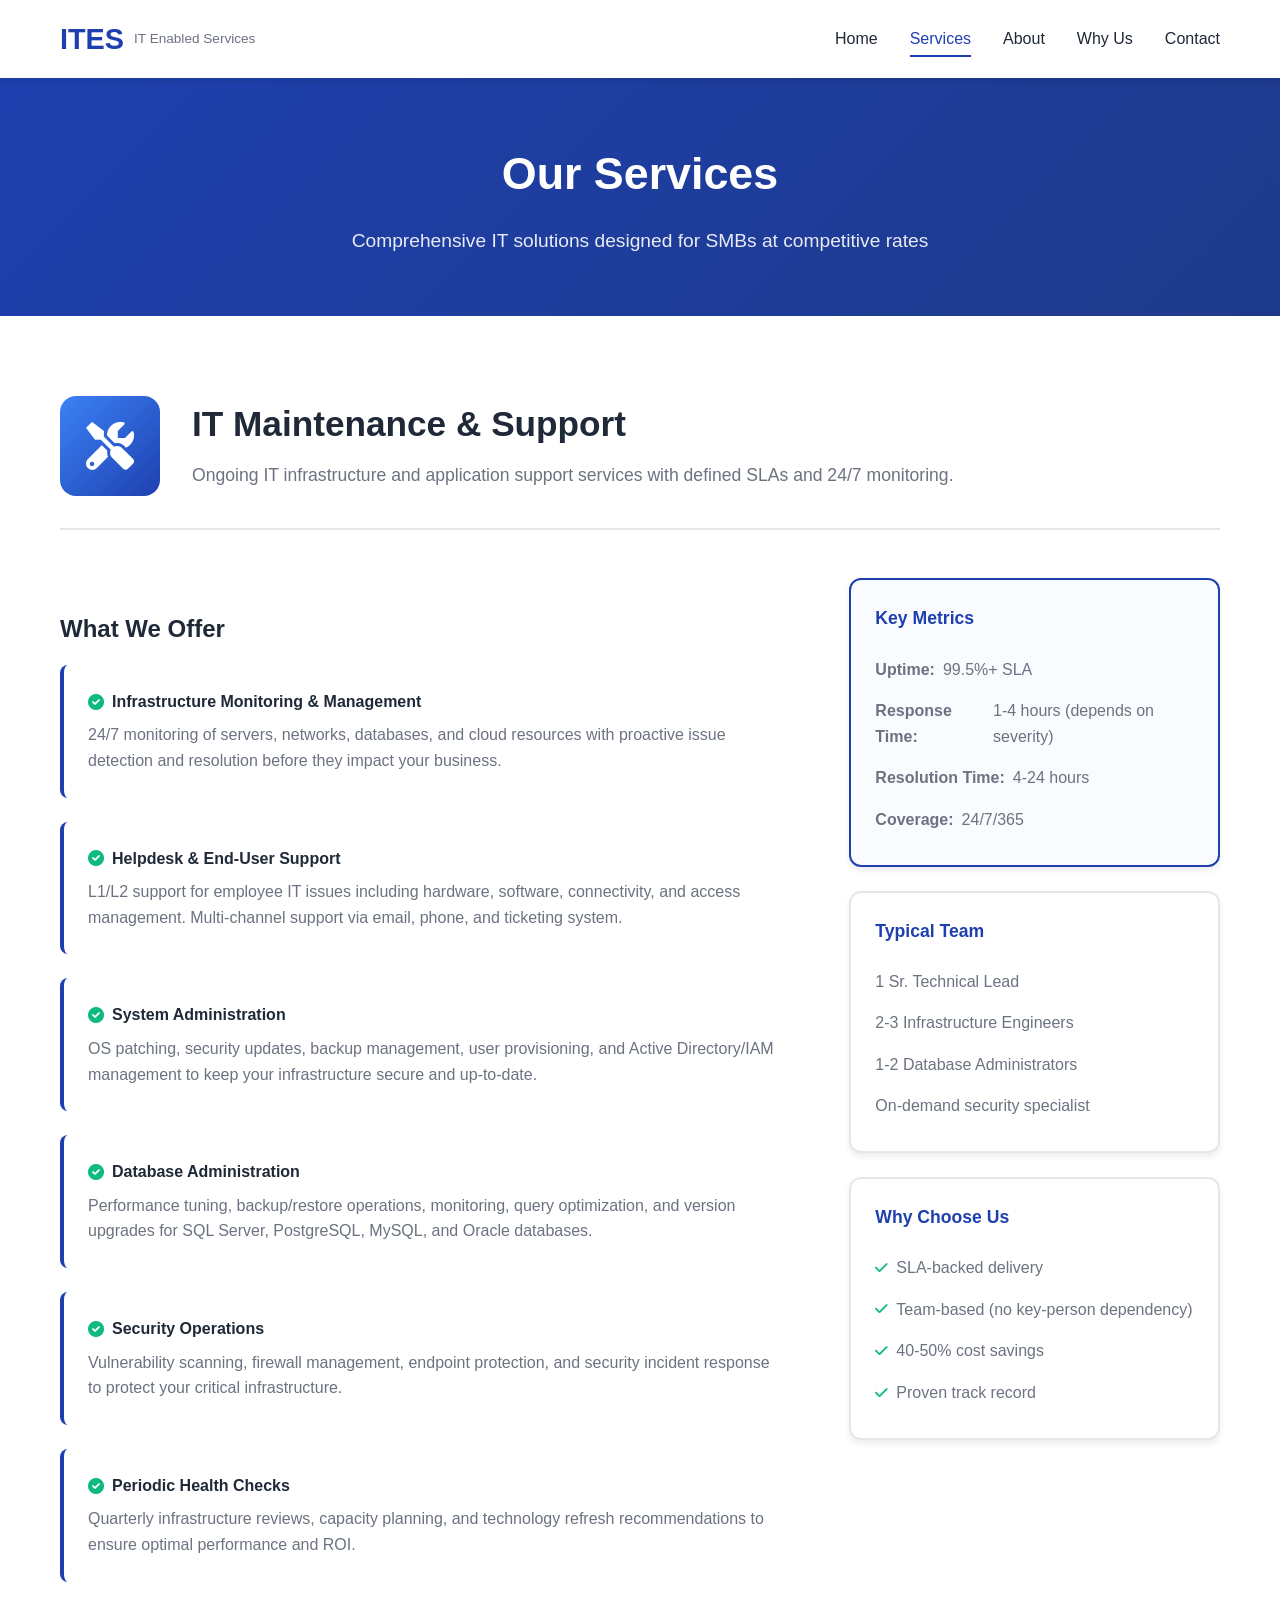
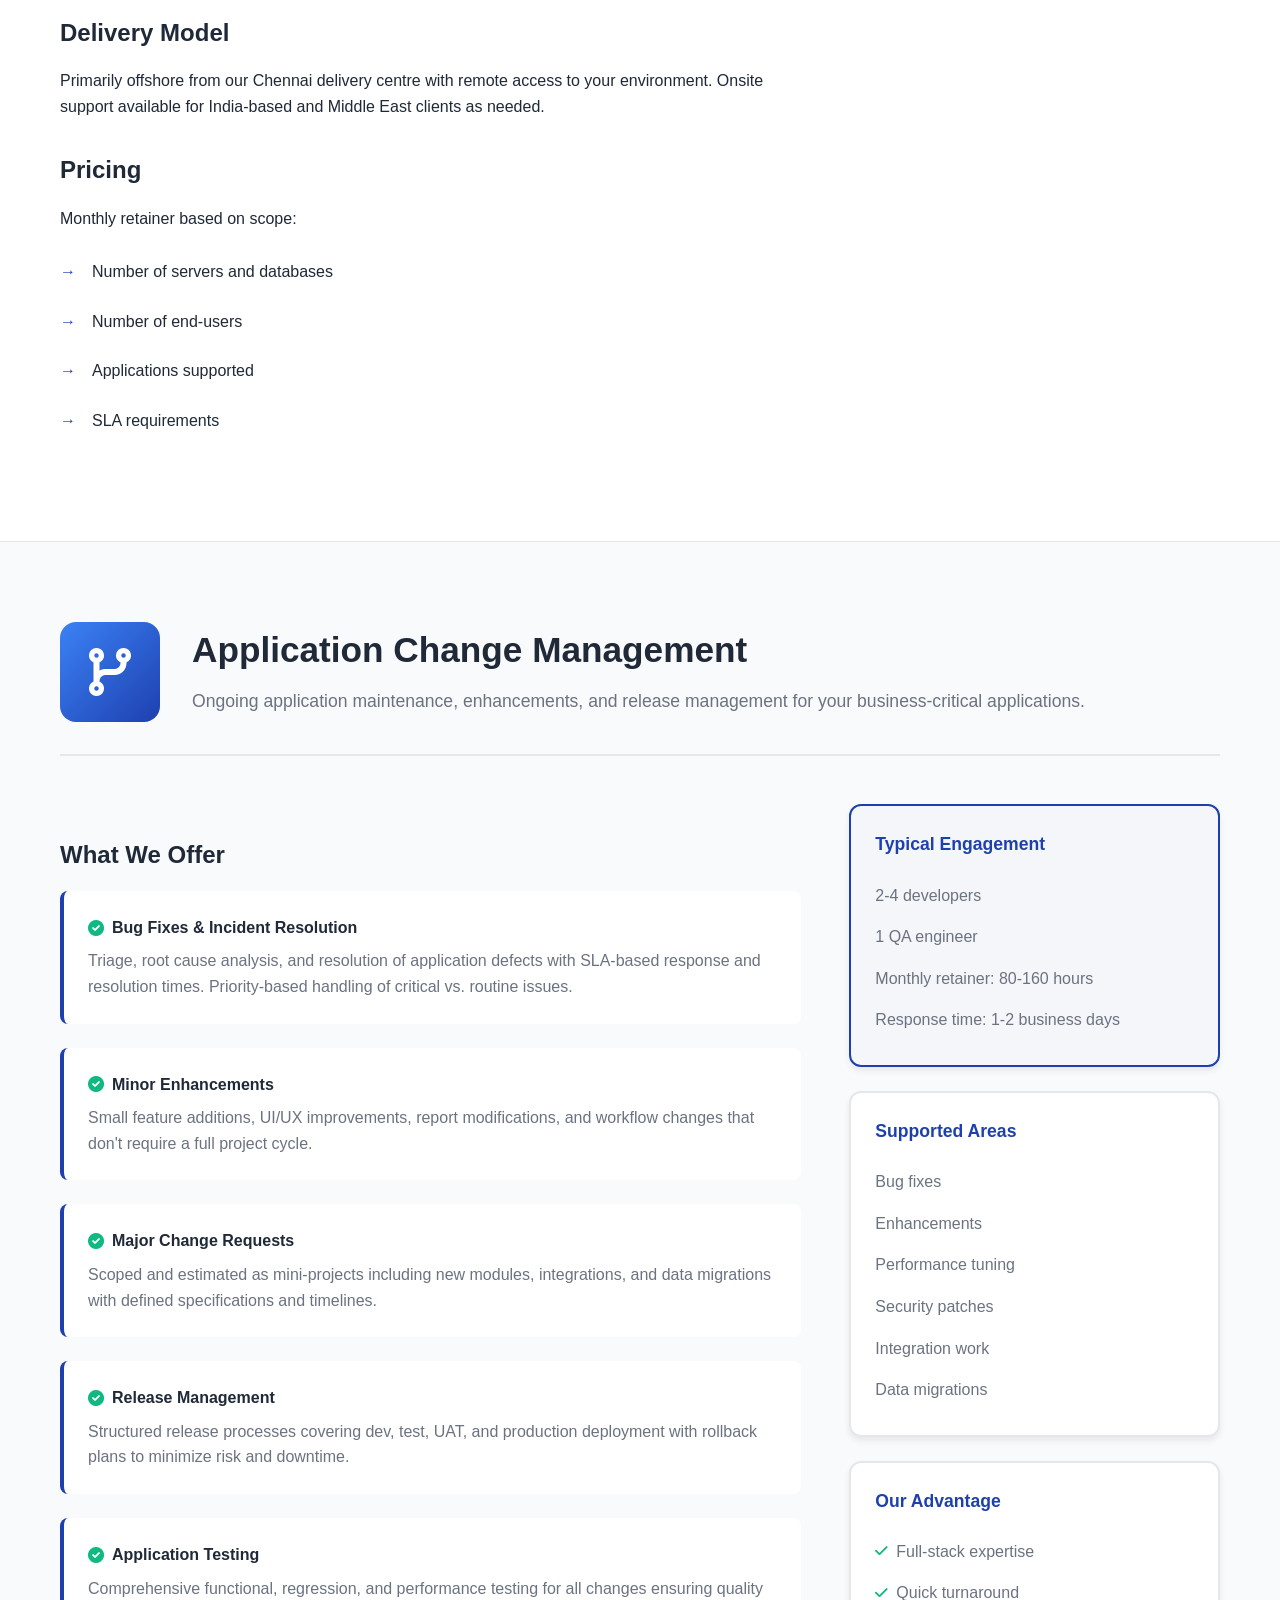
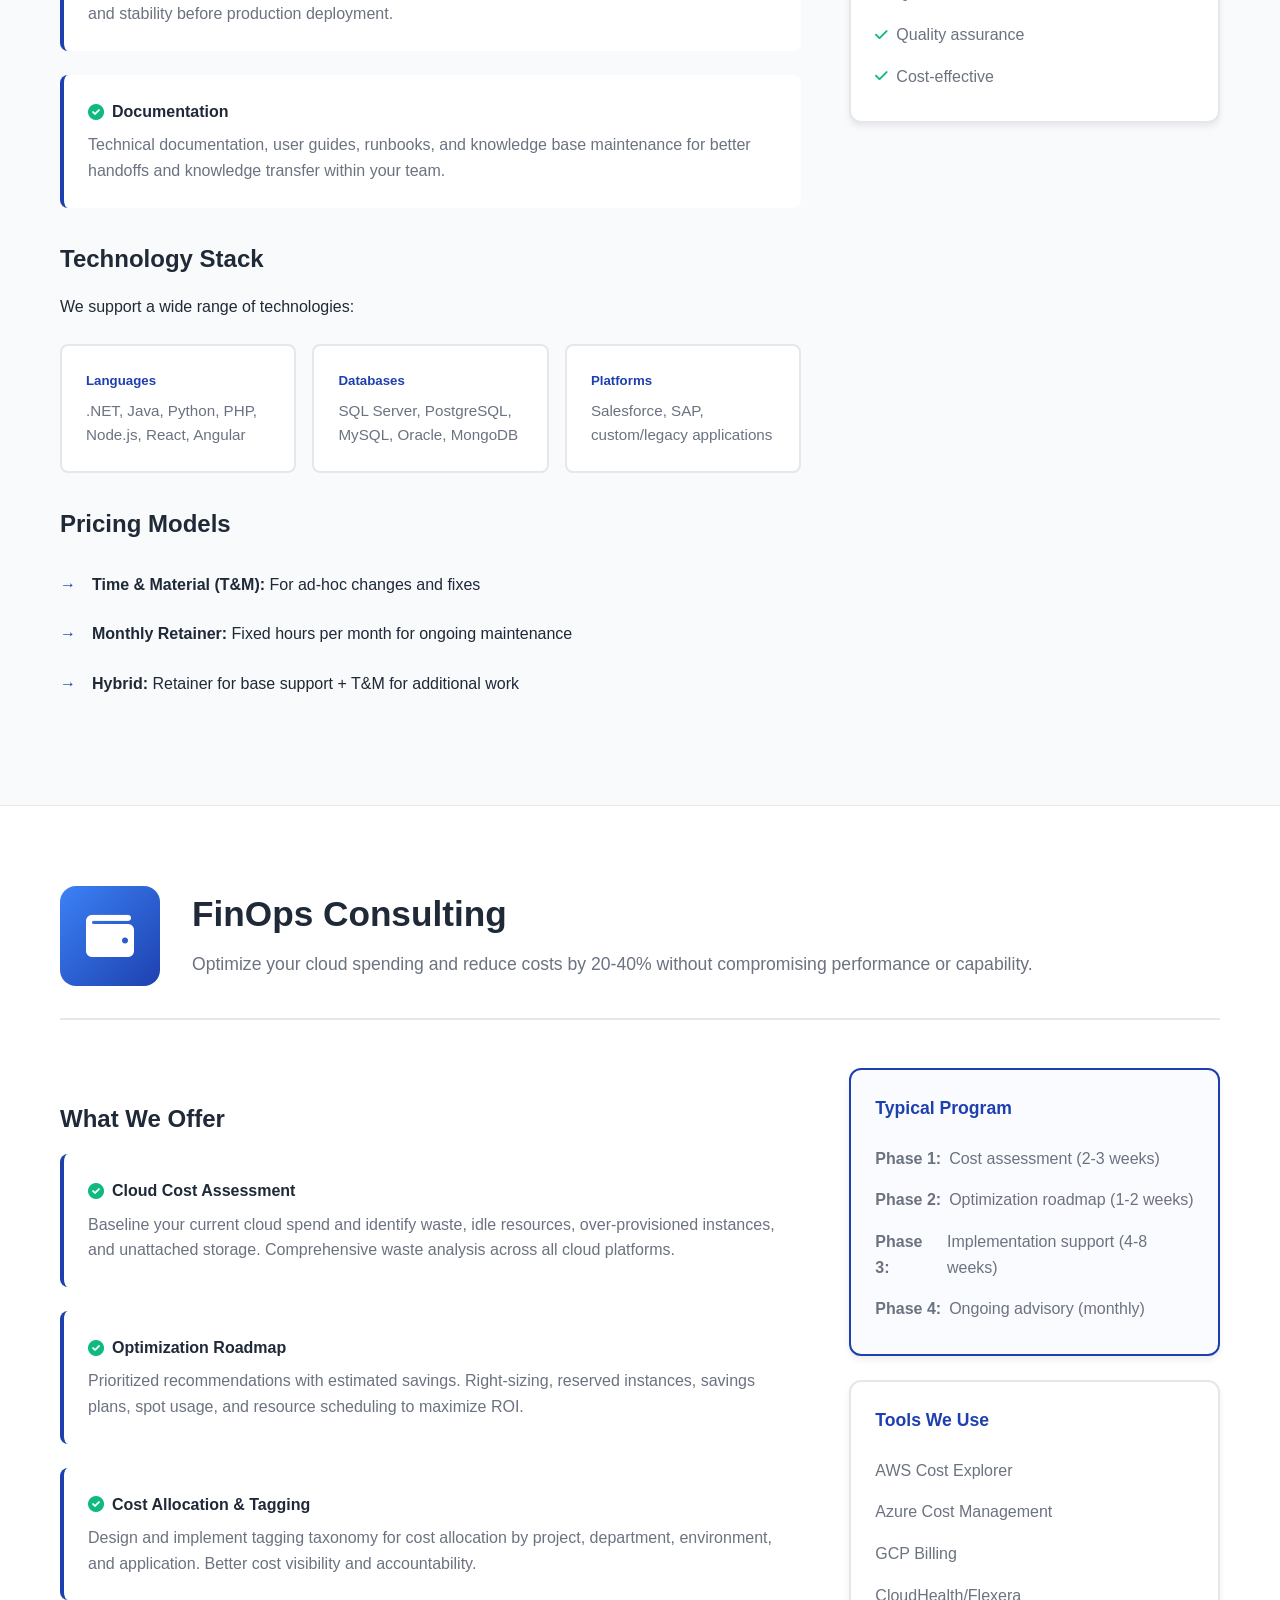
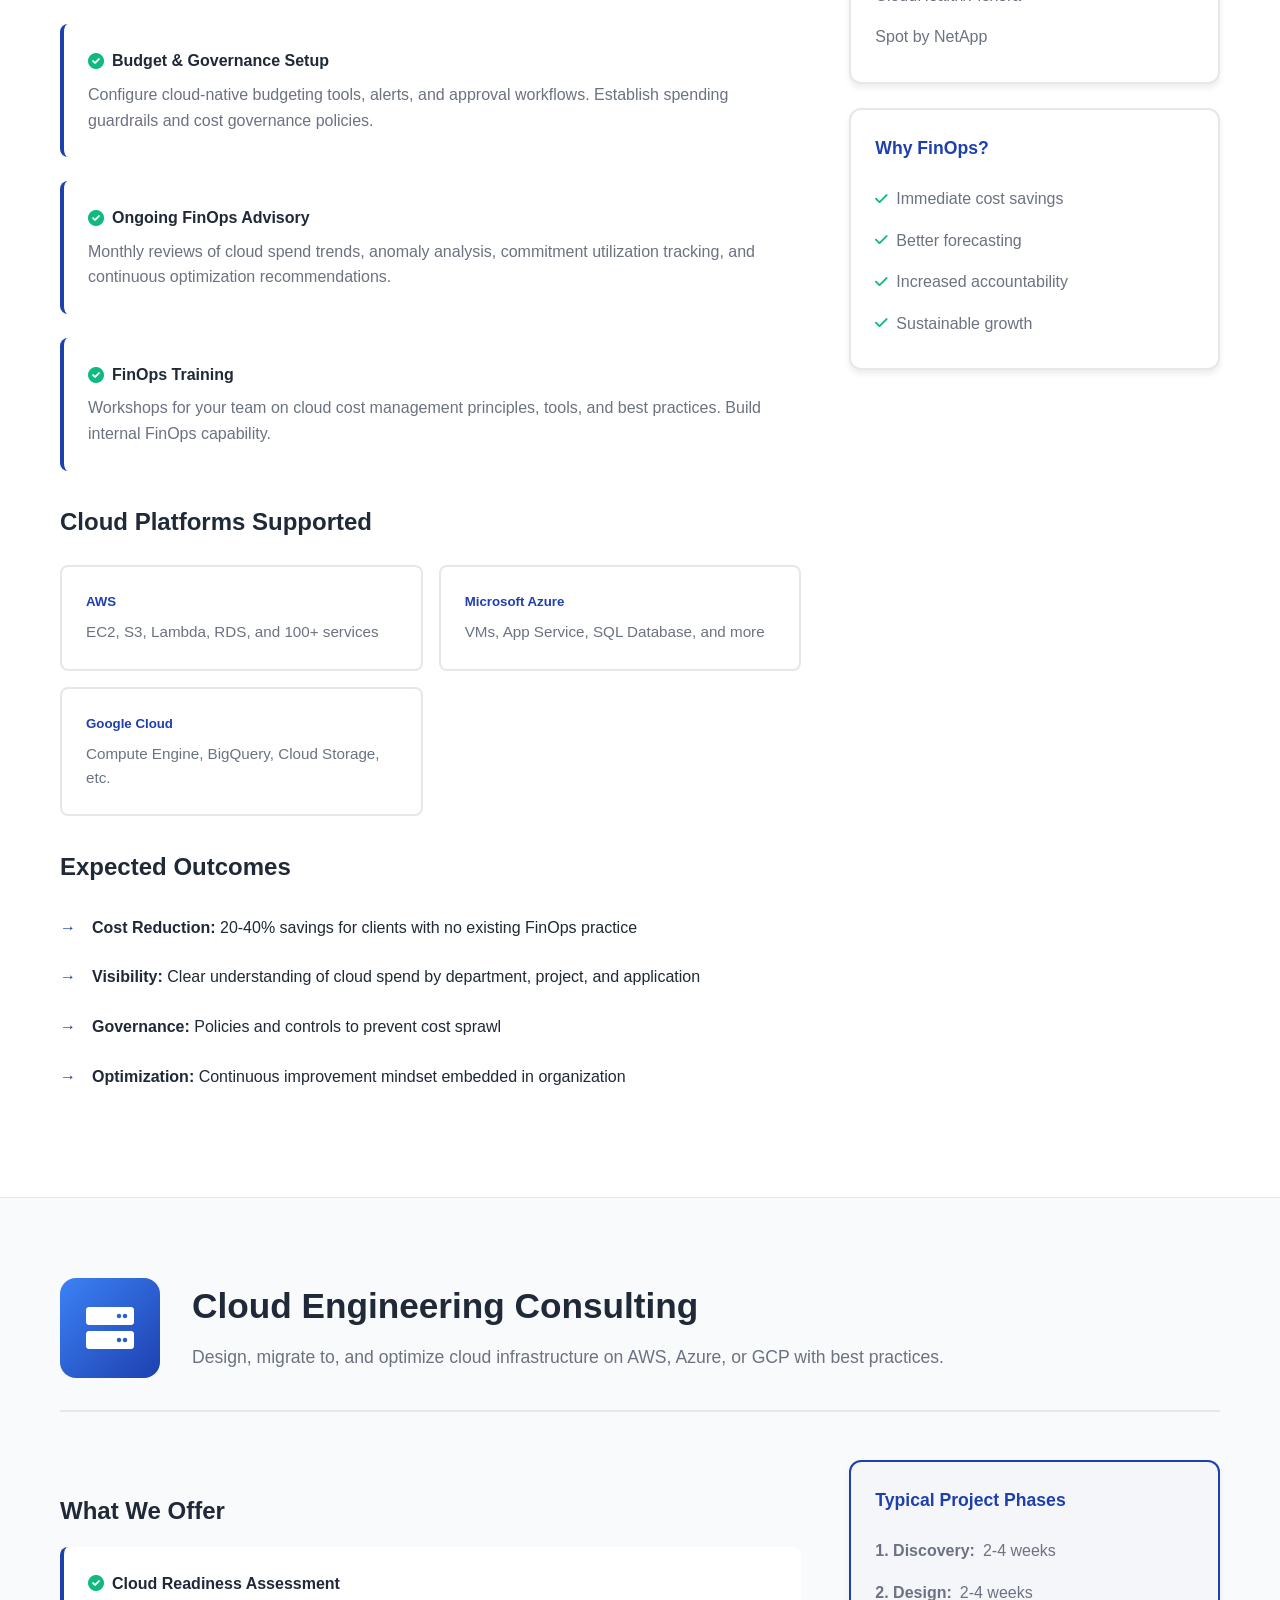
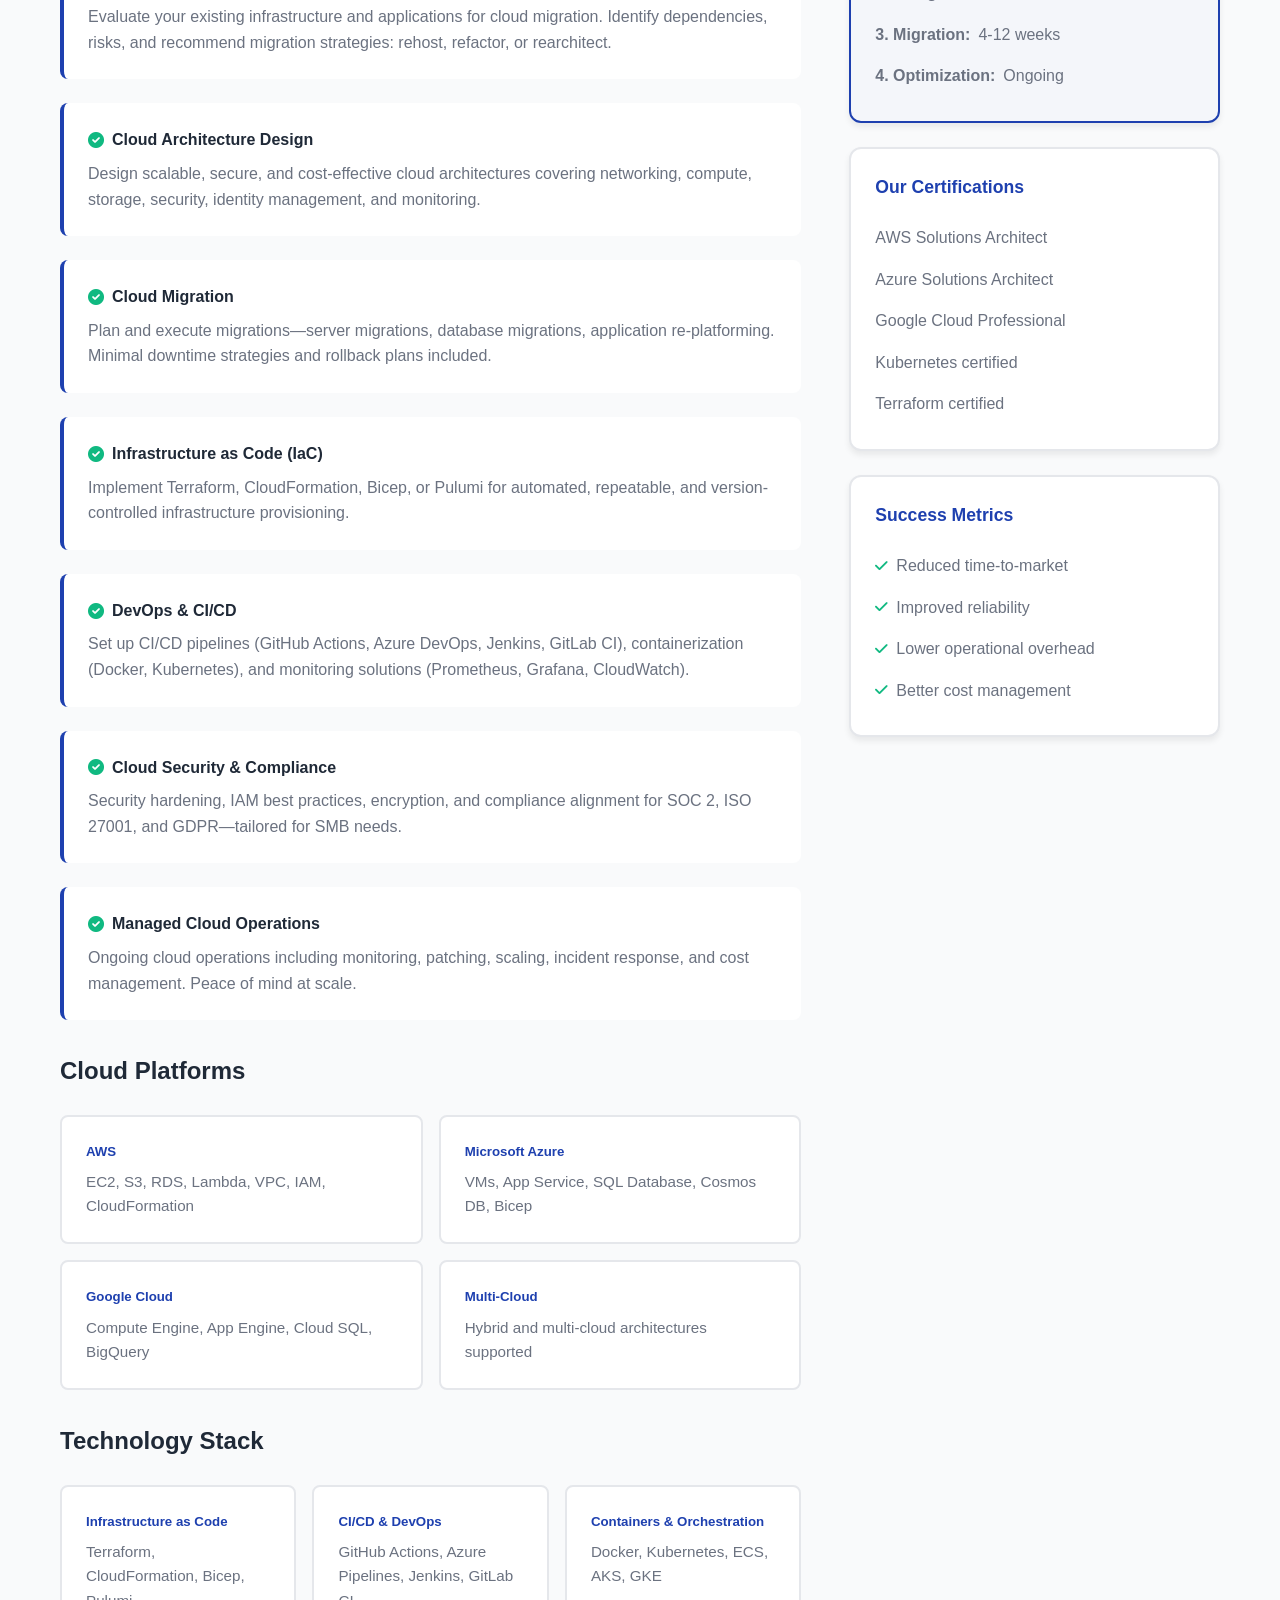
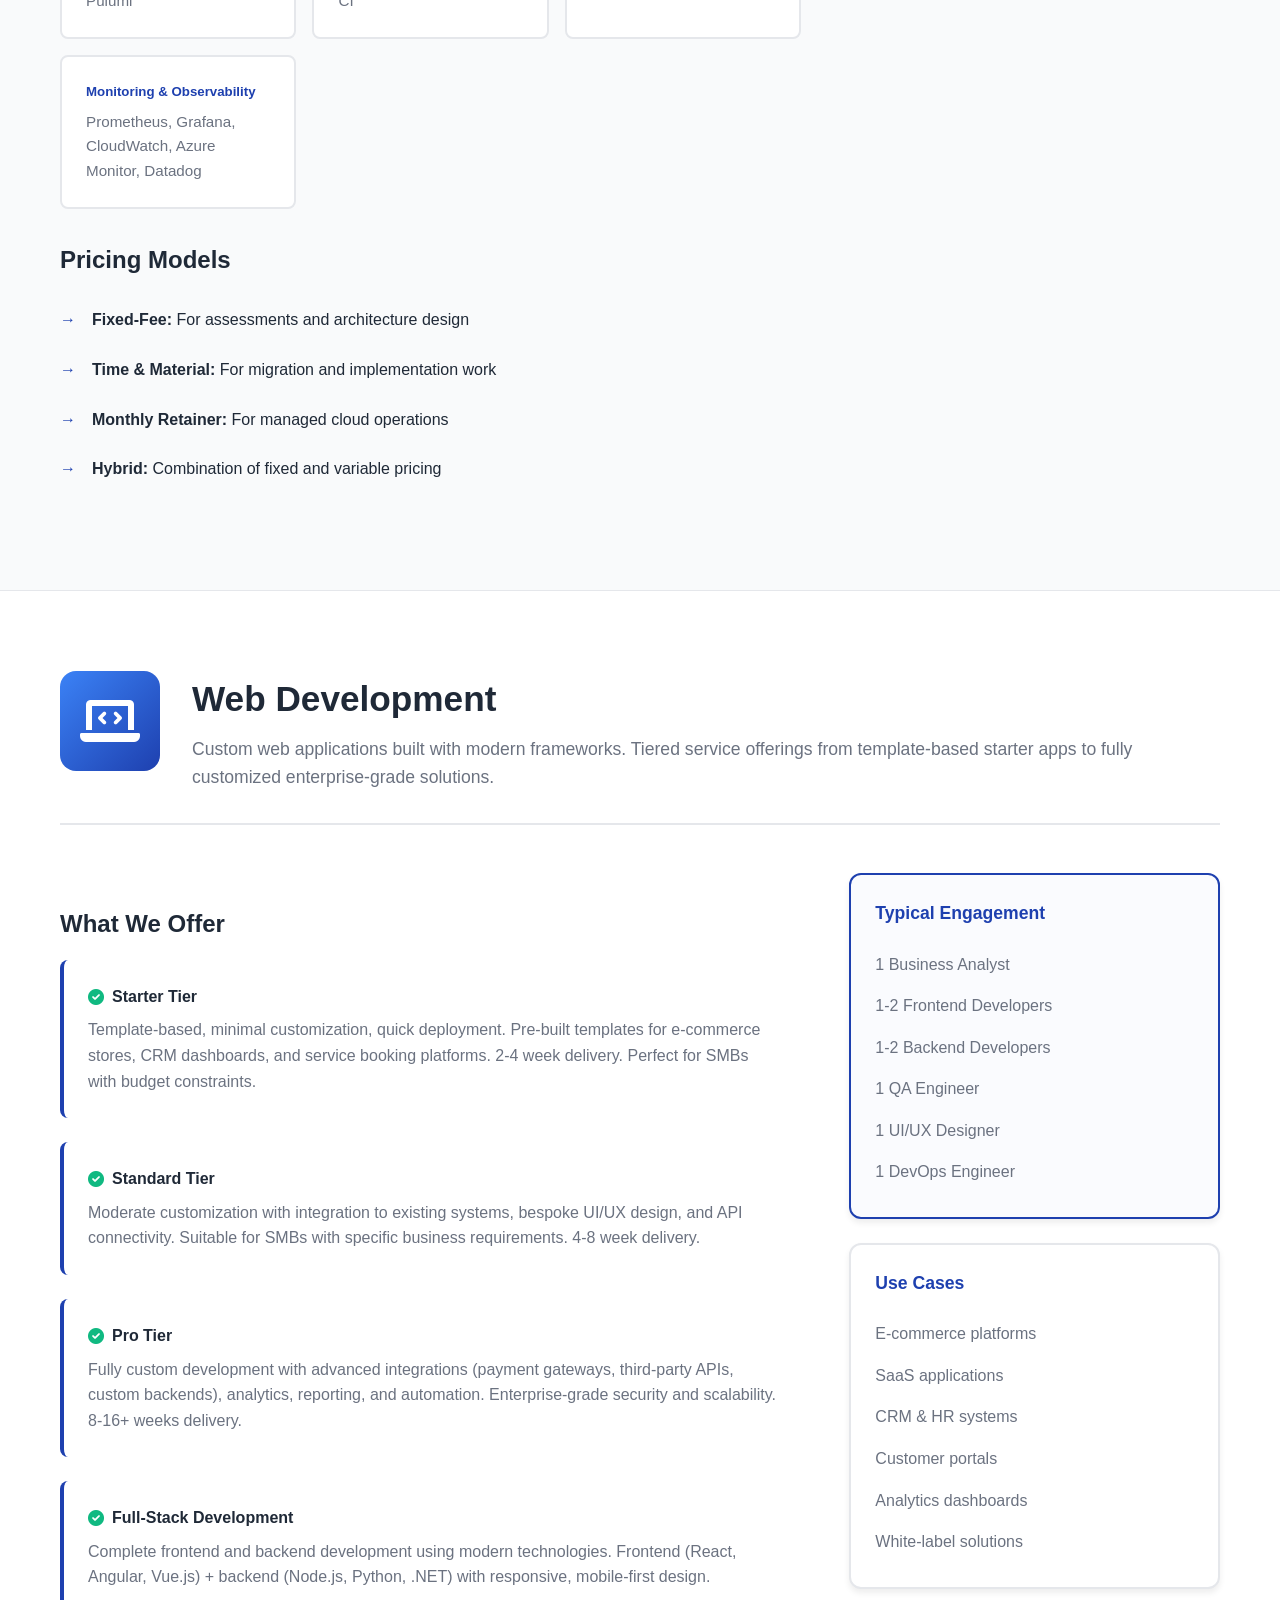
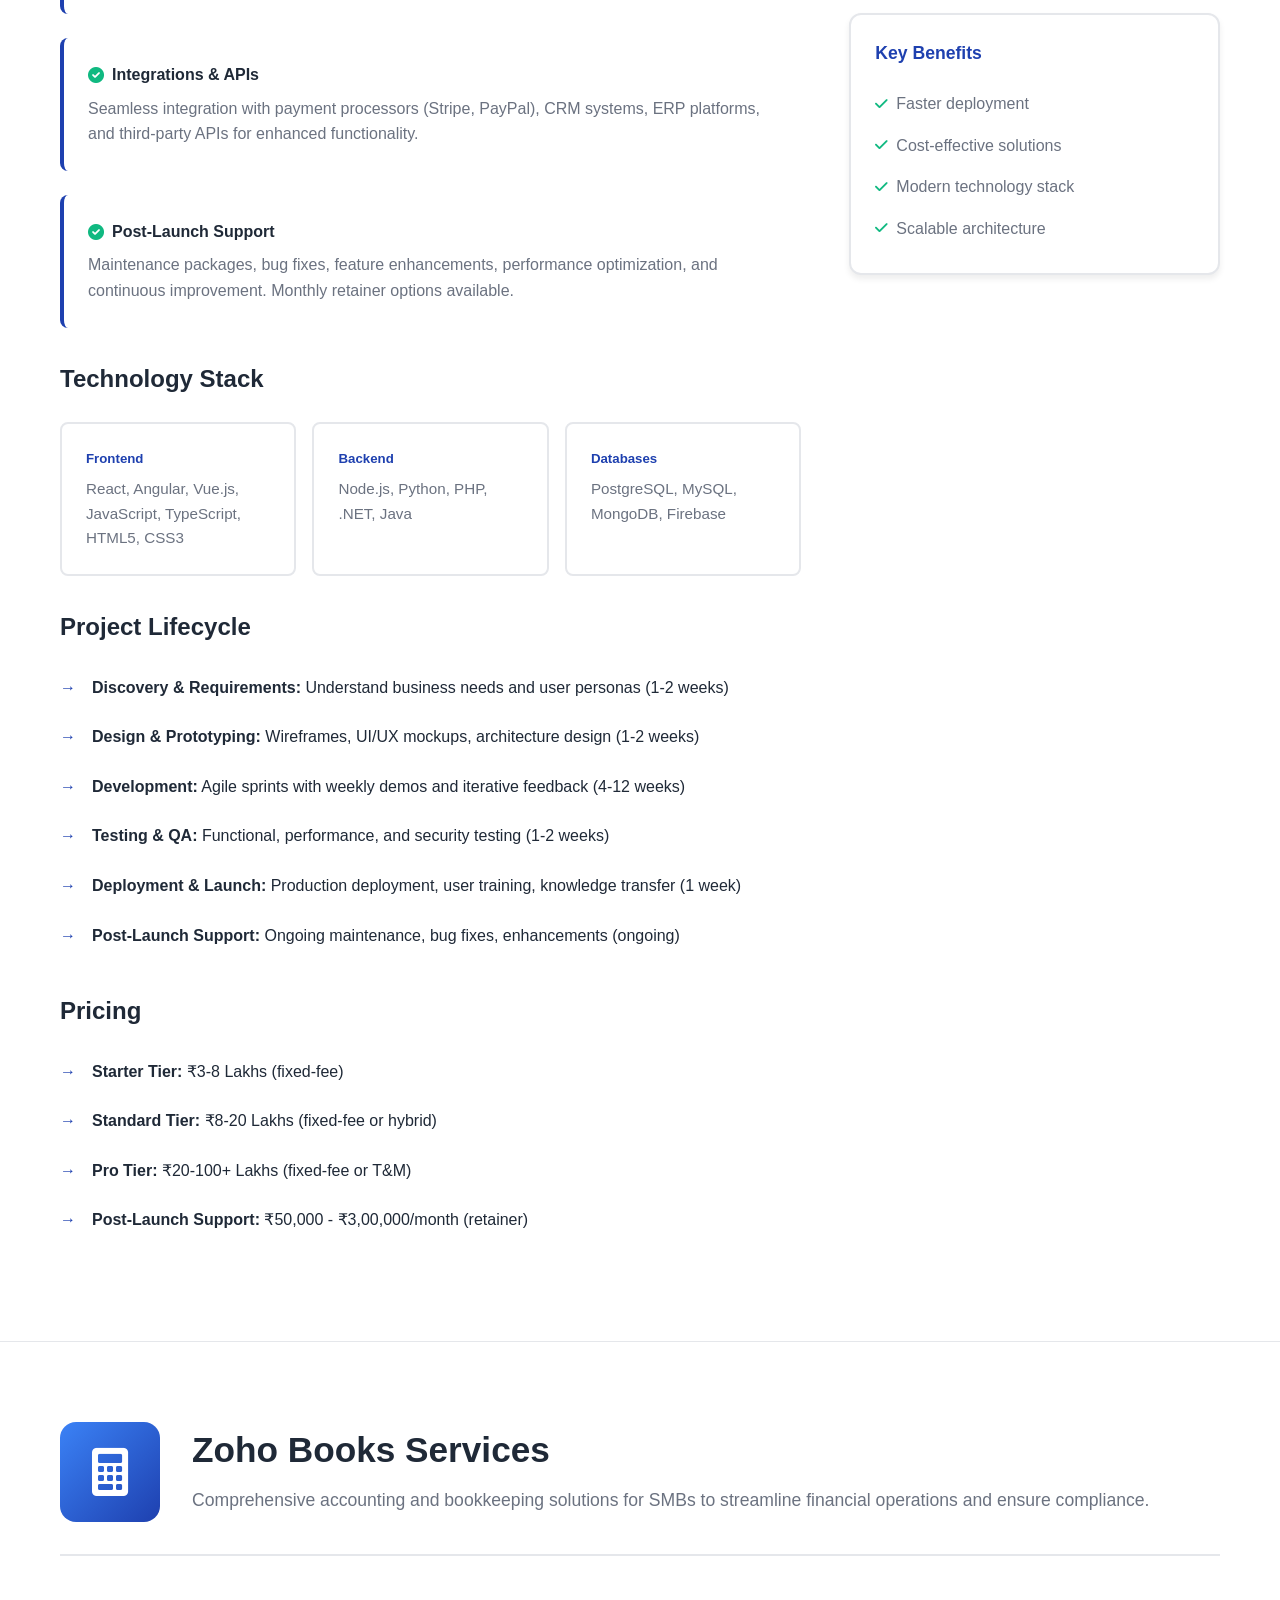
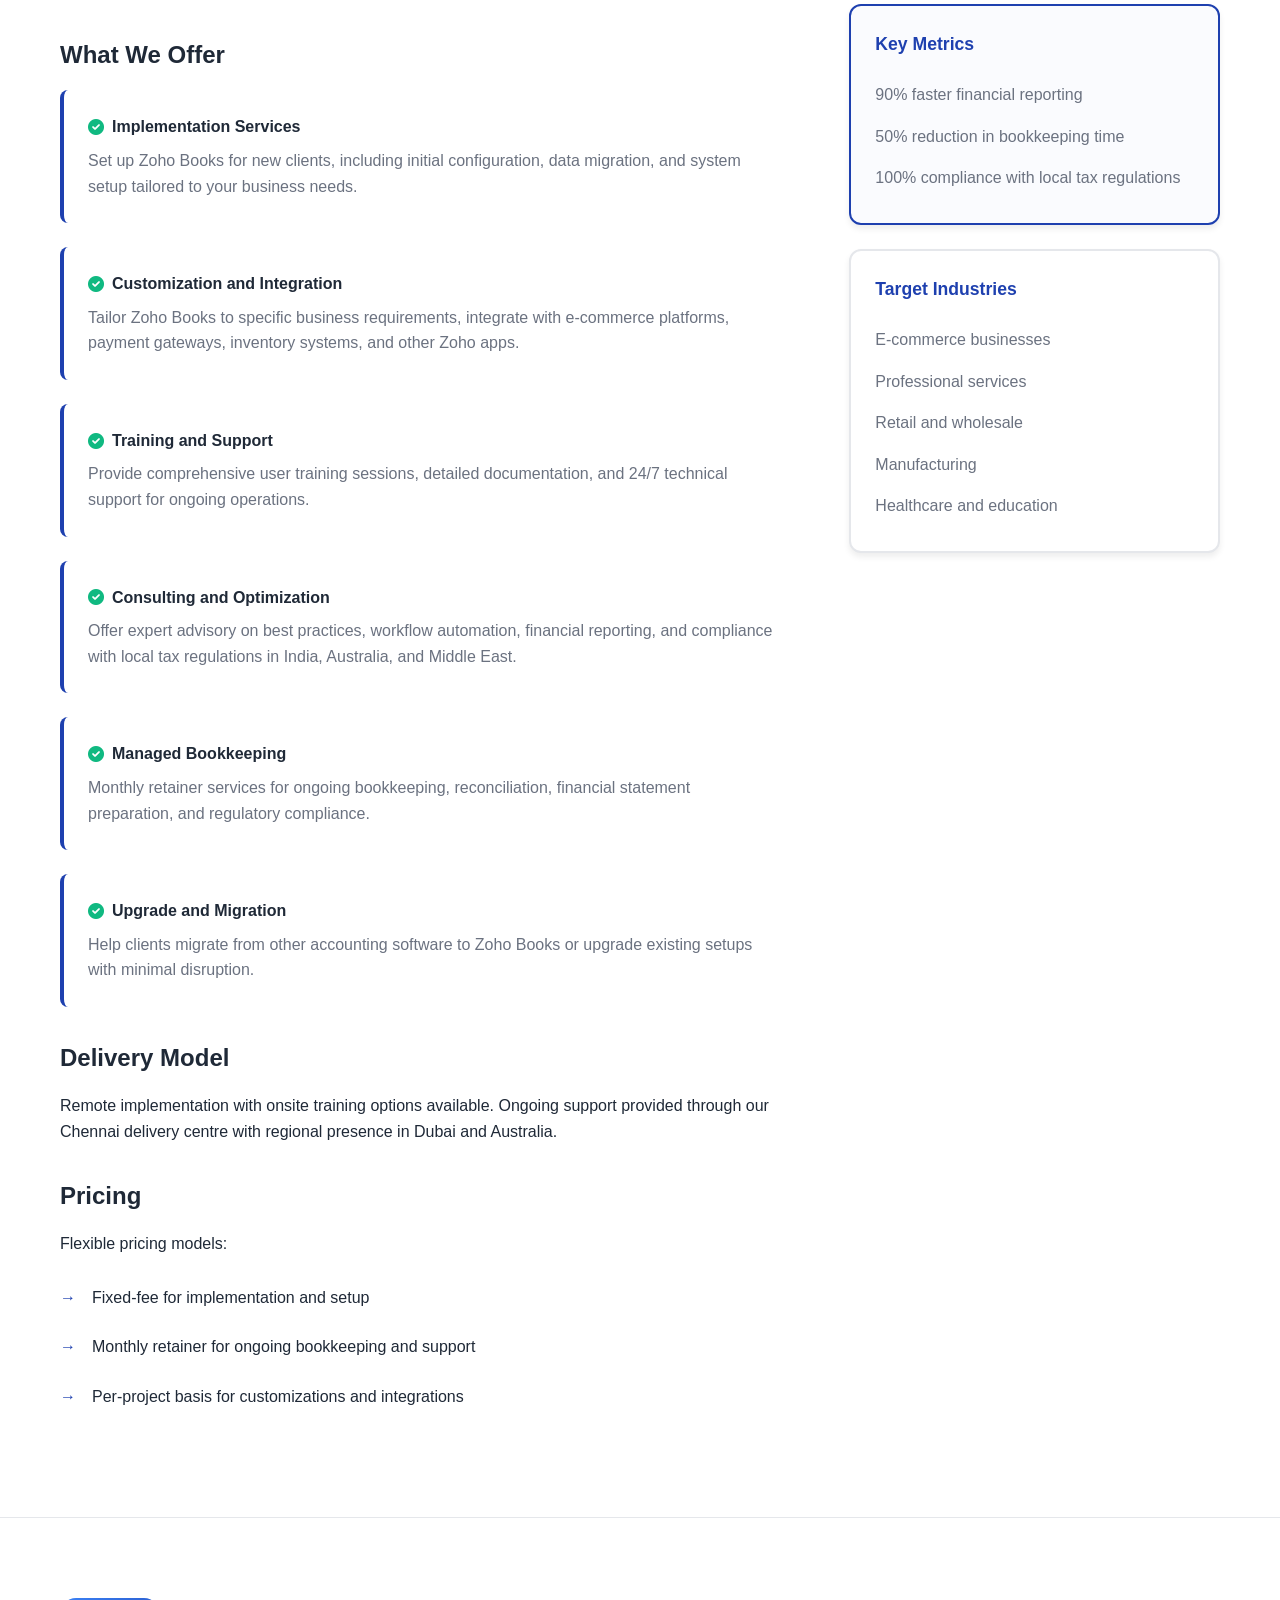
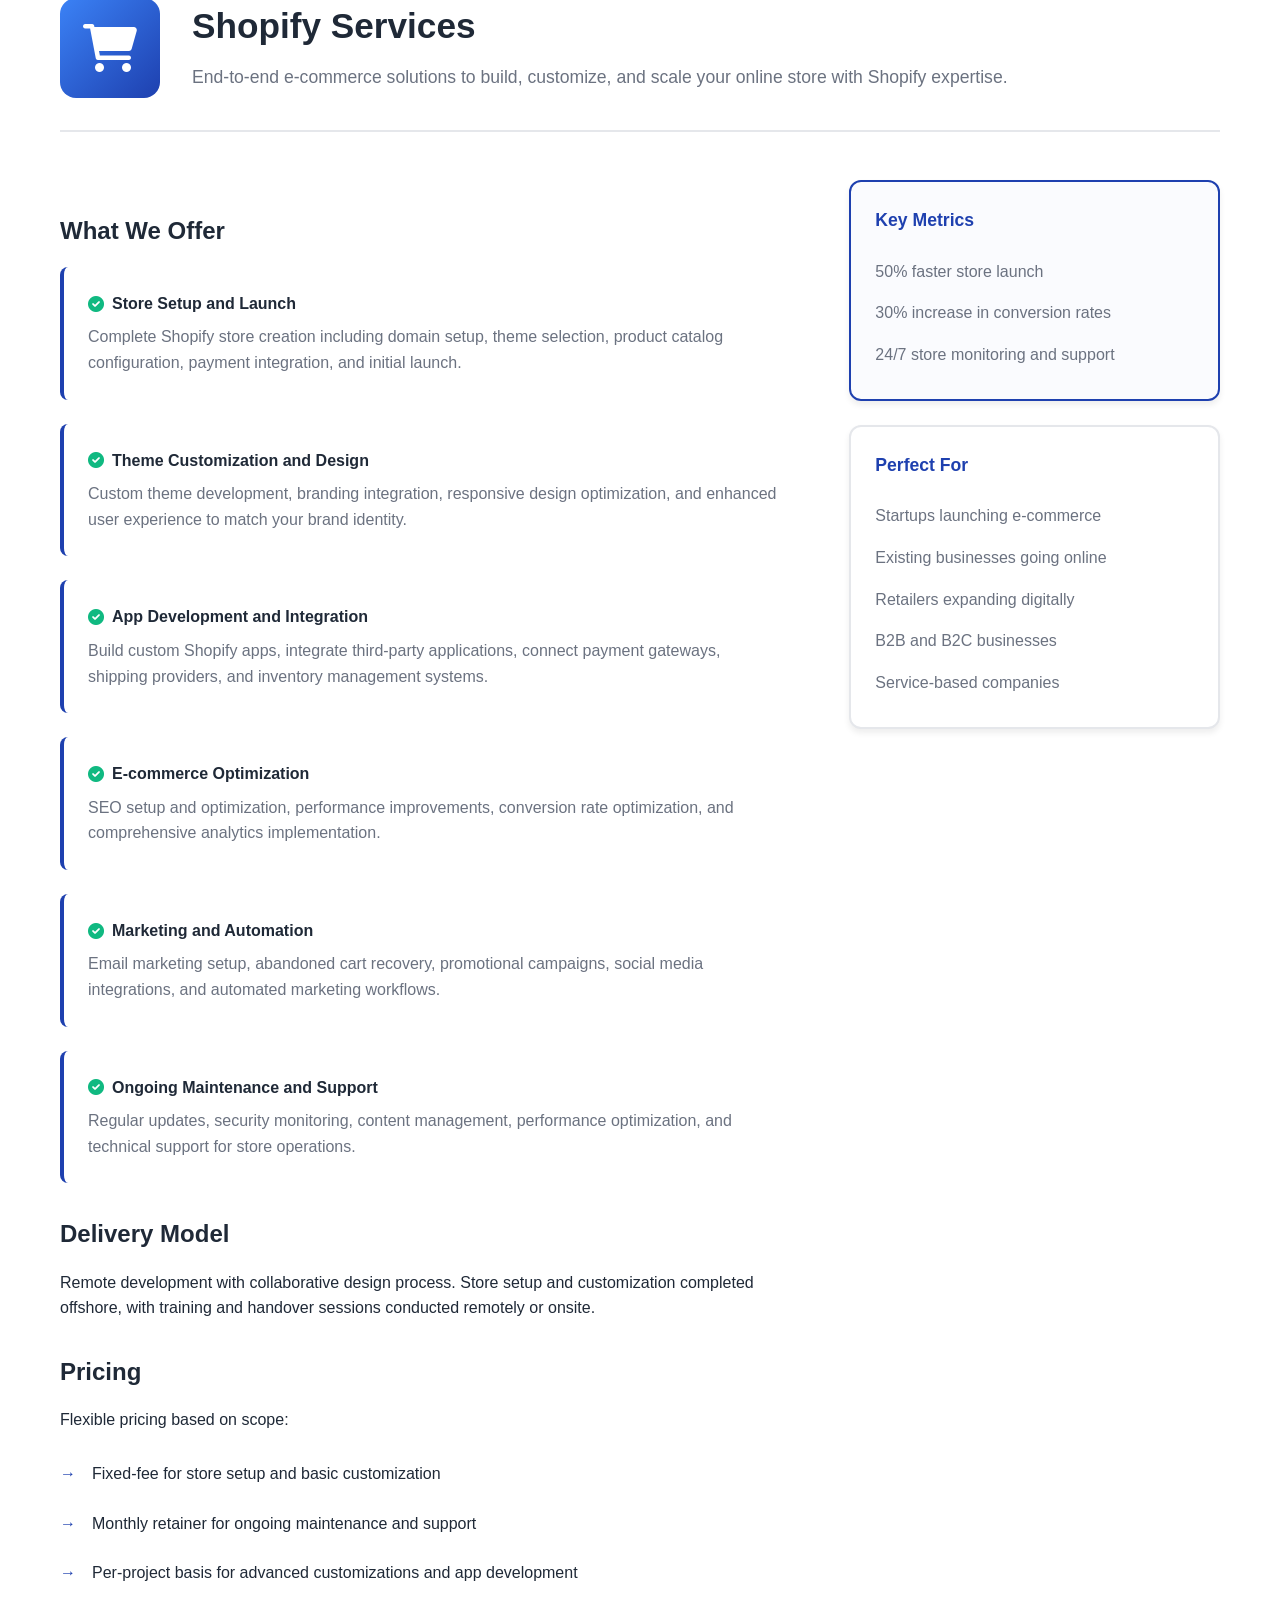
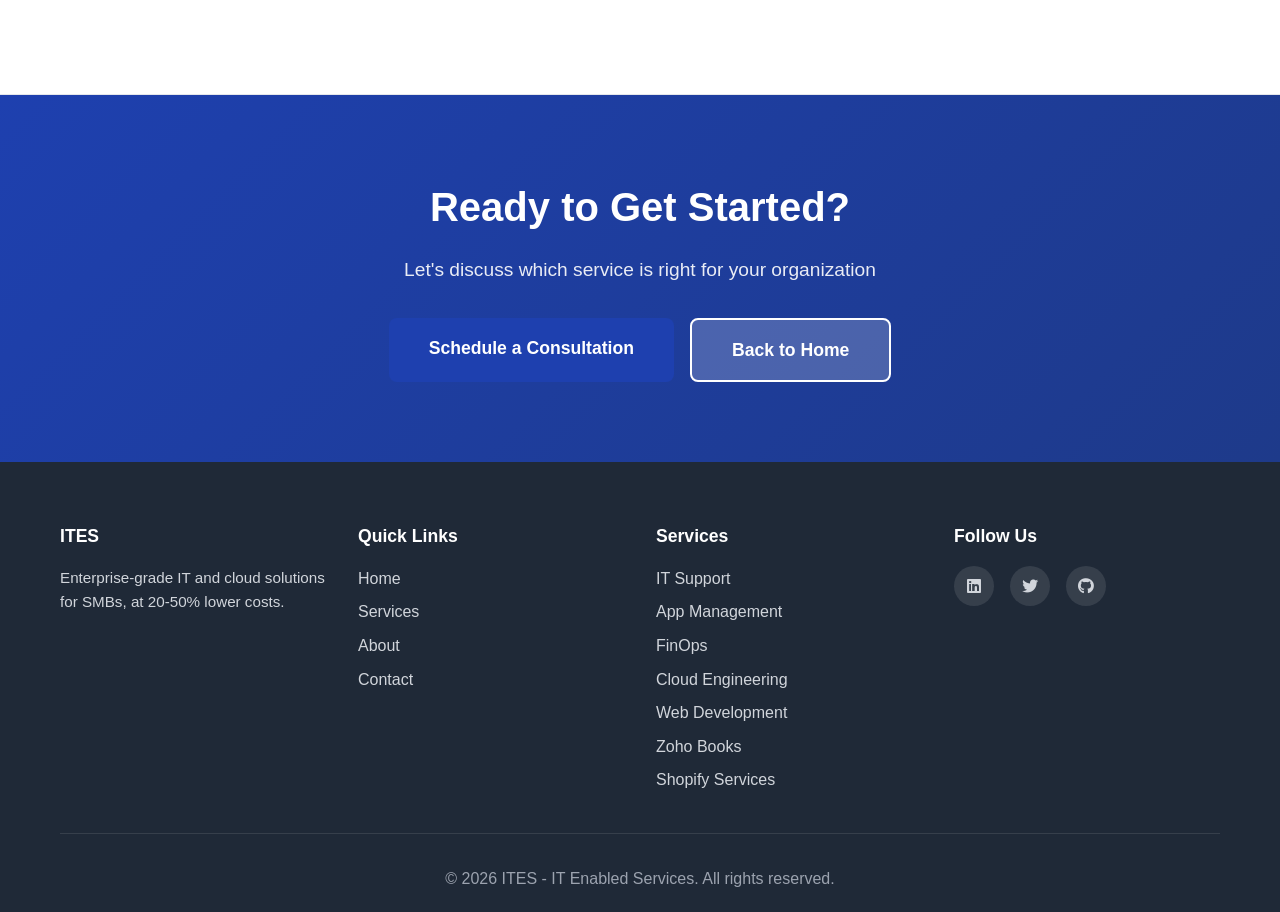
==== services.html @ 9cefe469 "Add files via upload" ====
<!DOCTYPE html>
<html lang="en">
<head>
    <meta charset="UTF-8">
    <meta name="viewport" content="width=device-width, initial-scale=1.0">
    <title>Services - ITES | IT Support, Cloud Engineering, FinOps, Zoho Books, Shopify</title>
    <link rel="stylesheet" href="styles.css">
    <link rel="stylesheet" href="https://cdnjs.cloudflare.com/ajax/libs/font-awesome/6.0.0/css/all.min.css">
</head>
<body>
    <!-- Navigation -->
    <nav class="navbar">
        <div class="container">
            <div class="logo">
                <h1>ITES</h1>
                <p>IT Enabled Services</p>
            </div>
            <ul class="nav-links">
                <li><a href="index.html#home">Home</a></li>
                <li><a href="#services" class="active">Services</a></li>
                <li><a href="index.html#about">About</a></li>
                <li><a href="index.html#why-us">Why Us</a></li>
                <li><a href="index.html#contact">Contact</a></li>
            </ul>
            <div class="hamburger">
                <span></span>
                <span></span>
                <span></span>
            </div>
        </div>
    </nav>

    <!-- Page Header -->
    <section class="page-header">
        <div class="container">
            <h1>Our Services</h1>
            <p>Comprehensive IT solutions designed for SMBs at competitive rates</p>
        </div>
    </section>

    <!-- IT Support & Maintenance -->
    <section id="it-support" class="service-detail">
        <div class="container">
            <div class="service-header">
                <div class="service-icon-large">
                    <i class="fas fa-tools"></i>
                </div>
                <div>
                    <h2>IT Maintenance & Support</h2>
                    <p class="service-description">Ongoing IT infrastructure and application support services with defined SLAs and 24/7 monitoring.</p>
                </div>
            </div>

            <div class="service-content">
                <div class="content-main">
                    <h3>What We Offer</h3>
                    <div class="service-offerings">
                        <div class="offering">
                            <h4><i class="fas fa-check-circle"></i> Infrastructure Monitoring & Management</h4>
                            <p>24/7 monitoring of servers, networks, databases, and cloud resources with proactive issue detection and resolution before they impact your business.</p>
                        </div>
                        <div class="offering">
                            <h4><i class="fas fa-check-circle"></i> Helpdesk & End-User Support</h4>
                            <p>L1/L2 support for employee IT issues including hardware, software, connectivity, and access management. Multi-channel support via email, phone, and ticketing system.</p>
                        </div>
                        <div class="offering">
                            <h4><i class="fas fa-check-circle"></i> System Administration</h4>
                            <p>OS patching, security updates, backup management, user provisioning, and Active Directory/IAM management to keep your infrastructure secure and up-to-date.</p>
                        </div>
                        <div class="offering">
                            <h4><i class="fas fa-check-circle"></i> Database Administration</h4>
                            <p>Performance tuning, backup/restore operations, monitoring, query optimization, and version upgrades for SQL Server, PostgreSQL, MySQL, and Oracle databases.</p>
                        </div>
                        <div class="offering">
                            <h4><i class="fas fa-check-circle"></i> Security Operations</h4>
                            <p>Vulnerability scanning, firewall management, endpoint protection, and security incident response to protect your critical infrastructure.</p>
                        </div>
                        <div class="offering">
                            <h4><i class="fas fa-check-circle"></i> Periodic Health Checks</h4>
                            <p>Quarterly infrastructure reviews, capacity planning, and technology refresh recommendations to ensure optimal performance and ROI.</p>
                        </div>
                    </div>

                    <h3>Delivery Model</h3>
                    <p>Primarily offshore from our Chennai delivery centre with remote access to your environment. Onsite support available for India-based and Middle East clients as needed.</p>

                    <h3>Pricing</h3>
                    <p>Monthly retainer based on scope:</p>
                    <ul class="pricing-list">
                        <li>Number of servers and databases</li>
                        <li>Number of end-users</li>
                        <li>Applications supported</li>
                        <li>SLA requirements</li>
                    </ul>
                </div>

                <div class="content-sidebar">
                    <div class="sidebar-box highlight">
                        <h4>Key Metrics</h4>
                        <ul>
                            <li><strong>Uptime:</strong> 99.5%+ SLA</li>
                            <li><strong>Response Time:</strong> 1-4 hours (depends on severity)</li>
                            <li><strong>Resolution Time:</strong> 4-24 hours</li>
                            <li><strong>Coverage:</strong> 24/7/365</li>
                        </ul>
                    </div>

                    <div class="sidebar-box">
                        <h4>Typical Team</h4>
                        <ul>
                            <li>1 Sr. Technical Lead</li>
                            <li>2-3 Infrastructure Engineers</li>
                            <li>1-2 Database Administrators</li>
                            <li>On-demand security specialist</li>
                        </ul>
                    </div>

                    <div class="sidebar-box">
                        <h4>Why Choose Us</h4>
                        <ul>
                            <li><i class="fas fa-check"></i> SLA-backed delivery</li>
                            <li><i class="fas fa-check"></i> Team-based (no key-person dependency)</li>
                            <li><i class="fas fa-check"></i> 40-50% cost savings</li>
                            <li><i class="fas fa-check"></i> Proven track record</li>
                        </ul>
                    </div>
                </div>
            </div>
        </div>
    </section>

    <!-- Application Change Management -->
    <section id="app-management" class="service-detail alternate">
        <div class="container">
            <div class="service-header">
                <div class="service-icon-large">
                    <i class="fas fa-code-branch"></i>
                </div>
                <div>
                    <h2>Application Change Management</h2>
                    <p class="service-description">Ongoing application maintenance, enhancements, and release management for your business-critical applications.</p>
                </div>
            </div>

            <div class="service-content">
                <div class="content-main">
                    <h3>What We Offer</h3>
                    <div class="service-offerings">
                        <div class="offering">
                            <h4><i class="fas fa-check-circle"></i> Bug Fixes & Incident Resolution</h4>
                            <p>Triage, root cause analysis, and resolution of application defects with SLA-based response and resolution times. Priority-based handling of critical vs. routine issues.</p>
                        </div>
                        <div class="offering">
                            <h4><i class="fas fa-check-circle"></i> Minor Enhancements</h4>
                            <p>Small feature additions, UI/UX improvements, report modifications, and workflow changes that don't require a full project cycle.</p>
                        </div>
                        <div class="offering">
                            <h4><i class="fas fa-check-circle"></i> Major Change Requests</h4>
                            <p>Scoped and estimated as mini-projects including new modules, integrations, and data migrations with defined specifications and timelines.</p>
                        </div>
                        <div class="offering">
                            <h4><i class="fas fa-check-circle"></i> Release Management</h4>
                            <p>Structured release processes covering dev, test, UAT, and production deployment with rollback plans to minimize risk and downtime.</p>
                        </div>
                        <div class="offering">
                            <h4><i class="fas fa-check-circle"></i> Application Testing</h4>
                            <p>Comprehensive functional, regression, and performance testing for all changes ensuring quality and stability before production deployment.</p>
                        </div>
                        <div class="offering">
                            <h4><i class="fas fa-check-circle"></i> Documentation</h4>
                            <p>Technical documentation, user guides, runbooks, and knowledge base maintenance for better handoffs and knowledge transfer within your team.</p>
                        </div>
                    </div>

                    <h3>Technology Stack</h3>
                    <p>We support a wide range of technologies:</p>
                    <div class="tech-stack">
                        <div class="tech-category">
                            <h5>Languages</h5>
                            <p>.NET, Java, Python, PHP, Node.js, React, Angular</p>
                        </div>
                        <div class="tech-category">
                            <h5>Databases</h5>
                            <p>SQL Server, PostgreSQL, MySQL, Oracle, MongoDB</p>
                        </div>
                        <div class="tech-category">
                            <h5>Platforms</h5>
                            <p>Salesforce, SAP, custom/legacy applications</p>
                        </div>
                    </div>

                    <h3>Pricing Models</h3>
                    <ul class="pricing-list">
                        <li><strong>Time & Material (T&M):</strong> For ad-hoc changes and fixes</li>
                        <li><strong>Monthly Retainer:</strong> Fixed hours per month for ongoing maintenance</li>
                        <li><strong>Hybrid:</strong> Retainer for base support + T&M for additional work</li>
                    </ul>
                </div>

                <div class="content-sidebar">
                    <div class="sidebar-box highlight">
                        <h4>Typical Engagement</h4>
                        <ul>
                            <li>2-4 developers</li>
                            <li>1 QA engineer</li>
                            <li>Monthly retainer: 80-160 hours</li>
                            <li>Response time: 1-2 business days</li>
                        </ul>
                    </div>

                    <div class="sidebar-box">
                        <h4>Supported Areas</h4>
                        <ul>
                            <li>Bug fixes</li>
                            <li>Enhancements</li>
                            <li>Performance tuning</li>
                            <li>Security patches</li>
                            <li>Integration work</li>
                            <li>Data migrations</li>
                        </ul>
                    </div>

                    <div class="sidebar-box">
                        <h4>Our Advantage</h4>
                        <ul>
                            <li><i class="fas fa-check"></i> Full-stack expertise</li>
                            <li><i class="fas fa-check"></i> Quick turnaround</li>
                            <li><i class="fas fa-check"></i> Quality assurance</li>
                            <li><i class="fas fa-check"></i> Cost-effective</li>
                        </ul>
                    </div>
                </div>
            </div>
        </div>
    </section>

    <!-- FinOps Consulting -->
    <section id="finops" class="service-detail">
        <div class="container">
            <div class="service-header">
                <div class="service-icon-large">
                    <i class="fas fa-wallet"></i>
                </div>
                <div>
                    <h2>FinOps Consulting</h2>
                    <p class="service-description">Optimize your cloud spending and reduce costs by 20-40% without compromising performance or capability.</p>
                </div>
            </div>

            <div class="service-content">
                <div class="content-main">
                    <h3>What We Offer</h3>
                    <div class="service-offerings">
                        <div class="offering">
                            <h4><i class="fas fa-check-circle"></i> Cloud Cost Assessment</h4>
                            <p>Baseline your current cloud spend and identify waste, idle resources, over-provisioned instances, and unattached storage. Comprehensive waste analysis across all cloud platforms.</p>
                        </div>
                        <div class="offering">
                            <h4><i class="fas fa-check-circle"></i> Optimization Roadmap</h4>
                            <p>Prioritized recommendations with estimated savings. Right-sizing, reserved instances, savings plans, spot usage, and resource scheduling to maximize ROI.</p>
                        </div>
                        <div class="offering">
                            <h4><i class="fas fa-check-circle"></i> Cost Allocation & Tagging</h4>
                            <p>Design and implement tagging taxonomy for cost allocation by project, department, environment, and application. Better cost visibility and accountability.</p>
                        </div>
                        <div class="offering">
                            <h4><i class="fas fa-check-circle"></i> Budget & Governance Setup</h4>
                            <p>Configure cloud-native budgeting tools, alerts, and approval workflows. Establish spending guardrails and cost governance policies.</p>
                        </div>
                        <div class="offering">
                            <h4><i class="fas fa-check-circle"></i> Ongoing FinOps Advisory</h4>
                            <p>Monthly reviews of cloud spend trends, anomaly analysis, commitment utilization tracking, and continuous optimization recommendations.</p>
                        </div>
                        <div class="offering">
                            <h4><i class="fas fa-check-circle"></i> FinOps Training</h4>
                            <p>Workshops for your team on cloud cost management principles, tools, and best practices. Build internal FinOps capability.</p>
                        </div>
                    </div>

                    <h3>Cloud Platforms Supported</h3>
                    <div class="platforms-grid">
                        <div class="platform">
                            <h5>AWS</h5>
                            <p>EC2, S3, Lambda, RDS, and 100+ services</p>
                        </div>
                        <div class="platform">
                            <h5>Microsoft Azure</h5>
                            <p>VMs, App Service, SQL Database, and more</p>
                        </div>
                        <div class="platform">
                            <h5>Google Cloud</h5>
                            <p>Compute Engine, BigQuery, Cloud Storage, etc.</p>
                        </div>
                    </div>

                    <h3>Expected Outcomes</h3>
                    <ul class="pricing-list">
                        <li><strong>Cost Reduction:</strong> 20-40% savings for clients with no existing FinOps practice</li>
                        <li><strong>Visibility:</strong> Clear understanding of cloud spend by department, project, and application</li>
                        <li><strong>Governance:</strong> Policies and controls to prevent cost sprawl</li>
                        <li><strong>Optimization:</strong> Continuous improvement mindset embedded in organization</li>
                    </ul>
                </div>

                <div class="content-sidebar">
                    <div class="sidebar-box highlight">
                        <h4>Typical Program</h4>
                        <ul>
                            <li><strong>Phase 1:</strong> Cost assessment (2-3 weeks)</li>
                            <li><strong>Phase 2:</strong> Optimization roadmap (1-2 weeks)</li>
                            <li><strong>Phase 3:</strong> Implementation support (4-8 weeks)</li>
                            <li><strong>Phase 4:</strong> Ongoing advisory (monthly)</li>
                        </ul>
                    </div>

                    <div class="sidebar-box">
                        <h4>Tools We Use</h4>
                        <ul>
                            <li>AWS Cost Explorer</li>
                            <li>Azure Cost Management</li>
                            <li>GCP Billing</li>
                            <li>CloudHealth/Flexera</li>
                            <li>Spot by NetApp</li>
                        </ul>
                    </div>

                    <div class="sidebar-box">
                        <h4>Why FinOps?</h4>
                        <ul>
                            <li><i class="fas fa-check"></i> Immediate cost savings</li>
                            <li><i class="fas fa-check"></i> Better forecasting</li>
                            <li><i class="fas fa-check"></i> Increased accountability</li>
                            <li><i class="fas fa-check"></i> Sustainable growth</li>
                        </ul>
                    </div>
                </div>
            </div>
        </div>
    </section>

    <!-- Cloud Engineering Consulting -->
    <section id="cloud-engineering" class="service-detail alternate">
        <div class="container">
            <div class="service-header">
                <div class="service-icon-large">
                    <i class="fas fa-server"></i>
                </div>
                <div>
                    <h2>Cloud Engineering Consulting</h2>
                    <p class="service-description">Design, migrate to, and optimize cloud infrastructure on AWS, Azure, or GCP with best practices.</p>
                </div>
            </div>

            <div class="service-content">
                <div class="content-main">
                    <h3>What We Offer</h3>
                    <div class="service-offerings">
                        <div class="offering">
                            <h4><i class="fas fa-check-circle"></i> Cloud Readiness Assessment</h4>
                            <p>Evaluate your existing infrastructure and applications for cloud migration. Identify dependencies, risks, and recommend migration strategies: rehost, refactor, or rearchitect.</p>
                        </div>
                        <div class="offering">
                            <h4><i class="fas fa-check-circle"></i> Cloud Architecture Design</h4>
                            <p>Design scalable, secure, and cost-effective cloud architectures covering networking, compute, storage, security, identity management, and monitoring.</p>
                        </div>
                        <div class="offering">
                            <h4><i class="fas fa-check-circle"></i> Cloud Migration</h4>
                            <p>Plan and execute migrations—server migrations, database migrations, application re-platforming. Minimal downtime strategies and rollback plans included.</p>
                        </div>
                        <div class="offering">
                            <h4><i class="fas fa-check-circle"></i> Infrastructure as Code (IaC)</h4>
                            <p>Implement Terraform, CloudFormation, Bicep, or Pulumi for automated, repeatable, and version-controlled infrastructure provisioning.</p>
                        </div>
                        <div class="offering">
                            <h4><i class="fas fa-check-circle"></i> DevOps & CI/CD</h4>
                            <p>Set up CI/CD pipelines (GitHub Actions, Azure DevOps, Jenkins, GitLab CI), containerization (Docker, Kubernetes), and monitoring solutions (Prometheus, Grafana, CloudWatch).</p>
                        </div>
                        <div class="offering">
                            <h4><i class="fas fa-check-circle"></i> Cloud Security & Compliance</h4>
                            <p>Security hardening, IAM best practices, encryption, and compliance alignment for SOC 2, ISO 27001, and GDPR—tailored for SMB needs.</p>
                        </div>
                        <div class="offering">
                            <h4><i class="fas fa-check-circle"></i> Managed Cloud Operations</h4>
                            <p>Ongoing cloud operations including monitoring, patching, scaling, incident response, and cost management. Peace of mind at scale.</p>
                        </div>
                    </div>

                    <h3>Cloud Platforms</h3>
                    <div class="platforms-grid">
                        <div class="platform">
                            <h5>AWS</h5>
                            <p>EC2, S3, RDS, Lambda, VPC, IAM, CloudFormation</p>
                        </div>
                        <div class="platform">
                            <h5>Microsoft Azure</h5>
                            <p>VMs, App Service, SQL Database, Cosmos DB, Bicep</p>
                        </div>
                        <div class="platform">
                            <h5>Google Cloud</h5>
                            <p>Compute Engine, App Engine, Cloud SQL, BigQuery</p>
                        </div>
                        <div class="platform">
                            <h5>Multi-Cloud</h5>
                            <p>Hybrid and multi-cloud architectures supported</p>
                        </div>
                    </div>

                    <h3>Technology Stack</h3>
                    <div class="tech-stack">
                        <div class="tech-category">
                            <h5>Infrastructure as Code</h5>
                            <p>Terraform, CloudFormation, Bicep, Pulumi</p>
                        </div>
                        <div class="tech-category">
                            <h5>CI/CD & DevOps</h5>
                            <p>GitHub Actions, Azure Pipelines, Jenkins, GitLab CI</p>
                        </div>
                        <div class="tech-category">
                            <h5>Containers & Orchestration</h5>
                            <p>Docker, Kubernetes, ECS, AKS, GKE</p>
                        </div>
                        <div class="tech-category">
                            <h5>Monitoring & Observability</h5>
                            <p>Prometheus, Grafana, CloudWatch, Azure Monitor, Datadog</p>
                        </div>
                    </div>

                    <h3>Pricing Models</h3>
                    <ul class="pricing-list">
                        <li><strong>Fixed-Fee:</strong> For assessments and architecture design</li>
                        <li><strong>Time & Material:</strong> For migration and implementation work</li>
                        <li><strong>Monthly Retainer:</strong> For managed cloud operations</li>
                        <li><strong>Hybrid:</strong> Combination of fixed and variable pricing</li>
                    </ul>
                </div>

                <div class="content-sidebar">
                    <div class="sidebar-box highlight">
                        <h4>Typical Project Phases</h4>
                        <ul>
                            <li><strong>1. Discovery:</strong> 2-4 weeks</li>
                            <li><strong>2. Design:</strong> 2-4 weeks</li>
                            <li><strong>3. Migration:</strong> 4-12 weeks</li>
                            <li><strong>4. Optimization:</strong> Ongoing</li>
                        </ul>
                    </div>

                    <div class="sidebar-box">
                        <h4>Our Certifications</h4>
                        <ul>
                            <li>AWS Solutions Architect</li>
                            <li>Azure Solutions Architect</li>
                            <li>Google Cloud Professional</li>
                            <li>Kubernetes certified</li>
                            <li>Terraform certified</li>
                        </ul>
                    </div>

                    <div class="sidebar-box">
                        <h4>Success Metrics</h4>
                        <ul>
                            <li><i class="fas fa-check"></i> Reduced time-to-market</li>
                            <li><i class="fas fa-check"></i> Improved reliability</li>
                            <li><i class="fas fa-check"></i> Lower operational overhead</li>
                            <li><i class="fas fa-check"></i> Better cost management</li>
                        </ul>
                    </div>
                </div>
            </div>
        </div>
    </section>

    <!-- Web Development -->
    <section id="web-development" class="service-detail">
        <div class="container">
            <div class="service-header">
                <div class="service-icon-large">
                    <i class="fas fa-laptop-code"></i>
                </div>
                <div>
                    <h2>Web Development</h2>
                    <p class="service-description">Custom web applications built with modern frameworks. Tiered service offerings from template-based starter apps to fully customized enterprise-grade solutions.</p>
                </div>
            </div>

            <div class="service-content">
                <div class="content-main">
                    <h3>What We Offer</h3>
                    <div class="service-offerings">
                        <div class="offering">
                            <h4><i class="fas fa-check-circle"></i> Starter Tier</h4>
                            <p>Template-based, minimal customization, quick deployment. Pre-built templates for e-commerce stores, CRM dashboards, and service booking platforms. 2-4 week delivery. Perfect for SMBs with budget constraints.</p>
                        </div>
                        <div class="offering">
                            <h4><i class="fas fa-check-circle"></i> Standard Tier</h4>
                            <p>Moderate customization with integration to existing systems, bespoke UI/UX design, and API connectivity. Suitable for SMBs with specific business requirements. 4-8 week delivery.</p>
                        </div>
                        <div class="offering">
                            <h4><i class="fas fa-check-circle"></i> Pro Tier</h4>
                            <p>Fully custom development with advanced integrations (payment gateways, third-party APIs, custom backends), analytics, reporting, and automation. Enterprise-grade security and scalability. 8-16+ weeks delivery.</p>
                        </div>
                        <div class="offering">
                            <h4><i class="fas fa-check-circle"></i> Full-Stack Development</h4>
                            <p>Complete frontend and backend development using modern technologies. Frontend (React, Angular, Vue.js) + backend (Node.js, Python, .NET) with responsive, mobile-first design.</p>
                        </div>
                        <div class="offering">
                            <h4><i class="fas fa-check-circle"></i> Integrations & APIs</h4>
                            <p>Seamless integration with payment processors (Stripe, PayPal), CRM systems, ERP platforms, and third-party APIs for enhanced functionality.</p>
                        </div>
                        <div class="offering">
                            <h4><i class="fas fa-check-circle"></i> Post-Launch Support</h4>
                            <p>Maintenance packages, bug fixes, feature enhancements, performance optimization, and continuous improvement. Monthly retainer options available.</p>
                        </div>
                    </div>

                    <h3>Technology Stack</h3>
                    <div class="tech-stack">
                        <div class="tech-category">
                            <h5>Frontend</h5>
                            <p>React, Angular, Vue.js, JavaScript, TypeScript, HTML5, CSS3</p>
                        </div>
                        <div class="tech-category">
                            <h5>Backend</h5>
                            <p>Node.js, Python, PHP, .NET, Java</p>
                        </div>
                        <div class="tech-category">
                            <h5>Databases</h5>
                            <p>PostgreSQL, MySQL, MongoDB, Firebase</p>
                        </div>
                    </div>

                    <h3>Project Lifecycle</h3>
                    <ul class="pricing-list">
                        <li><strong>Discovery & Requirements:</strong> Understand business needs and user personas (1-2 weeks)</li>
                        <li><strong>Design & Prototyping:</strong> Wireframes, UI/UX mockups, architecture design (1-2 weeks)</li>
                        <li><strong>Development:</strong> Agile sprints with weekly demos and iterative feedback (4-12 weeks)</li>
                        <li><strong>Testing & QA:</strong> Functional, performance, and security testing (1-2 weeks)</li>
                        <li><strong>Deployment & Launch:</strong> Production deployment, user training, knowledge transfer (1 week)</li>
                        <li><strong>Post-Launch Support:</strong> Ongoing maintenance, bug fixes, enhancements (ongoing)</li>
                    </ul>

                    <h3>Pricing</h3>
                    <ul class="pricing-list">
                        <li><strong>Starter Tier:</strong> ₹3-8 Lakhs (fixed-fee)</li>
                        <li><strong>Standard Tier:</strong> ₹8-20 Lakhs (fixed-fee or hybrid)</li>
                        <li><strong>Pro Tier:</strong> ₹20-100+ Lakhs (fixed-fee or T&M)</li>
                        <li><strong>Post-Launch Support:</strong> ₹50,000 - ₹3,00,000/month (retainer)</li>
                    </ul>
                </div>

                <div class="content-sidebar">
                    <div class="sidebar-box highlight">
                        <h4>Typical Engagement</h4>
                        <ul>
                            <li>1 Business Analyst</li>
                            <li>1-2 Frontend Developers</li>
                            <li>1-2 Backend Developers</li>
                            <li>1 QA Engineer</li>
                            <li>1 UI/UX Designer</li>
                            <li>1 DevOps Engineer</li>
                        </ul>
                    </div>

                    <div class="sidebar-box">
                        <h4>Use Cases</h4>
                        <ul>
                            <li>E-commerce platforms</li>
                            <li>SaaS applications</li>
                            <li>CRM & HR systems</li>
                            <li>Customer portals</li>
                            <li>Analytics dashboards</li>
                            <li>White-label solutions</li>
                        </ul>
                    </div>

                    <div class="sidebar-box">
                        <h4>Key Benefits</h4>
                        <ul>
                            <li><i class="fas fa-check"></i> Faster deployment</li>
                            <li><i class="fas fa-check"></i> Cost-effective solutions</li>
                            <li><i class="fas fa-check"></i> Modern technology stack</li>
                            <li><i class="fas fa-check"></i> Scalable architecture</li>
                        </ul>
                    </div>
                </div>
            </div>
        </div>
    </section>

    <!-- Zoho Books Services -->
    <section id="zoho-books" class="service-detail">
        <div class="container">
            <div class="service-header">
                <div class="service-icon-large">
                    <i class="fas fa-calculator"></i>
                </div>
                <div>
                    <h2>Zoho Books Services</h2>
                    <p class="service-description">Comprehensive accounting and bookkeeping solutions for SMBs to streamline financial operations and ensure compliance.</p>
                </div>
            </div>

            <div class="service-content">
                <div class="content-main">
                    <h3>What We Offer</h3>
                    <div class="service-offerings">
                        <div class="offering">
                            <h4><i class="fas fa-check-circle"></i> Implementation Services</h4>
                            <p>Set up Zoho Books for new clients, including initial configuration, data migration, and system setup tailored to your business needs.</p>
                        </div>
                        <div class="offering">
                            <h4><i class="fas fa-check-circle"></i> Customization and Integration</h4>
                            <p>Tailor Zoho Books to specific business requirements, integrate with e-commerce platforms, payment gateways, inventory systems, and other Zoho apps.</p>
                        </div>
                        <div class="offering">
                            <h4><i class="fas fa-check-circle"></i> Training and Support</h4>
                            <p>Provide comprehensive user training sessions, detailed documentation, and 24/7 technical support for ongoing operations.</p>
                        </div>
                        <div class="offering">
                            <h4><i class="fas fa-check-circle"></i> Consulting and Optimization</h4>
                            <p>Offer expert advisory on best practices, workflow automation, financial reporting, and compliance with local tax regulations in India, Australia, and Middle East.</p>
                        </div>
                        <div class="offering">
                            <h4><i class="fas fa-check-circle"></i> Managed Bookkeeping</h4>
                            <p>Monthly retainer services for ongoing bookkeeping, reconciliation, financial statement preparation, and regulatory compliance.</p>
                        </div>
                        <div class="offering">
                            <h4><i class="fas fa-check-circle"></i> Upgrade and Migration</h4>
                            <p>Help clients migrate from other accounting software to Zoho Books or upgrade existing setups with minimal disruption.</p>
                        </div>
                    </div>

                    <h3>Delivery Model</h3>
                    <p>Remote implementation with onsite training options available. Ongoing support provided through our Chennai delivery centre with regional presence in Dubai and Australia.</p>

                    <h3>Pricing</h3>
                    <p>Flexible pricing models:</p>
                    <ul class="pricing-list">
                        <li>Fixed-fee for implementation and setup</li>
                        <li>Monthly retainer for ongoing bookkeeping and support</li>
                        <li>Per-project basis for customizations and integrations</li>
                    </ul>
                </div>

                <div class="content-sidebar">
                    <div class="sidebar-box highlight">
                        <h4>Key Metrics</h4>
                        <ul>
                            <li>90% faster financial reporting</li>
                            <li>50% reduction in bookkeeping time</li>
                            <li>100% compliance with local tax regulations</li>
                        </ul>
                    </div>

                    <div class="sidebar-box">
                        <h4>Target Industries</h4>
                        <ul>
                            <li>E-commerce businesses</li>
                            <li>Professional services</li>
                            <li>Retail and wholesale</li>
                            <li>Manufacturing</li>
                            <li>Healthcare and education</li>
                        </ul>
                    </div>
                </div>
            </div>
        </div>
    </section>

    <!-- Shopify Services -->
    <section id="shopify" class="service-detail">
        <div class="container">
            <div class="service-header">
                <div class="service-icon-large">
                    <i class="fas fa-shopping-cart"></i>
                </div>
                <div>
                    <h2>Shopify Services</h2>
                    <p class="service-description">End-to-end e-commerce solutions to build, customize, and scale your online store with Shopify expertise.</p>
                </div>
            </div>

            <div class="service-content">
                <div class="content-main">
                    <h3>What We Offer</h3>
                    <div class="service-offerings">
                        <div class="offering">
                            <h4><i class="fas fa-check-circle"></i> Store Setup and Launch</h4>
                            <p>Complete Shopify store creation including domain setup, theme selection, product catalog configuration, payment integration, and initial launch.</p>
                        </div>
                        <div class="offering">
                            <h4><i class="fas fa-check-circle"></i> Theme Customization and Design</h4>
                            <p>Custom theme development, branding integration, responsive design optimization, and enhanced user experience to match your brand identity.</p>
                        </div>
                        <div class="offering">
                            <h4><i class="fas fa-check-circle"></i> App Development and Integration</h4>
                            <p>Build custom Shopify apps, integrate third-party applications, connect payment gateways, shipping providers, and inventory management systems.</p>
                        </div>
                        <div class="offering">
                            <h4><i class="fas fa-check-circle"></i> E-commerce Optimization</h4>
                            <p>SEO setup and optimization, performance improvements, conversion rate optimization, and comprehensive analytics implementation.</p>
                        </div>
                        <div class="offering">
                            <h4><i class="fas fa-check-circle"></i> Marketing and Automation</h4>
                            <p>Email marketing setup, abandoned cart recovery, promotional campaigns, social media integrations, and automated marketing workflows.</p>
                        </div>
                        <div class="offering">
                            <h4><i class="fas fa-check-circle"></i> Ongoing Maintenance and Support</h4>
                            <p>Regular updates, security monitoring, content management, performance optimization, and technical support for store operations.</p>
                        </div>
                    </div>

                    <h3>Delivery Model</h3>
                    <p>Remote development with collaborative design process. Store setup and customization completed offshore, with training and handover sessions conducted remotely or onsite.</p>

                    <h3>Pricing</h3>
                    <p>Flexible pricing based on scope:</p>
                    <ul class="pricing-list">
                        <li>Fixed-fee for store setup and basic customization</li>
                        <li>Monthly retainer for ongoing maintenance and support</li>
                        <li>Per-project basis for advanced customizations and app development</li>
                    </ul>
                </div>

                <div class="content-sidebar">
                    <div class="sidebar-box highlight">
                        <h4>Key Metrics</h4>
                        <ul>
                            <li>50% faster store launch</li>
                            <li>30% increase in conversion rates</li>
                            <li>24/7 store monitoring and support</li>
                        </ul>
                    </div>

                    <div class="sidebar-box">
                        <h4>Perfect For</h4>
                        <ul>
                            <li>Startups launching e-commerce</li>
                            <li>Existing businesses going online</li>
                            <li>Retailers expanding digitally</li>
                            <li>B2B and B2C businesses</li>
                            <li>Service-based companies</li>
                        </ul>
                    </div>
                </div>
            </div>
        </div>
    </section>

    <!-- CTA Section -->
    <section class="cta">
        <div class="container">
            <h2>Ready to Get Started?</h2>
            <p>Let's discuss which service is right for your organization</p>
            <div class="cta-buttons">
                <a href="index.html#contact" class="btn btn-primary btn-large">Schedule a Consultation</a>
                <a href="index.html" class="btn btn-secondary btn-large">Back to Home</a>
            </div>
        </div>
    </section>

    <!-- Footer -->
    <footer class="footer">
        <div class="container">
            <div class="footer-grid">
                <div class="footer-section">
                    <h4>ITES</h4>
                    <p>Enterprise-grade IT and cloud solutions for SMBs, at 20-50% lower costs.</p>
                </div>
                <div class="footer-section">
                    <h4>Quick Links</h4>
                    <ul>
                        <li><a href="index.html">Home</a></li>
                        <li><a href="#services">Services</a></li>
                        <li><a href="index.html#about">About</a></li>
                        <li><a href="index.html#contact">Contact</a></li>
                    </ul>
                </div>
                <div class="footer-section">
                    <h4>Services</h4>
                    <ul>
                        <li><a href="#it-support">IT Support</a></li>
                        <li><a href="#app-management">App Management</a></li>
                        <li><a href="#finops">FinOps</a></li>
                        <li><a href="#cloud-engineering">Cloud Engineering</a></li>
                        <li><a href="#web-development">Web Development</a></li>
                        <li><a href="#zoho-books">Zoho Books</a></li>
                        <li><a href="#shopify">Shopify Services</a></li>
                    </ul>
                </div>
                <div class="footer-section">
                    <h4>Follow Us</h4>
                    <div class="social-links">
                        <a href="#" target="_blank"><i class="fab fa-linkedin"></i></a>
                        <a href="#" target="_blank"><i class="fab fa-twitter"></i></a>
                        <a href="#" target="_blank"><i class="fab fa-github"></i></a>
                    </div>
                </div>
            </div>

            <div class="footer-bottom">
                <p>&copy; 2026 ITES - IT Enabled Services. All rights reserved.</p>
            </div>
        </div>
    </footer>

    <script src="script.js"></script>
</body>
</html>
---- styles.css ----
* {
    margin: 0;
    padding: 0;
    box-sizing: border-box;
}

:root {
    --primary-color: #1e40af;
    --primary-dark: #1e3a8a;
    --primary-light: #3b82f6;
    --secondary-color: #059669;
    --accent-color: #f59e0b;
    --dark: #1f2937;
    --light: #f9fafb;
    --gray: #6b7280;
    --border: #e5e7eb;
    --white: #ffffff;
    --success: #10b981;
    --danger: #ef4444;
    --warning: #f59e0b;
    --info: #3b82f6;
    --shadow: 0 10px 30px rgba(0, 0, 0, 0.1);
    --shadow-sm: 0 4px 6px rgba(0, 0, 0, 0.07);
    --transition: all 0.3s ease;
}

html {
    scroll-behavior: smooth;
}

body {
    font-family: 'Segoe UI', Tahoma, Geneva, Verdana, sans-serif;
    color: var(--dark);
    background-color: var(--white);
    line-height: 1.6;
}

a {
    color: var(--primary-color);
    text-decoration: none;
    transition: var(--transition);
}

a:hover {
    color: var(--primary-dark);
}

/* Container */
.container {
    max-width: 1200px;
    margin: 0 auto;
    padding: 0 20px;
}

/* Navigation */
.navbar {
    position: sticky;
    top: 0;
    background: var(--white);
    box-shadow: var(--shadow-sm);
    z-index: 1000;
    transition: var(--transition);
}

.navbar .container {
    display: flex;
    justify-content: space-between;
    align-items: center;
    padding: 1rem 20px;
}

.logo {
    display: flex;
    align-items: center;
    gap: 10px;
}

.logo h1 {
    font-size: 1.8rem;
    color: var(--primary-color);
    font-weight: 700;
}

.logo p {
    font-size: 0.85rem;
    color: var(--gray);
    margin: 0;
}

.nav-links {
    display: flex;
    list-style: none;
    gap: 2rem;
}

.nav-links a {
    color: var(--dark);
    font-weight: 500;
    padding: 0.5rem 0;
    border-bottom: 2px solid transparent;
    transition: var(--transition);
}

.nav-links a:hover,
.nav-links a.active {
    color: var(--primary-color);
    border-bottom-color: var(--primary-color);
}

.hamburger {
    display: none;
    flex-direction: column;
    cursor: pointer;
}

.hamburger span {
    width: 25px;
    height: 3px;
    background: var(--dark);
    margin: 5px 0;
    transition: var(--transition);
}

/* Hero Section */
.hero {
    background: linear-gradient(135deg, var(--primary-color) 0%, var(--primary-dark) 100%);
    color: white;
    padding: 100px 0;
    text-align: center;
}

.hero .container {
    display: grid;
    grid-template-columns: 1fr 1fr;
    gap: 50px;
    align-items: center;
}

.hero-content {
    text-align: left;
}

.hero h1 {
    font-size: 3.5rem;
    font-weight: 800;
    margin-bottom: 1rem;
    line-height: 1.2;
}

.hero p {
    font-size: 1.3rem;
    margin-bottom: 1rem;
    color: rgba(255, 255, 255, 0.9);
}

.hero .tagline {
    font-size: 1rem;
    color: rgba(255, 255, 255, 0.8);
    margin-bottom: 2rem;
}

.hero-buttons {
    display: flex;
    gap: 1rem;
}

.hero-image {
    display: flex;
    justify-content: center;
    align-items: center;
}

.hero-icon {
    width: 300px;
    height: 300px;
    background: rgba(255, 255, 255, 0.1);
    border-radius: 50%;
    display: flex;
    align-items: center;
    justify-content: center;
    font-size: 150px;
    color: rgba(255, 255, 255, 0.3);
}

/* Buttons */
.btn {
    padding: 12px 30px;
    border-radius: 8px;
    font-weight: 600;
    transition: var(--transition);
    border: none;
    cursor: pointer;
    display: inline-block;
    text-align: center;
    font-size: 1rem;
}

.btn-primary {
    background: var(--primary-color);
    color: white;
}

.btn-primary:hover {
    background: var(--primary-dark);
    transform: translateY(-2px);
    box-shadow: var(--shadow);
}

.btn-secondary {
    background: rgba(255, 255, 255, 0.2);
    color: white;
    border: 2px solid white;
}

.btn-secondary:hover {
    background: white;
    color: var(--primary-color);
}

.btn-link {
    background: none;
    color: var(--primary-color);
    padding: 0;
    text-decoration: underline;
}

.btn-link:hover {
    color: var(--primary-dark);
}

.btn-large {
    padding: 16px 40px;
    font-size: 1.1rem;
}

/* Highlights Section */
.highlights {
    background: var(--light);
    padding: 80px 0;
}

.highlight-grid {
    display: grid;
    grid-template-columns: repeat(auto-fit, minmax(250px, 1fr));
    gap: 2rem;
}

.highlight-card {
    background: white;
    padding: 2rem;
    border-radius: 12px;
    text-align: center;
    box-shadow: var(--shadow-sm);
    transition: var(--transition);
}

.highlight-card:hover {
    transform: translateY(-10px);
    box-shadow: var(--shadow);
}

.highlight-card i {
    font-size: 3rem;
    color: var(--primary-color);
    margin-bottom: 1rem;
}

.highlight-card h3 {
    font-size: 1.3rem;
    margin-bottom: 0.5rem;
    color: var(--dark);
}

.highlight-card p {
    color: var(--gray);
}

/* Services Section */
.services {
    padding: 100px 0;
    background: white;
}

.services h2,
.services > .container > .section-subtitle {
    text-align: center;
    margin-bottom: 3rem;
}

.services h2 {
    font-size: 2.5rem;
    color: var(--dark);
}

.section-subtitle {
    font-size: 1.2rem;
    color: var(--gray);
}

.services-grid {
    display: grid;
    grid-template-columns: repeat(auto-fit, minmax(280px, 1fr));
    gap: 2rem;
}

.service-card {
    background: white;
    border: 2px solid var(--border);
    border-radius: 12px;
    padding: 2rem;
    position: relative;
    transition: var(--transition);
    overflow: hidden;
}

.service-card:hover {
    border-color: var(--primary-color);
    box-shadow: var(--shadow);
    transform: translateY(-10px);
}

.service-card.featured {
    border-color: var(--accent-color);
    background: rgba(245, 158, 11, 0.05);
}

.service-card .badge {
    position: absolute;
    top: -8px;
    right: 20px;
    background: var(--accent-color);
    color: white;
    padding: 8px 16px;
    border-radius: 20px;
    font-weight: 600;
    font-size: 0.85rem;
}

.service-icon {
    width: 60px;
    height: 60px;
    background: linear-gradient(135deg, var(--primary-light) 0%, var(--primary-color) 100%);
    border-radius: 12px;
    display: flex;
    align-items: center;
    justify-content: center;
    color: white;
    font-size: 1.8rem;
    margin-bottom: 1rem;
}

.service-card h3 {
    font-size: 1.3rem;
    margin-bottom: 1rem;
    color: var(--dark);
}

.service-card p {
    color: var(--gray);
    margin-bottom: 1.5rem;
}

.service-features {
    list-style: none;
    margin-bottom: 1.5rem;
}

.service-features li {
    padding: 0.5rem 0;
    color: var(--gray);
    display: flex;
    align-items: center;
    gap: 0.5rem;
}

.service-features i {
    color: var(--success);
    font-size: 1rem;
}

/* Why Us Section */
.why-us {
    background: linear-gradient(135deg, #f0f9ff 0%, #f0fdf4 100%);
    padding: 100px 0;
}

.why-us h2 {
    text-align: center;
    font-size: 2.5rem;
    margin-bottom: 3rem;
    color: var(--dark);
}

.comparison-table {
    background: white;
    border-radius: 12px;
    overflow: hidden;
    box-shadow: var(--shadow);
}

.comparison-row {
    display: grid;
    grid-template-columns: 200px 1fr;
    border-bottom: 1px solid var(--border);
}

.comparison-row:last-child {
    border-bottom: none;
}

.comparison-label {
    background: var(--primary-color);
    color: white;
    padding: 2rem;
    display: flex;
    align-items: center;
}

.comparison-label h4 {
    margin: 0;
    font-size: 1.1rem;
}

.comparison-items {
    display: grid;
    grid-template-columns: repeat(3, 1fr);
    gap: 0;
}

.comparison-items .item {
    padding: 2rem;
    border-right: 1px solid var(--border);
    display: flex;
    flex-direction: column;
    justify-content: center;
}

.comparison-items .item:last-child {
    border-right: none;
}

.comparison-items .item p {
    margin: 0.5rem 0;
    font-size: 0.95rem;
}

.comparison-items .item p:first-child {
    font-weight: 600;
    color: var(--dark);
}

.comparison-items .highlight-item {
    background: rgba(30, 64, 175, 0.05);
}

.comparison-items .highlight-item p:first-child {
    color: var(--primary-color);
}

/* Team Section */
.team {
    background: var(--light);
    padding: 100px 0;
}

.team h2 {
    text-align: center;
    font-size: 2.5rem;
    margin-bottom: 0.5rem;
    color: var(--dark);
}

.team-grid {
    display: grid;
    grid-template-columns: repeat(auto-fit, minmax(200px, 1fr));
    gap: 2rem;
    margin-bottom: 4rem;
}

.team-member {
    background: white;
    padding: 2rem;
    border-radius: 12px;
    text-align: center;
    box-shadow: var(--shadow-sm);
}

.member-icon {
    width: 80px;
    height: 80px;
    background: linear-gradient(135deg, var(--primary-light) 0%, var(--primary-color) 100%);
    border-radius: 50%;
    display: flex;
    align-items: center;
    justify-content: center;
    color: white;
    font-size: 2.5rem;
    margin: 0 auto 1rem;
}

.team-member h4 {
    font-size: 1.2rem;
    margin-bottom: 0.5rem;
    color: var(--dark);
}

.team-member p {
    color: var(--gray);
    font-size: 0.95rem;
}

.member-bio {
    font-size: 0.9rem;
    margin-top: 1rem;
}

.expertise-section {
    margin-top: 4rem;
}

.expertise-section h3 {
    text-align: center;
    font-size: 1.8rem;
    margin-bottom: 2rem;
    color: var(--dark);
}

.expertise-grid {
    display: grid;
    grid-template-columns: repeat(auto-fit, minmax(200px, 1fr));
    gap: 1.5rem;
}

.expertise-item {
    background: white;
    padding: 1.5rem;
    border-radius: 8px;
    text-align: center;
    box-shadow: var(--shadow-sm);
}

.expertise-item h4 {
    color: var(--primary-color);
    margin-bottom: 0.5rem;
}

.expertise-item p {
    color: var(--gray);
    font-size: 0.9rem;
}

/* Pricing Section */
.pricing {
    background: white;
    padding: 100px 0;
}

.pricing h2 {
    text-align: center;
    font-size: 2.5rem;
    margin-bottom: 0.5rem;
    color: var(--dark);
}

.pricing-grid {
    display: grid;
    grid-template-columns: repeat(auto-fit, minmax(250px, 1fr));
    gap: 2rem;
    margin: 3rem 0;
}

.pricing-card {
    background: linear-gradient(135deg, #f0f9ff 0%, white 100%);
    border: 2px solid var(--border);
    border-radius: 12px;
    padding: 2.5rem;
    text-align: center;
    transition: var(--transition);
}

.pricing-card:hover {
    border-color: var(--primary-color);
    box-shadow: var(--shadow);
    transform: translateY(-10px);
}

.pricing-card h3 {
    font-size: 1.5rem;
    color: var(--dark);
    margin-bottom: 1rem;
}

.region-rate {
    font-size: 2rem;
    font-weight: 700;
    color: var(--primary-color);
    margin-bottom: 0.5rem;
}

.region-rate span {
    font-size: 1.2rem;
}

.region-subtitle {
    color: var(--gray);
    margin-bottom: 1rem;
}

.region-subtitle,
.comparison {
    font-size: 0.95rem;
}

.comparison {
    color: var(--gray);
    margin-bottom: 1rem;
}

.savings {
    background: var(--success);
    color: white;
    padding: 1rem;
    border-radius: 8px;
    font-weight: 600;
    margin-top: 1rem;
}

.pricing-note {
    background: #fef3c7;
    border-left: 4px solid var(--warning);
    padding: 1.5rem;
    border-radius: 8px;
    text-align: center;
    color: var(--dark);
}

.pricing-note i {
    color: var(--warning);
    margin-right: 0.5rem;
}

/* CTA Section */
.cta {
    background: linear-gradient(135deg, var(--primary-color) 0%, var(--primary-dark) 100%);
    color: white;
    padding: 80px 0;
    text-align: center;
}

.cta h2 {
    font-size: 2.5rem;
    margin-bottom: 1rem;
}

.cta p {
    font-size: 1.2rem;
    margin-bottom: 2rem;
    opacity: 0.9;
}

.cta-buttons {
    display: flex;
    gap: 1rem;
    justify-content: center;
    flex-wrap: wrap;
}

/* Contact Section */
.contact {
    background: var(--light);
    padding: 100px 0;
}

.contact h2 {
    text-align: center;
    font-size: 2.5rem;
    margin-bottom: 0.5rem;
    color: var(--dark);
}

.contact-grid {
    display: grid;
    grid-template-columns: 1fr 1fr;
    gap: 3rem;
    margin-top: 3rem;
}

.contact-form form {
    display: flex;
    flex-direction: column;
    gap: 1rem;
}

.form-group {
    display: flex;
    flex-direction: column;
}

.contact-form input,
.contact-form textarea,
.contact-form select {
    padding: 12px 16px;
    border: 2px solid var(--border);
    border-radius: 8px;
    font-family: inherit;
    font-size: 1rem;
    transition: var(--transition);
    background: white;
}

.contact-form input:focus,
.contact-form textarea:focus,
.contact-form select:focus {
    outline: none;
    border-color: var(--primary-color);
    box-shadow: 0 0 0 3px rgba(30, 64, 175, 0.1);
}

.contact-info {
    display: flex;
    flex-direction: column;
    gap: 2rem;
}

.contact-item {
    background: white;
    padding: 2rem;
    border-radius: 12px;
    box-shadow: var(--shadow-sm);
}

.contact-item h4 {
    color: var(--primary-color);
    margin-bottom: 1rem;
    display: flex;
    align-items: center;
    gap: 0.5rem;
}

.contact-item p {
    color: var(--gray);
    margin-bottom: 0.5rem;
}

.contact-item a {
    color: var(--primary-color);
    font-weight: 500;
}

/* Footer */
.footer {
    background: var(--dark);
    color: white;
    padding: 60px 0 20px;
}

.footer-grid {
    display: grid;
    grid-template-columns: repeat(auto-fit, minmax(200px, 1fr));
    gap: 2rem;
    margin-bottom: 2rem;
}

.footer-section h4 {
    margin-bottom: 1rem;
    font-size: 1.1rem;
}

.footer-section p {
    color: #d1d5db;
    font-size: 0.95rem;
}

.footer-section ul {
    list-style: none;
}

.footer-section li {
    margin-bottom: 0.5rem;
}

.footer-section a {
    color: #d1d5db;
    transition: var(--transition);
}

.footer-section a:hover {
    color: white;
}

.social-links {
    display: flex;
    gap: 1rem;
}

.social-links a {
    width: 40px;
    height: 40px;
    background: rgba(255, 255, 255, 0.1);
    border-radius: 50%;
    display: flex;
    align-items: center;
    justify-content: center;
    transition: var(--transition);
}

.social-links a:hover {
    background: var(--primary-color);
}

.footer-bottom {
    text-align: center;
    padding-top: 2rem;
    border-top: 1px solid rgba(255, 255, 255, 0.1);
    color: #9ca3af;
}

/* Page Header */
.page-header {
    background: linear-gradient(135deg, var(--primary-color) 0%, var(--primary-dark) 100%);
    color: white;
    padding: 60px 0;
    text-align: center;
}

.page-header h1 {
    font-size: 2.8rem;
    margin-bottom: 1rem;
}

.page-header p {
    font-size: 1.2rem;
    opacity: 0.9;
}

/* Service Detail */
.service-detail {
    padding: 80px 0;
    border-bottom: 1px solid var(--border);
}

.service-detail.alternate {
    background: var(--light);
}

.service-header {
    display: flex;
    gap: 2rem;
    align-items: flex-start;
    margin-bottom: 3rem;
    padding-bottom: 2rem;
    border-bottom: 2px solid var(--border);
}

.service-icon-large {
    width: 100px;
    height: 100px;
    background: linear-gradient(135deg, var(--primary-light) 0%, var(--primary-color) 100%);
    border-radius: 16px;
    display: flex;
    align-items: center;
    justify-content: center;
    color: white;
    font-size: 3rem;
    flex-shrink: 0;
}

.service-header h2 {
    font-size: 2.2rem;
    color: var(--dark);
    margin-bottom: 0.5rem;
}

.service-description {
    font-size: 1.1rem;
    color: var(--gray);
}

.service-content {
    display: grid;
    grid-template-columns: 2fr 1fr;
    gap: 3rem;
}

.content-main h3 {
    font-size: 1.5rem;
    color: var(--dark);
    margin: 2rem 0 1rem;
}

.service-offerings {
    display: flex;
    flex-direction: column;
    gap: 1.5rem;
}

.offering {
    background: white;
    padding: 1.5rem;
    border-radius: 8px;
    border-left: 4px solid var(--primary-color);
}

.offering h4 {
    color: var(--dark);
    margin-bottom: 0.5rem;
    display: flex;
    align-items: center;
    gap: 0.5rem;
}

.offering i {
    color: var(--success);
}

.offering p {
    color: var(--gray);
    margin: 0;
}

.tech-stack {
    display: grid;
    grid-template-columns: repeat(3, 1fr);
    gap: 1rem;
    margin: 1.5rem 0;
}

.tech-category {
    background: white;
    padding: 1.5rem;
    border-radius: 8px;
    border: 2px solid var(--border);
}

.tech-category h5 {
    color: var(--primary-color);
    margin-bottom: 0.5rem;
}

.tech-category p {
    color: var(--gray);
    font-size: 0.95rem;
}

.platforms-grid {
    display: grid;
    grid-template-columns: repeat(2, 1fr);
    gap: 1rem;
    margin: 1.5rem 0;
}

.platform {
    background: white;
    padding: 1.5rem;
    border-radius: 8px;
    border: 2px solid var(--border);
}

.platform h5 {
    color: var(--primary-color);
    margin-bottom: 0.5rem;
}

.platform p {
    color: var(--gray);
    font-size: 0.95rem;
}

.pricing-list {
    list-style: none;
    margin: 1rem 0;
}

.pricing-list li {
    padding: 0.75rem 0 0.75rem 2rem;
    position: relative;
    color: var(--dark);
}

.pricing-list li:before {
    content: "→";
    position: absolute;
    left: 0;
    color: var(--primary-color);
    font-weight: bold;
}

.content-sidebar {
    display: flex;
    flex-direction: column;
    gap: 1.5rem;
}

.sidebar-box {
    background: white;
    padding: 1.5rem;
    border-radius: 12px;
    box-shadow: var(--shadow-sm);
    border: 2px solid var(--border);
}

.sidebar-box.highlight {
    border-color: var(--primary-color);
    background: rgba(30, 64, 175, 0.02);
}

.sidebar-box h4 {
    color: var(--primary-color);
    margin-bottom: 1rem;
    font-size: 1.1rem;
}

.sidebar-box ul {
    list-style: none;
}

.sidebar-box li {
    padding: 0.5rem 0;
    color: var(--gray);
    display: flex;
    align-items: center;
    gap: 0.5rem;
}

.sidebar-box i {
    color: var(--success);
    font-size: 0.9rem;
}

/* Responsive Design */
@media (max-width: 768px) {
    .nav-links {
        display: none;
    }

    .hamburger {
        display: flex;
    }

    .hero .container {
        grid-template-columns: 1fr;
    }

    .hero h1 {
        font-size: 2.5rem;
    }

    .hero-image {
        display: none;
    }

    .hero-buttons {
        flex-direction: column;
    }

    .hero-buttons .btn {
        width: 100%;
    }

    .contact-grid {
        grid-template-columns: 1fr;
    }

    .service-content {
        grid-template-columns: 1fr;
    }

    .tech-stack,
    .platforms-grid {
        grid-template-columns: 1fr;
    }

    .comparison-items {
        grid-template-columns: 1fr;
    }

    .comparison-items .item {
        border-right: none;
        border-bottom: 1px solid var(--border);
        padding: 1.5rem;
    }

    .comparison-items .item:last-child {
        border-bottom: none;
    }

    .comparison-row {
        grid-template-columns: 1fr;
    }

    .comparison-label {
        padding: 1rem;
    }

    .service-header {
        flex-direction: column;
        align-items: center;
        text-align: center;
    }

    .team-grid,
    .services-grid,
    .highlight-grid {
        grid-template-columns: 1fr;
    }

    .footer-grid {
        grid-template-columns: 1fr;
    }

    .section-subtitle,
    h2 {
        font-size: 1.8rem;
    }

    .cta-buttons {
        flex-direction: column;
    }

    .cta h2 {
        font-size: 2rem;
    }
}

@media (max-width: 480px) {
    .hero h1 {
        font-size: 1.8rem;
    }

    .btn {
        padding: 10px 20px;
        font-size: 0.9rem;
    }

    h2 {
        font-size: 1.5rem;
    }

    .service-card,
    .highlight-card {
        padding: 1.5rem;
    }
}
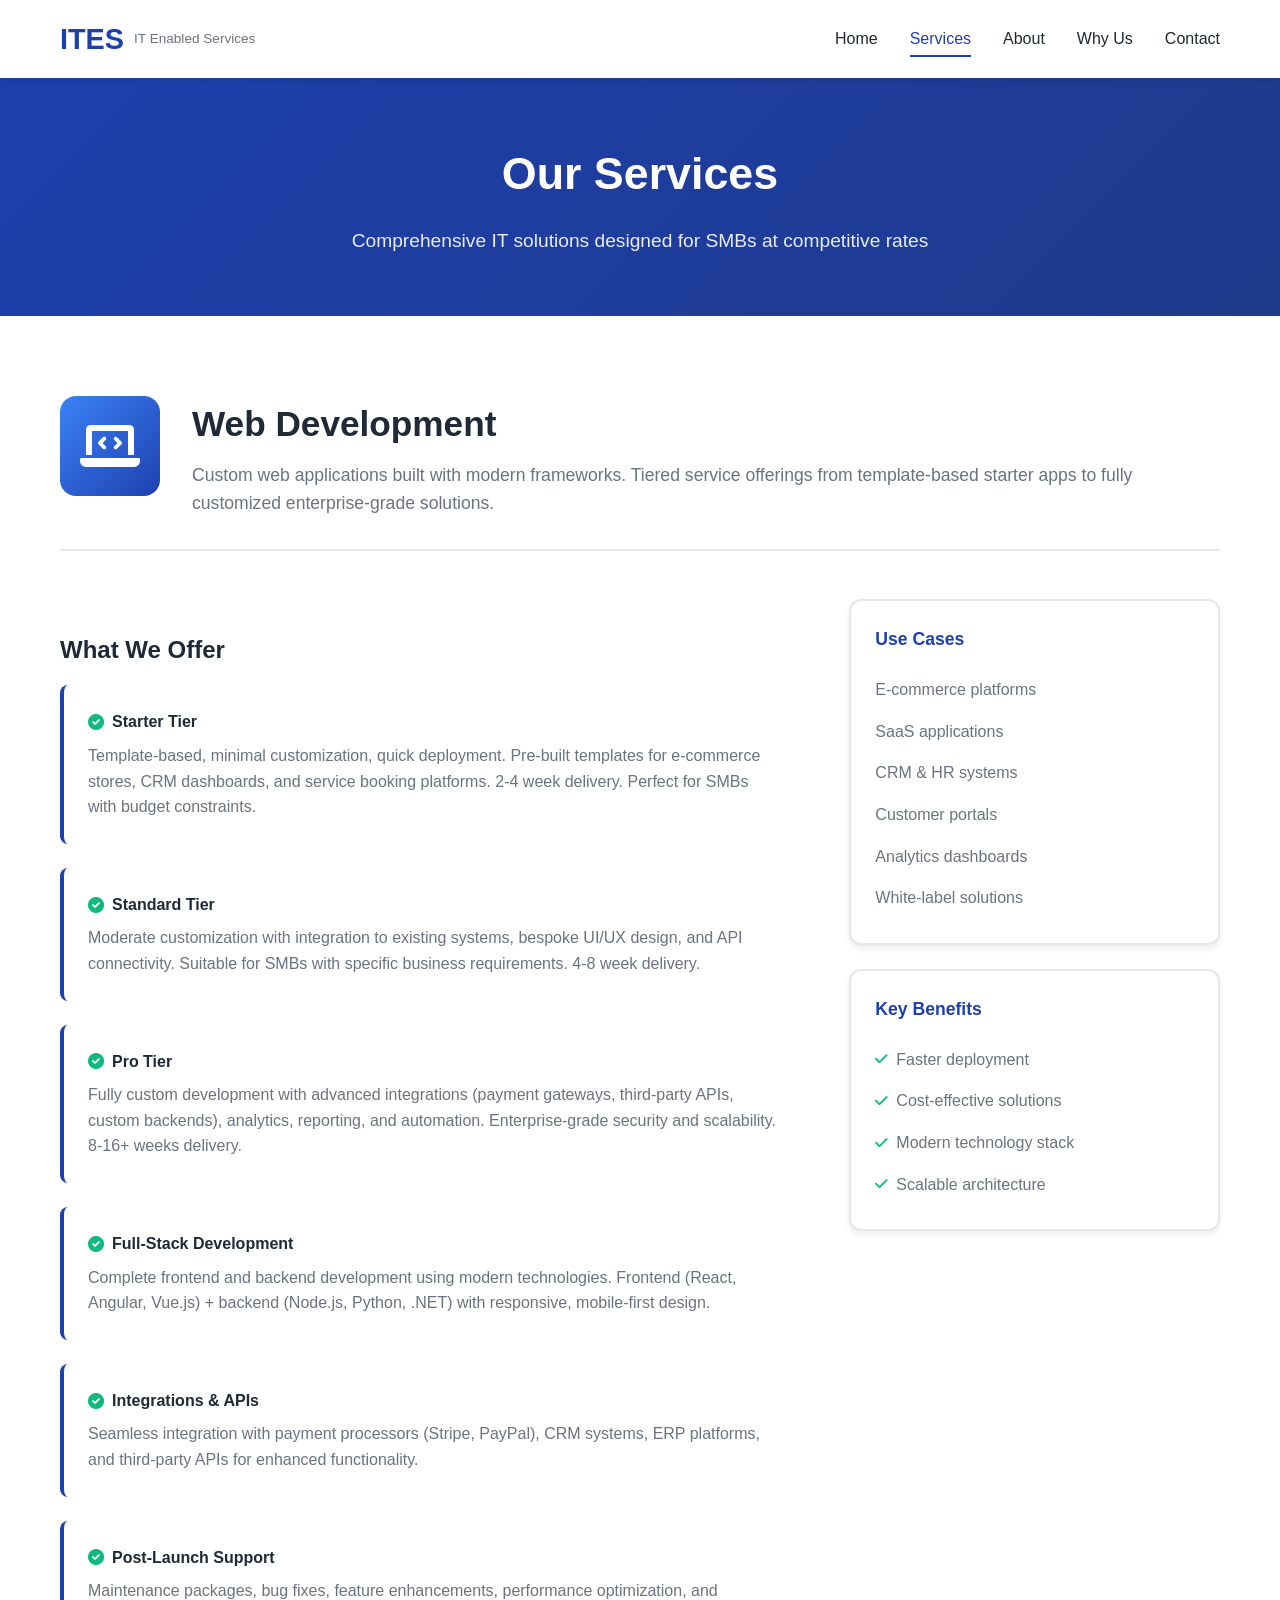
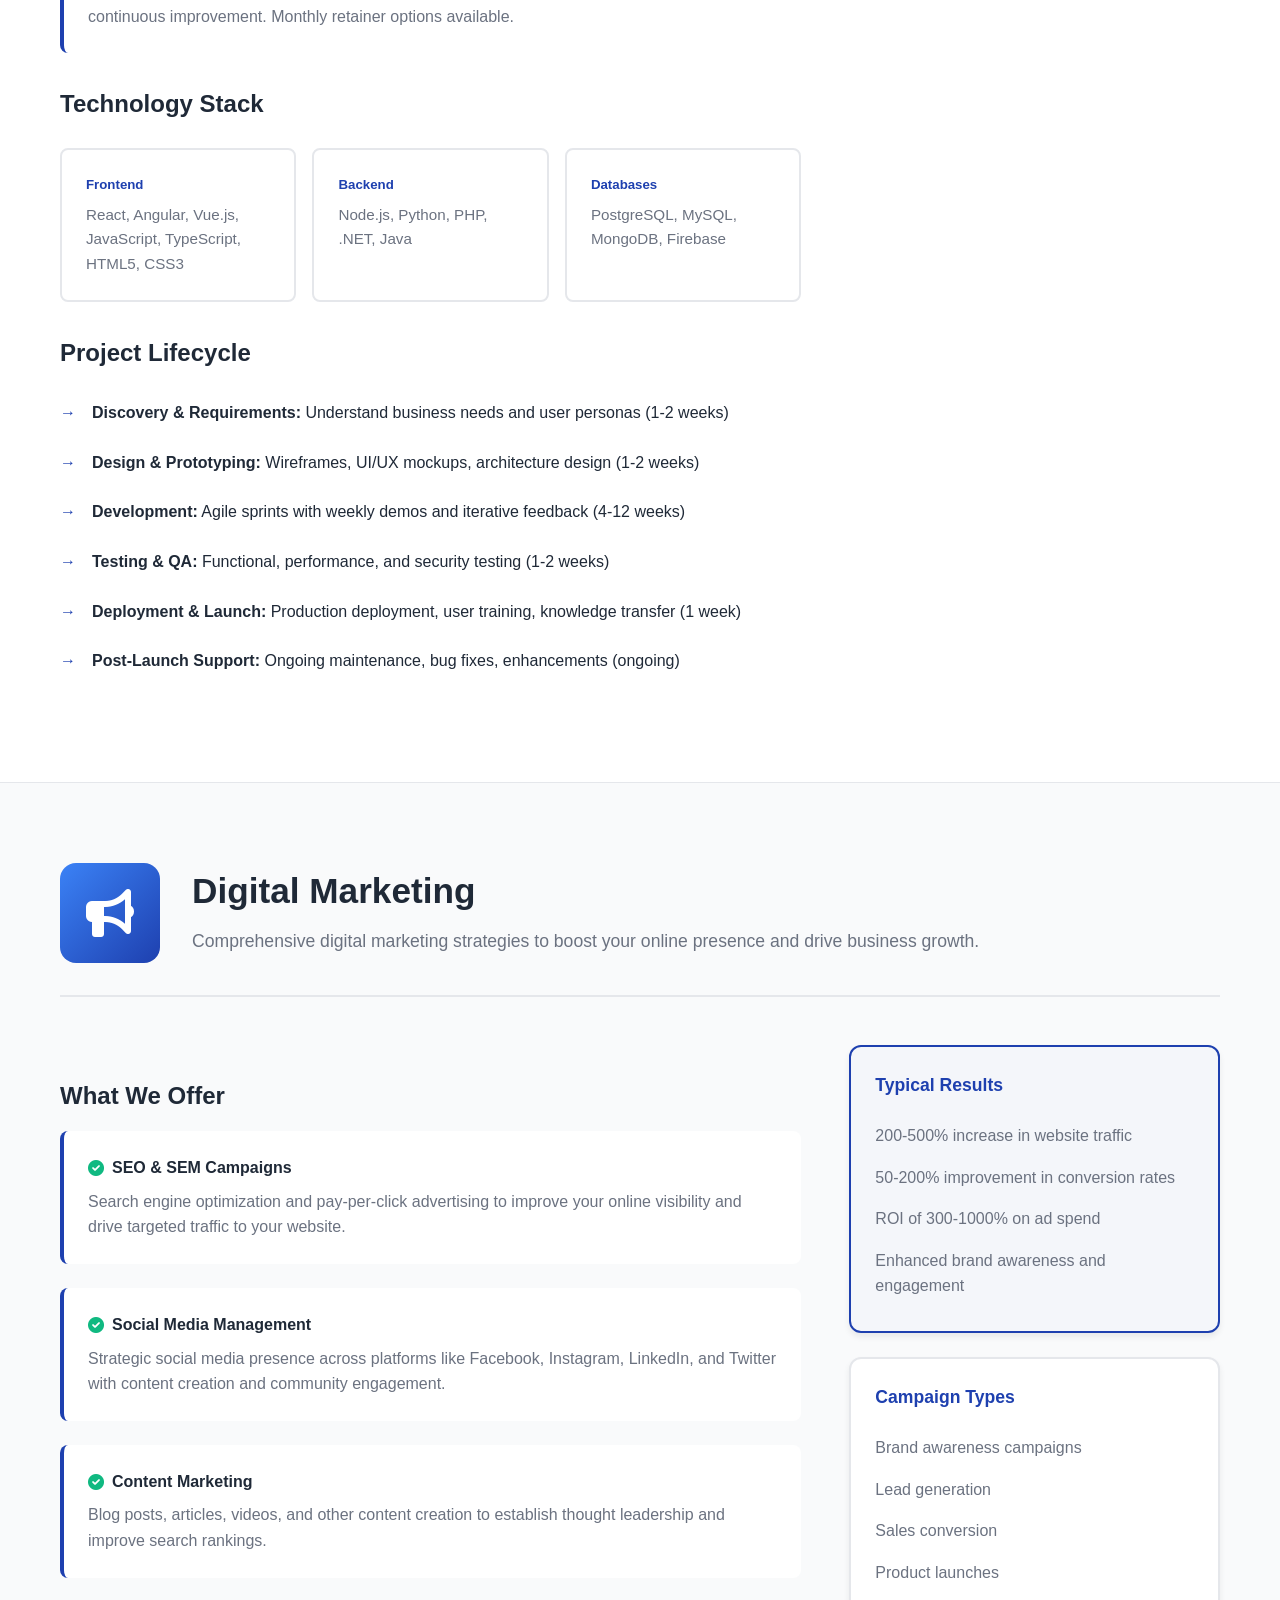
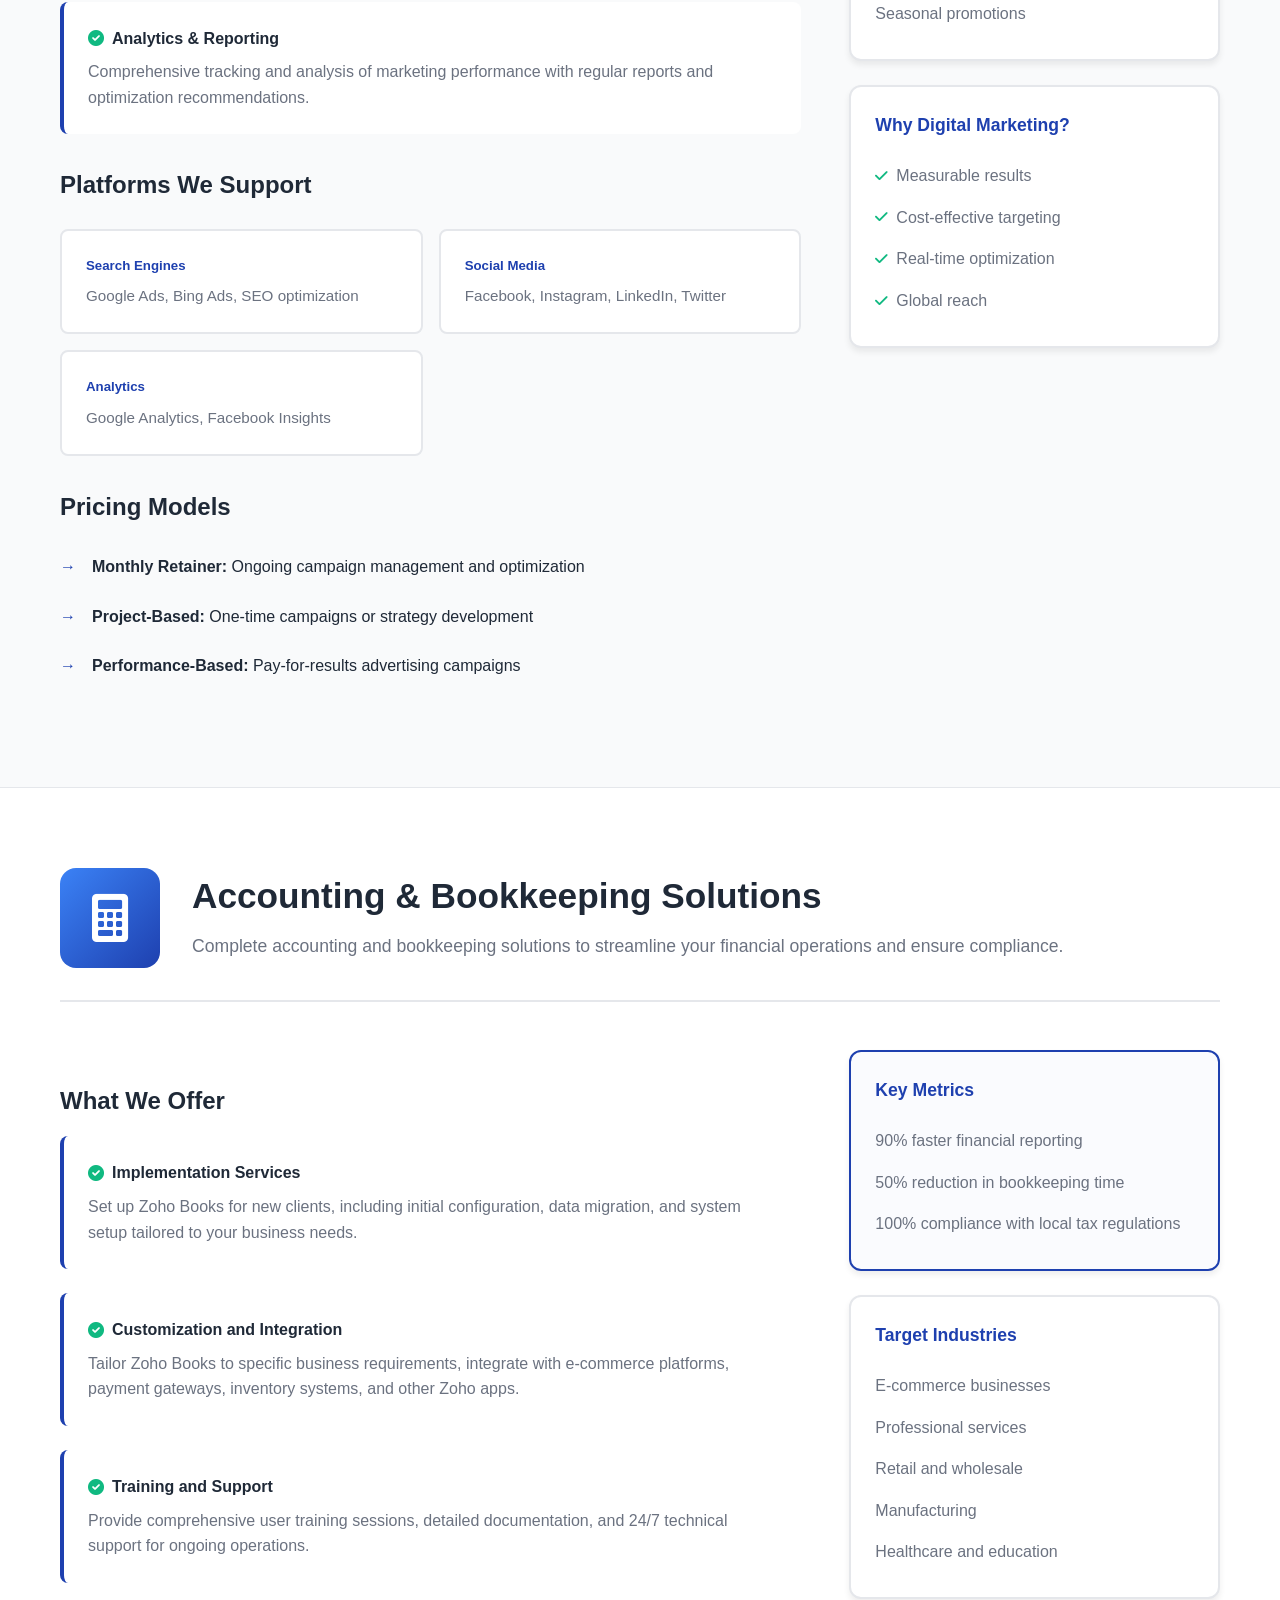
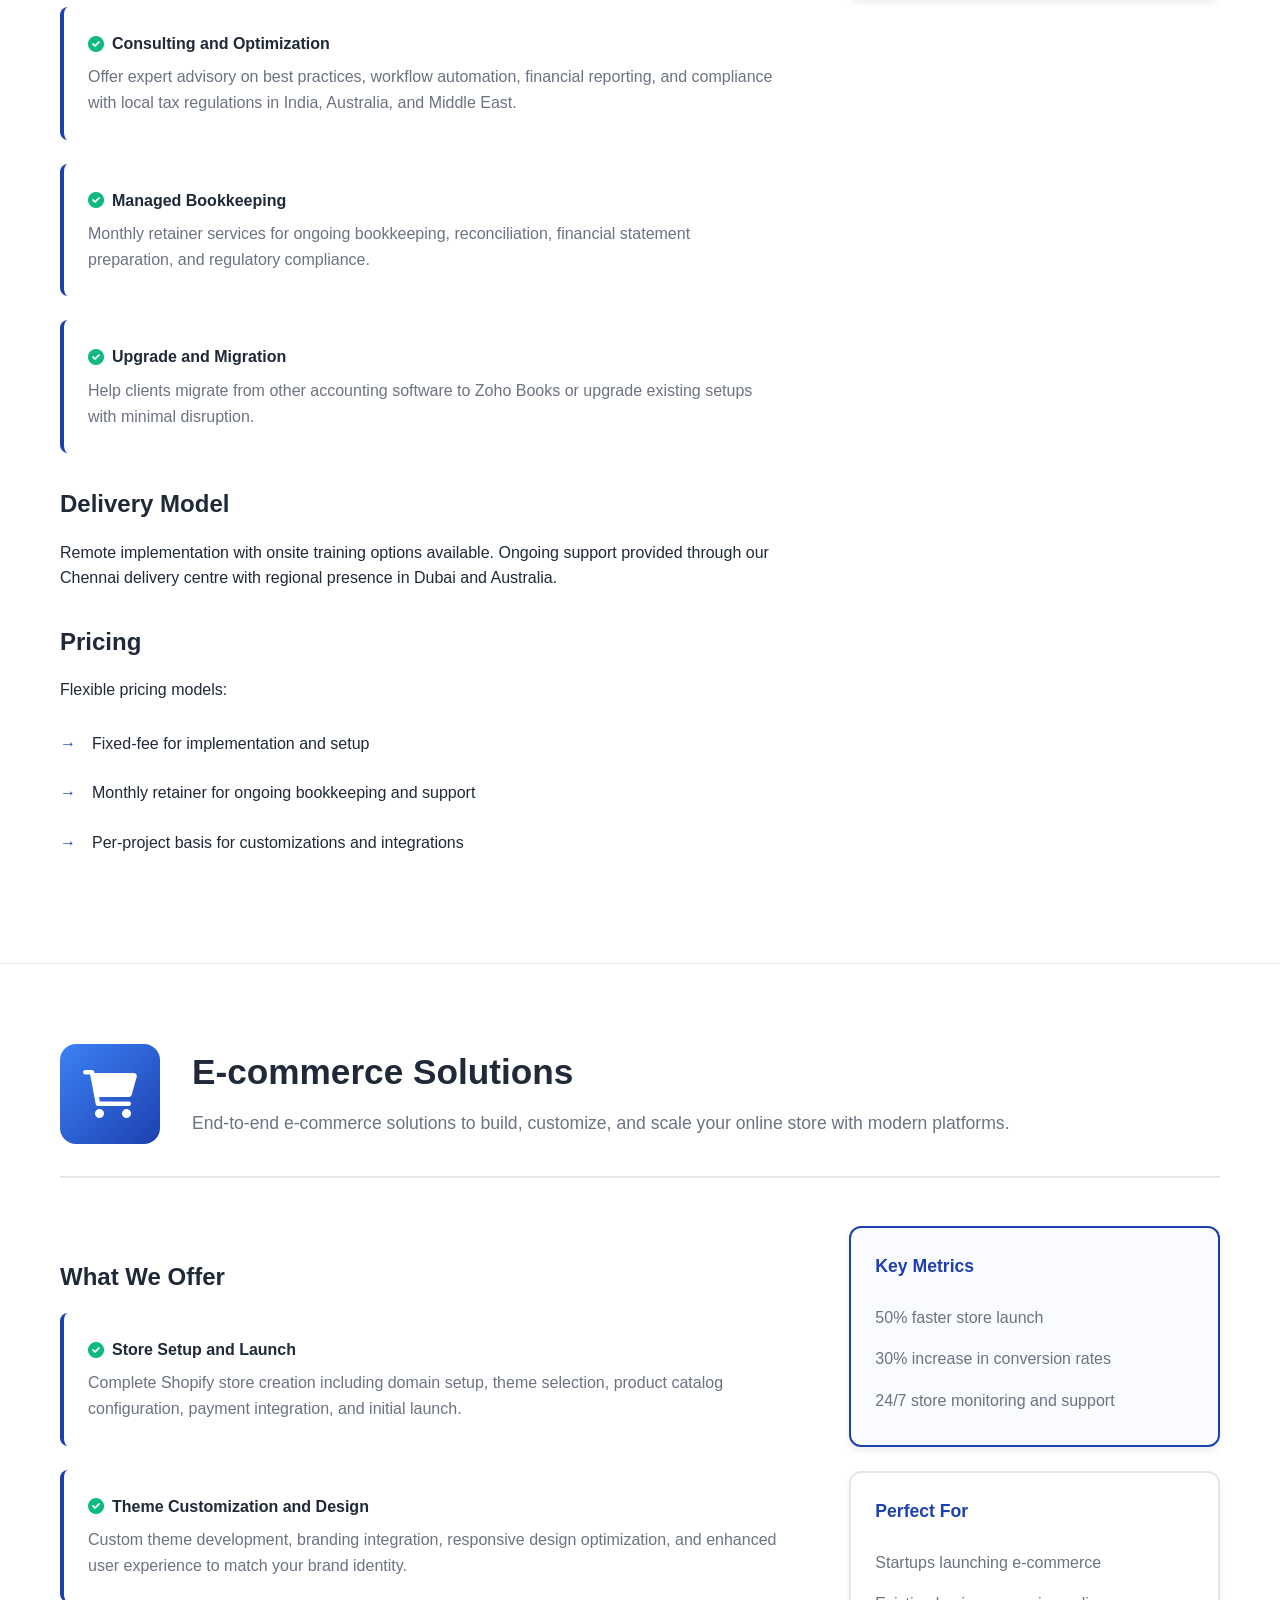
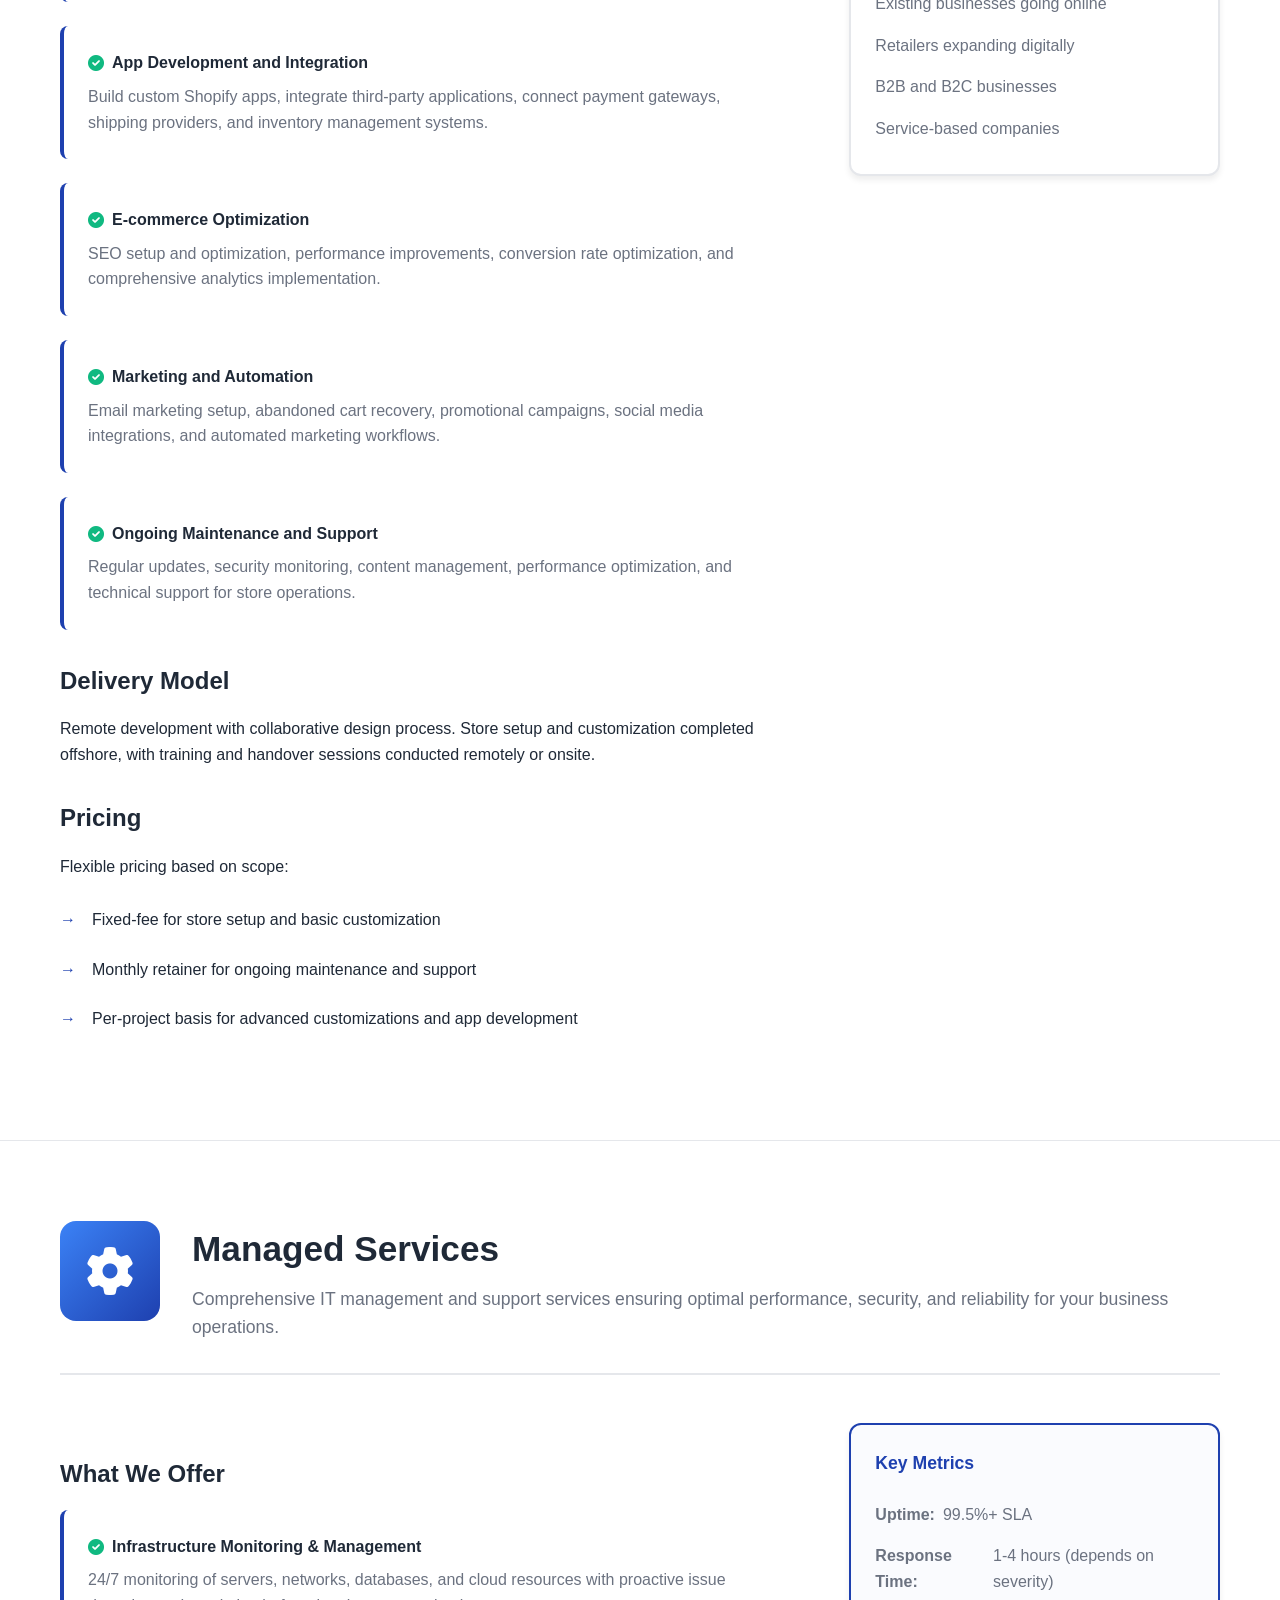
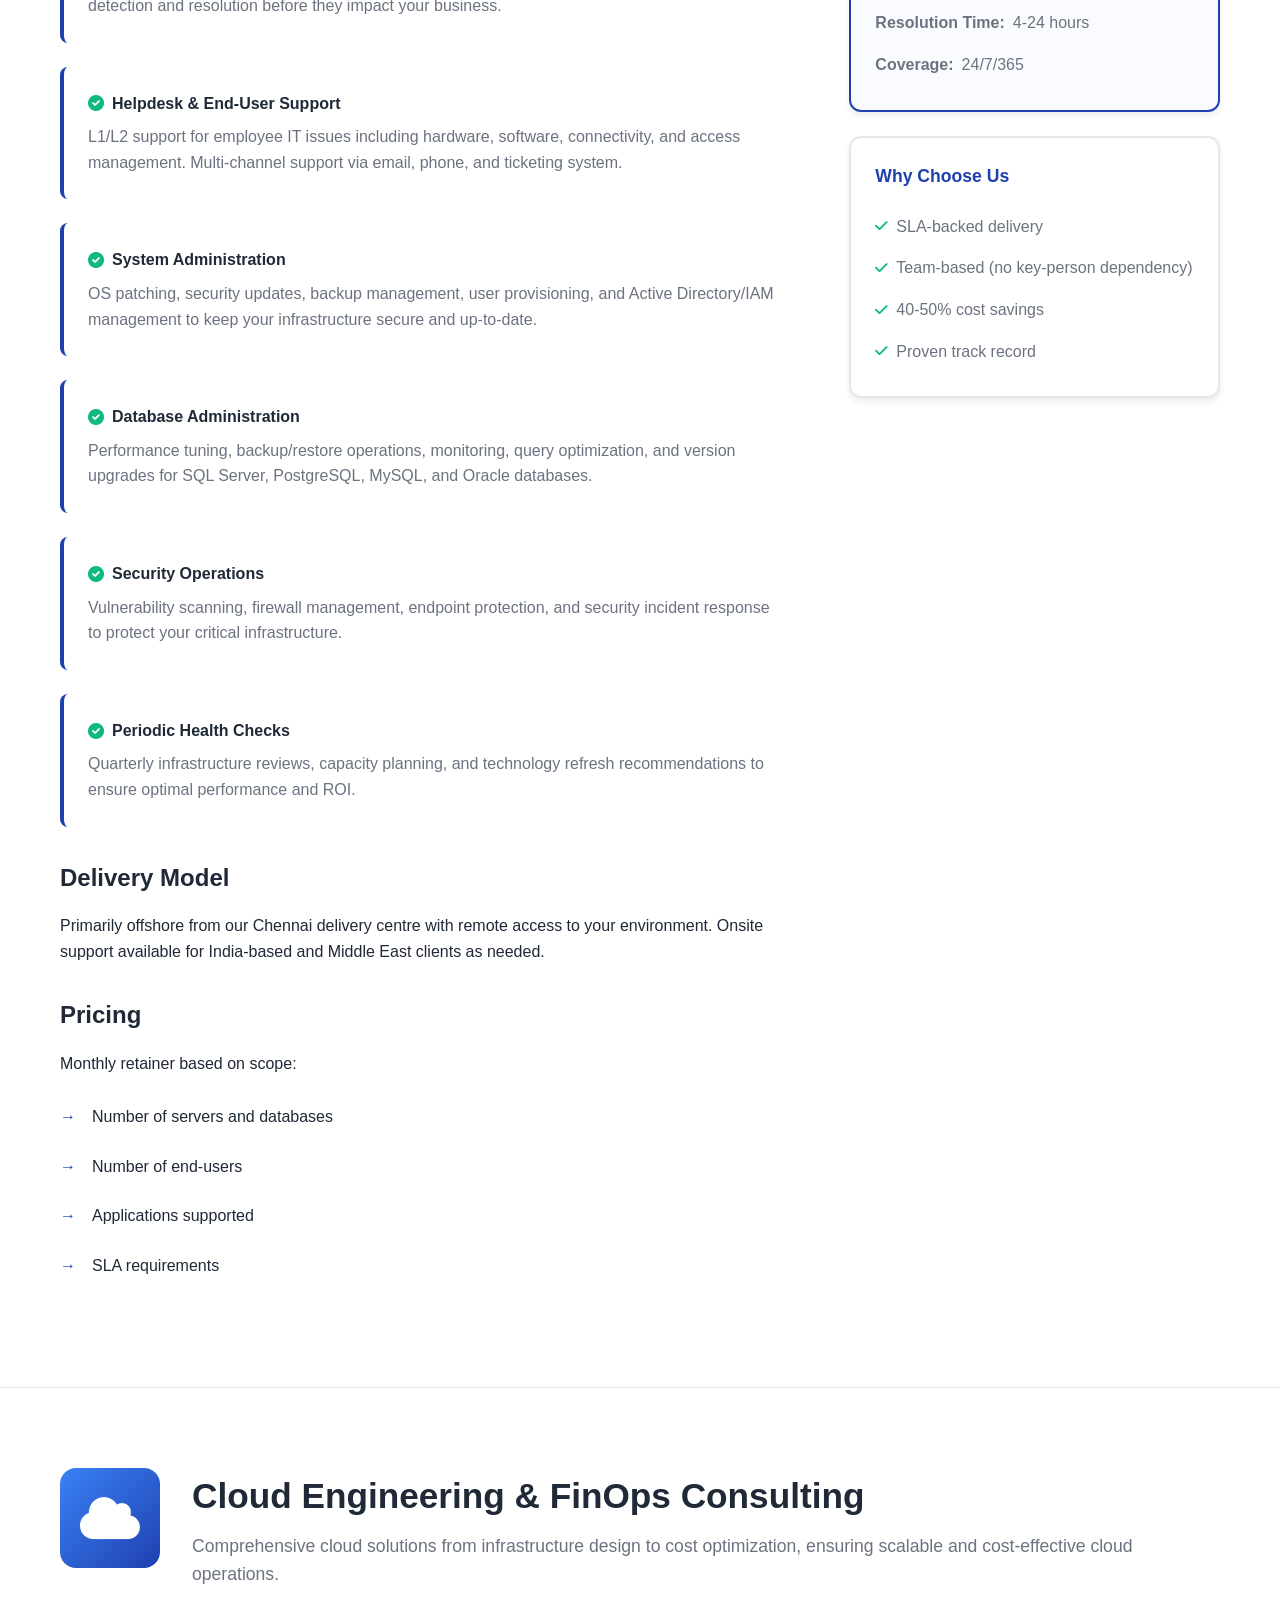
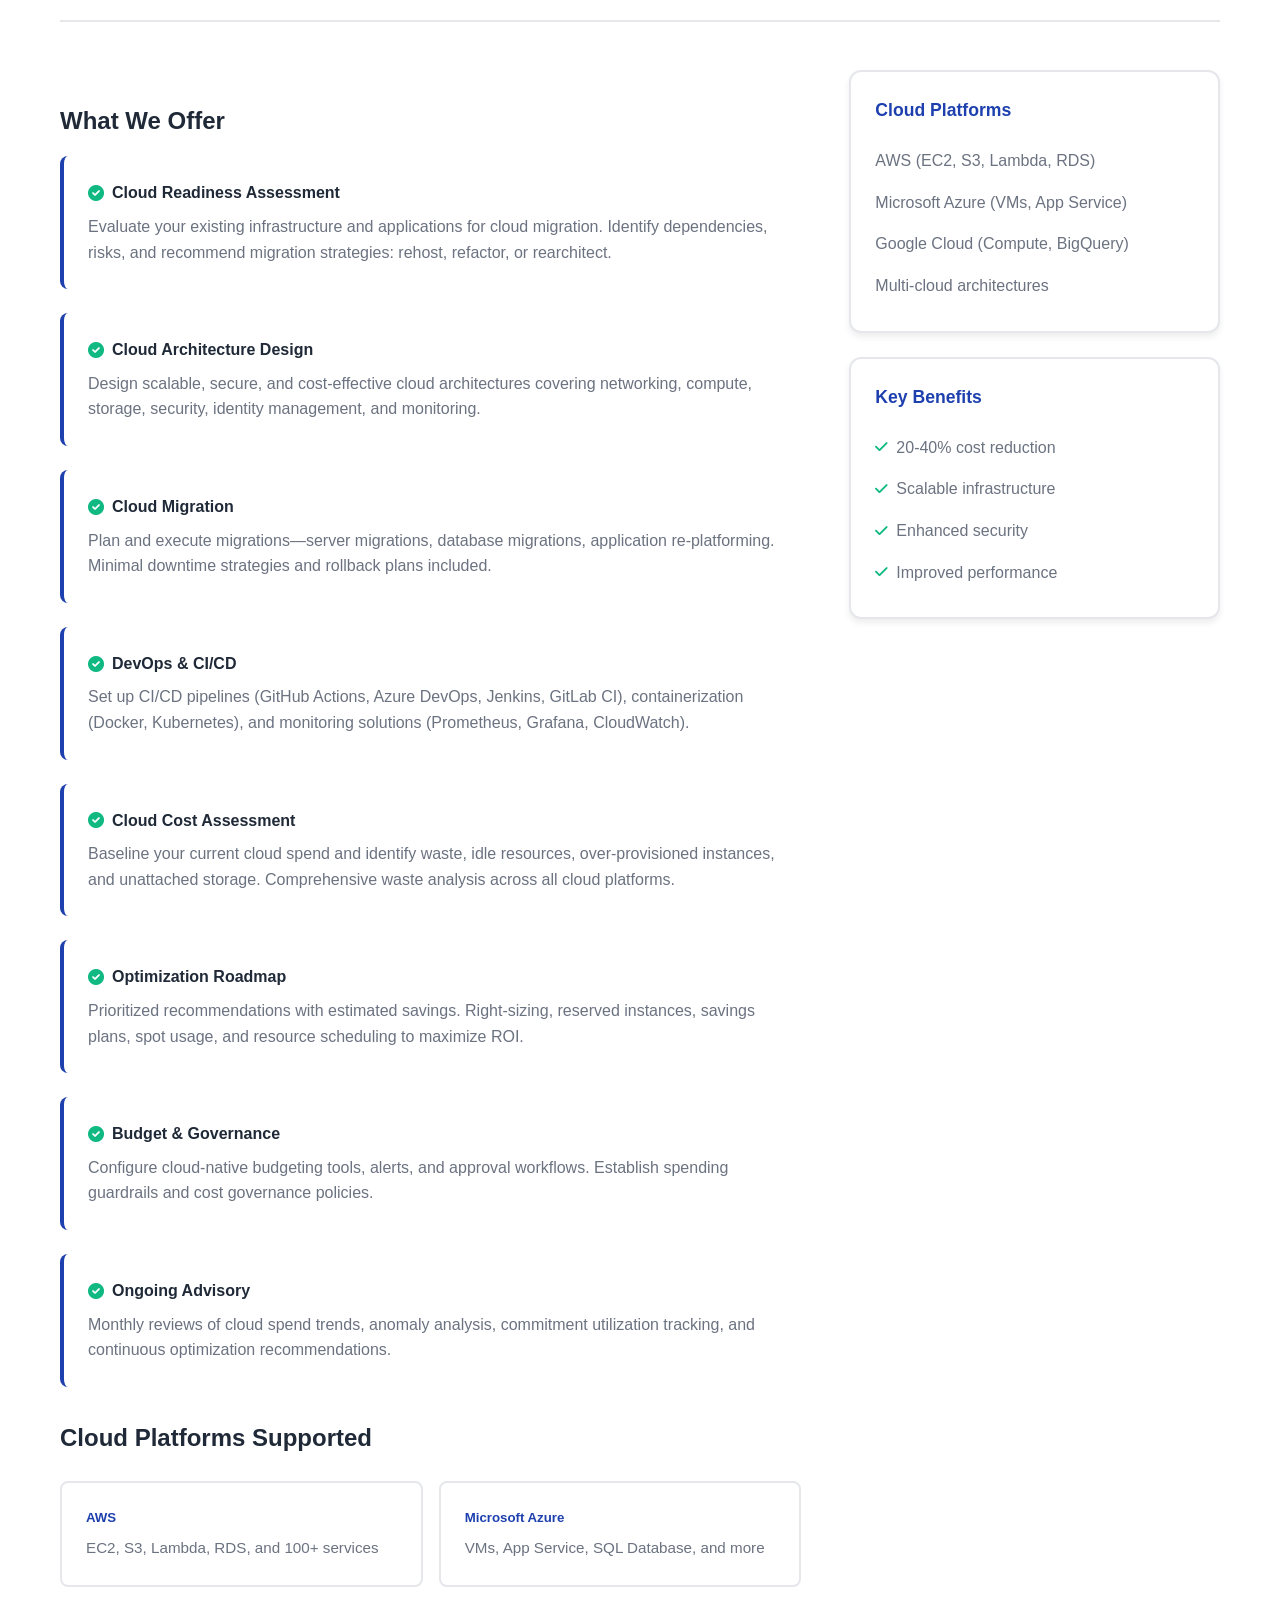
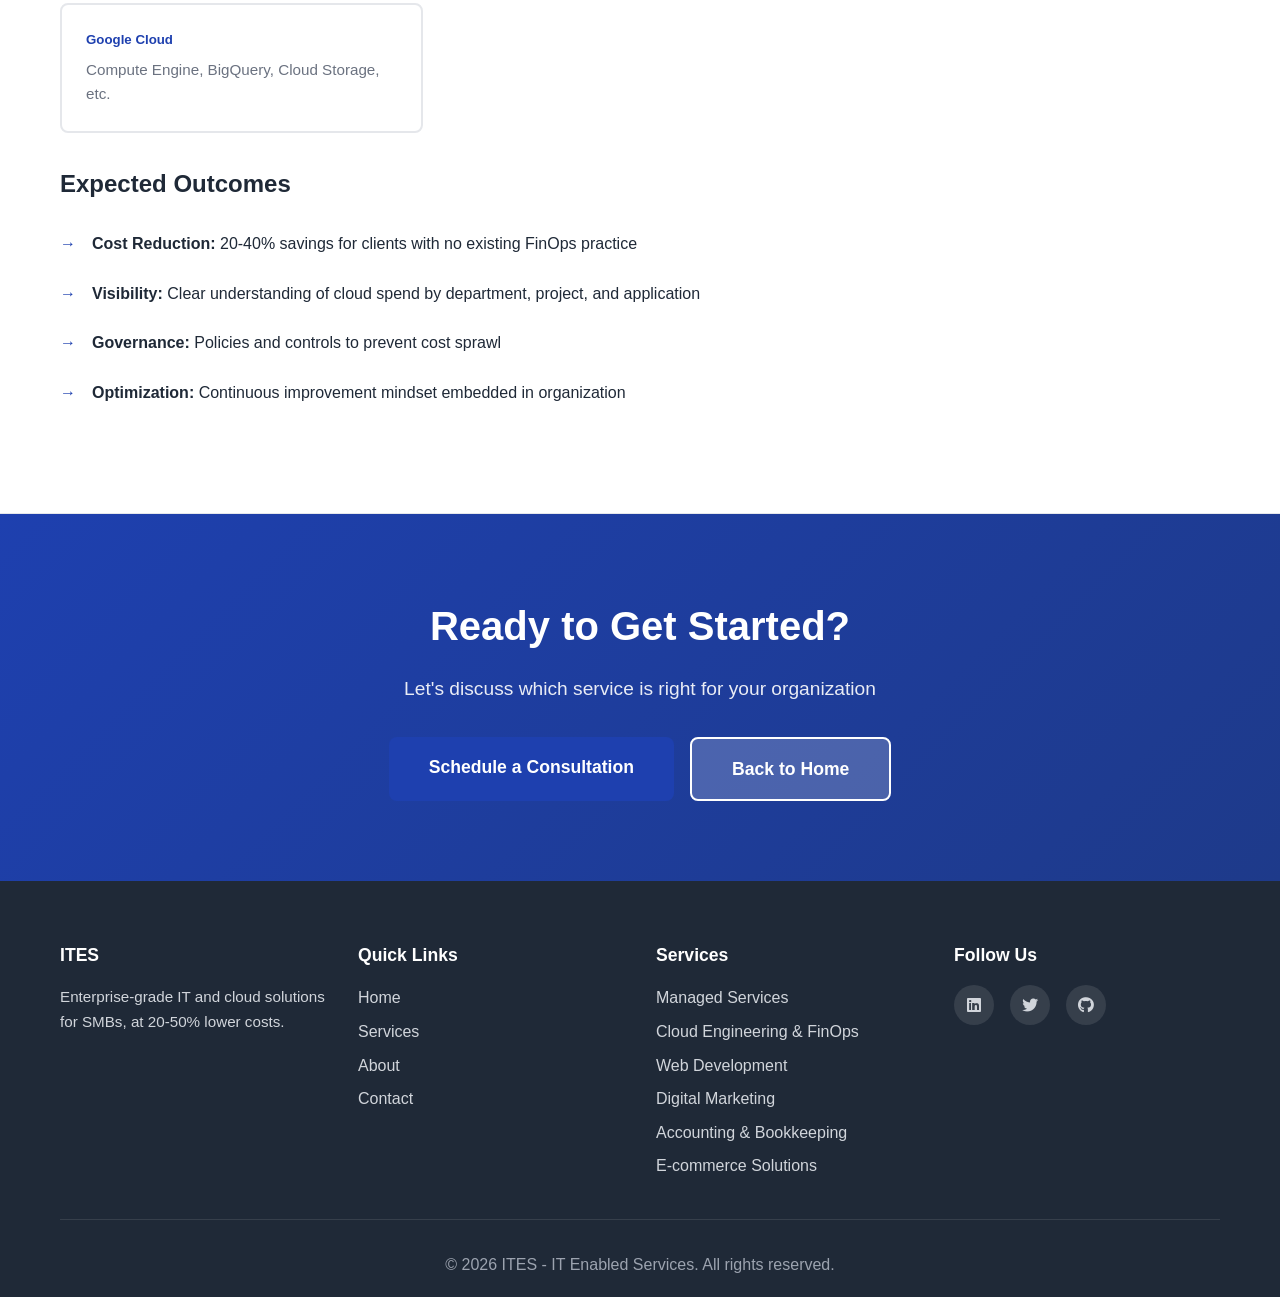
==== commit 718ee8e2: "Rearranged the services section" ====
--- a/services.html
+++ b/services.html
@@ -3,7 +3,7 @@
 <head>
     <meta charset="UTF-8">
     <meta name="viewport" content="width=device-width, initial-scale=1.0">
-    <title>Services - ITES | IT Support, Cloud Engineering, FinOps, Zoho Books, Shopify</title>
+    <title>Services - TECHSPRINT | Managed Services, Cloud Engineering, Digital Marketing, Accounting, E-commerce</title>
     <link rel="stylesheet" href="styles.css">
     <link rel="stylesheet" href="https://cdnjs.cloudflare.com/ajax/libs/font-awesome/6.0.0/css/all.min.css">
 </head>
@@ -38,437 +38,6 @@
         </div>
     </section>
 
-    <!-- IT Support & Maintenance -->
-    <section id="it-support" class="service-detail">
-        <div class="container">
-            <div class="service-header">
-                <div class="service-icon-large">
-                    <i class="fas fa-tools"></i>
-                </div>
-                <div>
-                    <h2>IT Maintenance & Support</h2>
-                    <p class="service-description">Ongoing IT infrastructure and application support services with defined SLAs and 24/7 monitoring.</p>
-                </div>
-            </div>
-
-            <div class="service-content">
-                <div class="content-main">
-                    <h3>What We Offer</h3>
-                    <div class="service-offerings">
-                        <div class="offering">
-                            <h4><i class="fas fa-check-circle"></i> Infrastructure Monitoring & Management</h4>
-                            <p>24/7 monitoring of servers, networks, databases, and cloud resources with proactive issue detection and resolution before they impact your business.</p>
-                        </div>
-                        <div class="offering">
-                            <h4><i class="fas fa-check-circle"></i> Helpdesk & End-User Support</h4>
-                            <p>L1/L2 support for employee IT issues including hardware, software, connectivity, and access management. Multi-channel support via email, phone, and ticketing system.</p>
-                        </div>
-                        <div class="offering">
-                            <h4><i class="fas fa-check-circle"></i> System Administration</h4>
-                            <p>OS patching, security updates, backup management, user provisioning, and Active Directory/IAM management to keep your infrastructure secure and up-to-date.</p>
-                        </div>
-                        <div class="offering">
-                            <h4><i class="fas fa-check-circle"></i> Database Administration</h4>
-                            <p>Performance tuning, backup/restore operations, monitoring, query optimization, and version upgrades for SQL Server, PostgreSQL, MySQL, and Oracle databases.</p>
-                        </div>
-                        <div class="offering">
-                            <h4><i class="fas fa-check-circle"></i> Security Operations</h4>
-                            <p>Vulnerability scanning, firewall management, endpoint protection, and security incident response to protect your critical infrastructure.</p>
-                        </div>
-                        <div class="offering">
-                            <h4><i class="fas fa-check-circle"></i> Periodic Health Checks</h4>
-                            <p>Quarterly infrastructure reviews, capacity planning, and technology refresh recommendations to ensure optimal performance and ROI.</p>
-                        </div>
-                    </div>
-
-                    <h3>Delivery Model</h3>
-                    <p>Primarily offshore from our Chennai delivery centre with remote access to your environment. Onsite support available for India-based and Middle East clients as needed.</p>
-
-                    <h3>Pricing</h3>
-                    <p>Monthly retainer based on scope:</p>
-                    <ul class="pricing-list">
-                        <li>Number of servers and databases</li>
-                        <li>Number of end-users</li>
-                        <li>Applications supported</li>
-                        <li>SLA requirements</li>
-                    </ul>
-                </div>
-
-                <div class="content-sidebar">
-                    <div class="sidebar-box highlight">
-                        <h4>Key Metrics</h4>
-                        <ul>
-                            <li><strong>Uptime:</strong> 99.5%+ SLA</li>
-                            <li><strong>Response Time:</strong> 1-4 hours (depends on severity)</li>
-                            <li><strong>Resolution Time:</strong> 4-24 hours</li>
-                            <li><strong>Coverage:</strong> 24/7/365</li>
-                        </ul>
-                    </div>
-
-                    <div class="sidebar-box">
-                        <h4>Typical Team</h4>
-                        <ul>
-                            <li>1 Sr. Technical Lead</li>
-                            <li>2-3 Infrastructure Engineers</li>
-                            <li>1-2 Database Administrators</li>
-                            <li>On-demand security specialist</li>
-                        </ul>
-                    </div>
-
-                    <div class="sidebar-box">
-                        <h4>Why Choose Us</h4>
-                        <ul>
-                            <li><i class="fas fa-check"></i> SLA-backed delivery</li>
-                            <li><i class="fas fa-check"></i> Team-based (no key-person dependency)</li>
-                            <li><i class="fas fa-check"></i> 40-50% cost savings</li>
-                            <li><i class="fas fa-check"></i> Proven track record</li>
-                        </ul>
-                    </div>
-                </div>
-            </div>
-        </div>
-    </section>
-
-    <!-- Application Change Management -->
-    <section id="app-management" class="service-detail alternate">
-        <div class="container">
-            <div class="service-header">
-                <div class="service-icon-large">
-                    <i class="fas fa-code-branch"></i>
-                </div>
-                <div>
-                    <h2>Application Change Management</h2>
-                    <p class="service-description">Ongoing application maintenance, enhancements, and release management for your business-critical applications.</p>
-                </div>
-            </div>
-
-            <div class="service-content">
-                <div class="content-main">
-                    <h3>What We Offer</h3>
-                    <div class="service-offerings">
-                        <div class="offering">
-                            <h4><i class="fas fa-check-circle"></i> Bug Fixes & Incident Resolution</h4>
-                            <p>Triage, root cause analysis, and resolution of application defects with SLA-based response and resolution times. Priority-based handling of critical vs. routine issues.</p>
-                        </div>
-                        <div class="offering">
-                            <h4><i class="fas fa-check-circle"></i> Minor Enhancements</h4>
-                            <p>Small feature additions, UI/UX improvements, report modifications, and workflow changes that don't require a full project cycle.</p>
-                        </div>
-                        <div class="offering">
-                            <h4><i class="fas fa-check-circle"></i> Major Change Requests</h4>
-                            <p>Scoped and estimated as mini-projects including new modules, integrations, and data migrations with defined specifications and timelines.</p>
-                        </div>
-                        <div class="offering">
-                            <h4><i class="fas fa-check-circle"></i> Release Management</h4>
-                            <p>Structured release processes covering dev, test, UAT, and production deployment with rollback plans to minimize risk and downtime.</p>
-                        </div>
-                        <div class="offering">
-                            <h4><i class="fas fa-check-circle"></i> Application Testing</h4>
-                            <p>Comprehensive functional, regression, and performance testing for all changes ensuring quality and stability before production deployment.</p>
-                        </div>
-                        <div class="offering">
-                            <h4><i class="fas fa-check-circle"></i> Documentation</h4>
-                            <p>Technical documentation, user guides, runbooks, and knowledge base maintenance for better handoffs and knowledge transfer within your team.</p>
-                        </div>
-                    </div>
-
-                    <h3>Technology Stack</h3>
-                    <p>We support a wide range of technologies:</p>
-                    <div class="tech-stack">
-                        <div class="tech-category">
-                            <h5>Languages</h5>
-                            <p>.NET, Java, Python, PHP, Node.js, React, Angular</p>
-                        </div>
-                        <div class="tech-category">
-                            <h5>Databases</h5>
-                            <p>SQL Server, PostgreSQL, MySQL, Oracle, MongoDB</p>
-                        </div>
-                        <div class="tech-category">
-                            <h5>Platforms</h5>
-                            <p>Salesforce, SAP, custom/legacy applications</p>
-                        </div>
-                    </div>
-
-                    <h3>Pricing Models</h3>
-                    <ul class="pricing-list">
-                        <li><strong>Time & Material (T&M):</strong> For ad-hoc changes and fixes</li>
-                        <li><strong>Monthly Retainer:</strong> Fixed hours per month for ongoing maintenance</li>
-                        <li><strong>Hybrid:</strong> Retainer for base support + T&M for additional work</li>
-                    </ul>
-                </div>
-
-                <div class="content-sidebar">
-                    <div class="sidebar-box highlight">
-                        <h4>Typical Engagement</h4>
-                        <ul>
-                            <li>2-4 developers</li>
-                            <li>1 QA engineer</li>
-                            <li>Monthly retainer: 80-160 hours</li>
-                            <li>Response time: 1-2 business days</li>
-                        </ul>
-                    </div>
-
-                    <div class="sidebar-box">
-                        <h4>Supported Areas</h4>
-                        <ul>
-                            <li>Bug fixes</li>
-                            <li>Enhancements</li>
-                            <li>Performance tuning</li>
-                            <li>Security patches</li>
-                            <li>Integration work</li>
-                            <li>Data migrations</li>
-                        </ul>
-                    </div>
-
-                    <div class="sidebar-box">
-                        <h4>Our Advantage</h4>
-                        <ul>
-                            <li><i class="fas fa-check"></i> Full-stack expertise</li>
-                            <li><i class="fas fa-check"></i> Quick turnaround</li>
-                            <li><i class="fas fa-check"></i> Quality assurance</li>
-                            <li><i class="fas fa-check"></i> Cost-effective</li>
-                        </ul>
-                    </div>
-                </div>
-            </div>
-        </div>
-    </section>
-
-    <!-- FinOps Consulting -->
-    <section id="finops" class="service-detail">
-        <div class="container">
-            <div class="service-header">
-                <div class="service-icon-large">
-                    <i class="fas fa-wallet"></i>
-                </div>
-                <div>
-                    <h2>FinOps Consulting</h2>
-                    <p class="service-description">Optimize your cloud spending and reduce costs by 20-40% without compromising performance or capability.</p>
-                </div>
-            </div>
-
-            <div class="service-content">
-                <div class="content-main">
-                    <h3>What We Offer</h3>
-                    <div class="service-offerings">
-                        <div class="offering">
-                            <h4><i class="fas fa-check-circle"></i> Cloud Cost Assessment</h4>
-                            <p>Baseline your current cloud spend and identify waste, idle resources, over-provisioned instances, and unattached storage. Comprehensive waste analysis across all cloud platforms.</p>
-                        </div>
-                        <div class="offering">
-                            <h4><i class="fas fa-check-circle"></i> Optimization Roadmap</h4>
-                            <p>Prioritized recommendations with estimated savings. Right-sizing, reserved instances, savings plans, spot usage, and resource scheduling to maximize ROI.</p>
-                        </div>
-                        <div class="offering">
-                            <h4><i class="fas fa-check-circle"></i> Cost Allocation & Tagging</h4>
-                            <p>Design and implement tagging taxonomy for cost allocation by project, department, environment, and application. Better cost visibility and accountability.</p>
-                        </div>
-                        <div class="offering">
-                            <h4><i class="fas fa-check-circle"></i> Budget & Governance Setup</h4>
-                            <p>Configure cloud-native budgeting tools, alerts, and approval workflows. Establish spending guardrails and cost governance policies.</p>
-                        </div>
-                        <div class="offering">
-                            <h4><i class="fas fa-check-circle"></i> Ongoing FinOps Advisory</h4>
-                            <p>Monthly reviews of cloud spend trends, anomaly analysis, commitment utilization tracking, and continuous optimization recommendations.</p>
-                        </div>
-                        <div class="offering">
-                            <h4><i class="fas fa-check-circle"></i> FinOps Training</h4>
-                            <p>Workshops for your team on cloud cost management principles, tools, and best practices. Build internal FinOps capability.</p>
-                        </div>
-                    </div>
-
-                    <h3>Cloud Platforms Supported</h3>
-                    <div class="platforms-grid">
-                        <div class="platform">
-                            <h5>AWS</h5>
-                            <p>EC2, S3, Lambda, RDS, and 100+ services</p>
-                        </div>
-                        <div class="platform">
-                            <h5>Microsoft Azure</h5>
-                            <p>VMs, App Service, SQL Database, and more</p>
-                        </div>
-                        <div class="platform">
-                            <h5>Google Cloud</h5>
-                            <p>Compute Engine, BigQuery, Cloud Storage, etc.</p>
-                        </div>
-                    </div>
-
-                    <h3>Expected Outcomes</h3>
-                    <ul class="pricing-list">
-                        <li><strong>Cost Reduction:</strong> 20-40% savings for clients with no existing FinOps practice</li>
-                        <li><strong>Visibility:</strong> Clear understanding of cloud spend by department, project, and application</li>
-                        <li><strong>Governance:</strong> Policies and controls to prevent cost sprawl</li>
-                        <li><strong>Optimization:</strong> Continuous improvement mindset embedded in organization</li>
-                    </ul>
-                </div>
-
-                <div class="content-sidebar">
-                    <div class="sidebar-box highlight">
-                        <h4>Typical Program</h4>
-                        <ul>
-                            <li><strong>Phase 1:</strong> Cost assessment (2-3 weeks)</li>
-                            <li><strong>Phase 2:</strong> Optimization roadmap (1-2 weeks)</li>
-                            <li><strong>Phase 3:</strong> Implementation support (4-8 weeks)</li>
-                            <li><strong>Phase 4:</strong> Ongoing advisory (monthly)</li>
-                        </ul>
-                    </div>
-
-                    <div class="sidebar-box">
-                        <h4>Tools We Use</h4>
-                        <ul>
-                            <li>AWS Cost Explorer</li>
-                            <li>Azure Cost Management</li>
-                            <li>GCP Billing</li>
-                            <li>CloudHealth/Flexera</li>
-                            <li>Spot by NetApp</li>
-                        </ul>
-                    </div>
-
-                    <div class="sidebar-box">
-                        <h4>Why FinOps?</h4>
-                        <ul>
-                            <li><i class="fas fa-check"></i> Immediate cost savings</li>
-                            <li><i class="fas fa-check"></i> Better forecasting</li>
-                            <li><i class="fas fa-check"></i> Increased accountability</li>
-                            <li><i class="fas fa-check"></i> Sustainable growth</li>
-                        </ul>
-                    </div>
-                </div>
-            </div>
-        </div>
-    </section>
-
-    <!-- Cloud Engineering Consulting -->
-    <section id="cloud-engineering" class="service-detail alternate">
-        <div class="container">
-            <div class="service-header">
-                <div class="service-icon-large">
-                    <i class="fas fa-server"></i>
-                </div>
-                <div>
-                    <h2>Cloud Engineering Consulting</h2>
-                    <p class="service-description">Design, migrate to, and optimize cloud infrastructure on AWS, Azure, or GCP with best practices.</p>
-                </div>
-            </div>
-
-            <div class="service-content">
-                <div class="content-main">
-                    <h3>What We Offer</h3>
-                    <div class="service-offerings">
-                        <div class="offering">
-                            <h4><i class="fas fa-check-circle"></i> Cloud Readiness Assessment</h4>
-                            <p>Evaluate your existing infrastructure and applications for cloud migration. Identify dependencies, risks, and recommend migration strategies: rehost, refactor, or rearchitect.</p>
-                        </div>
-                        <div class="offering">
-                            <h4><i class="fas fa-check-circle"></i> Cloud Architecture Design</h4>
-                            <p>Design scalable, secure, and cost-effective cloud architectures covering networking, compute, storage, security, identity management, and monitoring.</p>
-                        </div>
-                        <div class="offering">
-                            <h4><i class="fas fa-check-circle"></i> Cloud Migration</h4>
-                            <p>Plan and execute migrations—server migrations, database migrations, application re-platforming. Minimal downtime strategies and rollback plans included.</p>
-                        </div>
-                        <div class="offering">
-                            <h4><i class="fas fa-check-circle"></i> Infrastructure as Code (IaC)</h4>
-                            <p>Implement Terraform, CloudFormation, Bicep, or Pulumi for automated, repeatable, and version-controlled infrastructure provisioning.</p>
-                        </div>
-                        <div class="offering">
-                            <h4><i class="fas fa-check-circle"></i> DevOps & CI/CD</h4>
-                            <p>Set up CI/CD pipelines (GitHub Actions, Azure DevOps, Jenkins, GitLab CI), containerization (Docker, Kubernetes), and monitoring solutions (Prometheus, Grafana, CloudWatch).</p>
-                        </div>
-                        <div class="offering">
-                            <h4><i class="fas fa-check-circle"></i> Cloud Security & Compliance</h4>
-                            <p>Security hardening, IAM best practices, encryption, and compliance alignment for SOC 2, ISO 27001, and GDPR—tailored for SMB needs.</p>
-                        </div>
-                        <div class="offering">
-                            <h4><i class="fas fa-check-circle"></i> Managed Cloud Operations</h4>
-                            <p>Ongoing cloud operations including monitoring, patching, scaling, incident response, and cost management. Peace of mind at scale.</p>
-                        </div>
-                    </div>
-
-                    <h3>Cloud Platforms</h3>
-                    <div class="platforms-grid">
-                        <div class="platform">
-                            <h5>AWS</h5>
-                            <p>EC2, S3, RDS, Lambda, VPC, IAM, CloudFormation</p>
-                        </div>
-                        <div class="platform">
-                            <h5>Microsoft Azure</h5>
-                            <p>VMs, App Service, SQL Database, Cosmos DB, Bicep</p>
-                        </div>
-                        <div class="platform">
-                            <h5>Google Cloud</h5>
-                            <p>Compute Engine, App Engine, Cloud SQL, BigQuery</p>
-                        </div>
-                        <div class="platform">
-                            <h5>Multi-Cloud</h5>
-                            <p>Hybrid and multi-cloud architectures supported</p>
-                        </div>
-                    </div>
-
-                    <h3>Technology Stack</h3>
-                    <div class="tech-stack">
-                        <div class="tech-category">
-                            <h5>Infrastructure as Code</h5>
-                            <p>Terraform, CloudFormation, Bicep, Pulumi</p>
-                        </div>
-                        <div class="tech-category">
-                            <h5>CI/CD & DevOps</h5>
-                            <p>GitHub Actions, Azure Pipelines, Jenkins, GitLab CI</p>
-                        </div>
-                        <div class="tech-category">
-                            <h5>Containers & Orchestration</h5>
-                            <p>Docker, Kubernetes, ECS, AKS, GKE</p>
-                        </div>
-                        <div class="tech-category">
-                            <h5>Monitoring & Observability</h5>
-                            <p>Prometheus, Grafana, CloudWatch, Azure Monitor, Datadog</p>
-                        </div>
-                    </div>
-
-                    <h3>Pricing Models</h3>
-                    <ul class="pricing-list">
-                        <li><strong>Fixed-Fee:</strong> For assessments and architecture design</li>
-                        <li><strong>Time & Material:</strong> For migration and implementation work</li>
-                        <li><strong>Monthly Retainer:</strong> For managed cloud operations</li>
-                        <li><strong>Hybrid:</strong> Combination of fixed and variable pricing</li>
-                    </ul>
-                </div>
-
-                <div class="content-sidebar">
-                    <div class="sidebar-box highlight">
-                        <h4>Typical Project Phases</h4>
-                        <ul>
-                            <li><strong>1. Discovery:</strong> 2-4 weeks</li>
-                            <li><strong>2. Design:</strong> 2-4 weeks</li>
-                            <li><strong>3. Migration:</strong> 4-12 weeks</li>
-                            <li><strong>4. Optimization:</strong> Ongoing</li>
-                        </ul>
-                    </div>
-
-                    <div class="sidebar-box">
-                        <h4>Our Certifications</h4>
-                        <ul>
-                            <li>AWS Solutions Architect</li>
-                            <li>Azure Solutions Architect</li>
-                            <li>Google Cloud Professional</li>
-                            <li>Kubernetes certified</li>
-                            <li>Terraform certified</li>
-                        </ul>
-                    </div>
-
-                    <div class="sidebar-box">
-                        <h4>Success Metrics</h4>
-                        <ul>
-                            <li><i class="fas fa-check"></i> Reduced time-to-market</li>
-                            <li><i class="fas fa-check"></i> Improved reliability</li>
-                            <li><i class="fas fa-check"></i> Lower operational overhead</li>
-                            <li><i class="fas fa-check"></i> Better cost management</li>
-                        </ul>
-                    </div>
-                </div>
-            </div>
-        </div>
-    </section>
 
     <!-- Web Development -->
     <section id="web-development" class="service-detail">
@@ -539,28 +108,9 @@
                         <li><strong>Post-Launch Support:</strong> Ongoing maintenance, bug fixes, enhancements (ongoing)</li>
                     </ul>
 
-                    <h3>Pricing</h3>
-                    <ul class="pricing-list">
-                        <li><strong>Starter Tier:</strong> ₹3-8 Lakhs (fixed-fee)</li>
-                        <li><strong>Standard Tier:</strong> ₹8-20 Lakhs (fixed-fee or hybrid)</li>
-                        <li><strong>Pro Tier:</strong> ₹20-100+ Lakhs (fixed-fee or T&M)</li>
-                        <li><strong>Post-Launch Support:</strong> ₹50,000 - ₹3,00,000/month (retainer)</li>
-                    </ul>
                 </div>
 
                 <div class="content-sidebar">
-                    <div class="sidebar-box highlight">
-                        <h4>Typical Engagement</h4>
-                        <ul>
-                            <li>1 Business Analyst</li>
-                            <li>1-2 Frontend Developers</li>
-                            <li>1-2 Backend Developers</li>
-                            <li>1 QA Engineer</li>
-                            <li>1 UI/UX Designer</li>
-                            <li>1 DevOps Engineer</li>
-                        </ul>
-                    </div>
-
                     <div class="sidebar-box">
                         <h4>Use Cases</h4>
                         <ul>
@@ -587,16 +137,111 @@
         </div>
     </section>
 
-    <!-- Zoho Books Services -->
-    <section id="zoho-books" class="service-detail">
+    <!-- Digital Marketing -->
+    <section id="digital-marketing" class="service-detail alternate">
+        <div class="container">
+            <div class="service-header">
+                <div class="service-icon-large">
+                    <i class="fas fa-bullhorn"></i>
+                </div>
+                <div>
+                    <h2>Digital Marketing</h2>
+                    <p class="service-description">Comprehensive digital marketing strategies to boost your online presence and drive business growth.</p>
+                </div>
+            </div>
+
+            <div class="service-content">
+                <div class="content-main">
+                    <h3>What We Offer</h3>
+                    <div class="service-offerings">
+                        <div class="offering">
+                            <h4><i class="fas fa-check-circle"></i> SEO & SEM Campaigns</h4>
+                            <p>Search engine optimization and pay-per-click advertising to improve your online visibility and drive targeted traffic to your website.</p>
+                        </div>
+                        <div class="offering">
+                            <h4><i class="fas fa-check-circle"></i> Social Media Management</h4>
+                            <p>Strategic social media presence across platforms like Facebook, Instagram, LinkedIn, and Twitter with content creation and community engagement.</p>
+                        </div>
+                        <div class="offering">
+                            <h4><i class="fas fa-check-circle"></i> Content Marketing</h4>
+                            <p>Blog posts, articles, videos, and other content creation to establish thought leadership and improve search rankings.</p>
+                        </div>
+                        <div class="offering">
+                            <h4><i class="fas fa-check-circle"></i> Analytics & Reporting</h4>
+                            <p>Comprehensive tracking and analysis of marketing performance with regular reports and optimization recommendations.</p>
+                        </div>
+                    </div>
+
+                    <h3>Platforms We Support</h3>
+                    <div class="platforms-grid">
+                        <div class="platform">
+                            <h5>Search Engines</h5>
+                            <p>Google Ads, Bing Ads, SEO optimization</p>
+                        </div>
+                        <div class="platform">
+                            <h5>Social Media</h5>
+                            <p>Facebook, Instagram, LinkedIn, Twitter</p>
+                        </div>
+                        <div class="platform">
+                            <h5>Analytics</h5>
+                            <p>Google Analytics, Facebook Insights</p>
+                        </div>
+                    </div>
+
+                    <h3>Pricing Models</h3>
+                    <ul class="pricing-list">
+                        <li><strong>Monthly Retainer:</strong> Ongoing campaign management and optimization</li>
+                        <li><strong>Project-Based:</strong> One-time campaigns or strategy development</li>
+                        <li><strong>Performance-Based:</strong> Pay-for-results advertising campaigns</li>
+                    </ul>
+                </div>
+
+                <div class="content-sidebar">
+                    <div class="sidebar-box highlight">
+                        <h4>Typical Results</h4>
+                        <ul>
+                            <li>200-500% increase in website traffic</li>
+                            <li>50-200% improvement in conversion rates</li>
+                            <li>ROI of 300-1000% on ad spend</li>
+                            <li>Enhanced brand awareness and engagement</li>
+                        </ul>
+                    </div>
+
+                    <div class="sidebar-box">
+                        <h4>Campaign Types</h4>
+                        <ul>
+                            <li>Brand awareness campaigns</li>
+                            <li>Lead generation</li>
+                            <li>Sales conversion</li>
+                            <li>Product launches</li>
+                            <li>Seasonal promotions</li>
+                        </ul>
+                    </div>
+
+                    <div class="sidebar-box">
+                        <h4>Why Digital Marketing?</h4>
+                        <ul>
+                            <li><i class="fas fa-check"></i> Measurable results</li>
+                            <li><i class="fas fa-check"></i> Cost-effective targeting</li>
+                            <li><i class="fas fa-check"></i> Real-time optimization</li>
+                            <li><i class="fas fa-check"></i> Global reach</li>
+                        </ul>
+                    </div>
+                </div>
+            </div>
+        </div>
+    </section>
+
+    <!-- Accounting & Bookkeeping Solutions -->
+    <section id="accounting-bookkeeping" class="service-detail">
         <div class="container">
             <div class="service-header">
                 <div class="service-icon-large">
                     <i class="fas fa-calculator"></i>
                 </div>
                 <div>
-                    <h2>Zoho Books Services</h2>
-                    <p class="service-description">Comprehensive accounting and bookkeeping solutions for SMBs to streamline financial operations and ensure compliance.</p>
+                    <h2>Accounting & Bookkeeping Solutions</h2>
+                    <p class="service-description">Complete accounting and bookkeeping solutions to streamline your financial operations and ensure compliance.</p>
                 </div>
             </div>
 
@@ -667,16 +312,16 @@
         </div>
     </section>
 
-    <!-- Shopify Services -->
-    <section id="shopify" class="service-detail">
+    <!-- E-commerce Solutions -->
+    <section id="ecommerce" class="service-detail">
         <div class="container">
             <div class="service-header">
                 <div class="service-icon-large">
                     <i class="fas fa-shopping-cart"></i>
                 </div>
                 <div>
-                    <h2>Shopify Services</h2>
-                    <p class="service-description">End-to-end e-commerce solutions to build, customize, and scale your online store with Shopify expertise.</p>
+                    <h2>E-commerce Solutions</h2>
+                    <p class="service-description">End-to-end e-commerce solutions to build, customize, and scale your online store with modern platforms.</p>
                 </div>
             </div>
 
@@ -746,6 +391,189 @@
             </div>
         </div>
     </section>
+
+        <!-- Managed Services -->
+    <section id="managed-services" class="service-detail">
+        <div class="container">
+            <div class="service-header">
+                <div class="service-icon-large">
+                    <i class="fas fa-cog"></i>
+                </div>
+                <div>
+                    <h2>Managed Services</h2>
+                    <p class="service-description">Comprehensive IT management and support services ensuring optimal performance, security, and reliability for your business operations.</p>
+                </div>
+            </div>
+
+            <div class="service-content">
+                <div class="content-main">
+                    <h3>What We Offer</h3>
+                    <div class="service-offerings">
+                        <div class="offering">
+                            <h4><i class="fas fa-check-circle"></i> Infrastructure Monitoring & Management</h4>
+                            <p>24/7 monitoring of servers, networks, databases, and cloud resources with proactive issue detection and resolution before they impact your business.</p>
+                        </div>
+                        <div class="offering">
+                            <h4><i class="fas fa-check-circle"></i> Helpdesk & End-User Support</h4>
+                            <p>L1/L2 support for employee IT issues including hardware, software, connectivity, and access management. Multi-channel support via email, phone, and ticketing system.</p>
+                        </div>
+                        <div class="offering">
+                            <h4><i class="fas fa-check-circle"></i> System Administration</h4>
+                            <p>OS patching, security updates, backup management, user provisioning, and Active Directory/IAM management to keep your infrastructure secure and up-to-date.</p>
+                        </div>
+                        <div class="offering">
+                            <h4><i class="fas fa-check-circle"></i> Database Administration</h4>
+                            <p>Performance tuning, backup/restore operations, monitoring, query optimization, and version upgrades for SQL Server, PostgreSQL, MySQL, and Oracle databases.</p>
+                        </div>
+                        <div class="offering">
+                            <h4><i class="fas fa-check-circle"></i> Security Operations</h4>
+                            <p>Vulnerability scanning, firewall management, endpoint protection, and security incident response to protect your critical infrastructure.</p>
+                        </div>
+                        <div class="offering">
+                            <h4><i class="fas fa-check-circle"></i> Periodic Health Checks</h4>
+                            <p>Quarterly infrastructure reviews, capacity planning, and technology refresh recommendations to ensure optimal performance and ROI.</p>
+                        </div>
+                    </div>
+
+                    <h3>Delivery Model</h3>
+                    <p>Primarily offshore from our Chennai delivery centre with remote access to your environment. Onsite support available for India-based and Middle East clients as needed.</p>
+
+                    <h3>Pricing</h3>
+                    <p>Monthly retainer based on scope:</p>
+                    <ul class="pricing-list">
+                        <li>Number of servers and databases</li>
+                        <li>Number of end-users</li>
+                        <li>Applications supported</li>
+                        <li>SLA requirements</li>
+                    </ul>
+                </div>
+
+                <div class="content-sidebar">
+                    <div class="sidebar-box highlight">
+                        <h4>Key Metrics</h4>
+                        <ul>
+                            <li><strong>Uptime:</strong> 99.5%+ SLA</li>
+                            <li><strong>Response Time:</strong> 1-4 hours (depends on severity)</li>
+                            <li><strong>Resolution Time:</strong> 4-24 hours</li>
+                            <li><strong>Coverage:</strong> 24/7/365</li>
+                        </ul>
+                    </div>
+
+                    <div class="sidebar-box">
+                        <h4>Why Choose Us</h4>
+                        <ul>
+                            <li><i class="fas fa-check"></i> SLA-backed delivery</li>
+                            <li><i class="fas fa-check"></i> Team-based (no key-person dependency)</li>
+                            <li><i class="fas fa-check"></i> 40-50% cost savings</li>
+                            <li><i class="fas fa-check"></i> Proven track record</li>
+                        </ul>
+                    </div>
+                </div>
+            </div>
+        </div>
+    </section>
+
+    <!-- Cloud Engineering & FinOps Consulting -->
+    <section id="cloud-finops" class="service-detail">
+        <div class="container">
+            <div class="service-header">
+                <div class="service-icon-large">
+                    <i class="fas fa-cloud"></i>
+                </div>
+                <div>
+                    <h2>Cloud Engineering & FinOps Consulting</h2>
+                    <p class="service-description">Comprehensive cloud solutions from infrastructure design to cost optimization, ensuring scalable and cost-effective cloud operations.</p>
+                </div>
+            </div>
+
+            <div class="service-content">
+                <div class="content-main">
+                    <h3>What We Offer</h3>
+                    <div class="service-offerings">
+                        <div class="offering">
+                            <h4><i class="fas fa-check-circle"></i> Cloud Readiness Assessment</h4>
+                            <p>Evaluate your existing infrastructure and applications for cloud migration. Identify dependencies, risks, and recommend migration strategies: rehost, refactor, or rearchitect.</p>
+                        </div>
+                        <div class="offering">
+                            <h4><i class="fas fa-check-circle"></i> Cloud Architecture Design</h4>
+                            <p>Design scalable, secure, and cost-effective cloud architectures covering networking, compute, storage, security, identity management, and monitoring.</p>
+                        </div>
+                        <div class="offering">
+                            <h4><i class="fas fa-check-circle"></i> Cloud Migration</h4>
+                            <p>Plan and execute migrations—server migrations, database migrations, application re-platforming. Minimal downtime strategies and rollback plans included.</p>
+                        </div>
+                        <div class="offering">
+                            <h4><i class="fas fa-check-circle"></i> DevOps & CI/CD</h4>
+                            <p>Set up CI/CD pipelines (GitHub Actions, Azure DevOps, Jenkins, GitLab CI), containerization (Docker, Kubernetes), and monitoring solutions (Prometheus, Grafana, CloudWatch).</p>
+                        </div>
+                        <div class="offering">
+                            <h4><i class="fas fa-check-circle"></i> Cloud Cost Assessment</h4>
+                            <p>Baseline your current cloud spend and identify waste, idle resources, over-provisioned instances, and unattached storage. Comprehensive waste analysis across all cloud platforms.</p>
+                        </div>
+                        <div class="offering">
+                            <h4><i class="fas fa-check-circle"></i> Optimization Roadmap</h4>
+                            <p>Prioritized recommendations with estimated savings. Right-sizing, reserved instances, savings plans, spot usage, and resource scheduling to maximize ROI.</p>
+                        </div>
+                        <div class="offering">
+                            <h4><i class="fas fa-check-circle"></i> Budget & Governance</h4>
+                            <p>Configure cloud-native budgeting tools, alerts, and approval workflows. Establish spending guardrails and cost governance policies.</p>
+                        </div>
+                        <div class="offering">
+                            <h4><i class="fas fa-check-circle"></i> Ongoing Advisory</h4>
+                            <p>Monthly reviews of cloud spend trends, anomaly analysis, commitment utilization tracking, and continuous optimization recommendations.</p>
+                        </div>
+                    </div>
+
+                    <h3>Cloud Platforms Supported</h3>
+                    <div class="platforms-grid">
+                        <div class="platform">
+                            <h5>AWS</h5>
+                            <p>EC2, S3, Lambda, RDS, and 100+ services</p>
+                        </div>
+                        <div class="platform">
+                            <h5>Microsoft Azure</h5>
+                            <p>VMs, App Service, SQL Database, and more</p>
+                        </div>
+                        <div class="platform">
+                            <h5>Google Cloud</h5>
+                            <p>Compute Engine, BigQuery, Cloud Storage, etc.</p>
+                        </div>
+                    </div>
+
+                    <h3>Expected Outcomes</h3>
+                    <ul class="pricing-list">
+                        <li><strong>Cost Reduction:</strong> 20-40% savings for clients with no existing FinOps practice</li>
+                        <li><strong>Visibility:</strong> Clear understanding of cloud spend by department, project, and application</li>
+                        <li><strong>Governance:</strong> Policies and controls to prevent cost sprawl</li>
+                        <li><strong>Optimization:</strong> Continuous improvement mindset embedded in organization</li>
+                    </ul>
+                </div>
+
+                <div class="content-sidebar">
+                    <div class="sidebar-box">
+                        <h4>Cloud Platforms</h4>
+                        <ul>
+                            <li>AWS (EC2, S3, Lambda, RDS)</li>
+                            <li>Microsoft Azure (VMs, App Service)</li>
+                            <li>Google Cloud (Compute, BigQuery)</li>
+                            <li>Multi-cloud architectures</li>
+                        </ul>
+                    </div>
+
+                    <div class="sidebar-box">
+                        <h4>Key Benefits</h4>
+                        <ul>
+                            <li><i class="fas fa-check"></i> 20-40% cost reduction</li>
+                            <li><i class="fas fa-check"></i> Scalable infrastructure</li>
+                            <li><i class="fas fa-check"></i> Enhanced security</li>
+                            <li><i class="fas fa-check"></i> Improved performance</li>
+                        </ul>
+                    </div>
+                </div>
+            </div>
+        </div>
+    </section>
+
 
     <!-- CTA Section -->
     <section class="cta">
@@ -779,13 +607,12 @@
                 <div class="footer-section">
                     <h4>Services</h4>
                     <ul>
-                        <li><a href="#it-support">IT Support</a></li>
-                        <li><a href="#app-management">App Management</a></li>
-                        <li><a href="#finops">FinOps</a></li>
-                        <li><a href="#cloud-engineering">Cloud Engineering</a></li>
+                        <li><a href="#managed-services">Managed Services</a></li>
+                        <li><a href="#cloud-finops">Cloud Engineering & FinOps</a></li>
                         <li><a href="#web-development">Web Development</a></li>
-                        <li><a href="#zoho-books">Zoho Books</a></li>
-                        <li><a href="#shopify">Shopify Services</a></li>
+                        <li><a href="#digital-marketing">Digital Marketing</a></li>
+                        <li><a href="#accounting-bookkeeping">Accounting & Bookkeeping</a></li>
+                        <li><a href="#ecommerce">E-commerce Solutions</a></li>
                     </ul>
                 </div>
                 <div class="footer-section">
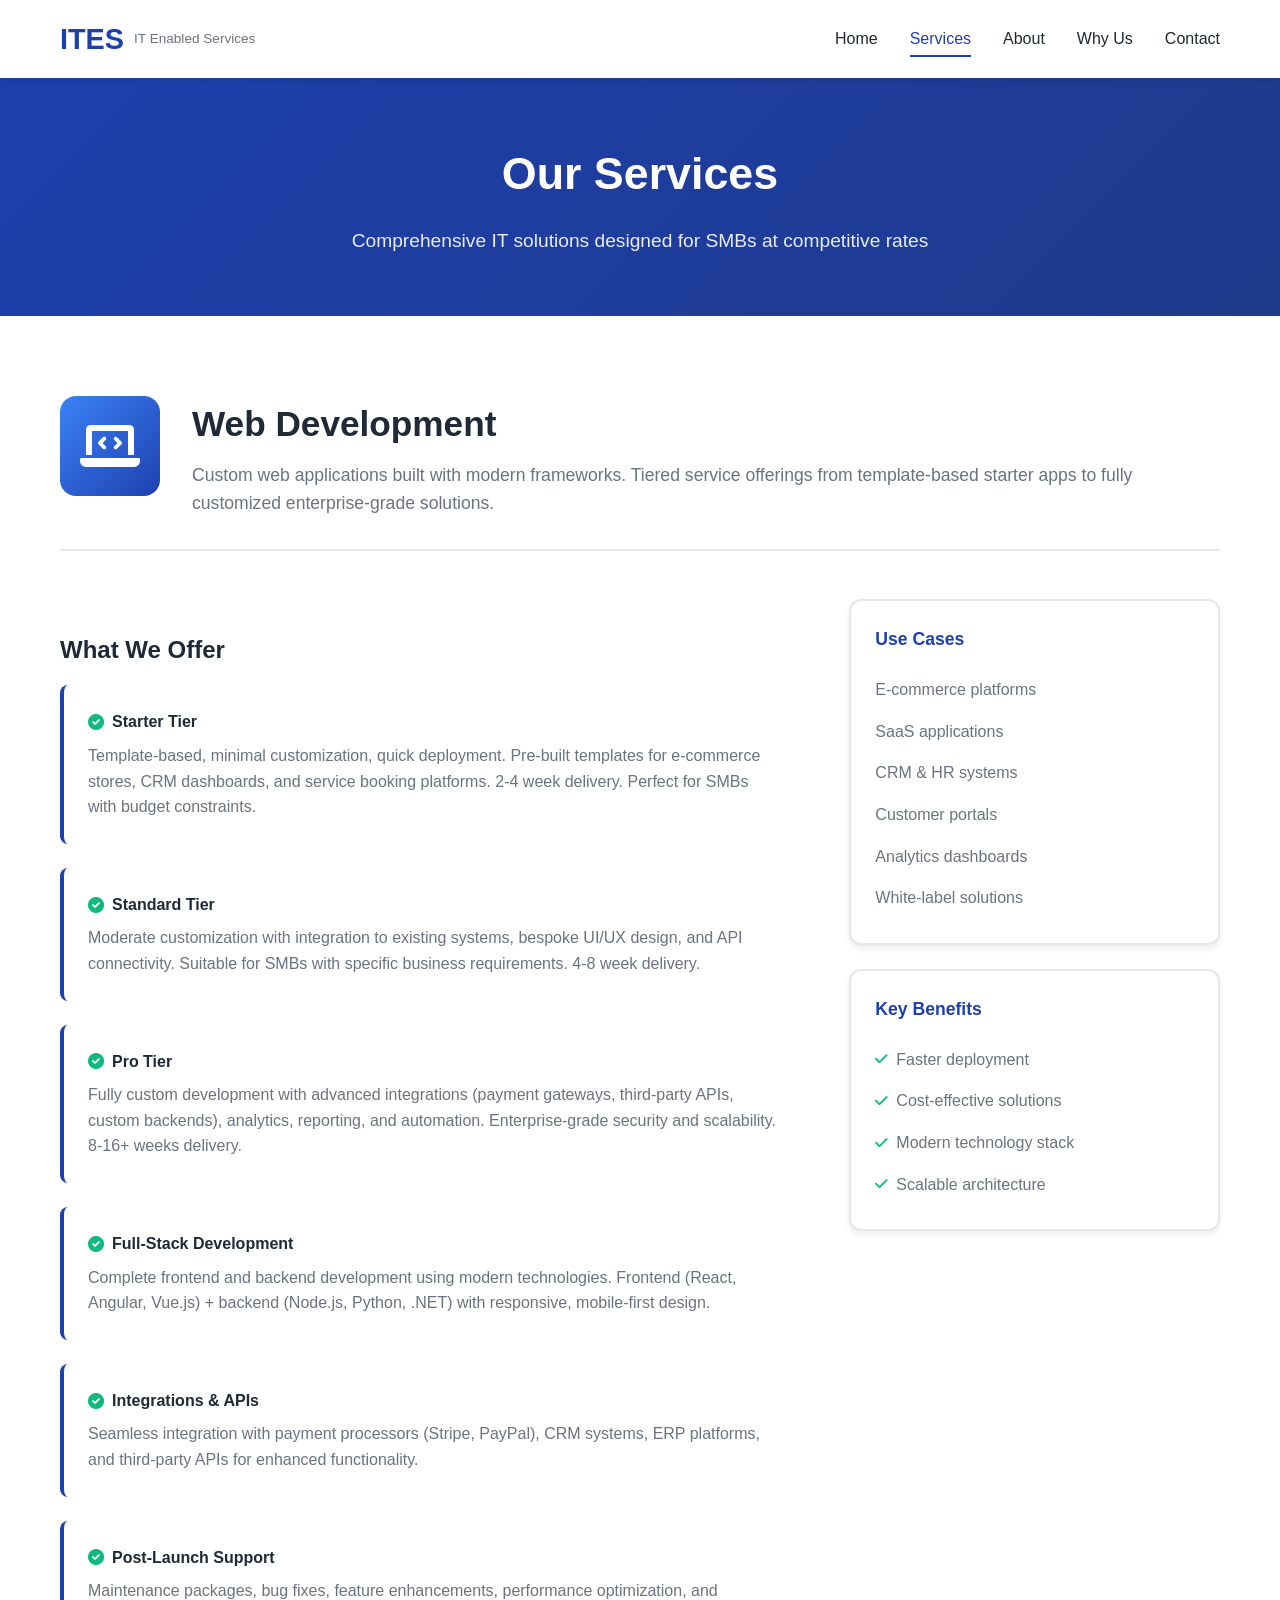
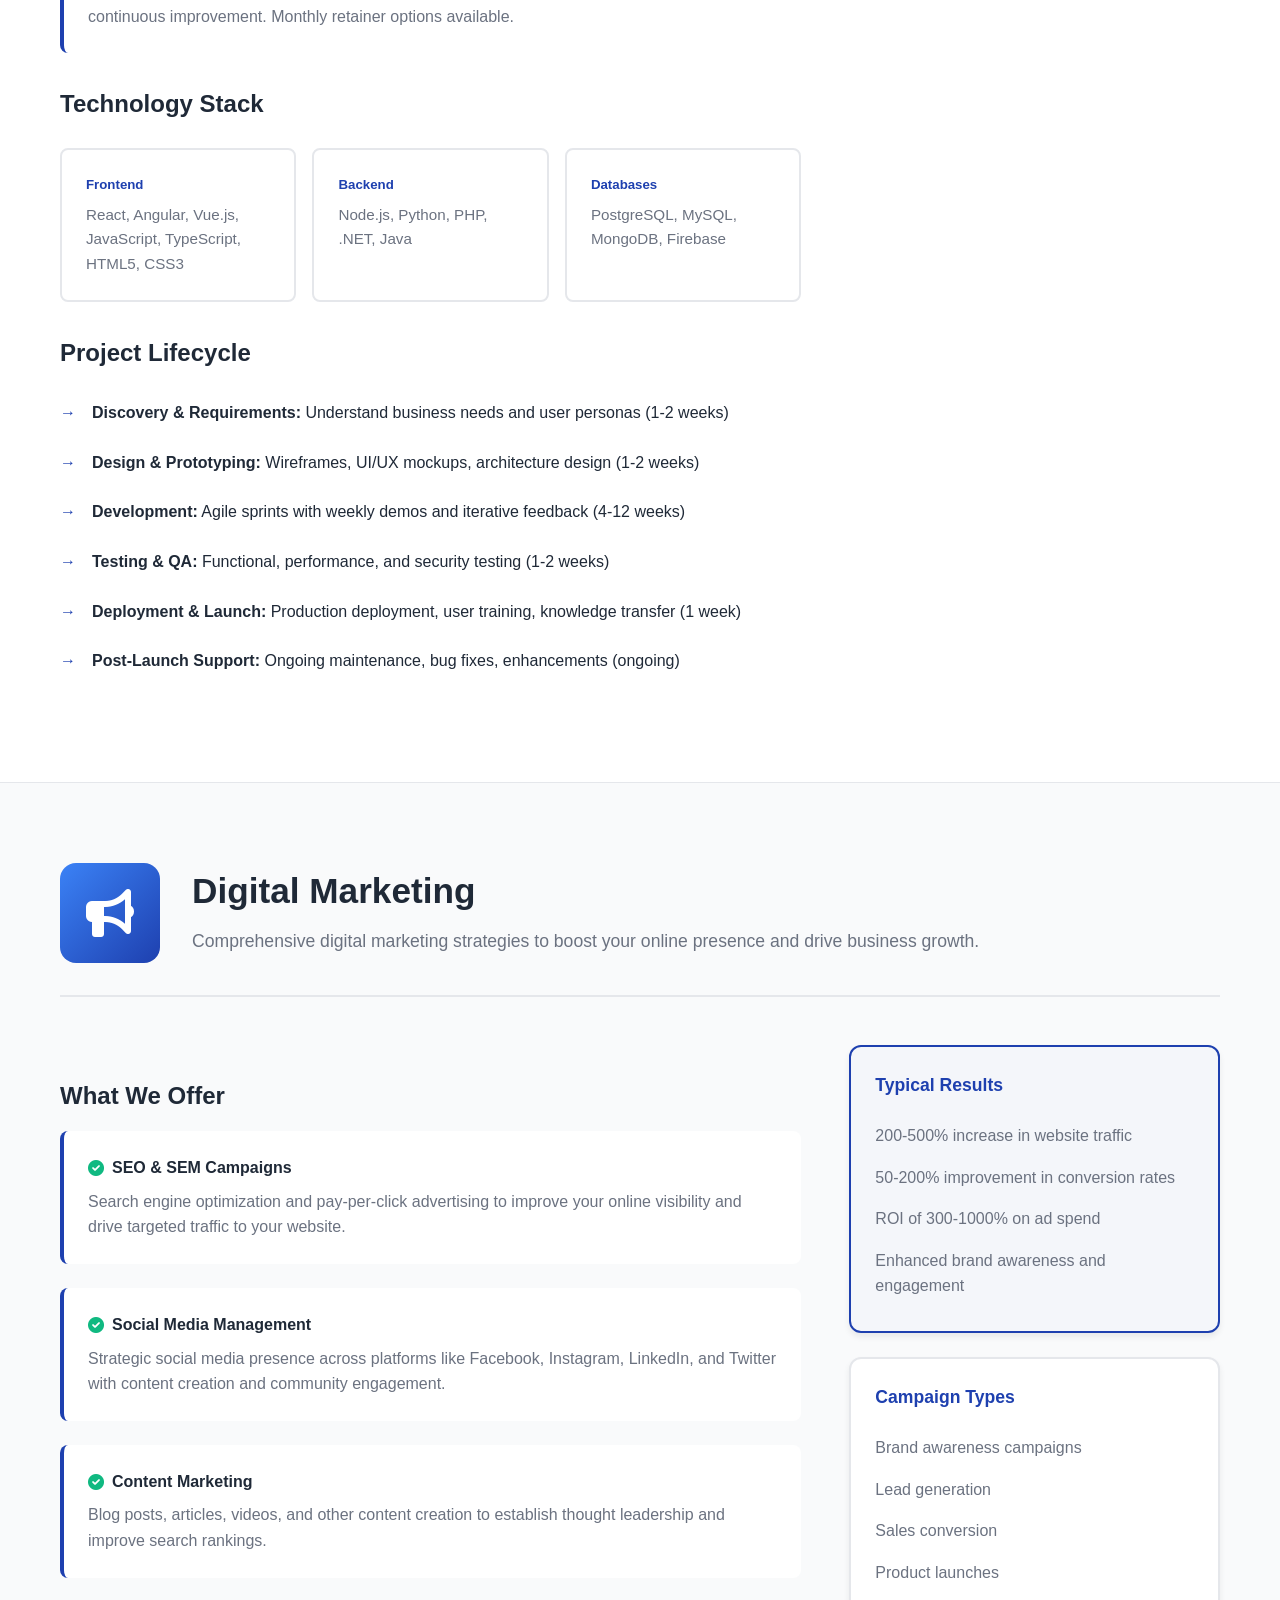
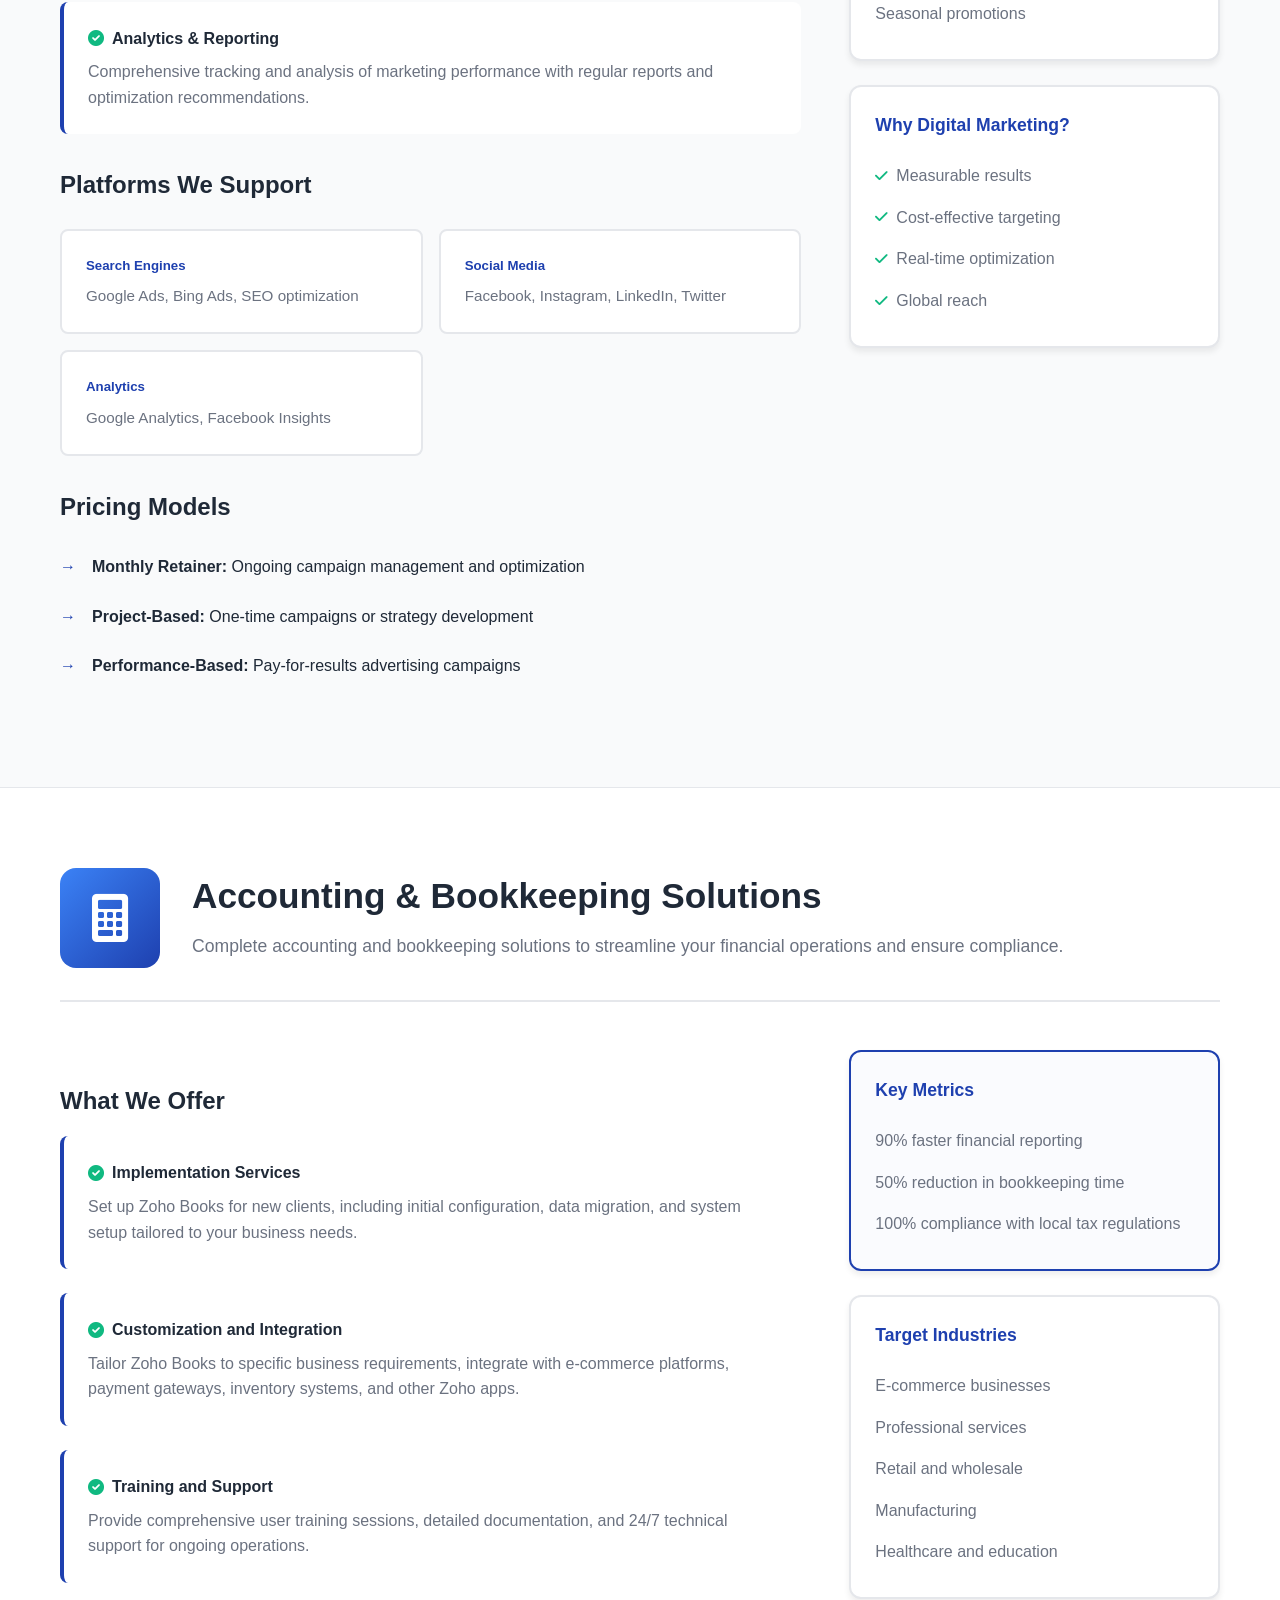
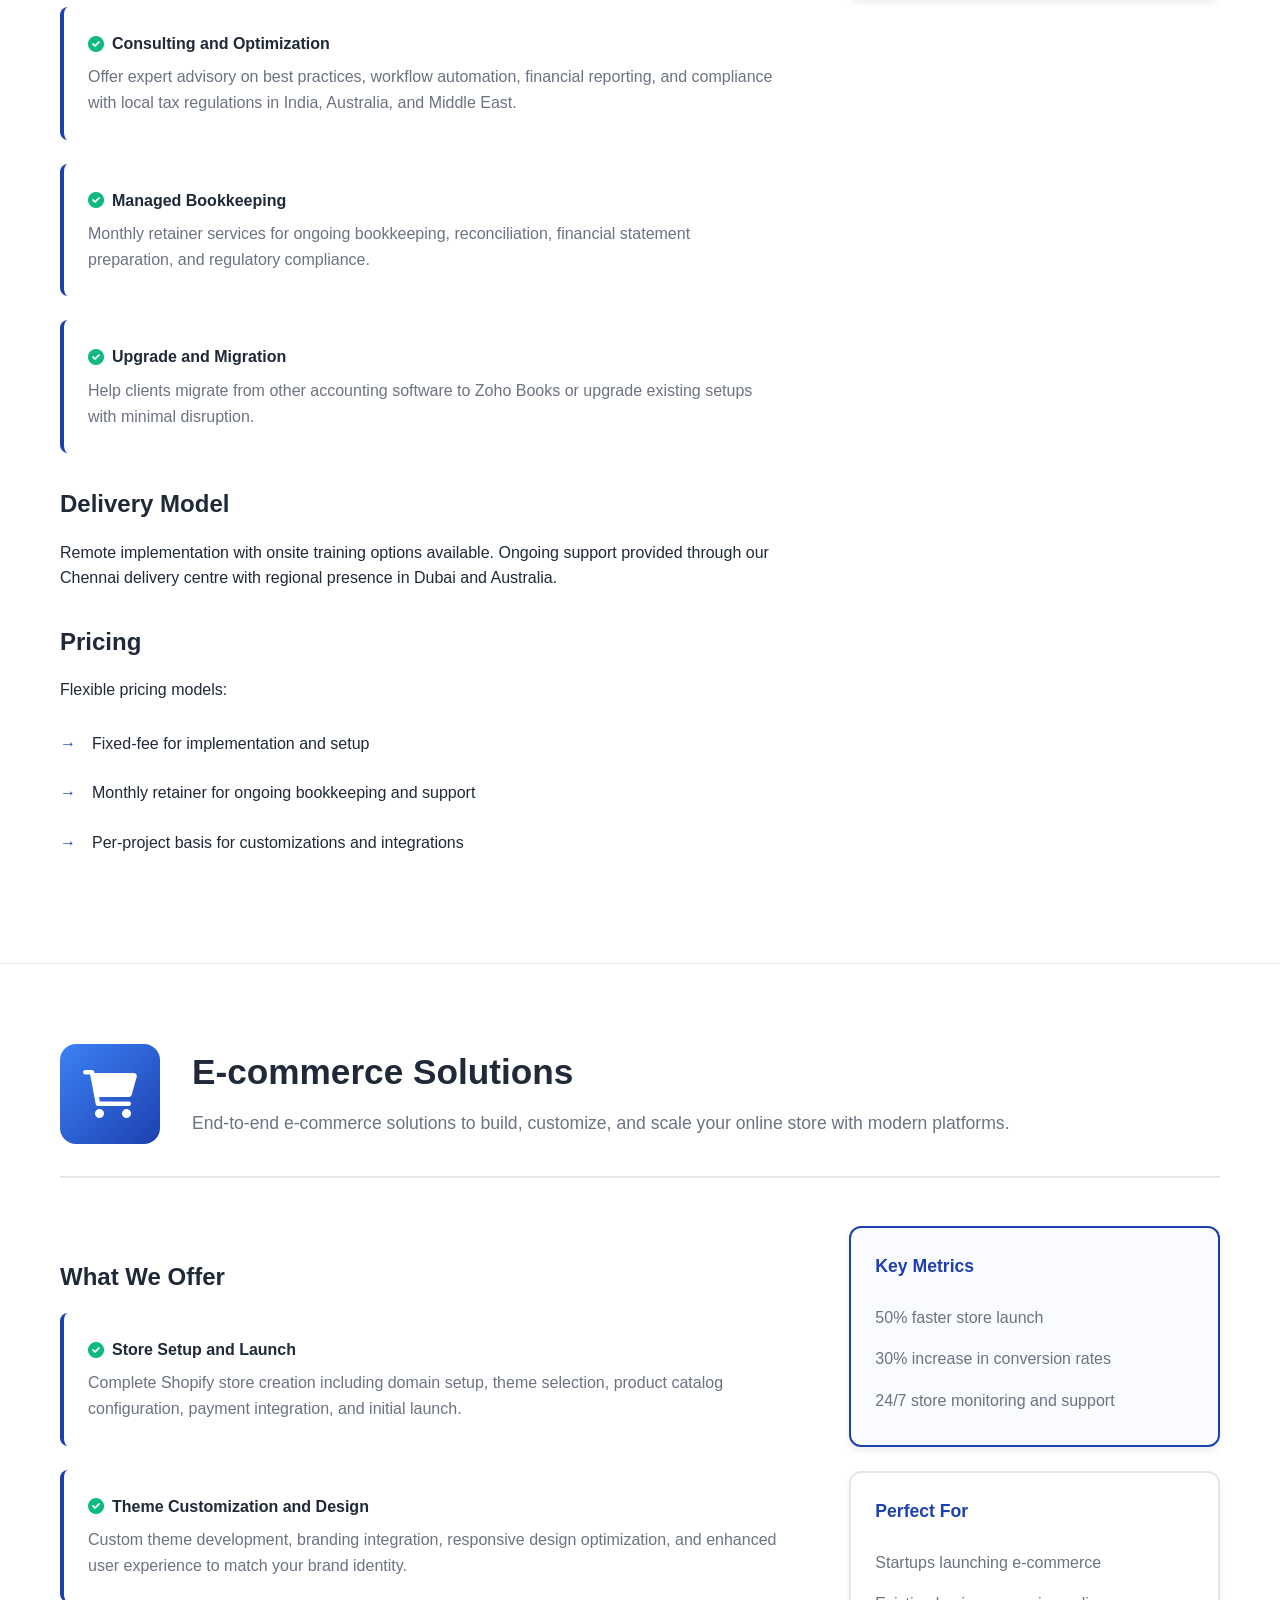
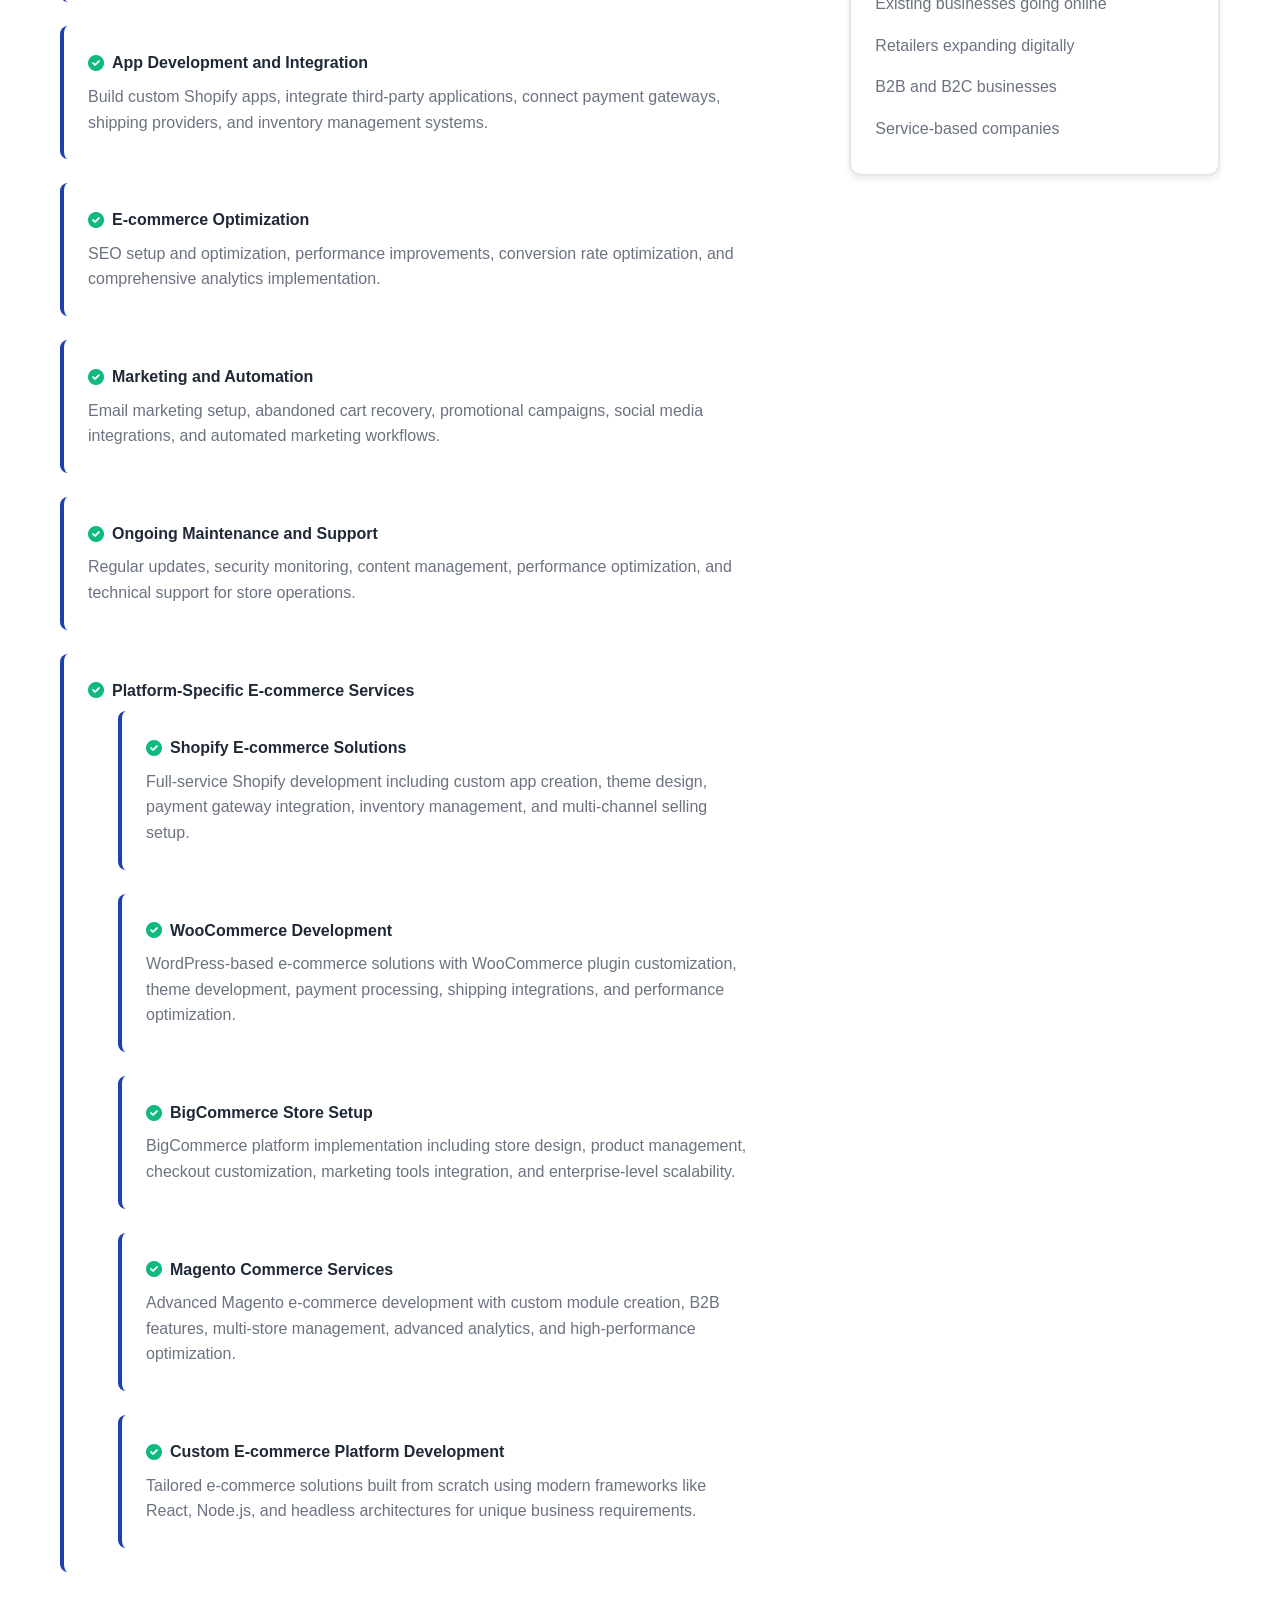
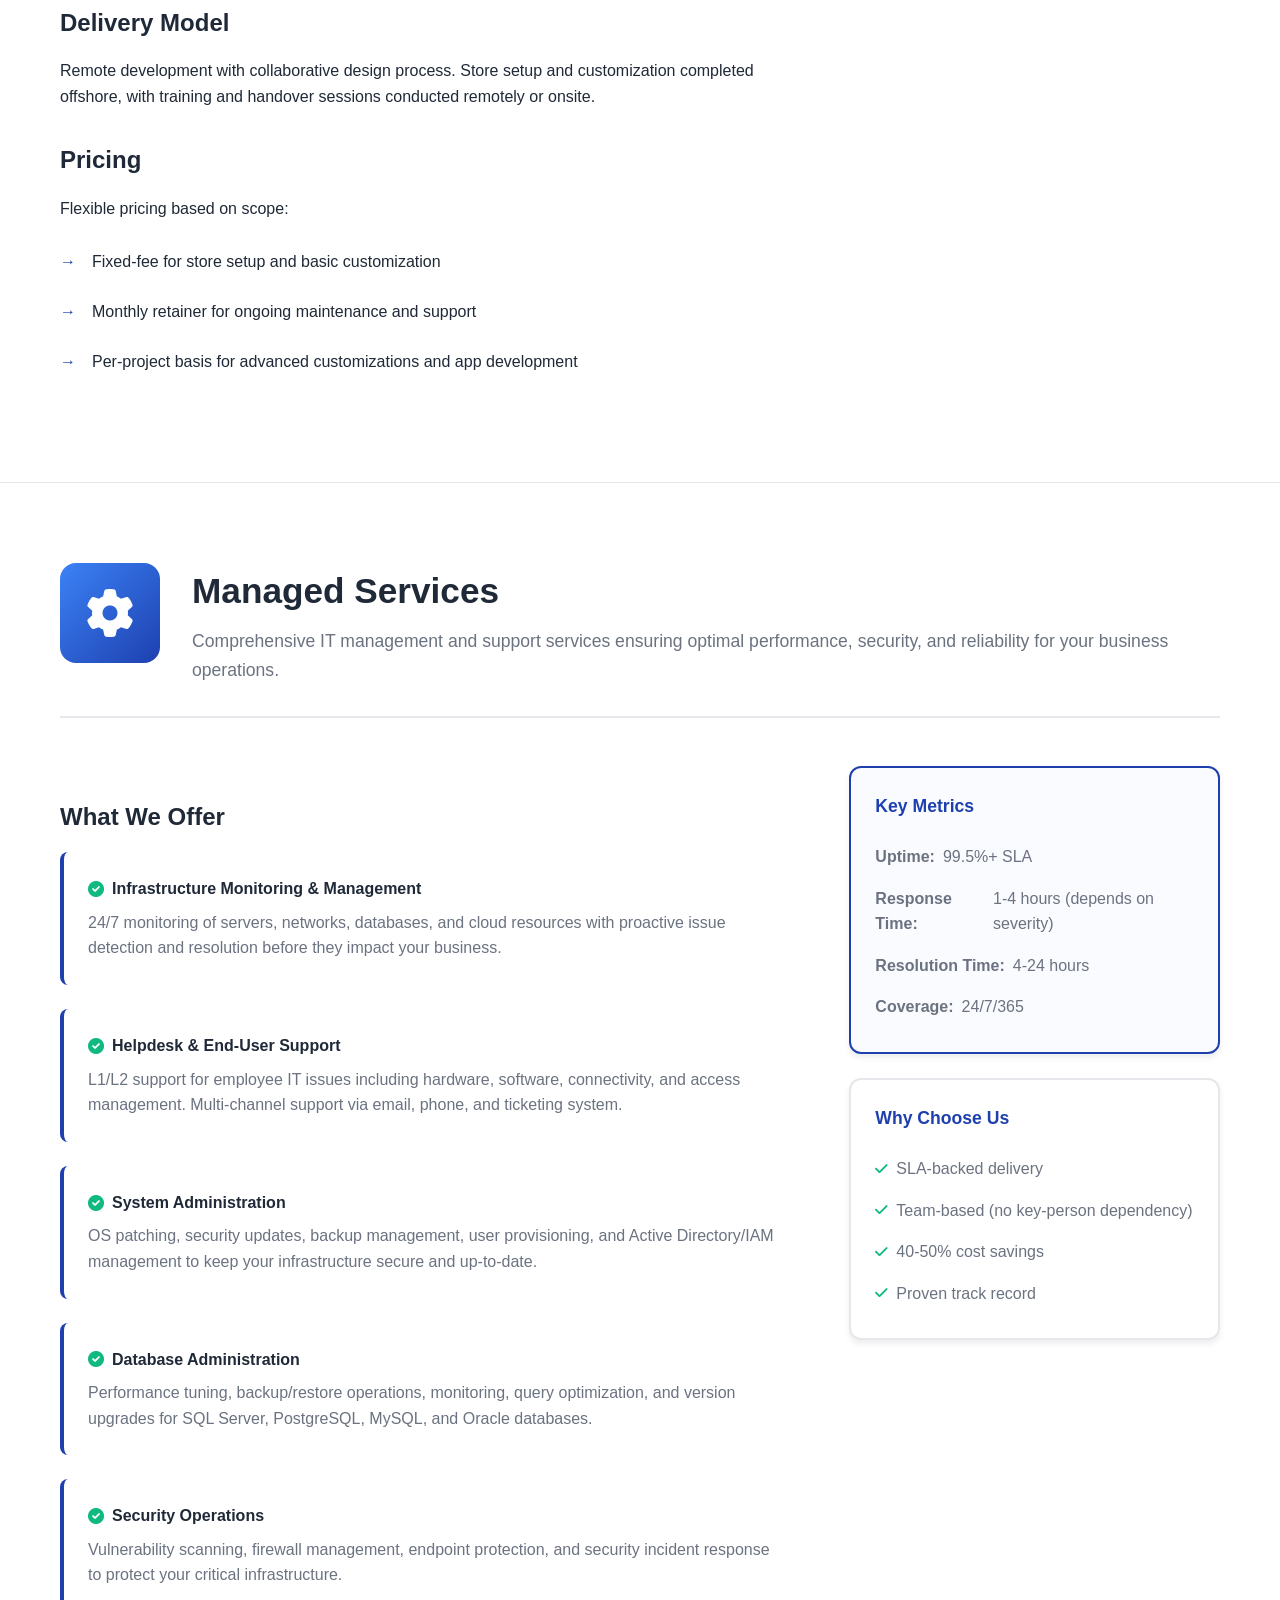
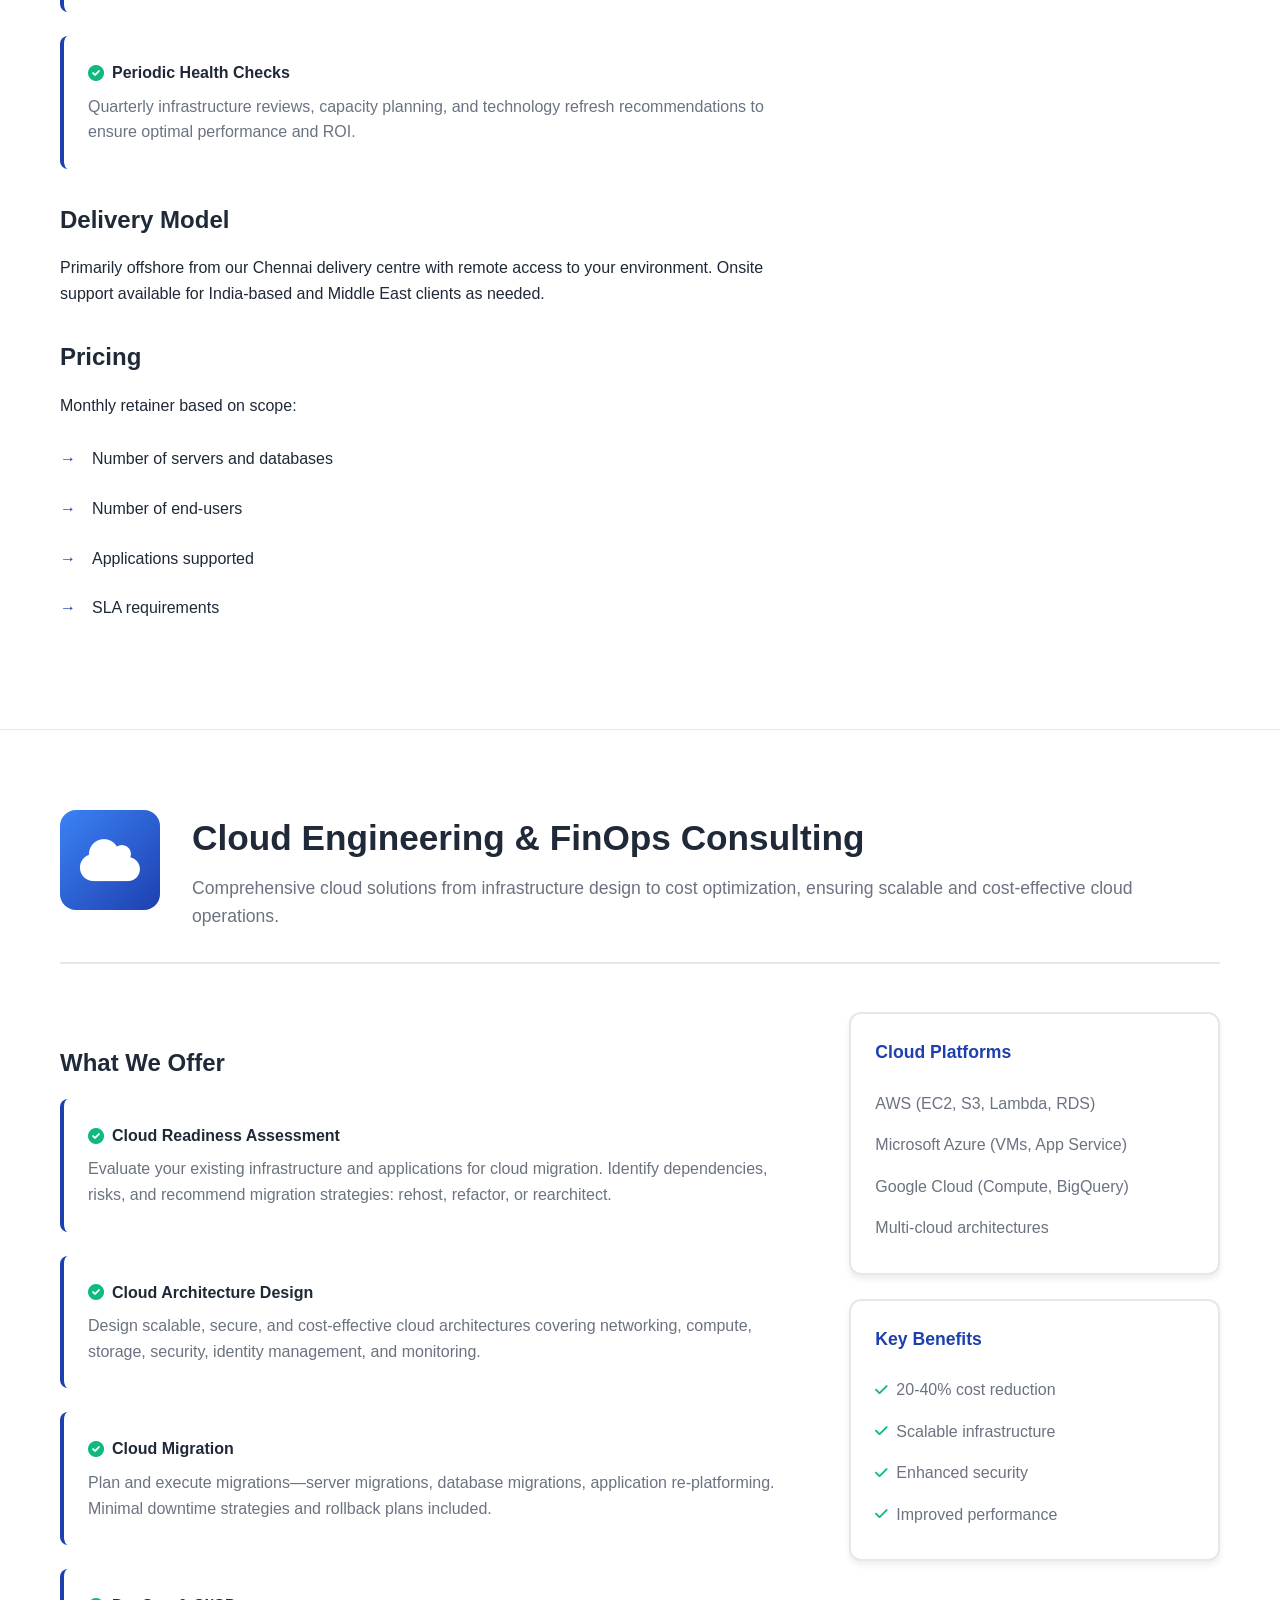
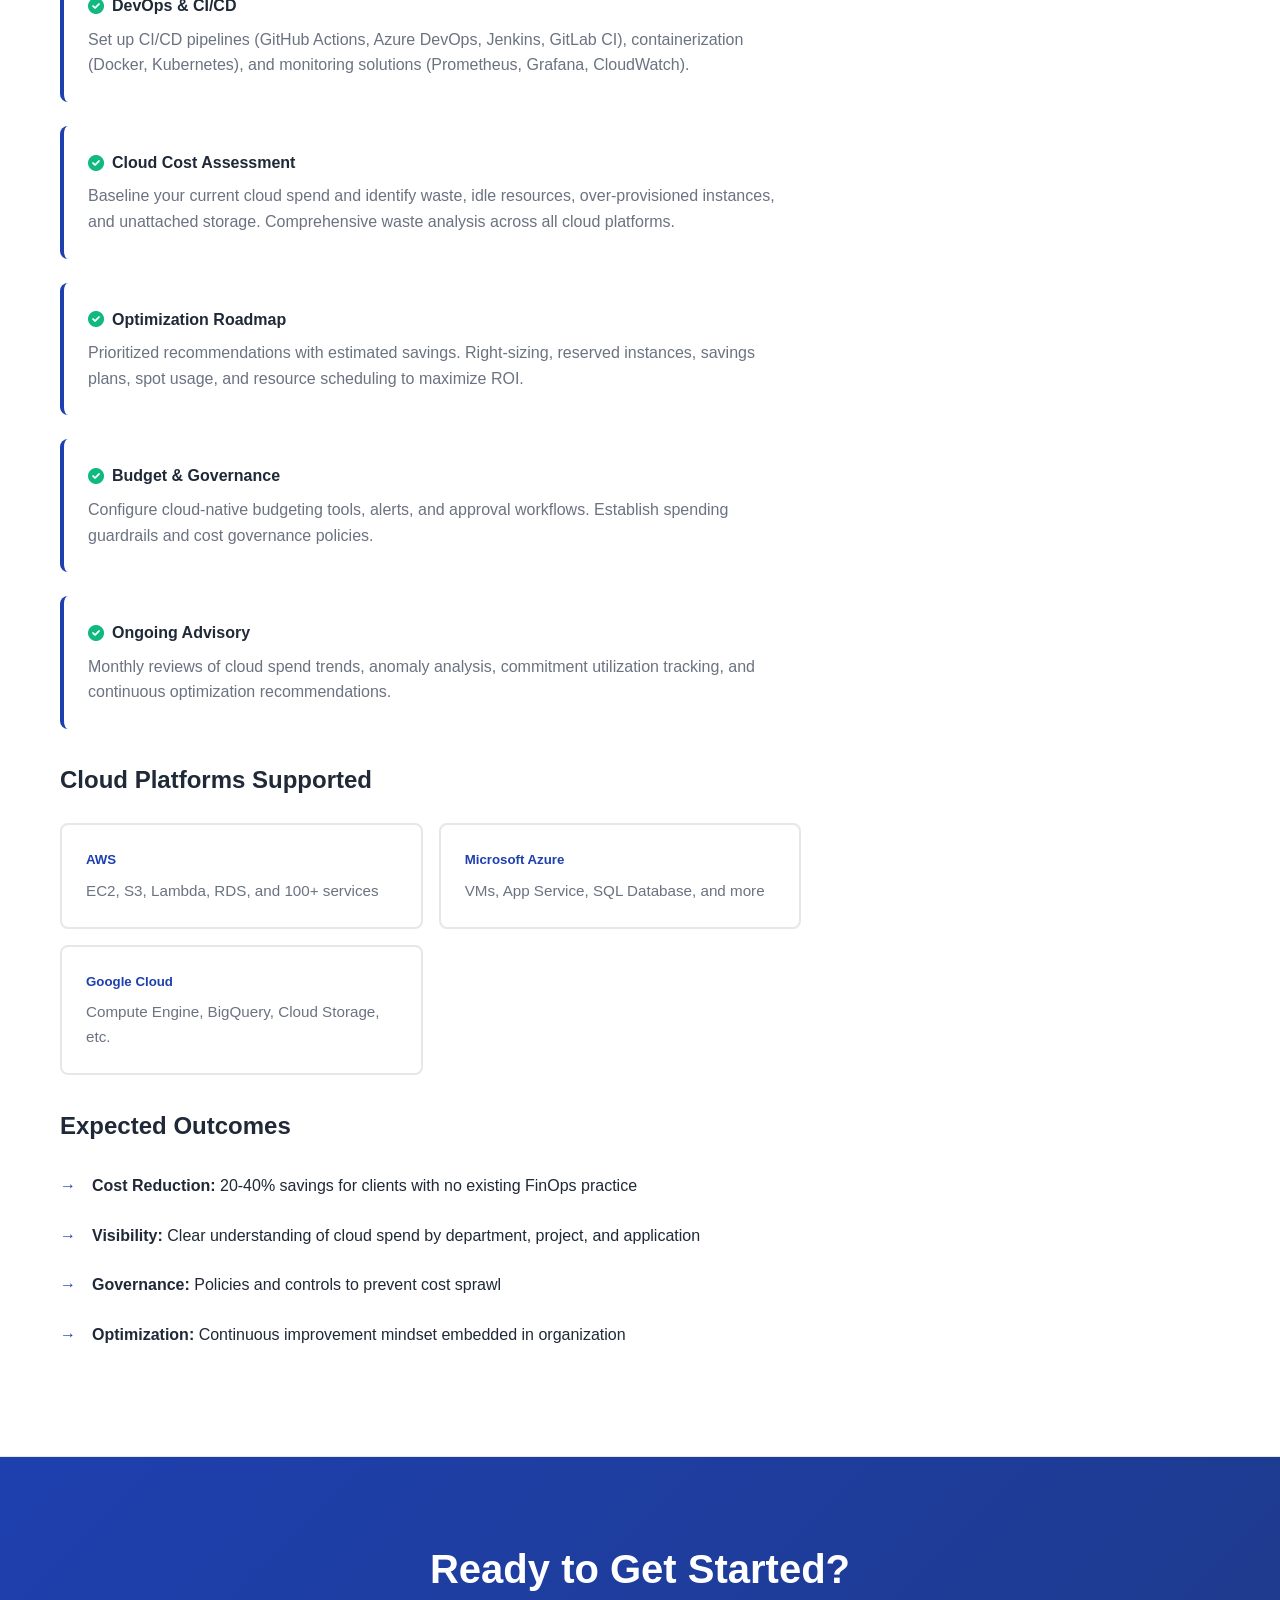
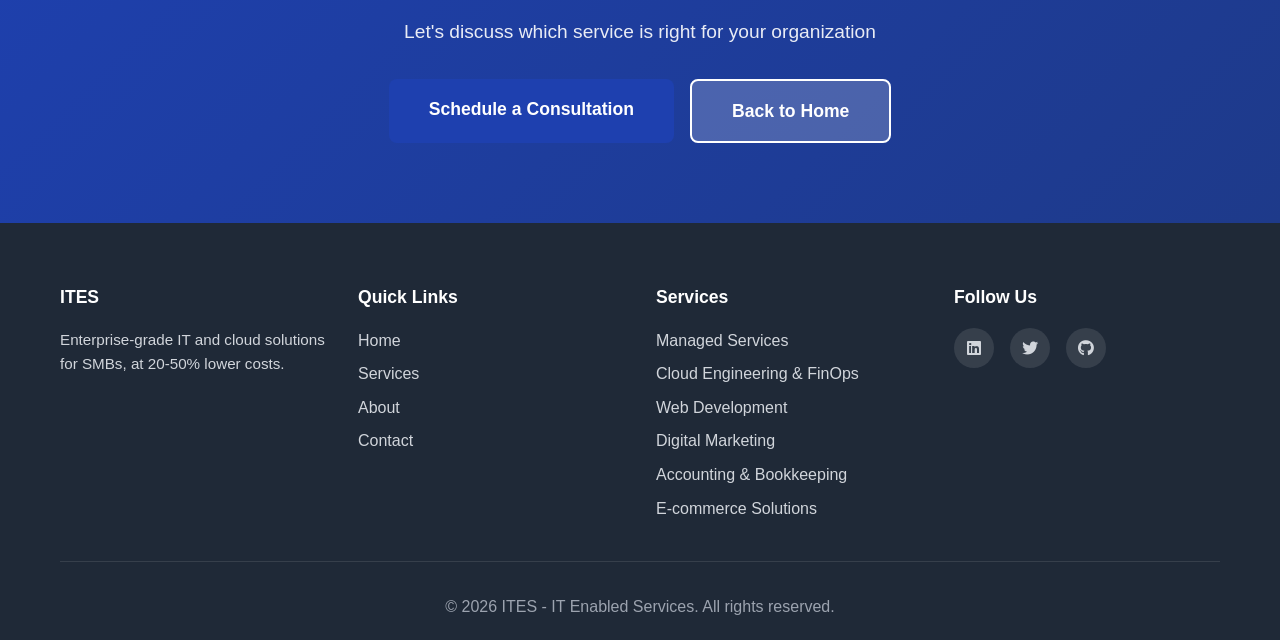
==== commit b87ffba9: "Added e-commerce platform details under 'platform-specific e-commerce services'" ====
--- a/services.html
+++ b/services.html
@@ -353,7 +353,39 @@
                             <h4><i class="fas fa-check-circle"></i> Ongoing Maintenance and Support</h4>
                             <p>Regular updates, security monitoring, content management, performance optimization, and technical support for store operations.</p>
                         </div>
-                    </div>
+
+                        <div class="offering">
+                            <h4><i class="fas fa-check-circle"></i>Platform-Specific E-commerce Services</h4>
+                            <div style="margin-left: 30px;">
+                                <div class="service-offerings">
+                                    <div class="offering">
+                                        <h4><i class="fas fa-check-circle"></i> Shopify E-commerce Solutions</h4>
+                                        <p>Full-service Shopify development including custom app creation, theme design, payment gateway integration, inventory management, and multi-channel selling setup.</p>
+                                    </div>
+                                    <div class="offering">
+                                        <h4><i class="fas fa-check-circle"></i> WooCommerce Development</h4>
+                                        <p>WordPress-based e-commerce solutions with WooCommerce plugin customization, theme development, payment processing, shipping integrations, and performance optimization.</p>
+                                    </div>
+                                    <div class="offering">
+                                        <h4><i class="fas fa-check-circle"></i> BigCommerce Store Setup</h4>
+                                        <p>BigCommerce platform implementation including store design, product management, checkout customization, marketing tools integration, and enterprise-level scalability.</p>
+                                    </div>
+                                    <div class="offering">
+                                        <h4><i class="fas fa-check-circle"></i> Magento Commerce Services</h4>
+                                        <p>Advanced Magento e-commerce development with custom module creation, B2B features, multi-store management, advanced analytics, and high-performance optimization.</p>
+                                    </div>
+                                    <div class="offering">
+                                        <h4><i class="fas fa-check-circle"></i> Custom E-commerce Platform Development</h4>
+                                        <p>Tailored e-commerce solutions built from scratch using modern frameworks like React, Node.js, and headless architectures for unique business requirements.</p>
+                                    </div>
+                                </div>
+                            </div>
+                        </div>
+
+
+                    </div>
+
+
 
                     <h3>Delivery Model</h3>
                     <p>Remote development with collaborative design process. Store setup and customization completed offshore, with training and handover sessions conducted remotely or onsite.</p>
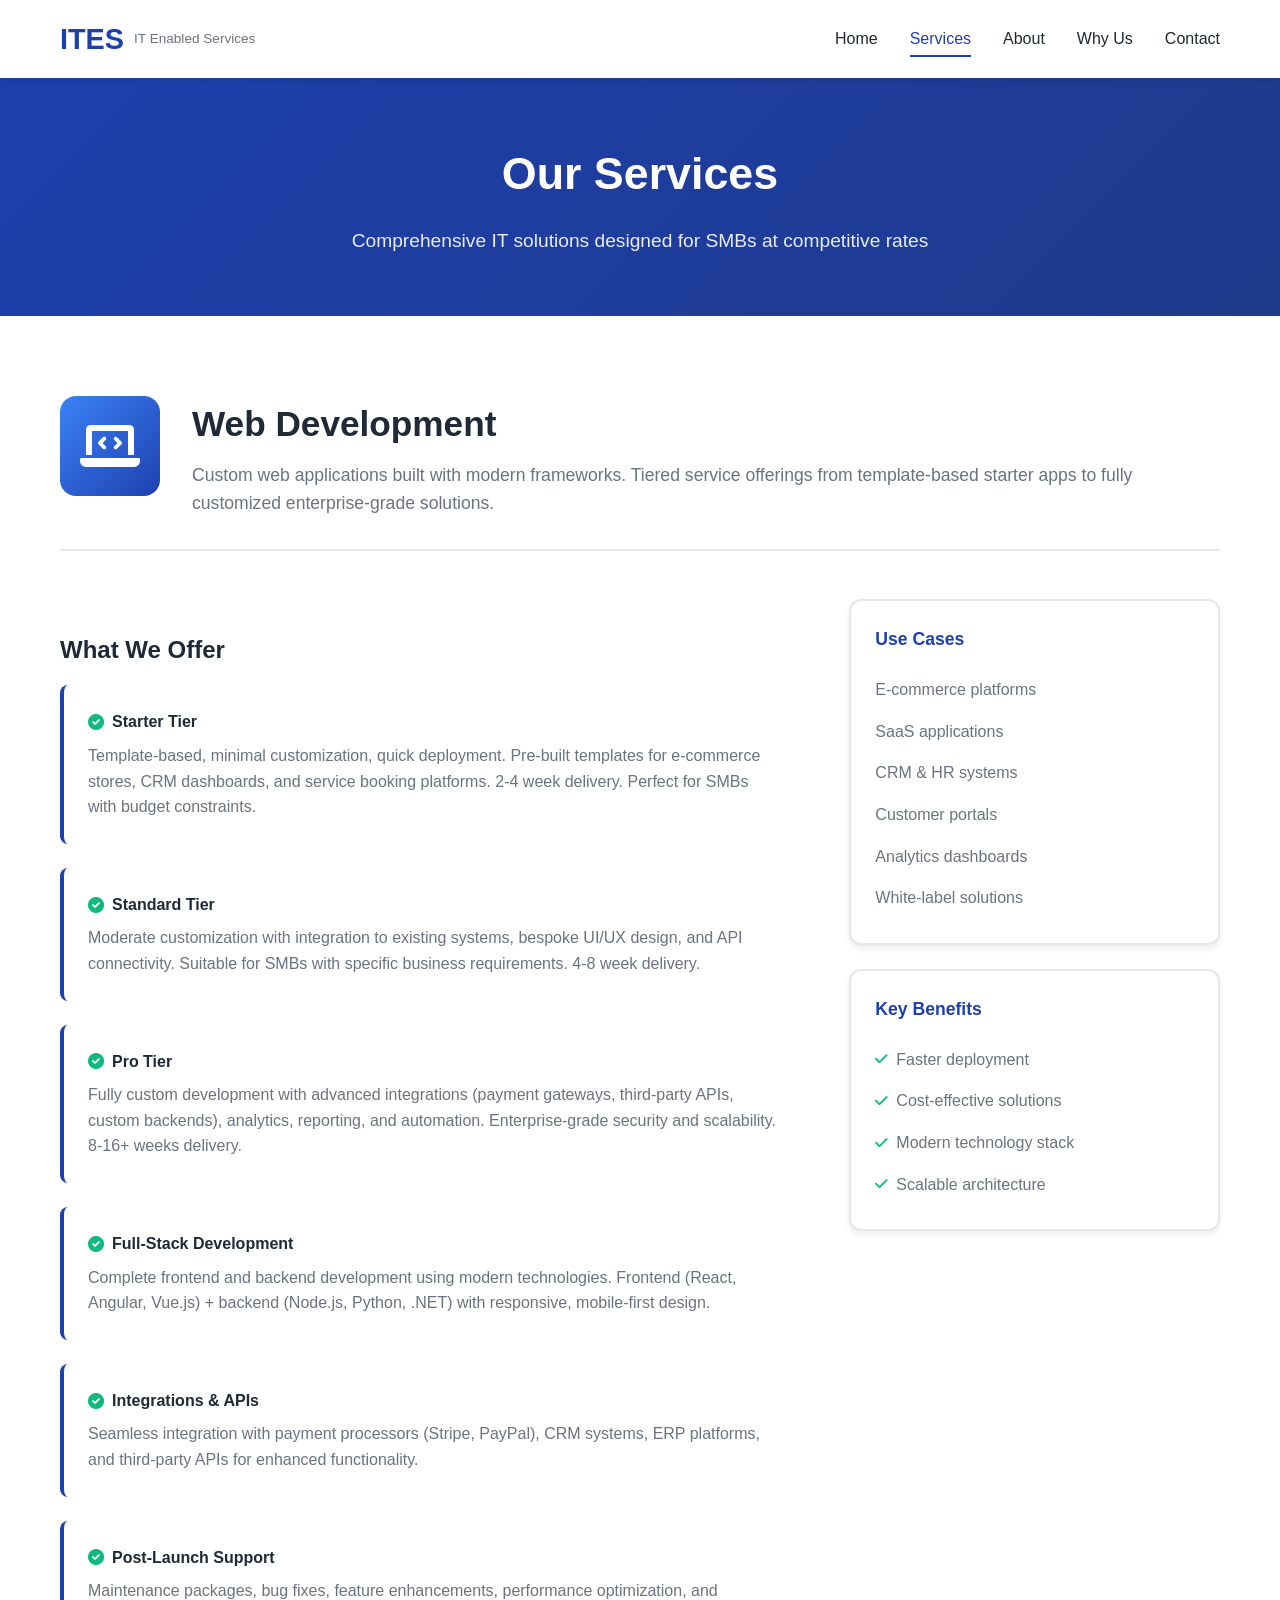
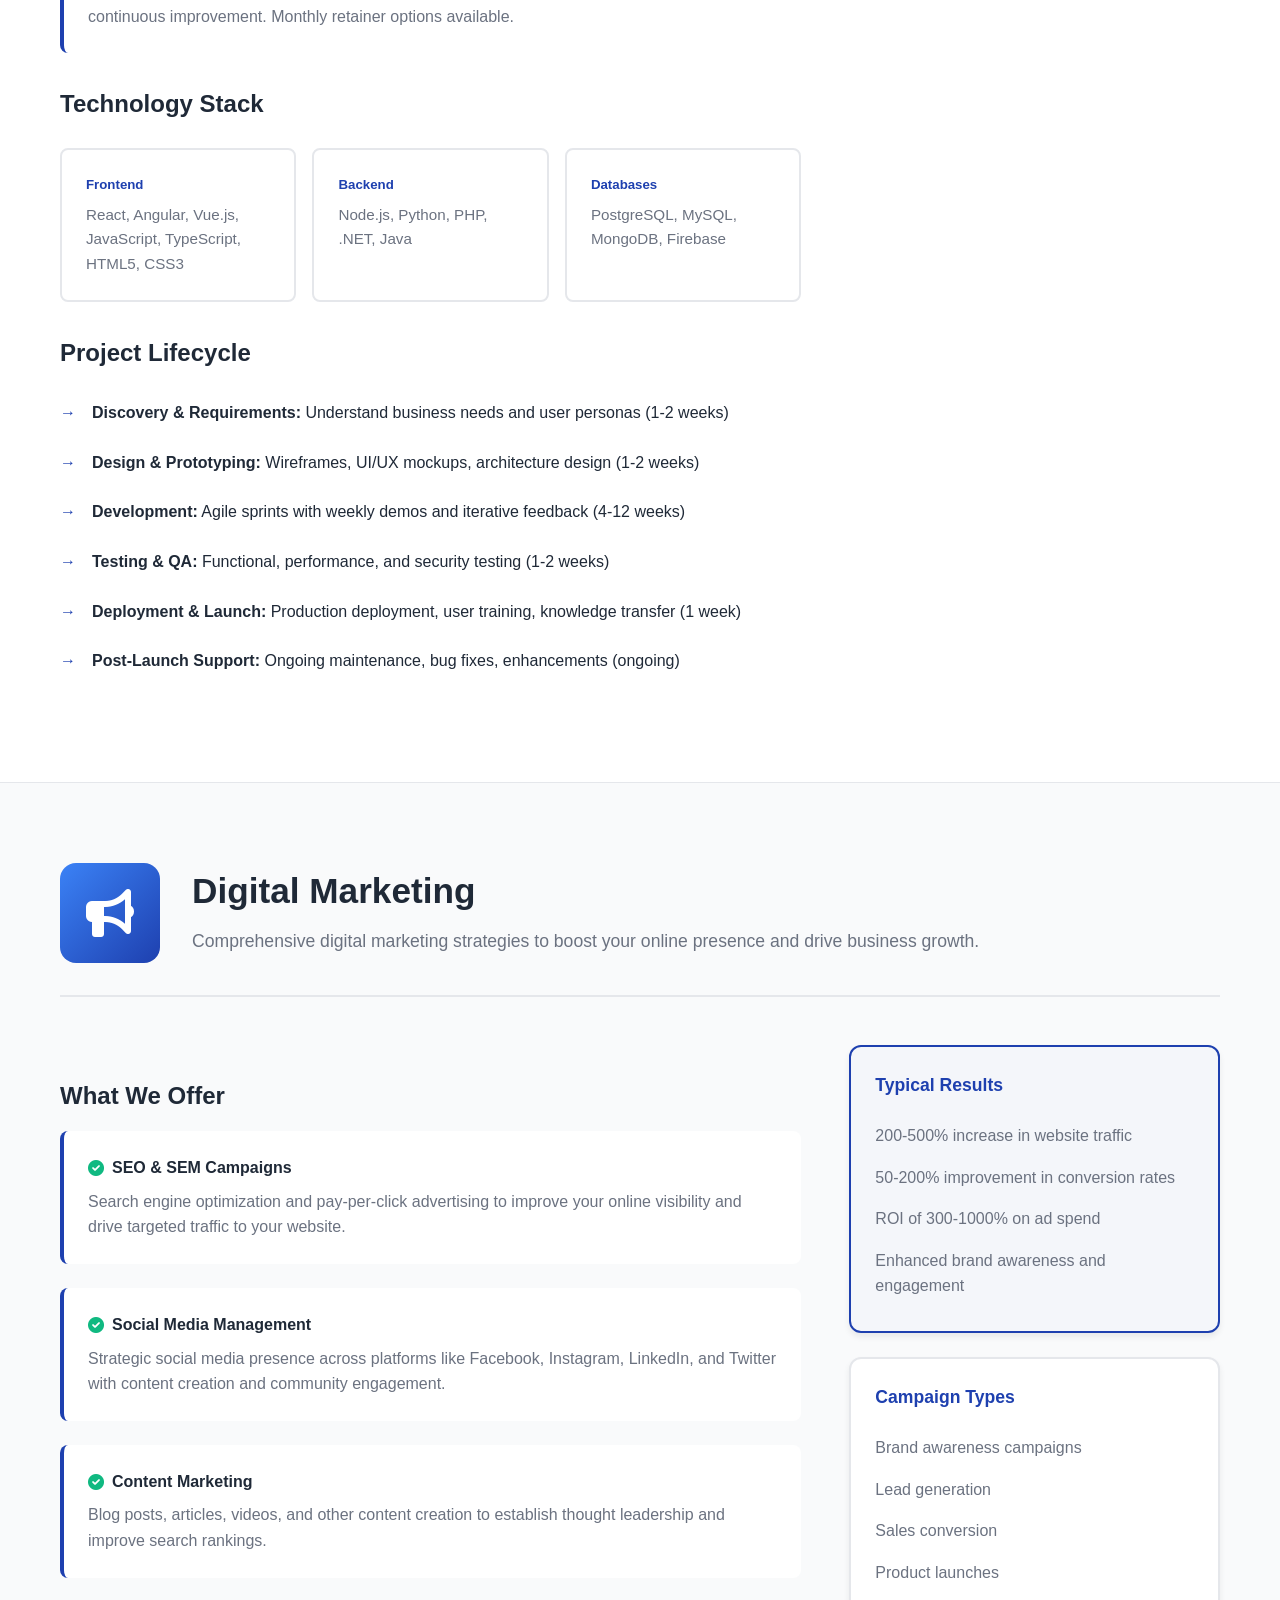
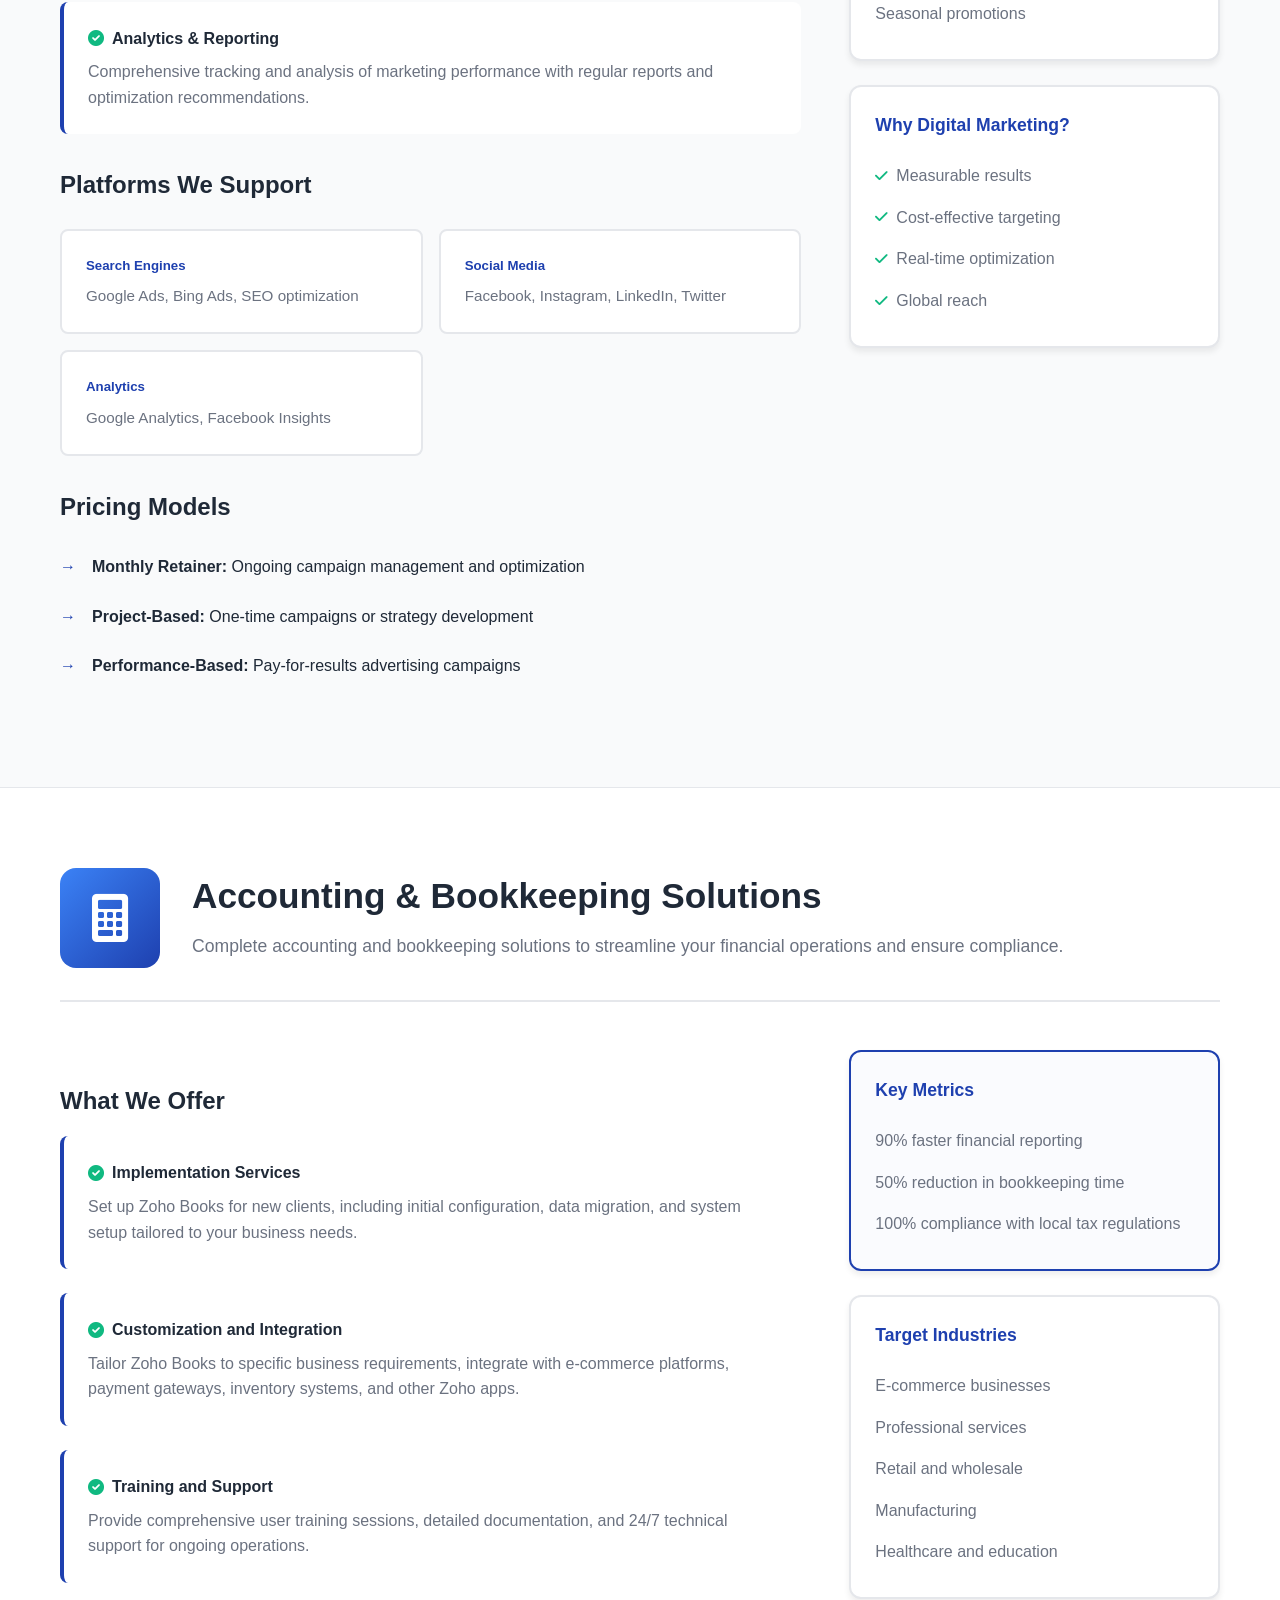
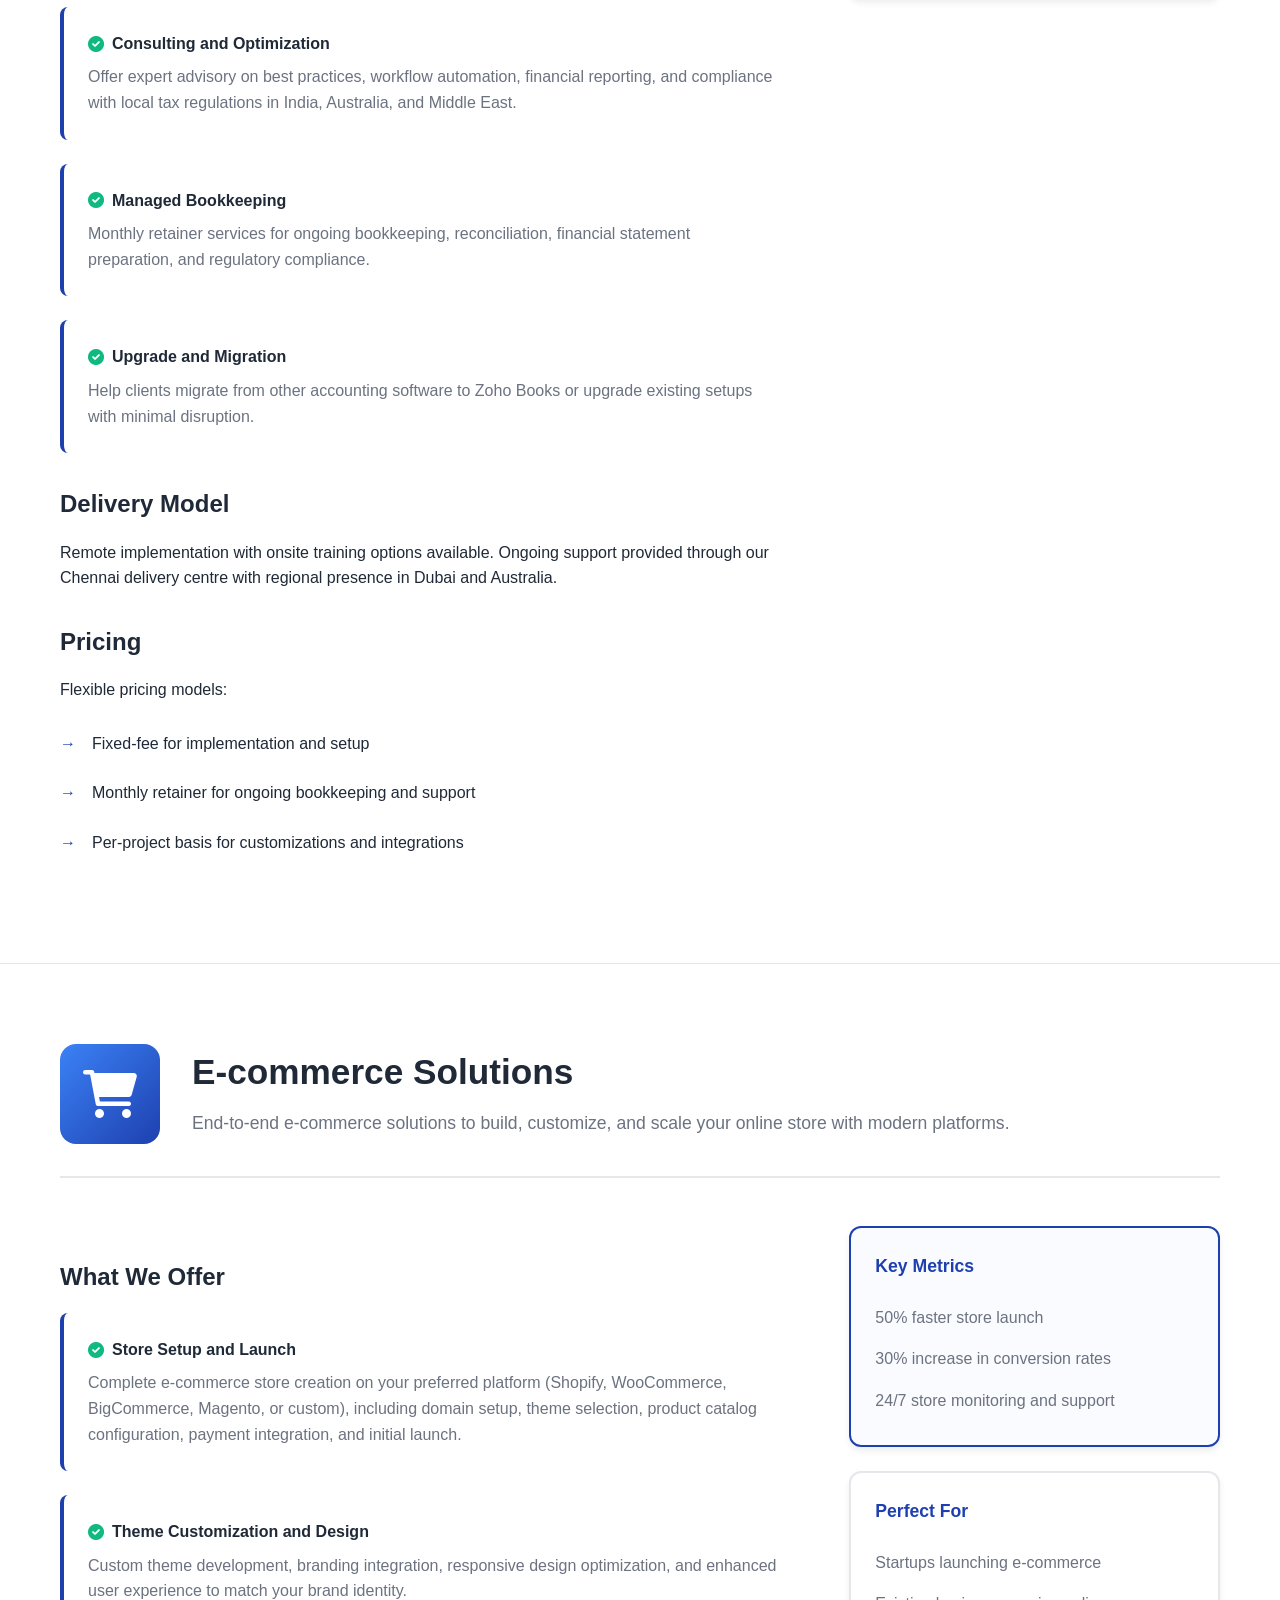
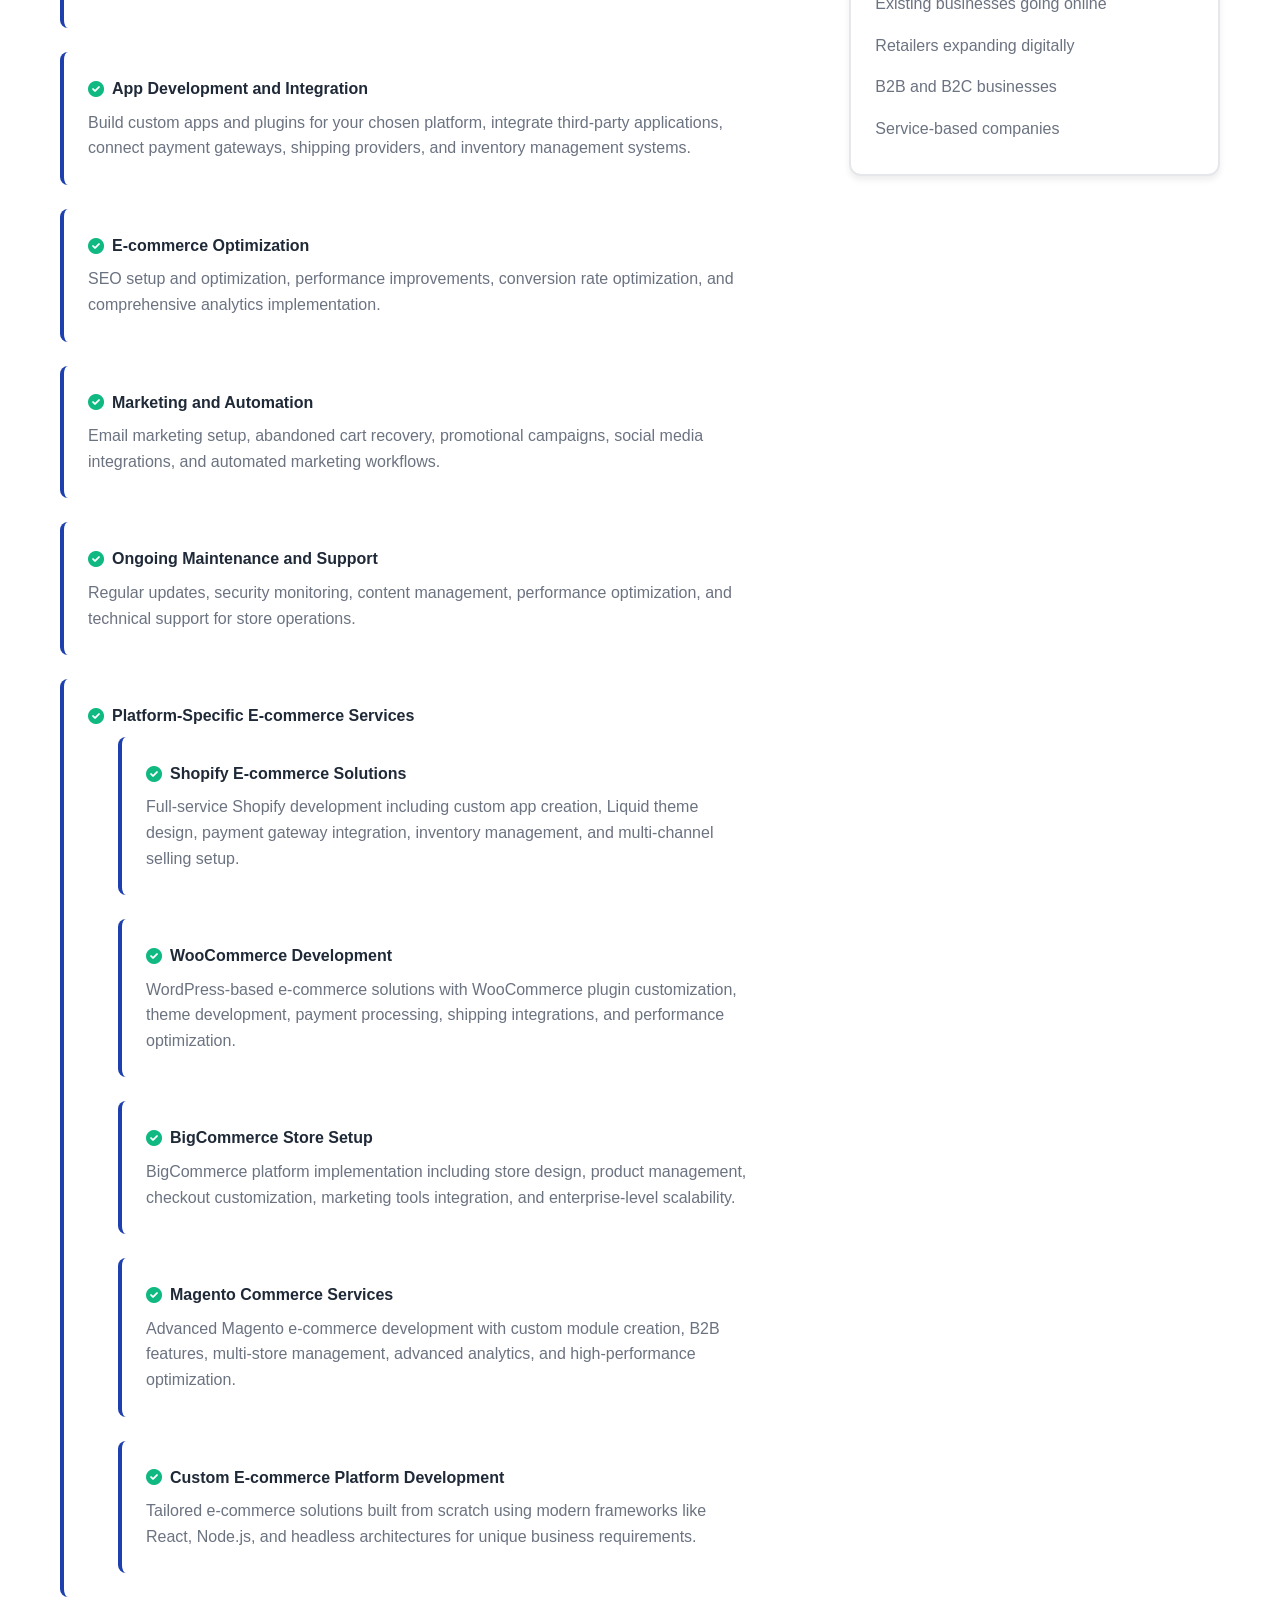
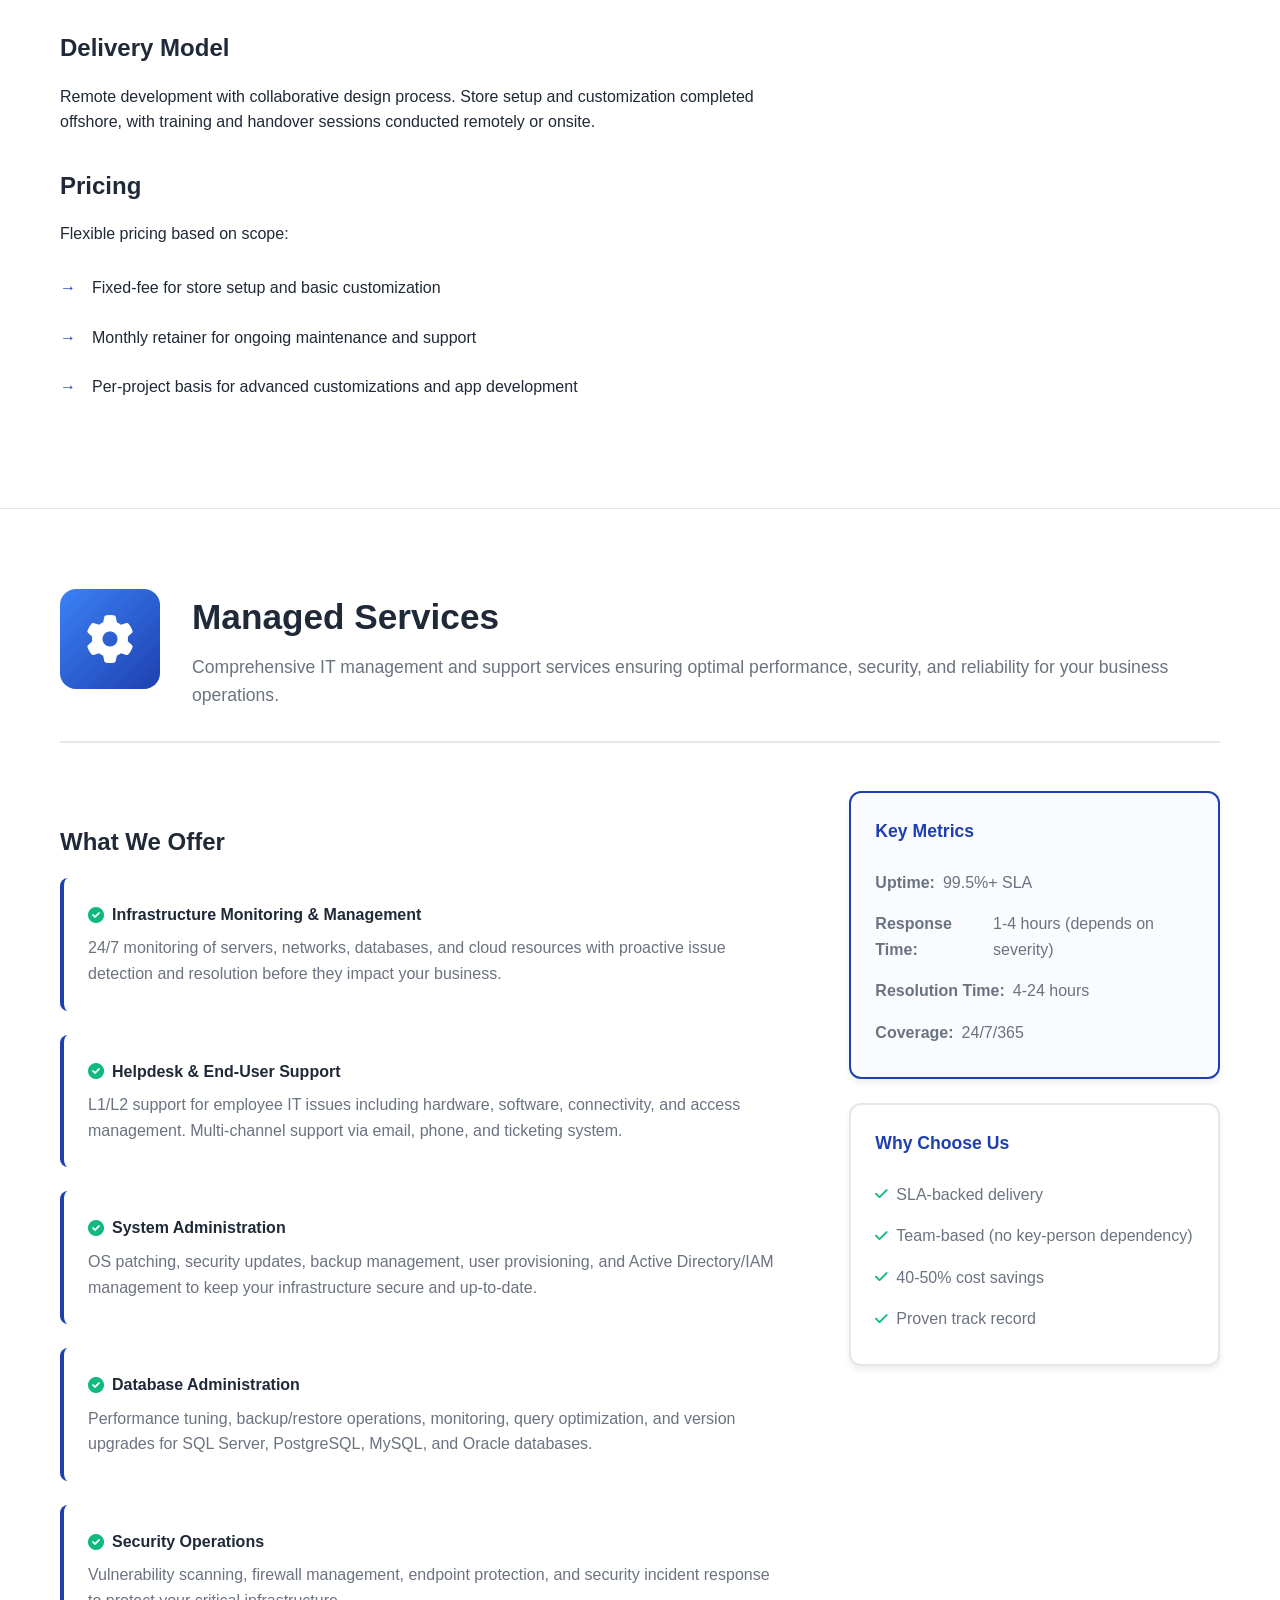
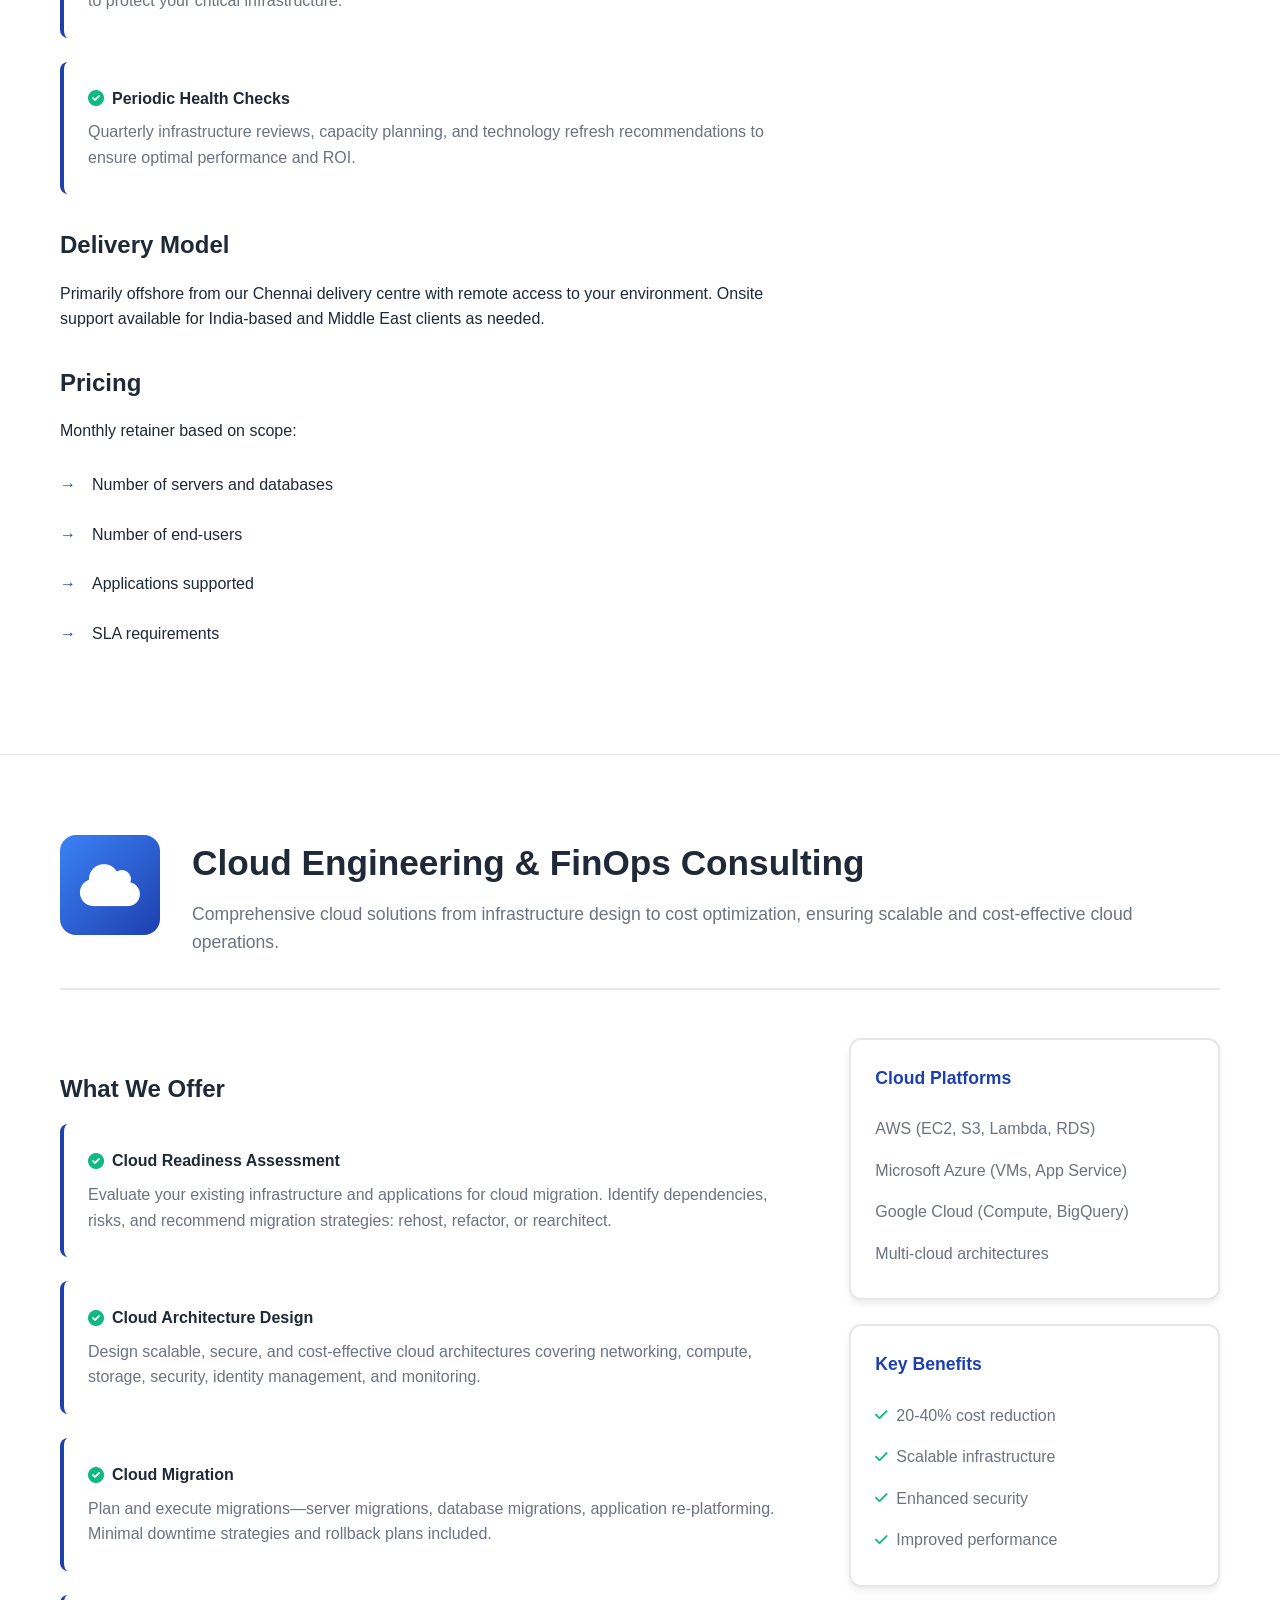
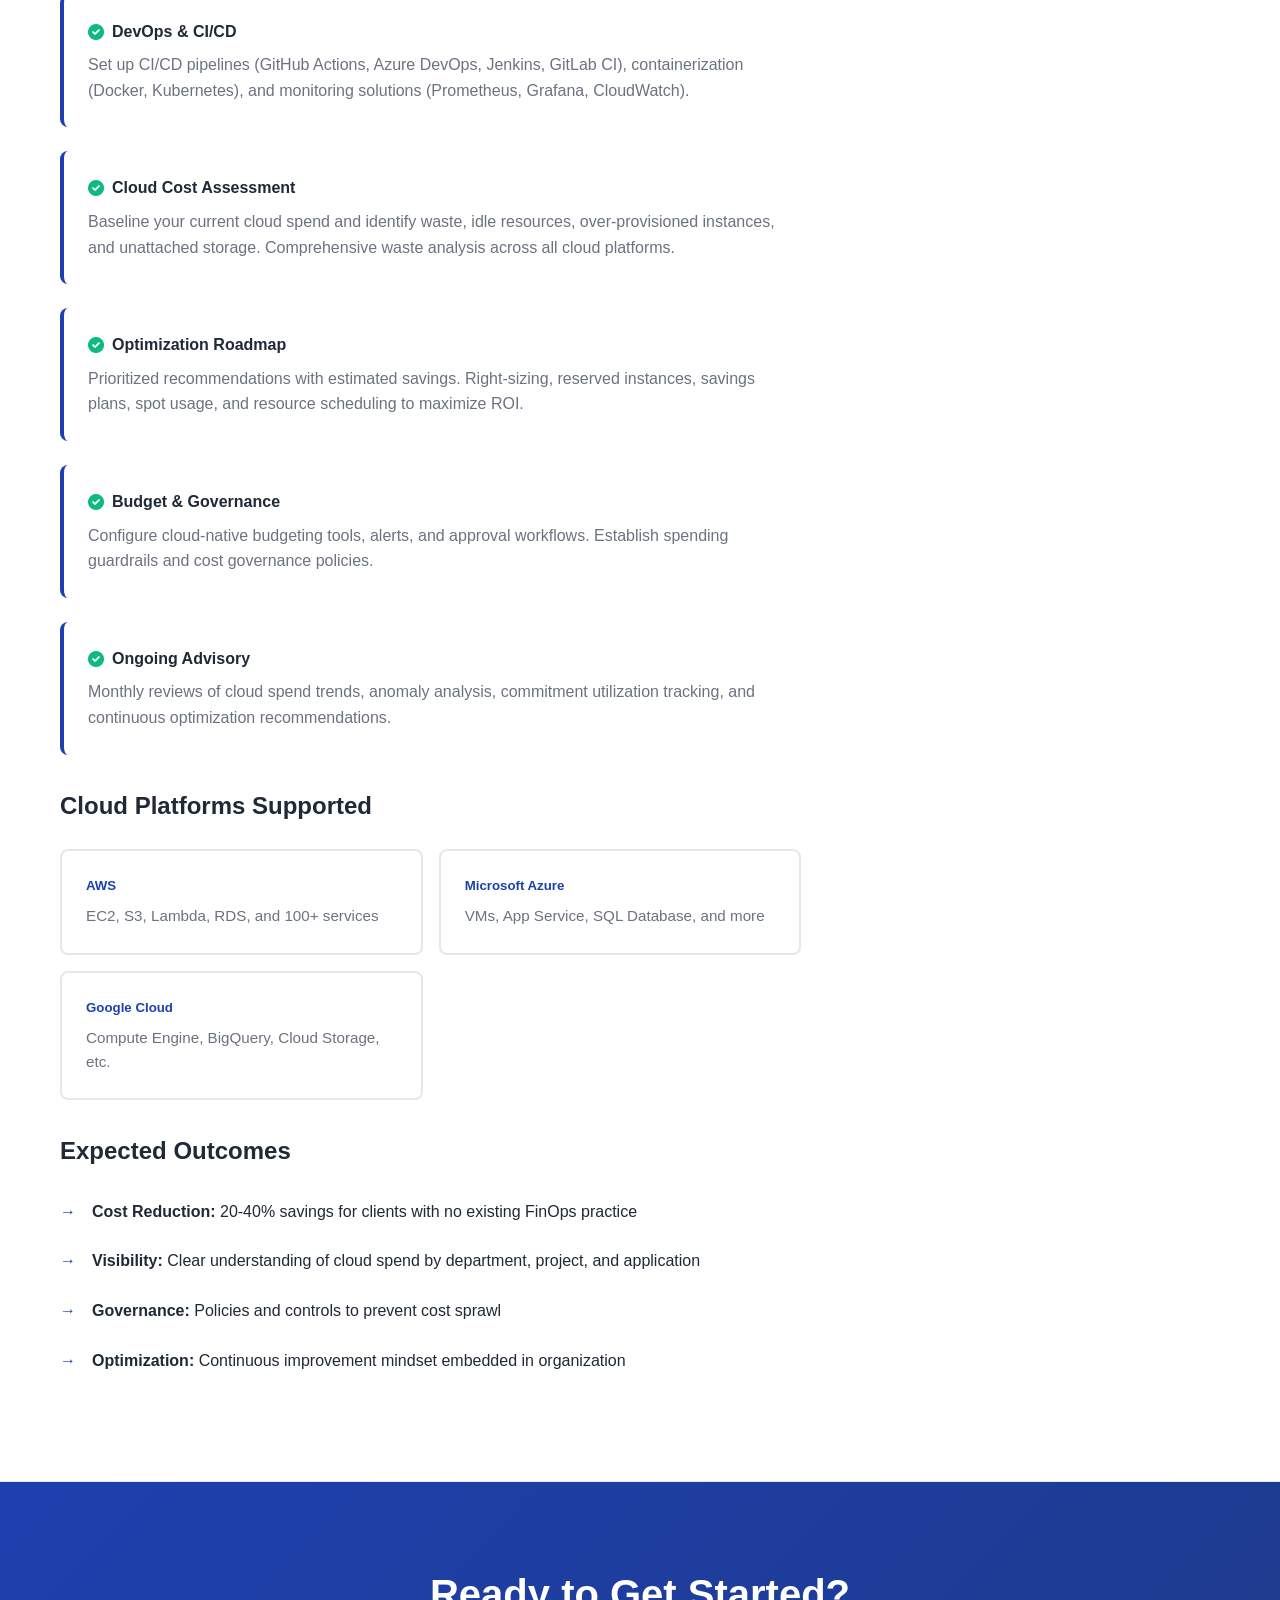
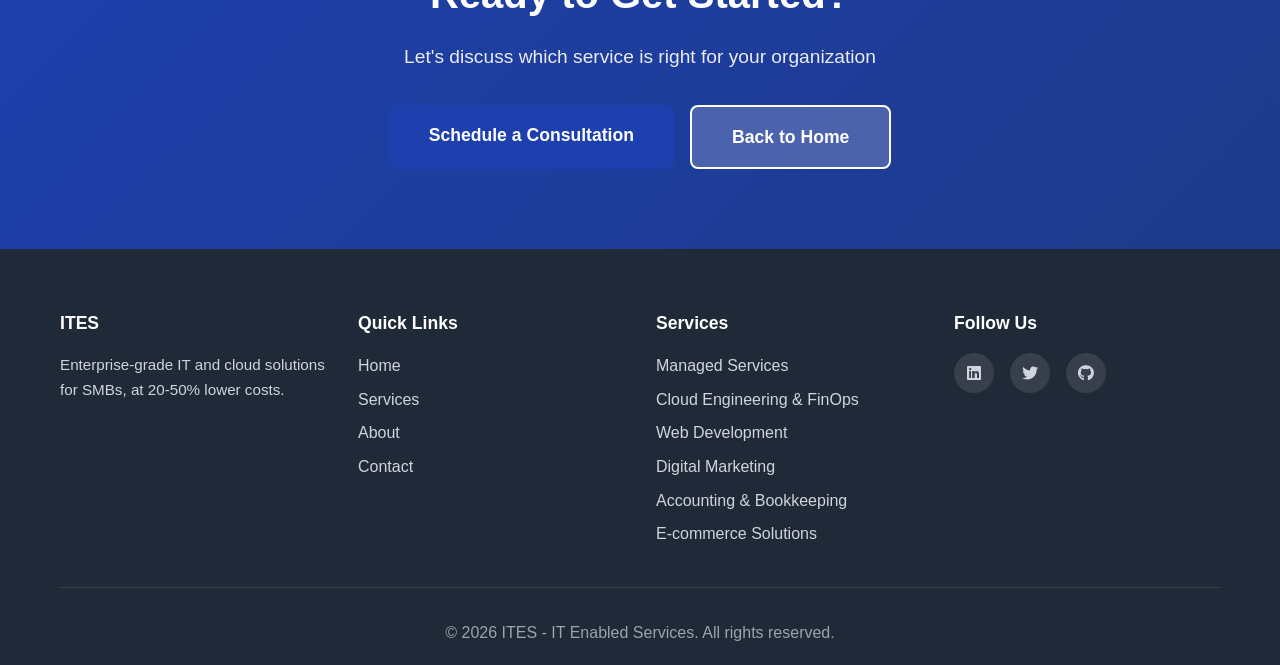
==== commit 07d0e551: "Generalized shopify and added details on SaaS" ====
--- a/services.html
+++ b/services.html
@@ -331,7 +331,7 @@
                     <div class="service-offerings">
                         <div class="offering">
                             <h4><i class="fas fa-check-circle"></i> Store Setup and Launch</h4>
-                            <p>Complete Shopify store creation including domain setup, theme selection, product catalog configuration, payment integration, and initial launch.</p>
+                            <p>Complete e-commerce store creation on your preferred platform (Shopify, WooCommerce, BigCommerce, Magento, or custom), including domain setup, theme selection, product catalog configuration, payment integration, and initial launch.</p>
                         </div>
                         <div class="offering">
                             <h4><i class="fas fa-check-circle"></i> Theme Customization and Design</h4>
@@ -339,7 +339,7 @@
                         </div>
                         <div class="offering">
                             <h4><i class="fas fa-check-circle"></i> App Development and Integration</h4>
-                            <p>Build custom Shopify apps, integrate third-party applications, connect payment gateways, shipping providers, and inventory management systems.</p>
+                            <p>Build custom apps and plugins for your chosen platform, integrate third-party applications, connect payment gateways, shipping providers, and inventory management systems.</p>
                         </div>
                         <div class="offering">
                             <h4><i class="fas fa-check-circle"></i> E-commerce Optimization</h4>
@@ -360,7 +360,7 @@
                                 <div class="service-offerings">
                                     <div class="offering">
                                         <h4><i class="fas fa-check-circle"></i> Shopify E-commerce Solutions</h4>
-                                        <p>Full-service Shopify development including custom app creation, theme design, payment gateway integration, inventory management, and multi-channel selling setup.</p>
+                                        <p>Full-service Shopify development including custom app creation, Liquid theme design, payment gateway integration, inventory management, and multi-channel selling setup.</p>
                                     </div>
                                     <div class="offering">
                                         <h4><i class="fas fa-check-circle"></i> WooCommerce Development</h4>
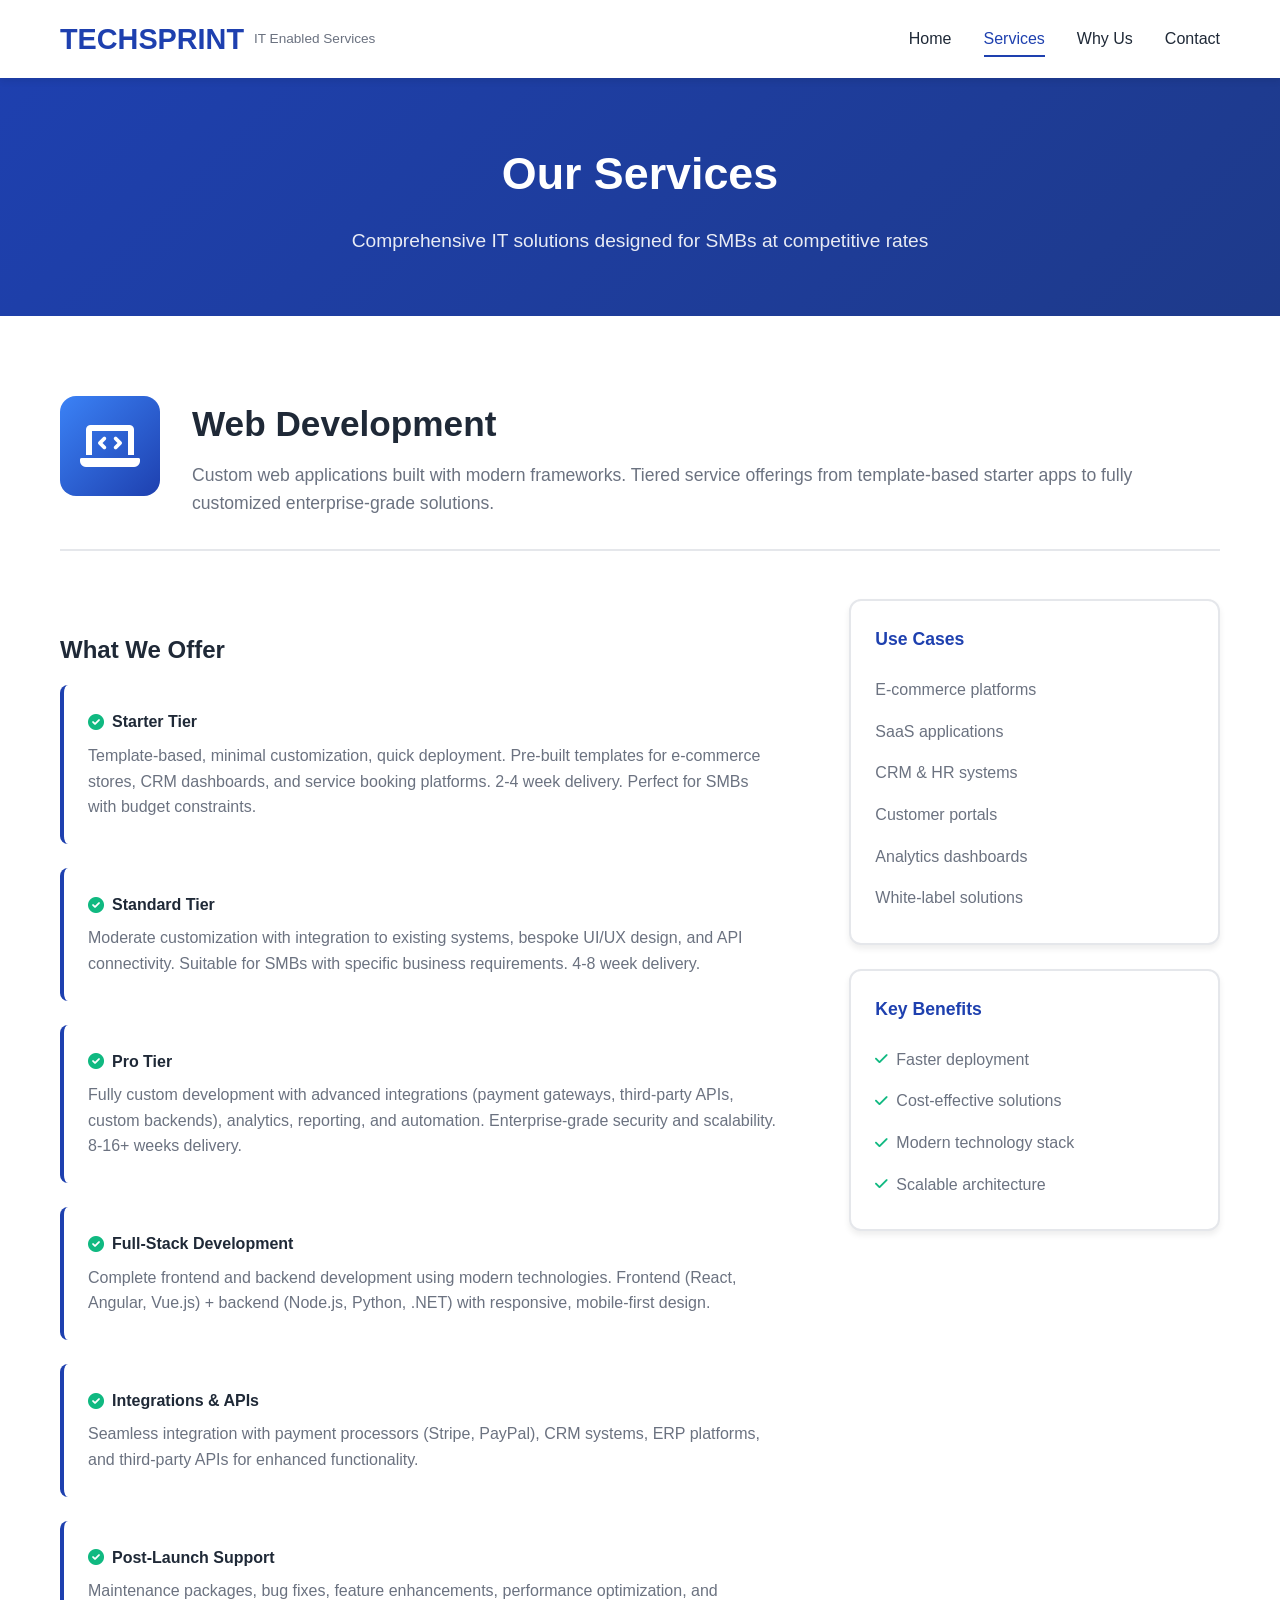
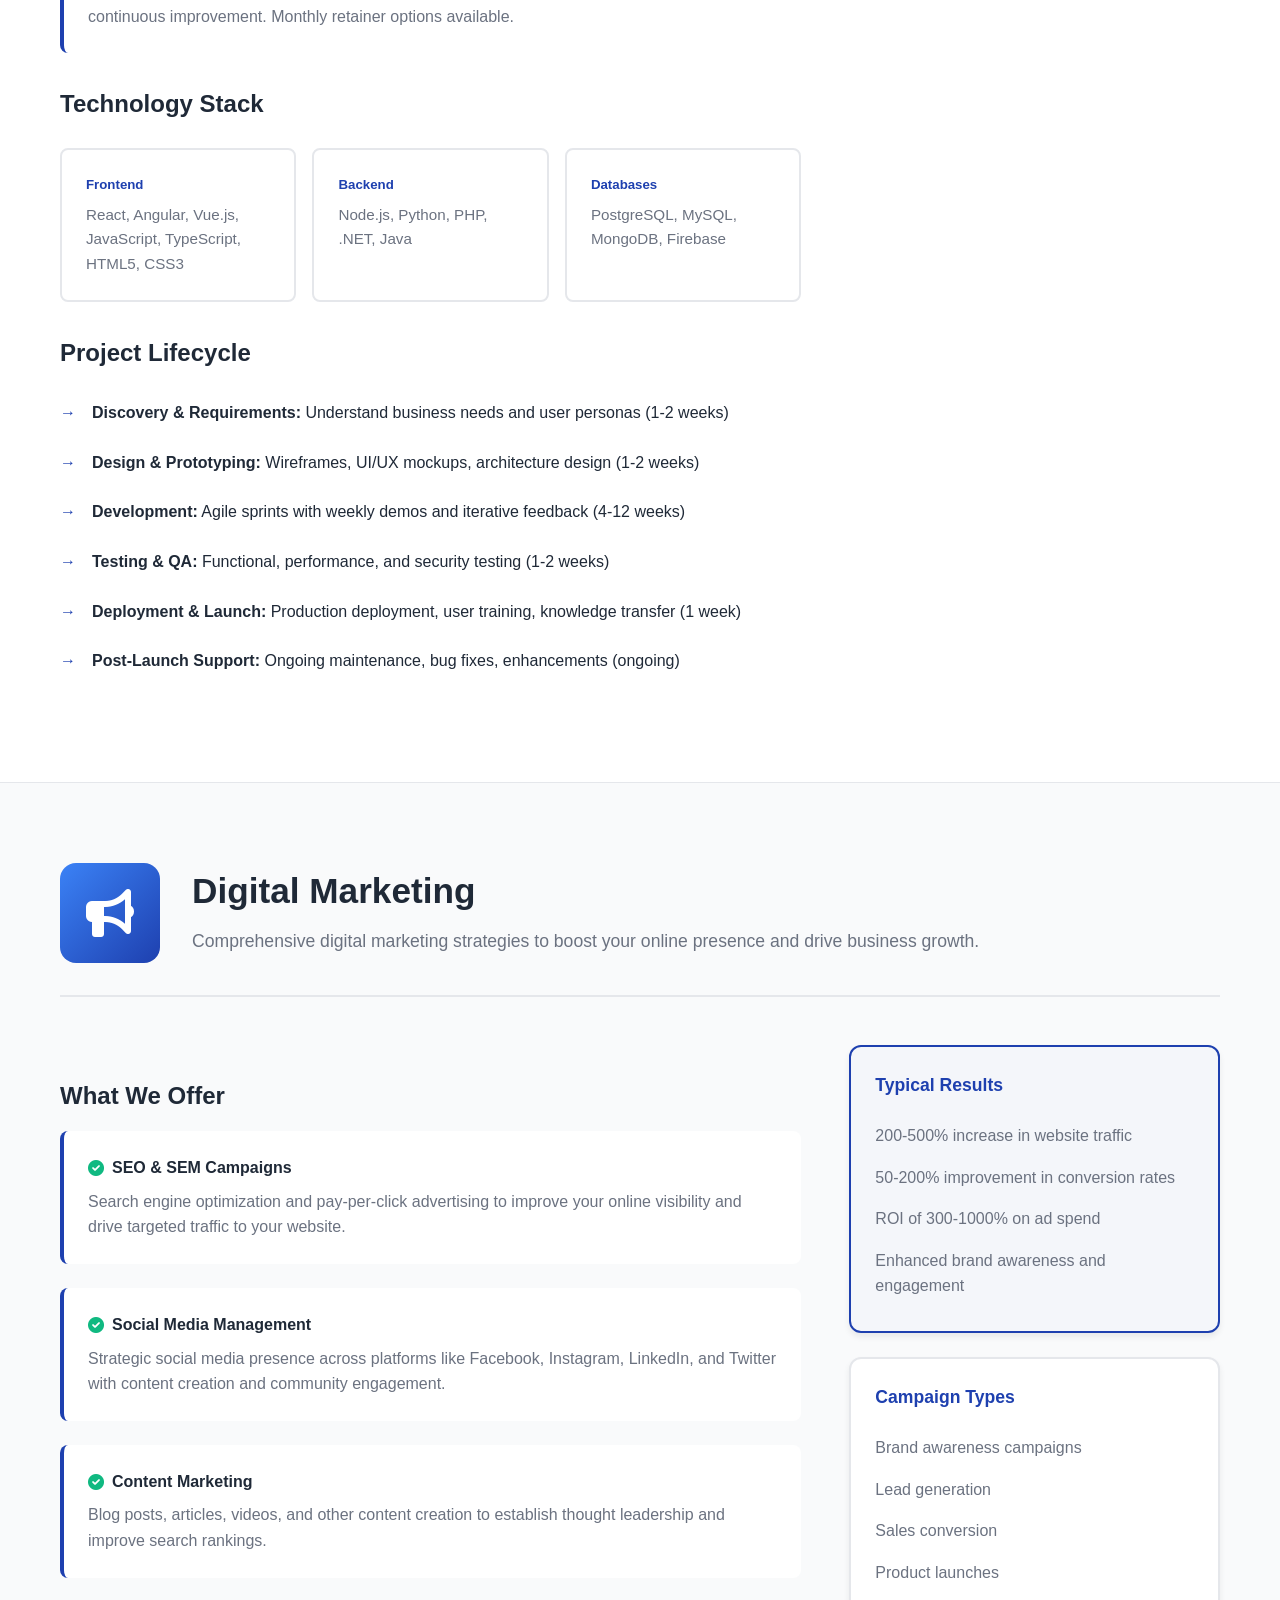
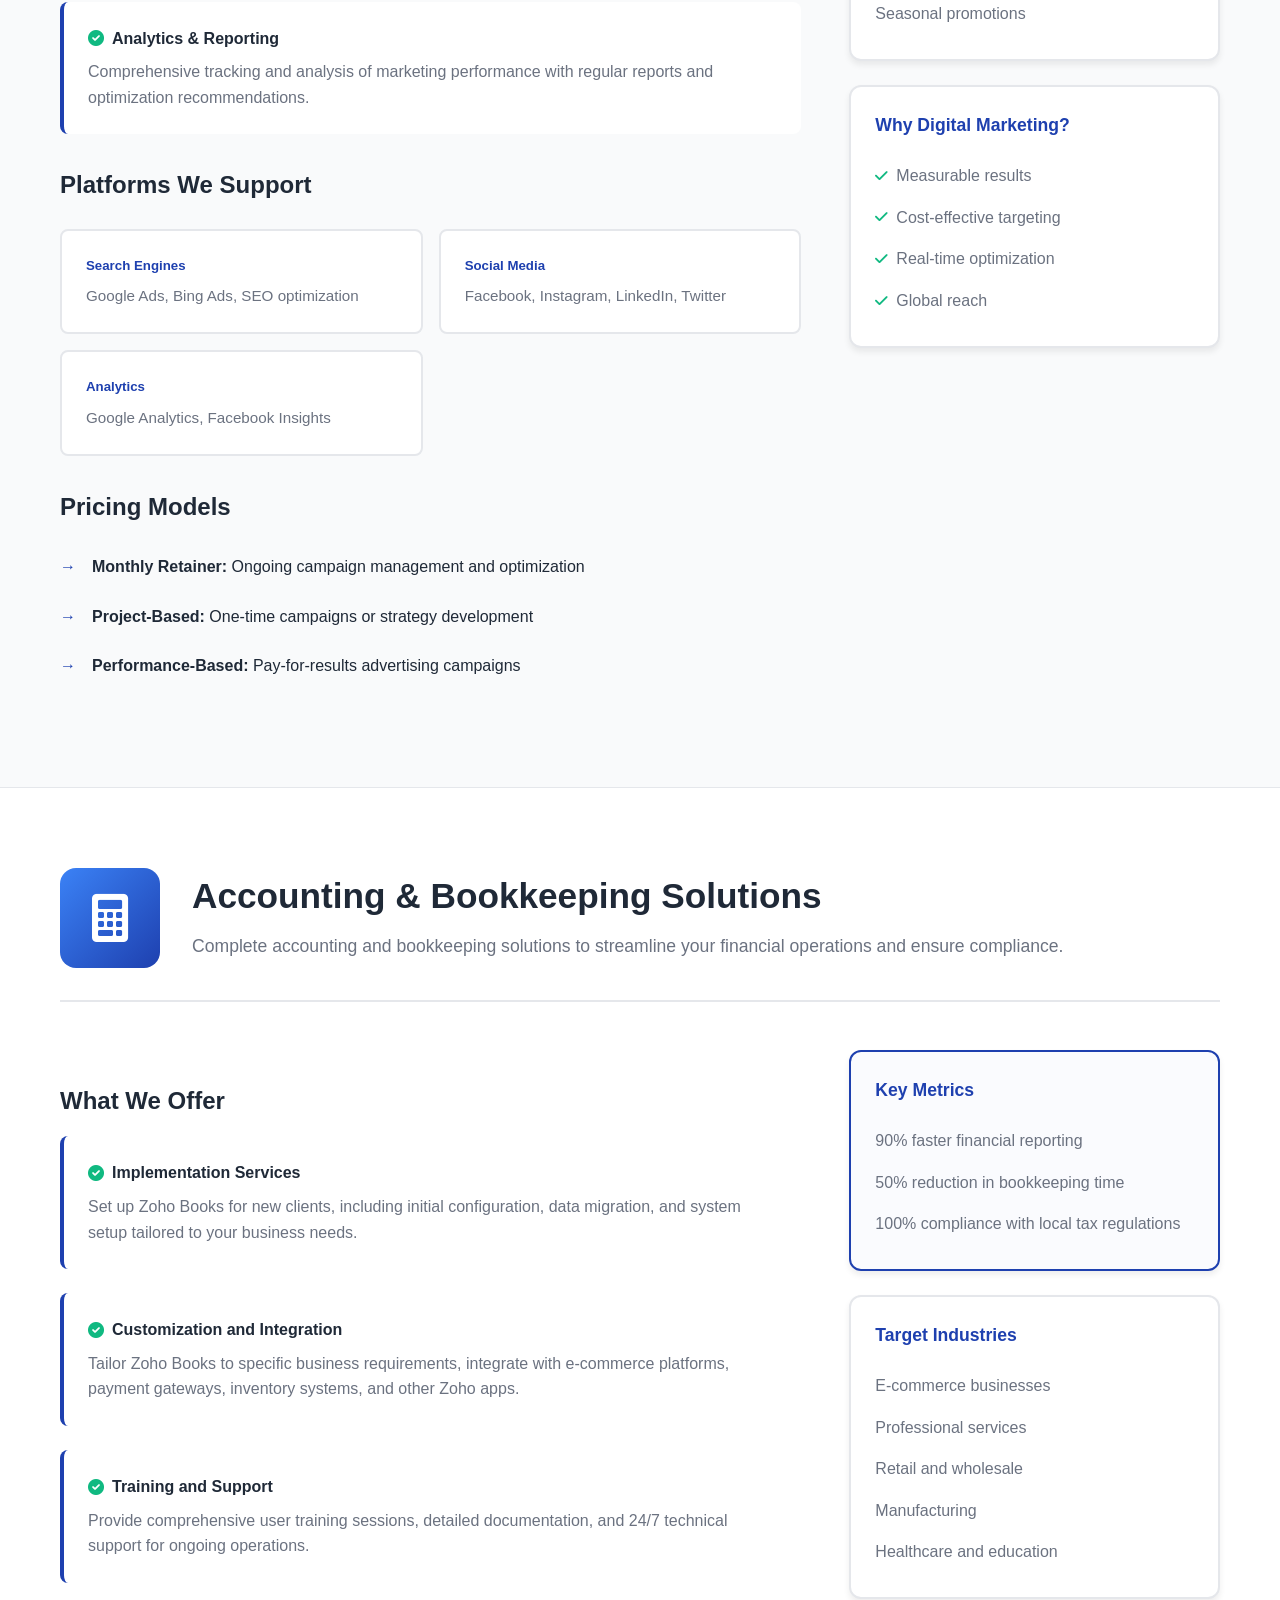
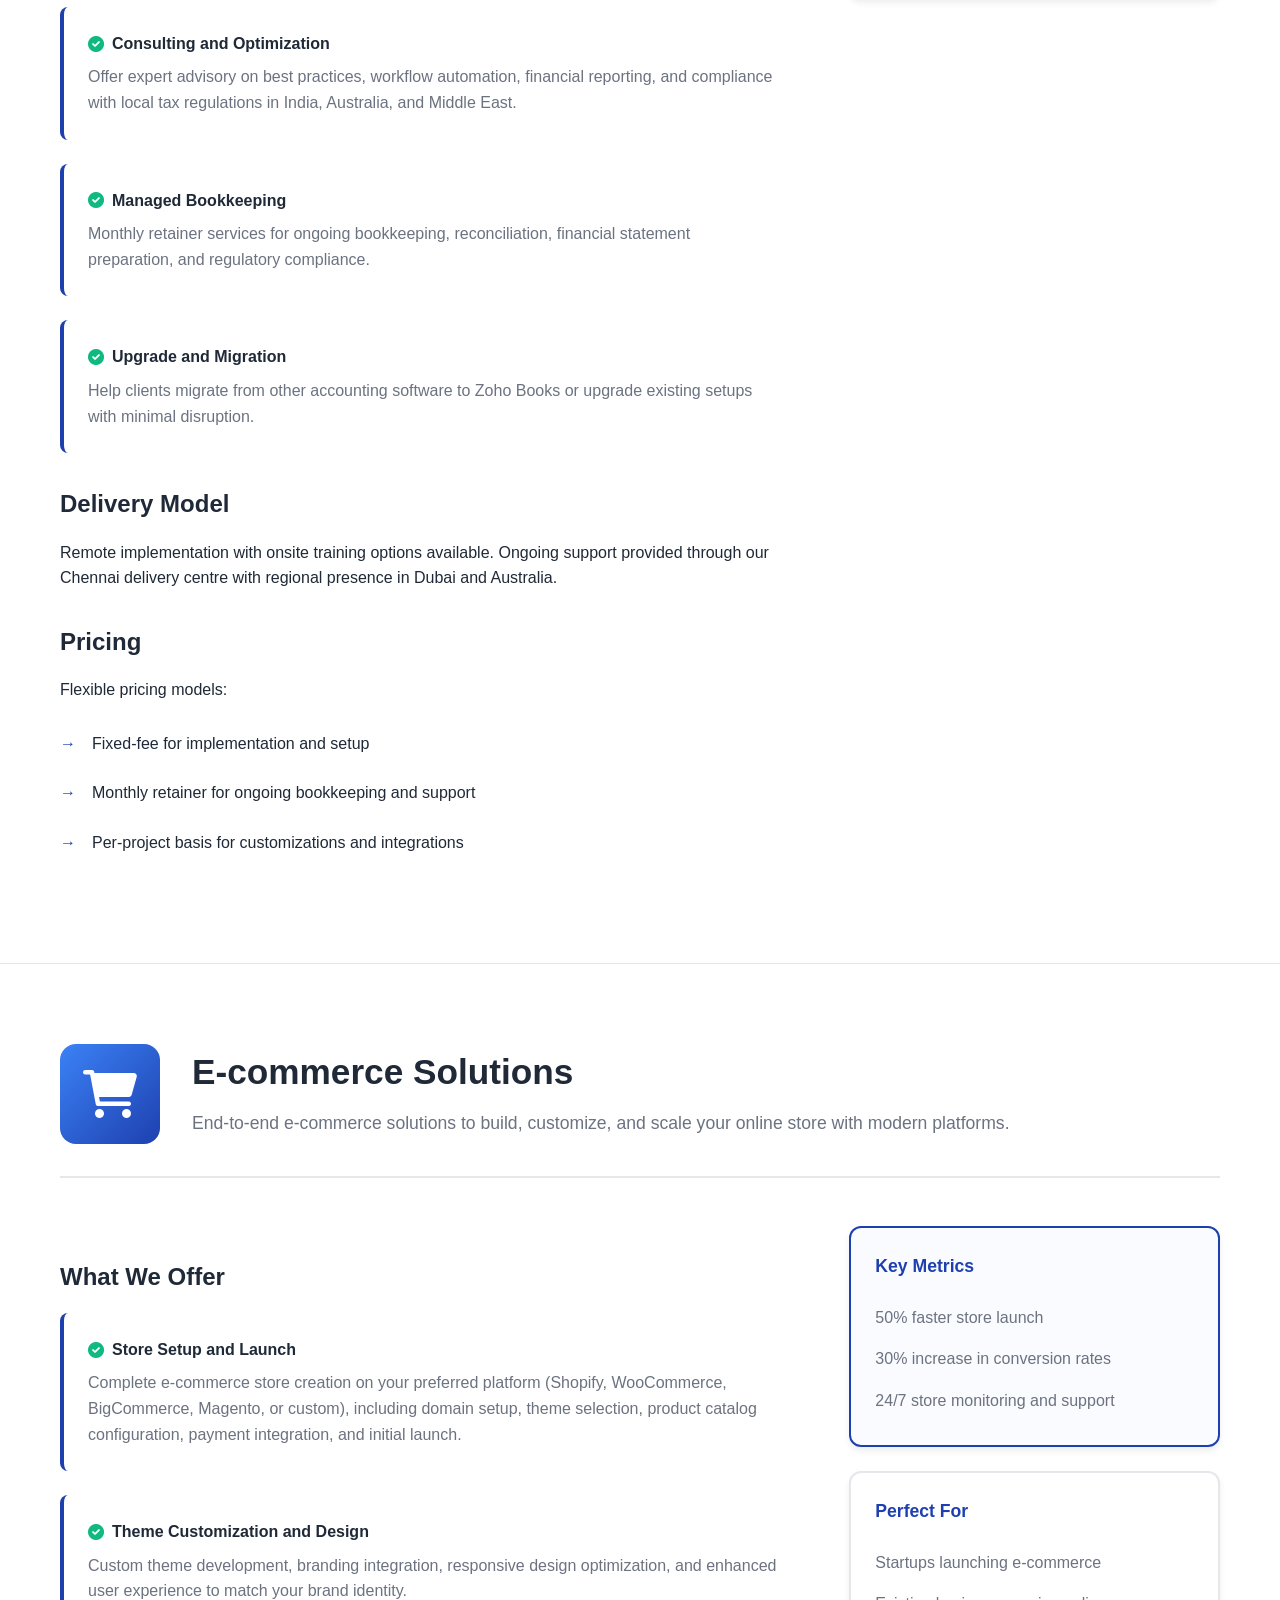
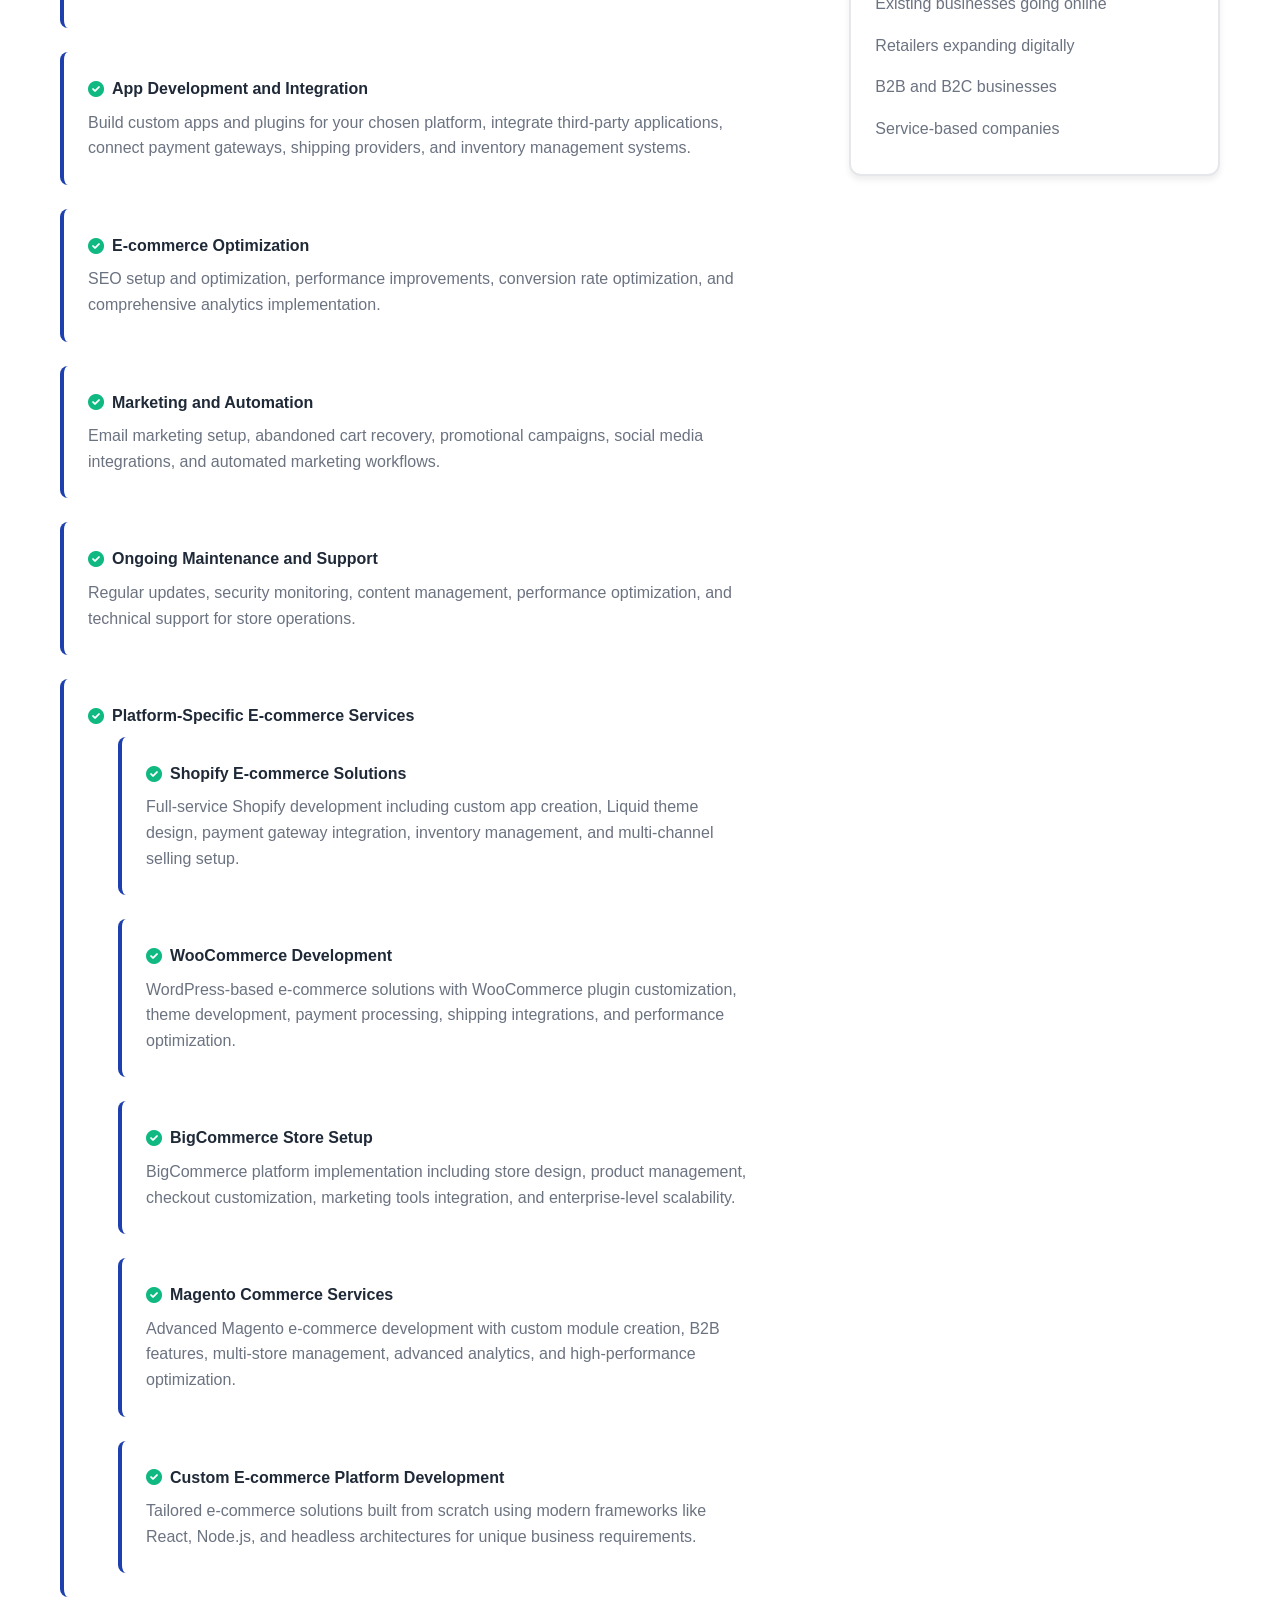
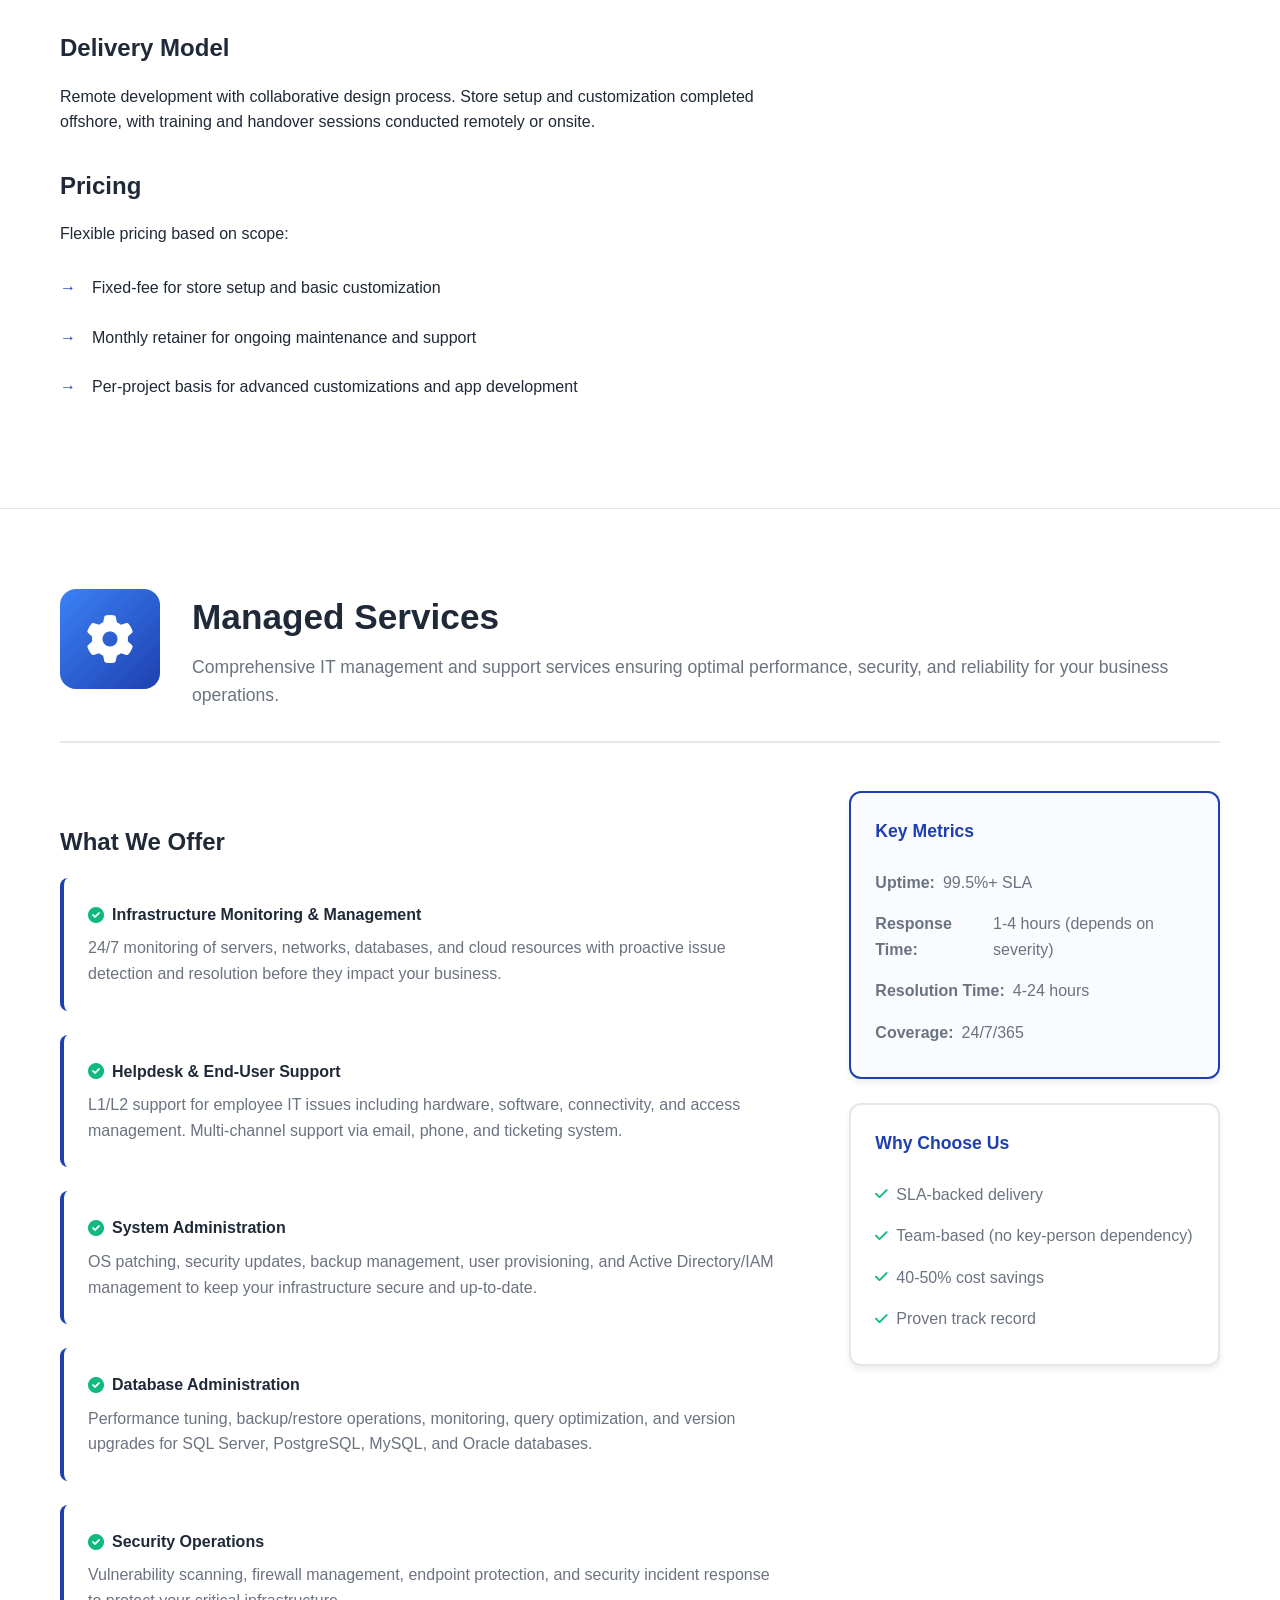
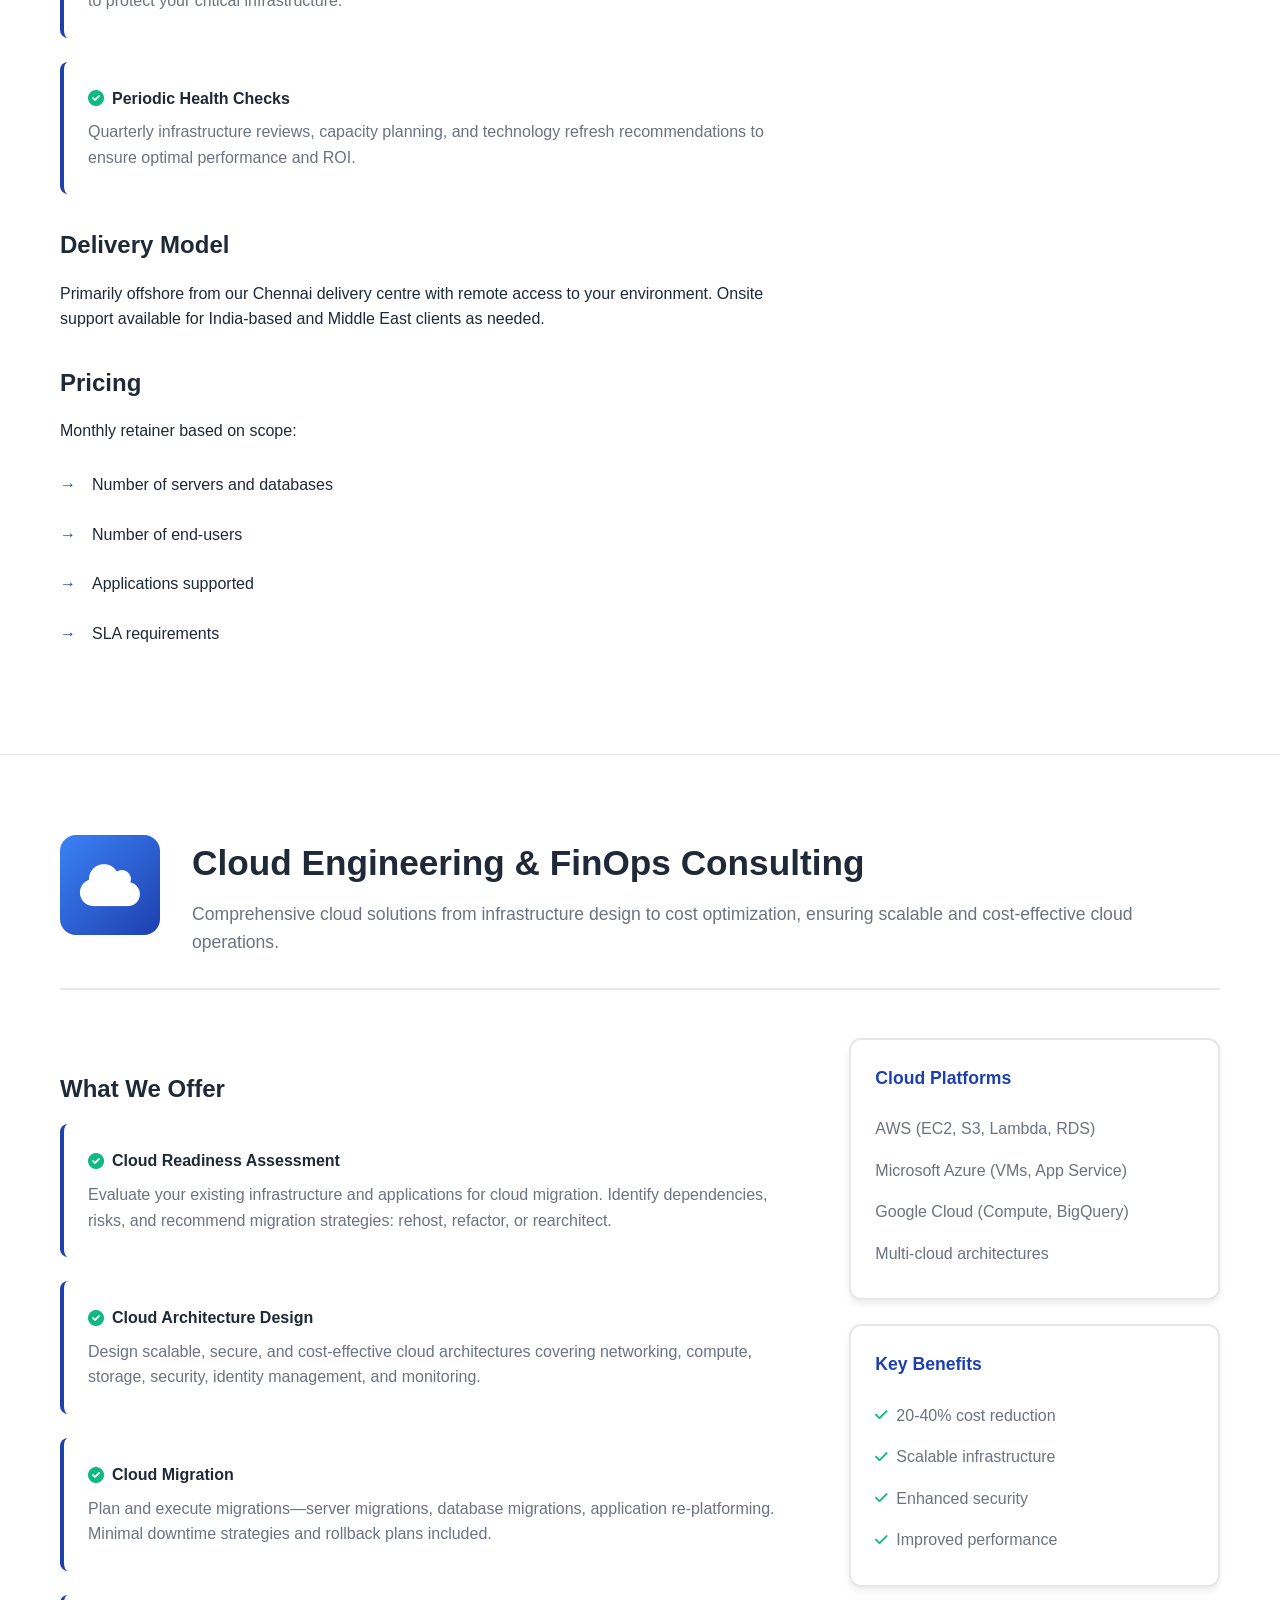
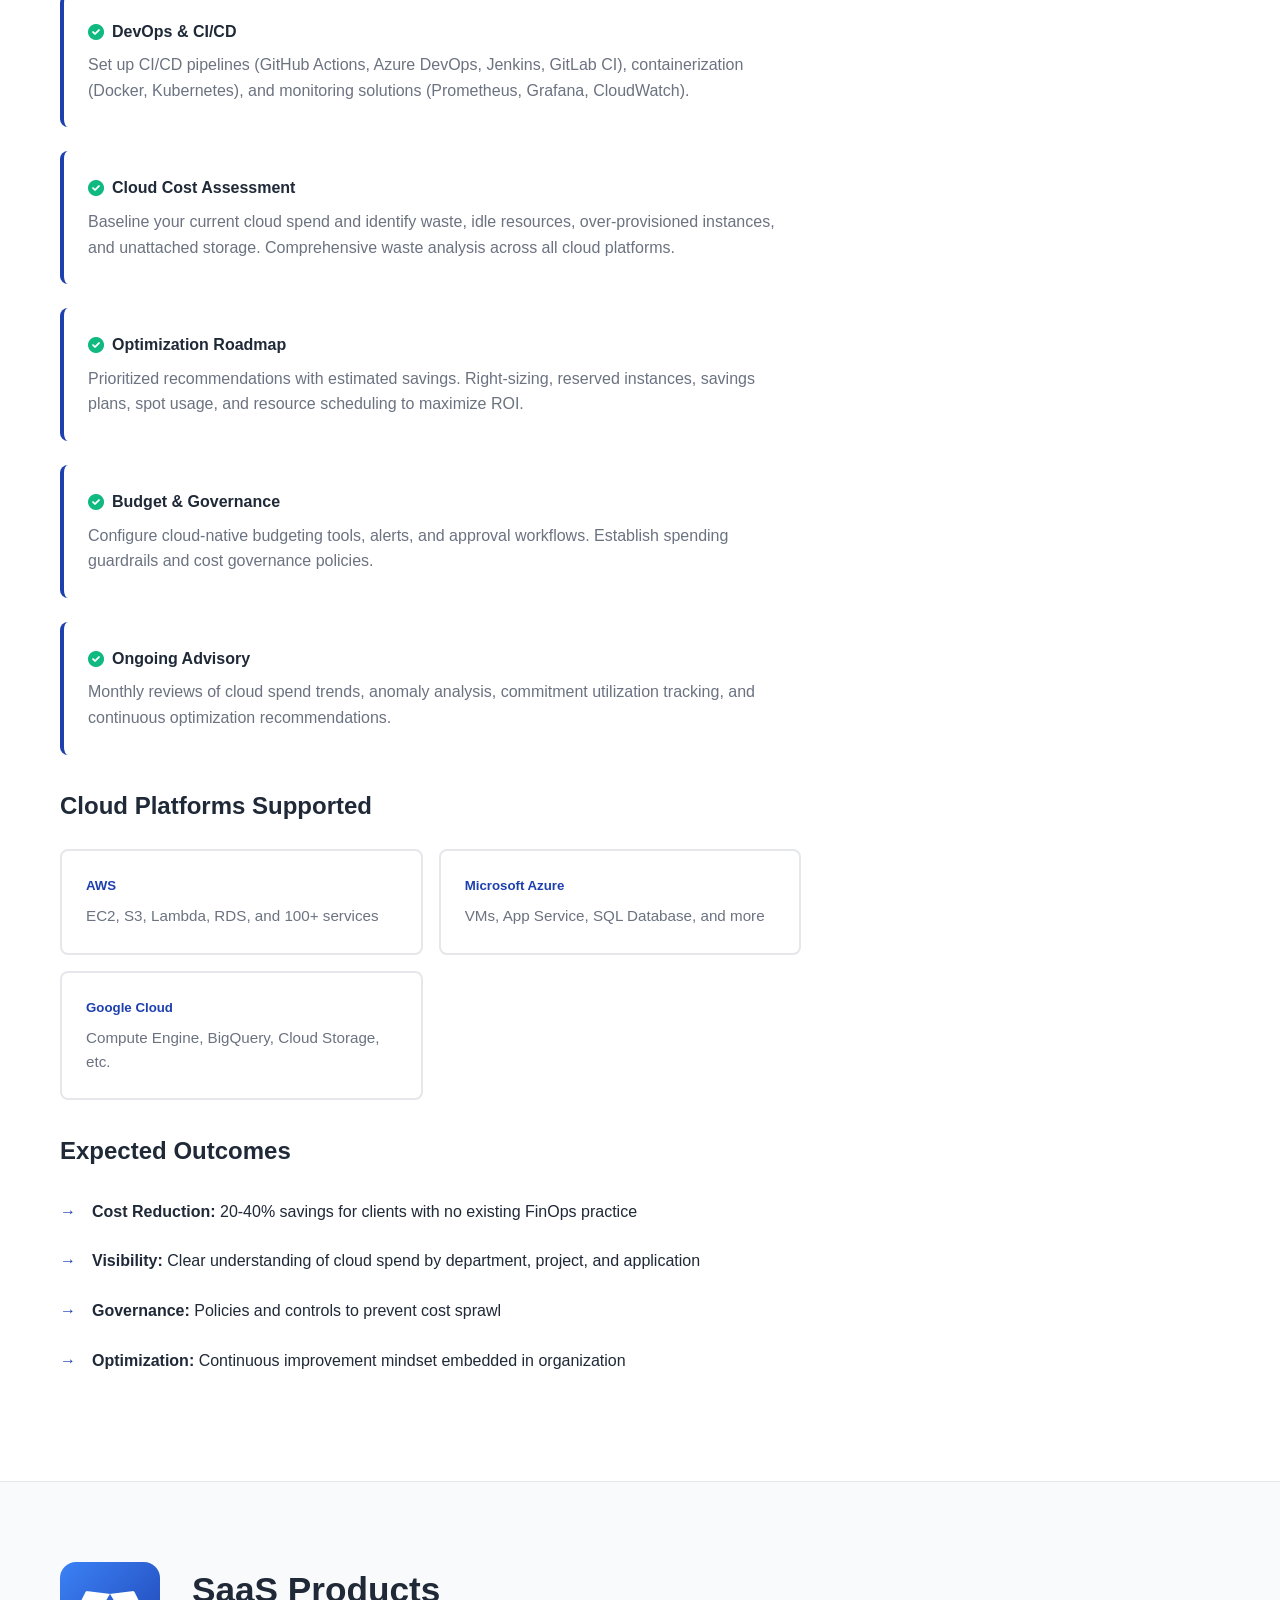
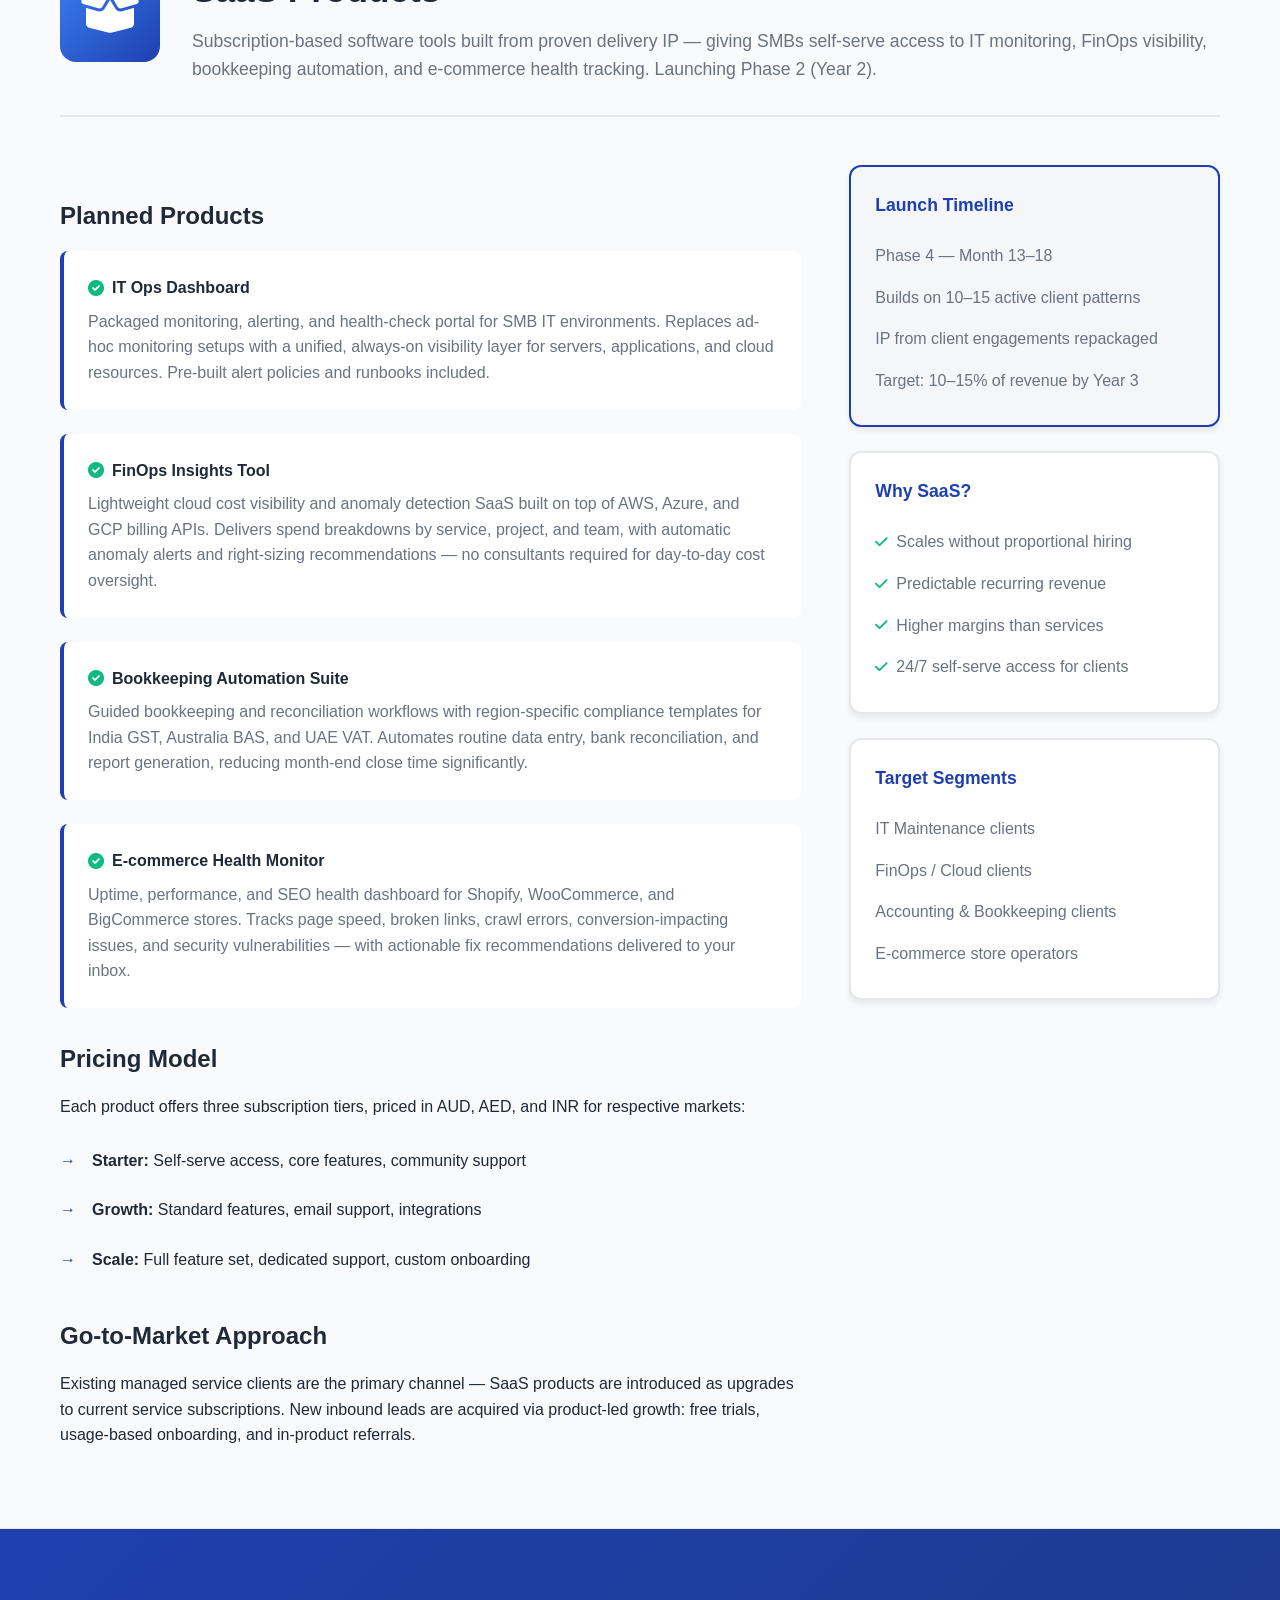
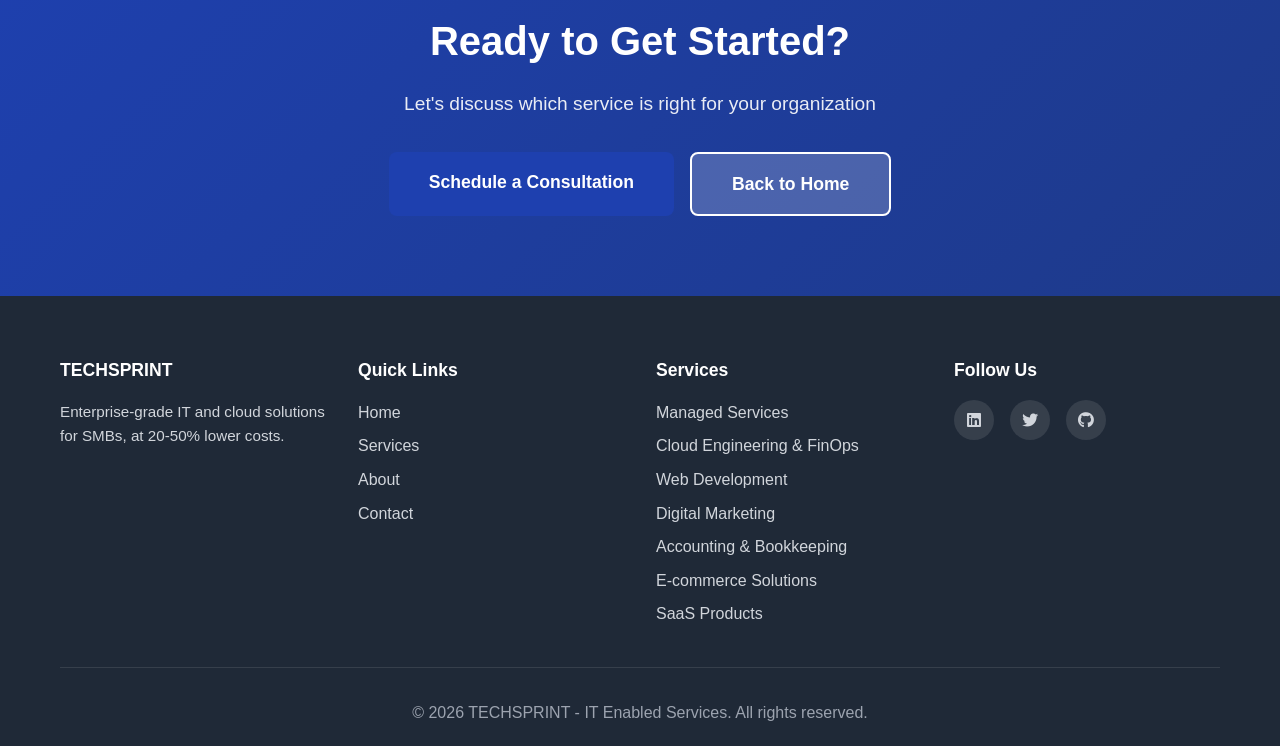
==== commit b7cd8aba: "Updated html files with details on SaaS offerings" ====
--- a/services.html
+++ b/services.html
@@ -3,7 +3,7 @@
 <head>
     <meta charset="UTF-8">
     <meta name="viewport" content="width=device-width, initial-scale=1.0">
-    <title>Services - TECHSPRINT | Managed Services, Cloud Engineering, Digital Marketing, Accounting, E-commerce</title>
+    <title>Services - TECHSPRINT | Managed Services, Cloud Engineering, Digital Marketing, Accounting, E-commerce, SaaS</title>
     <link rel="stylesheet" href="styles.css">
     <link rel="stylesheet" href="https://cdnjs.cloudflare.com/ajax/libs/font-awesome/6.0.0/css/all.min.css">
 </head>
@@ -12,13 +12,12 @@
     <nav class="navbar">
         <div class="container">
             <div class="logo">
-                <h1>ITES</h1>
+                <h1>TECHSPRINT</h1>
                 <p>IT Enabled Services</p>
             </div>
             <ul class="nav-links">
                 <li><a href="index.html#home">Home</a></li>
                 <li><a href="#services" class="active">Services</a></li>
-                <li><a href="index.html#about">About</a></li>
                 <li><a href="index.html#why-us">Why Us</a></li>
                 <li><a href="index.html#contact">Contact</a></li>
             </ul>
@@ -607,6 +606,88 @@
     </section>
 
 
+    <!-- SaaS Products -->
+    <section id="saas-products" class="service-detail alternate">
+        <div class="container">
+            <div class="service-header">
+                <div class="service-icon-large">
+                    <i class="fas fa-box-open"></i>
+                </div>
+                <div>
+                    <h2>SaaS Products</h2>
+                    <p class="service-description">Subscription-based software tools built from proven delivery IP — giving SMBs self-serve access to IT monitoring, FinOps visibility, bookkeeping automation, and e-commerce health tracking. Launching Phase 2 (Year 2).</p>
+                </div>
+            </div>
+
+            <div class="service-content">
+                <div class="content-main">
+                    <h3>Planned Products</h3>
+                    <div class="service-offerings">
+                        <div class="offering">
+                            <h4><i class="fas fa-check-circle"></i> IT Ops Dashboard</h4>
+                            <p>Packaged monitoring, alerting, and health-check portal for SMB IT environments. Replaces ad-hoc monitoring setups with a unified, always-on visibility layer for servers, applications, and cloud resources. Pre-built alert policies and runbooks included.</p>
+                        </div>
+                        <div class="offering">
+                            <h4><i class="fas fa-check-circle"></i> FinOps Insights Tool</h4>
+                            <p>Lightweight cloud cost visibility and anomaly detection SaaS built on top of AWS, Azure, and GCP billing APIs. Delivers spend breakdowns by service, project, and team, with automatic anomaly alerts and right-sizing recommendations — no consultants required for day-to-day cost oversight.</p>
+                        </div>
+                        <div class="offering">
+                            <h4><i class="fas fa-check-circle"></i> Bookkeeping Automation Suite</h4>
+                            <p>Guided bookkeeping and reconciliation workflows with region-specific compliance templates for India GST, Australia BAS, and UAE VAT. Automates routine data entry, bank reconciliation, and report generation, reducing month-end close time significantly.</p>
+                        </div>
+                        <div class="offering">
+                            <h4><i class="fas fa-check-circle"></i> E-commerce Health Monitor</h4>
+                            <p>Uptime, performance, and SEO health dashboard for Shopify, WooCommerce, and BigCommerce stores. Tracks page speed, broken links, crawl errors, conversion-impacting issues, and security vulnerabilities — with actionable fix recommendations delivered to your inbox.</p>
+                        </div>
+                    </div>
+
+                    <h3>Pricing Model</h3>
+                    <p>Each product offers three subscription tiers, priced in AUD, AED, and INR for respective markets:</p>
+                    <ul class="pricing-list">
+                        <li><strong>Starter:</strong> Self-serve access, core features, community support</li>
+                        <li><strong>Growth:</strong> Standard features, email support, integrations</li>
+                        <li><strong>Scale:</strong> Full feature set, dedicated support, custom onboarding</li>
+                    </ul>
+
+                    <h3>Go-to-Market Approach</h3>
+                    <p>Existing managed service clients are the primary channel — SaaS products are introduced as upgrades to current service subscriptions. New inbound leads are acquired via product-led growth: free trials, usage-based onboarding, and in-product referrals.</p>
+                </div>
+
+                <div class="content-sidebar">
+                    <div class="sidebar-box highlight">
+                        <h4>Launch Timeline</h4>
+                        <ul>
+                            <li>Phase 4 — Month 13–18</li>
+                            <li>Builds on 10–15 active client patterns</li>
+                            <li>IP from client engagements repackaged</li>
+                            <li>Target: 10–15% of revenue by Year 3</li>
+                        </ul>
+                    </div>
+
+                    <div class="sidebar-box">
+                        <h4>Why SaaS?</h4>
+                        <ul>
+                            <li><i class="fas fa-check"></i> Scales without proportional hiring</li>
+                            <li><i class="fas fa-check"></i> Predictable recurring revenue</li>
+                            <li><i class="fas fa-check"></i> Higher margins than services</li>
+                            <li><i class="fas fa-check"></i> 24/7 self-serve access for clients</li>
+                        </ul>
+                    </div>
+
+                    <div class="sidebar-box">
+                        <h4>Target Segments</h4>
+                        <ul>
+                            <li>IT Maintenance clients</li>
+                            <li>FinOps / Cloud clients</li>
+                            <li>Accounting & Bookkeeping clients</li>
+                            <li>E-commerce store operators</li>
+                        </ul>
+                    </div>
+                </div>
+            </div>
+        </div>
+    </section>
+
     <!-- CTA Section -->
     <section class="cta">
         <div class="container">
@@ -624,7 +705,7 @@
         <div class="container">
             <div class="footer-grid">
                 <div class="footer-section">
-                    <h4>ITES</h4>
+                    <h4>TECHSPRINT</h4>
                     <p>Enterprise-grade IT and cloud solutions for SMBs, at 20-50% lower costs.</p>
                 </div>
                 <div class="footer-section">
@@ -645,6 +726,7 @@
                         <li><a href="#digital-marketing">Digital Marketing</a></li>
                         <li><a href="#accounting-bookkeeping">Accounting & Bookkeeping</a></li>
                         <li><a href="#ecommerce">E-commerce Solutions</a></li>
+                        <li><a href="#saas-products">SaaS Products</a></li>
                     </ul>
                 </div>
                 <div class="footer-section">
@@ -658,7 +740,7 @@
             </div>
 
             <div class="footer-bottom">
-                <p>&copy; 2026 ITES - IT Enabled Services. All rights reserved.</p>
+                <p>&copy; 2026 TECHSPRINT - IT Enabled Services. All rights reserved.</p>
             </div>
         </div>
     </footer>
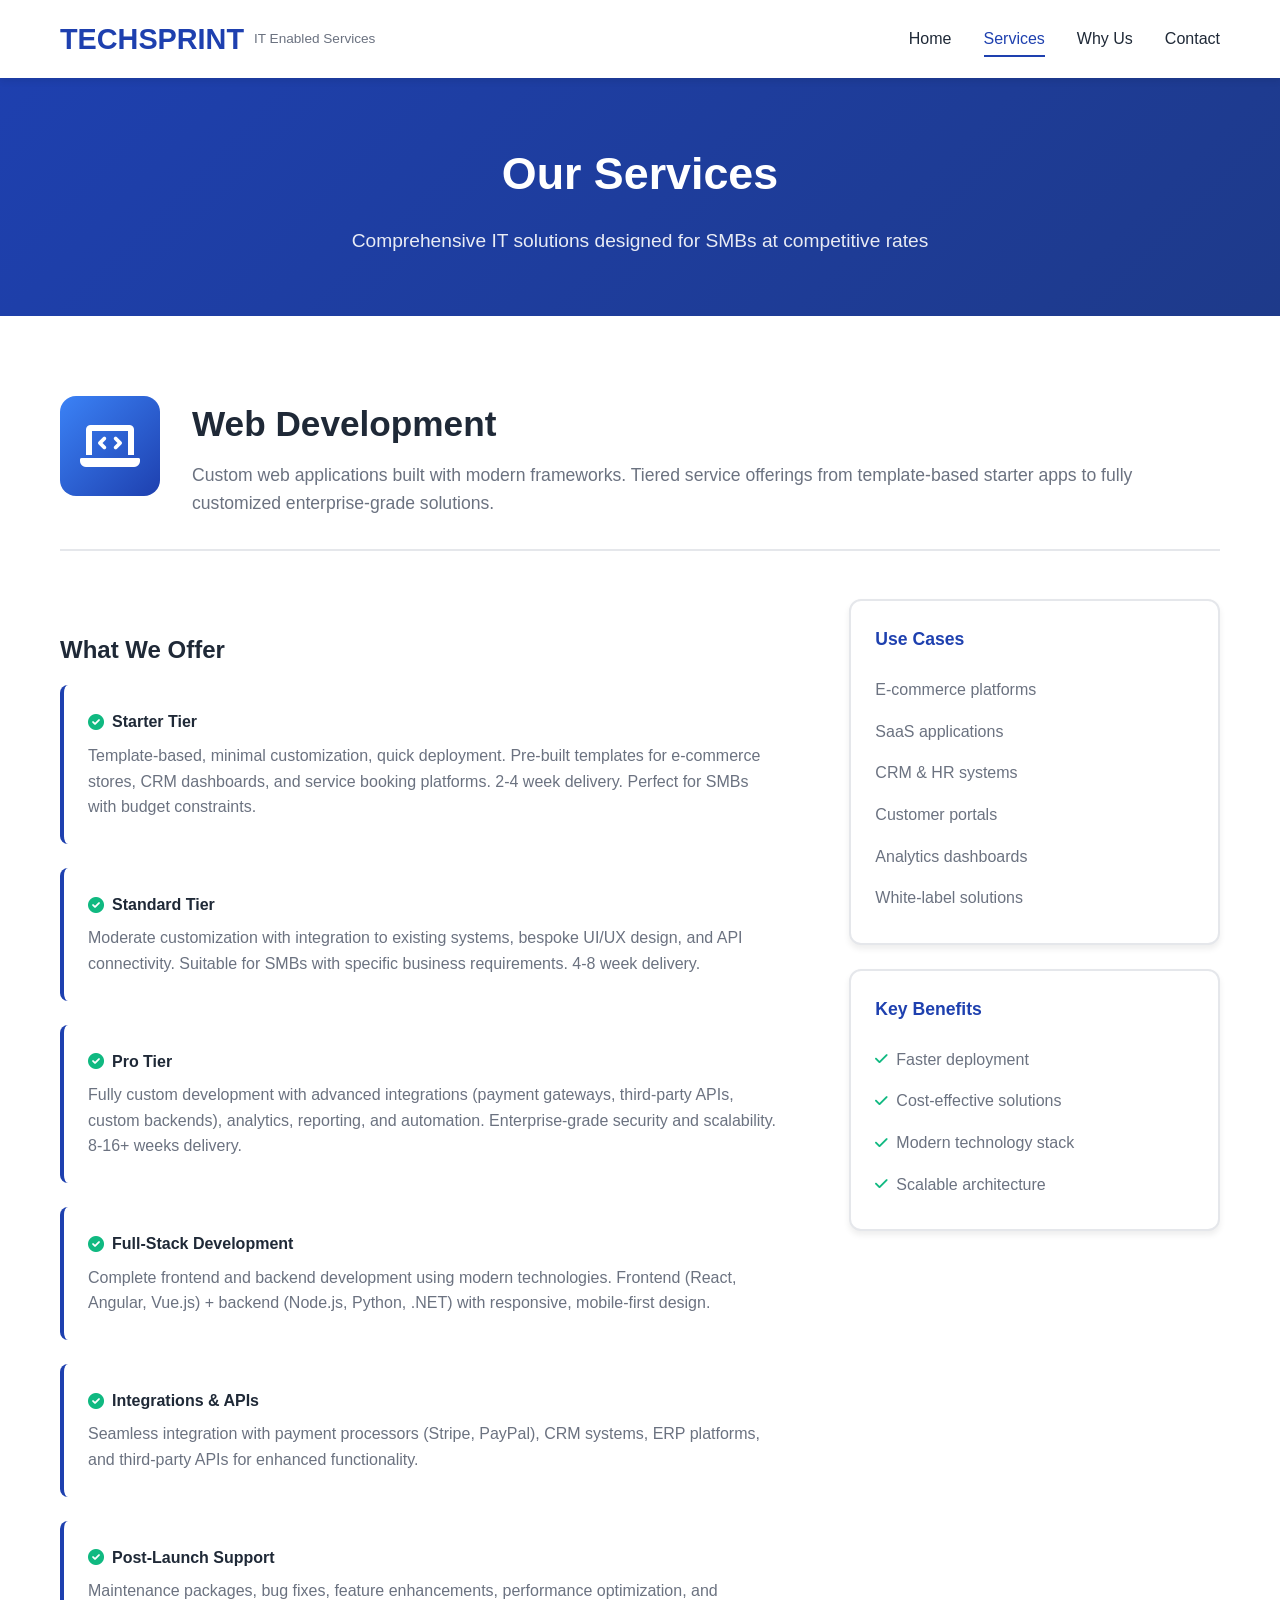
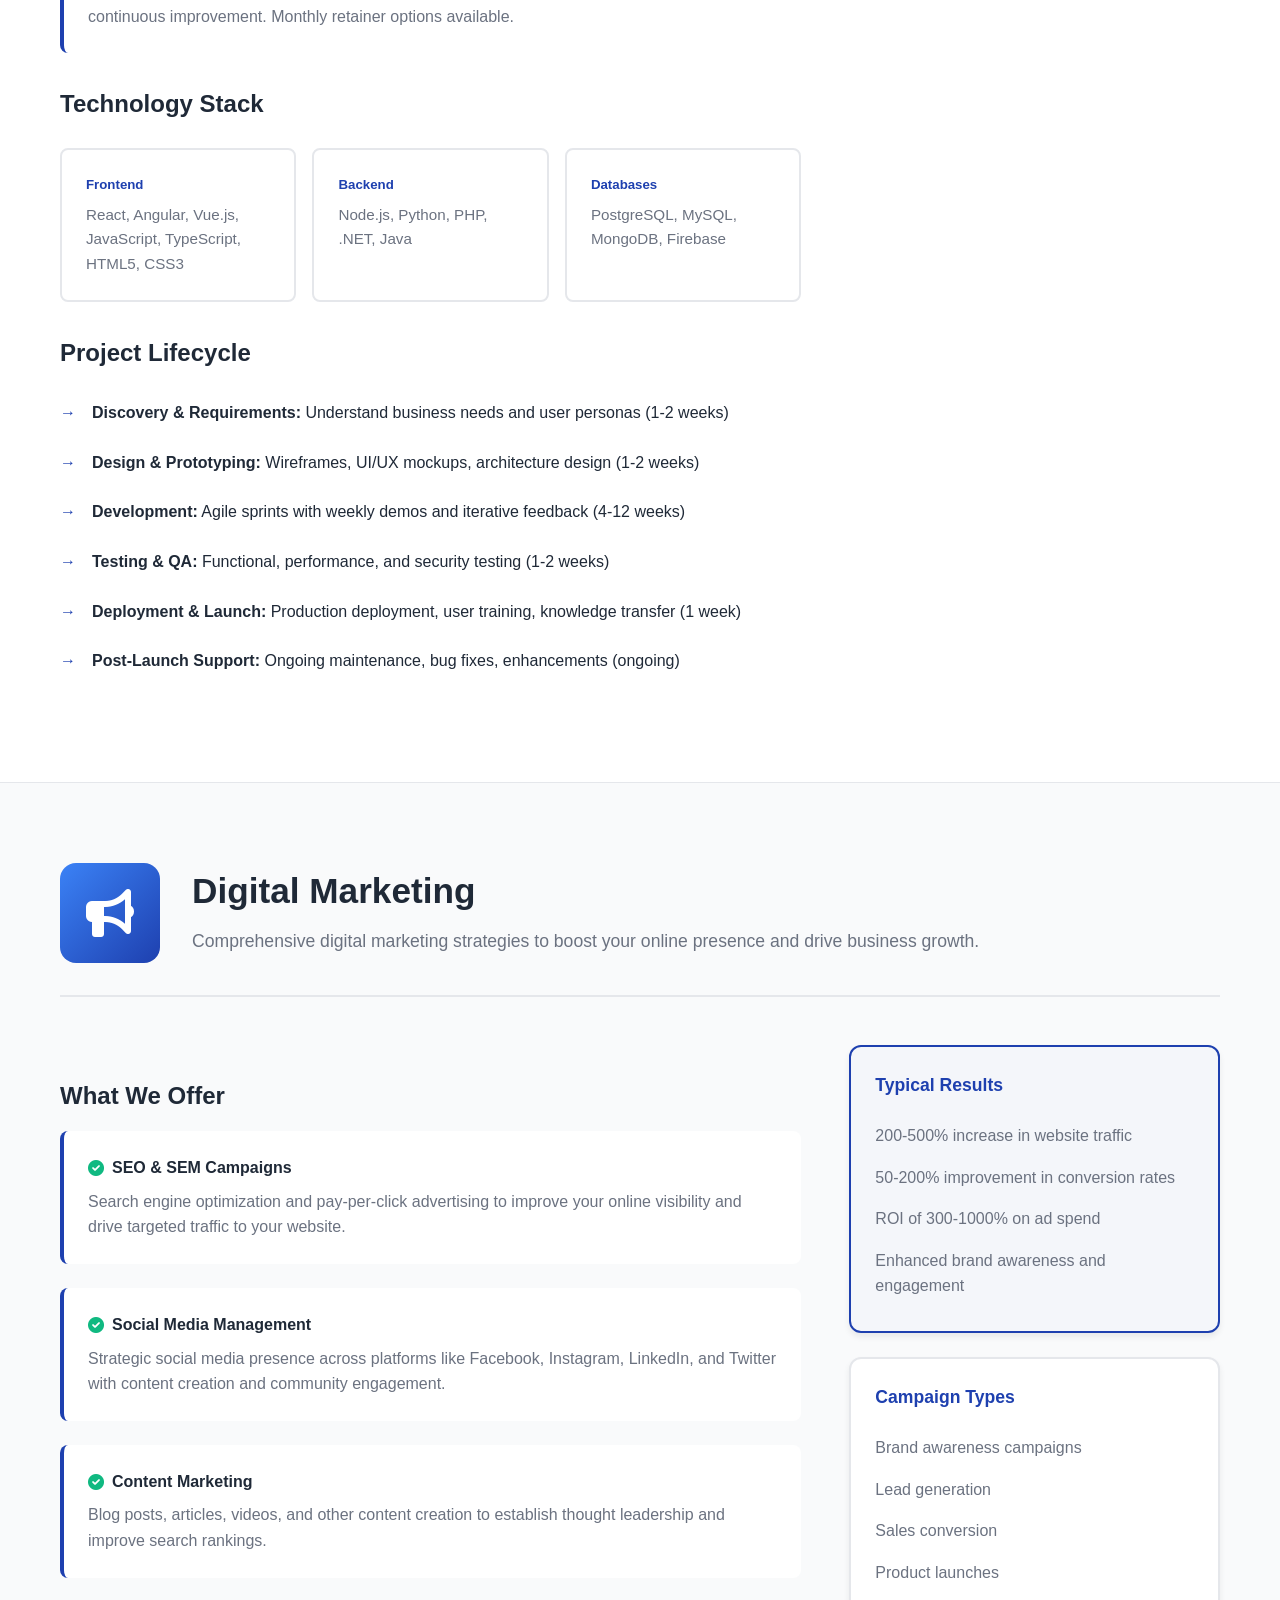
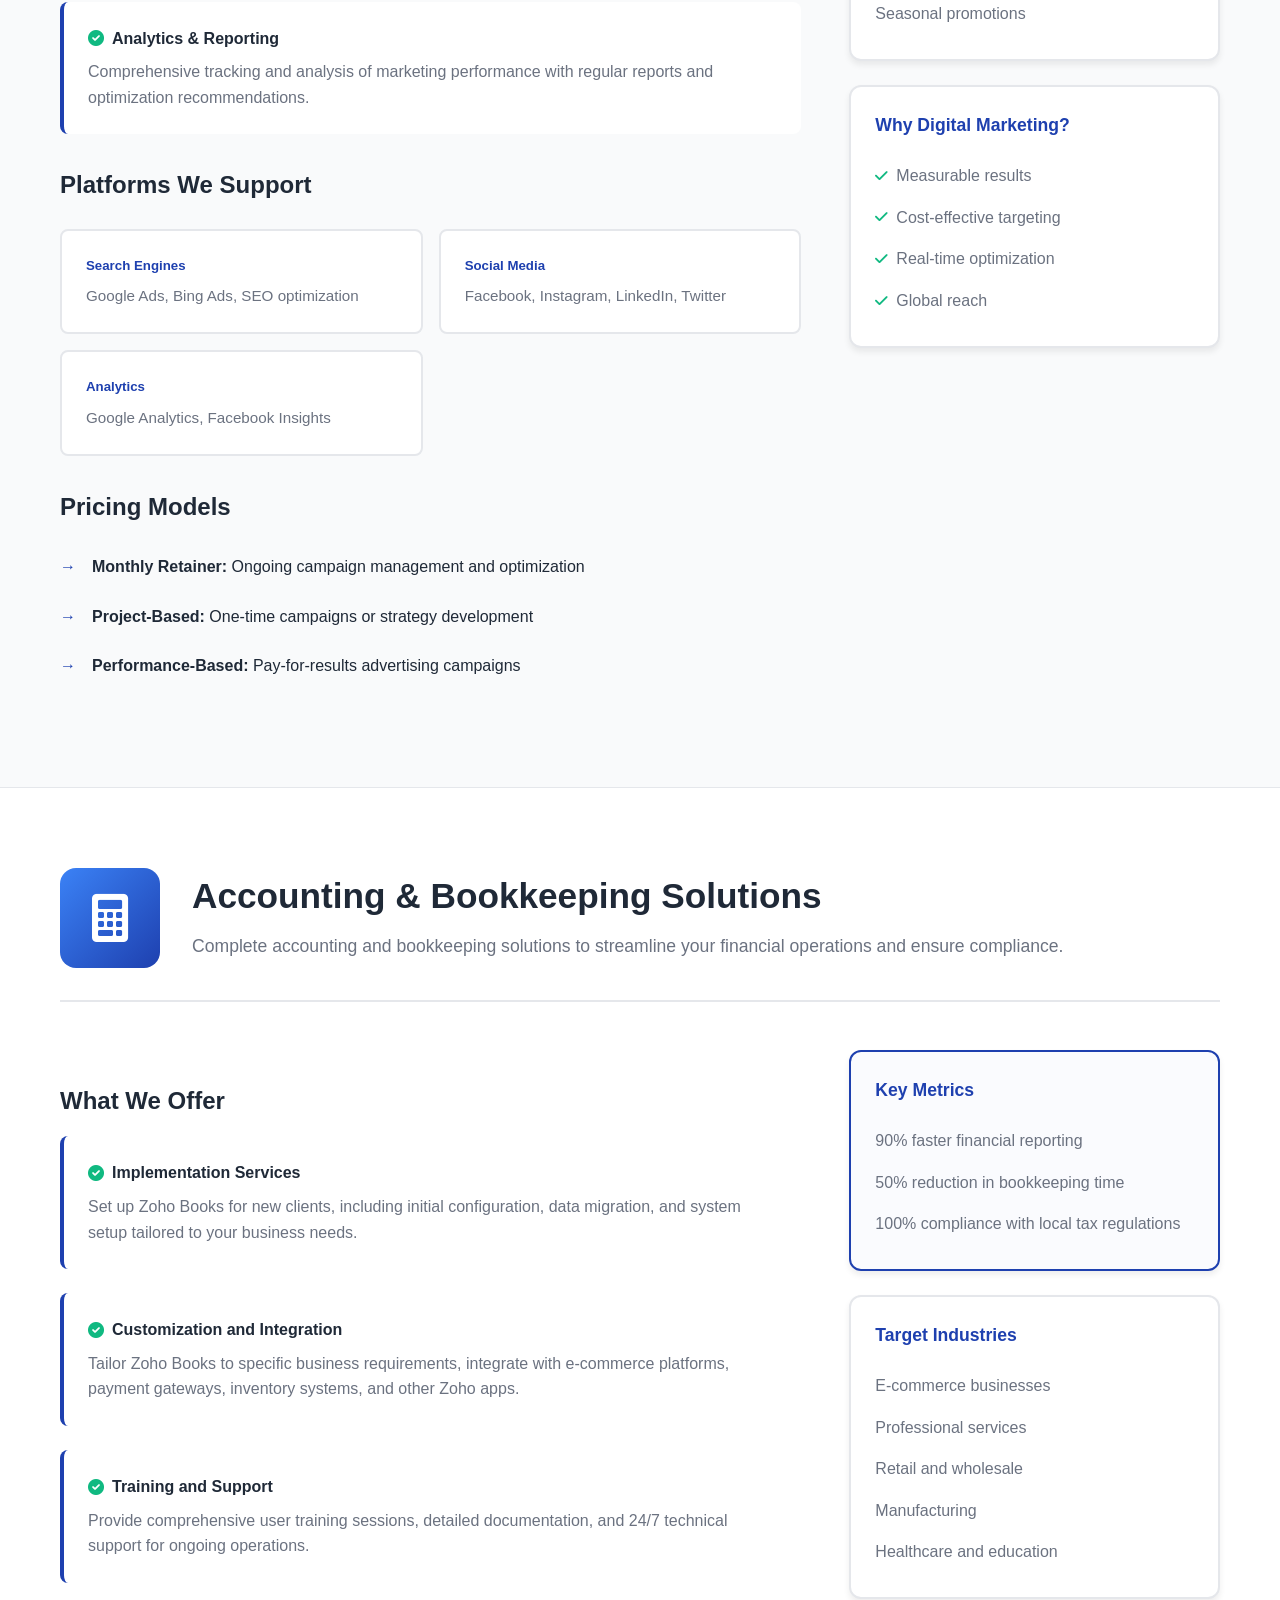
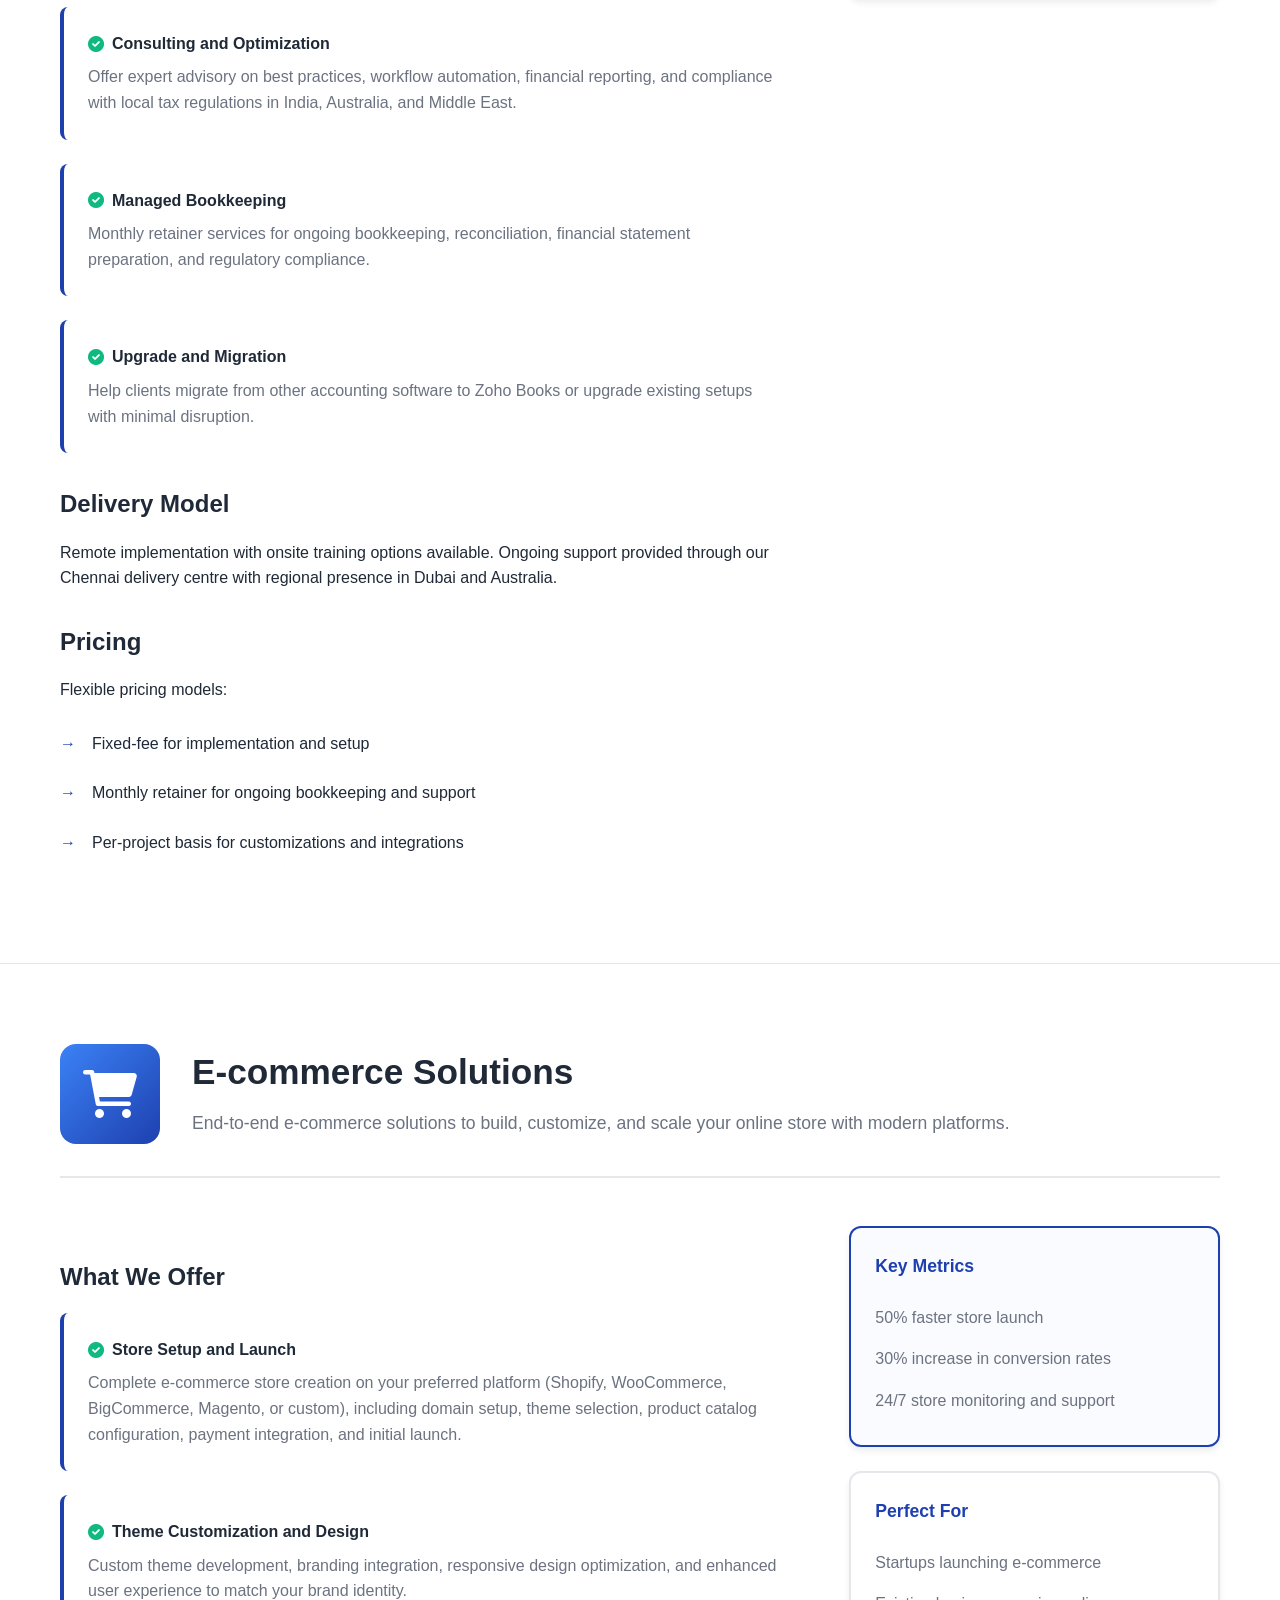
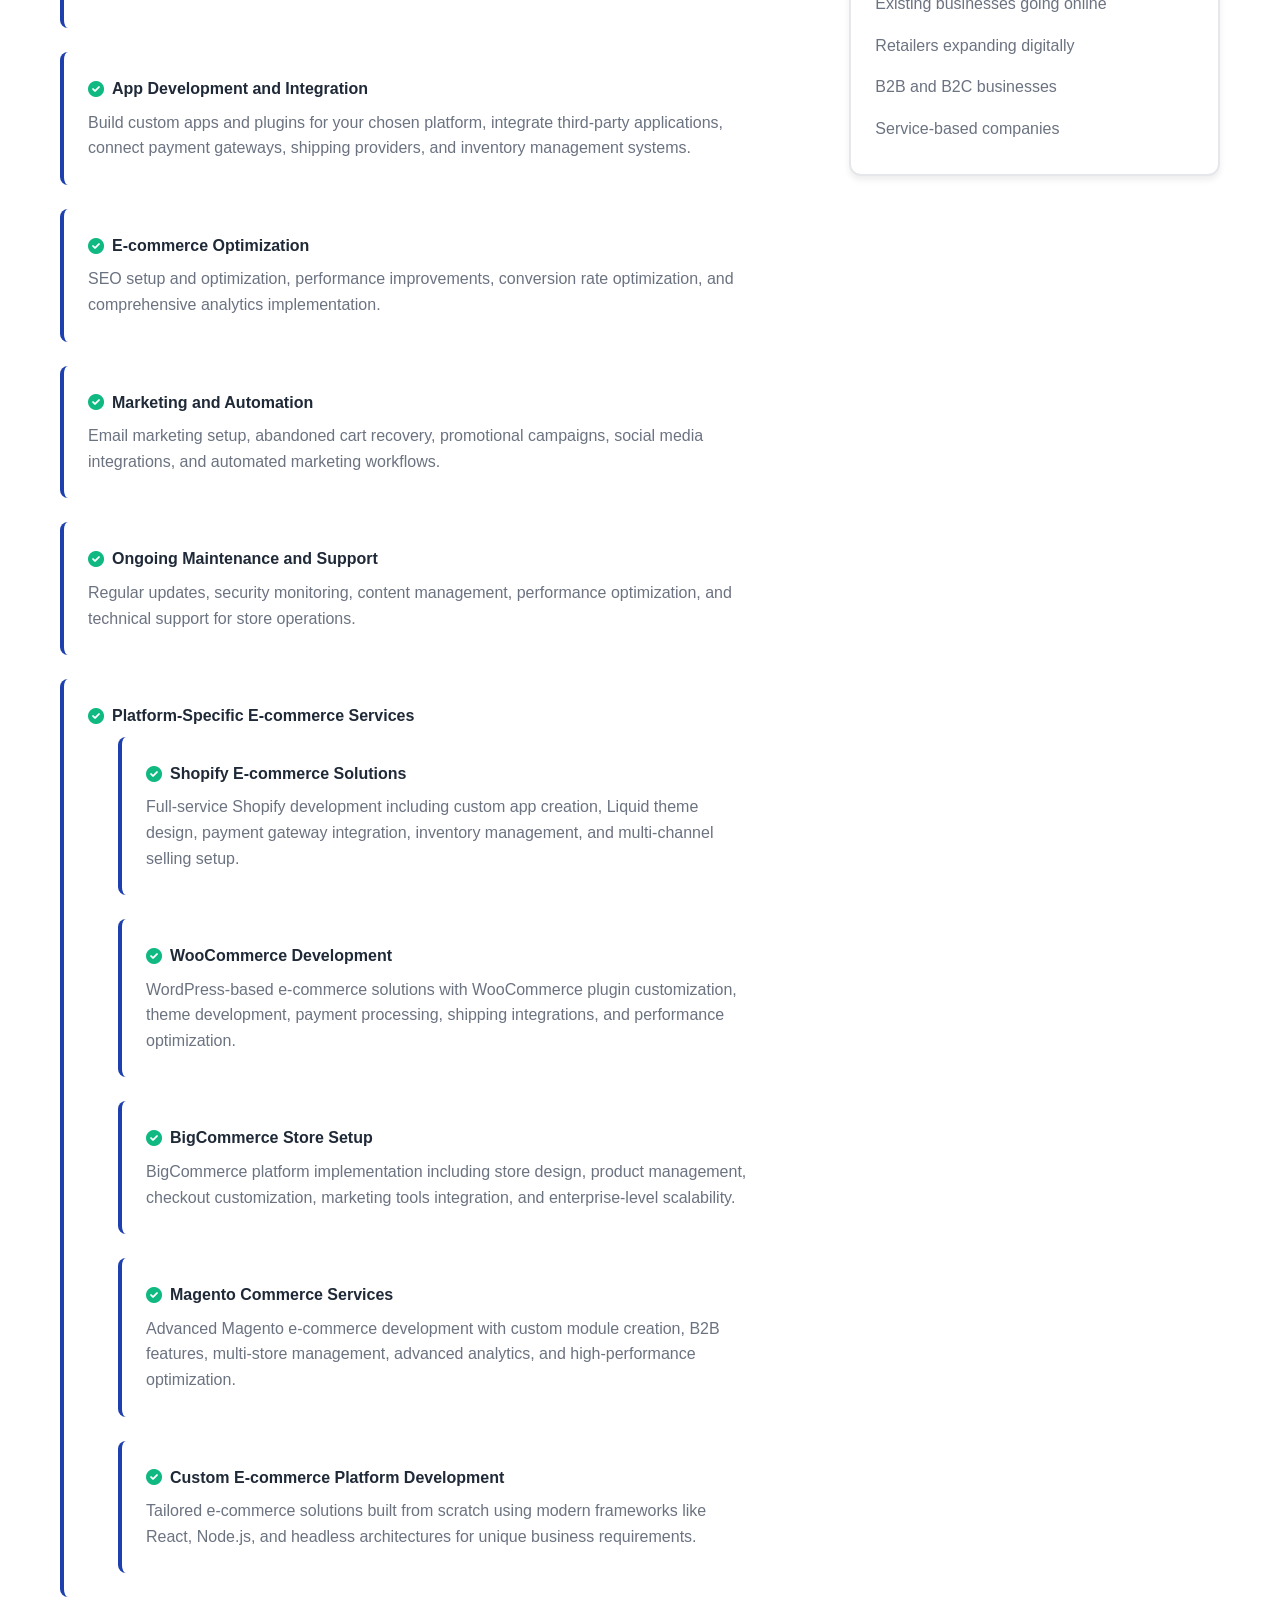
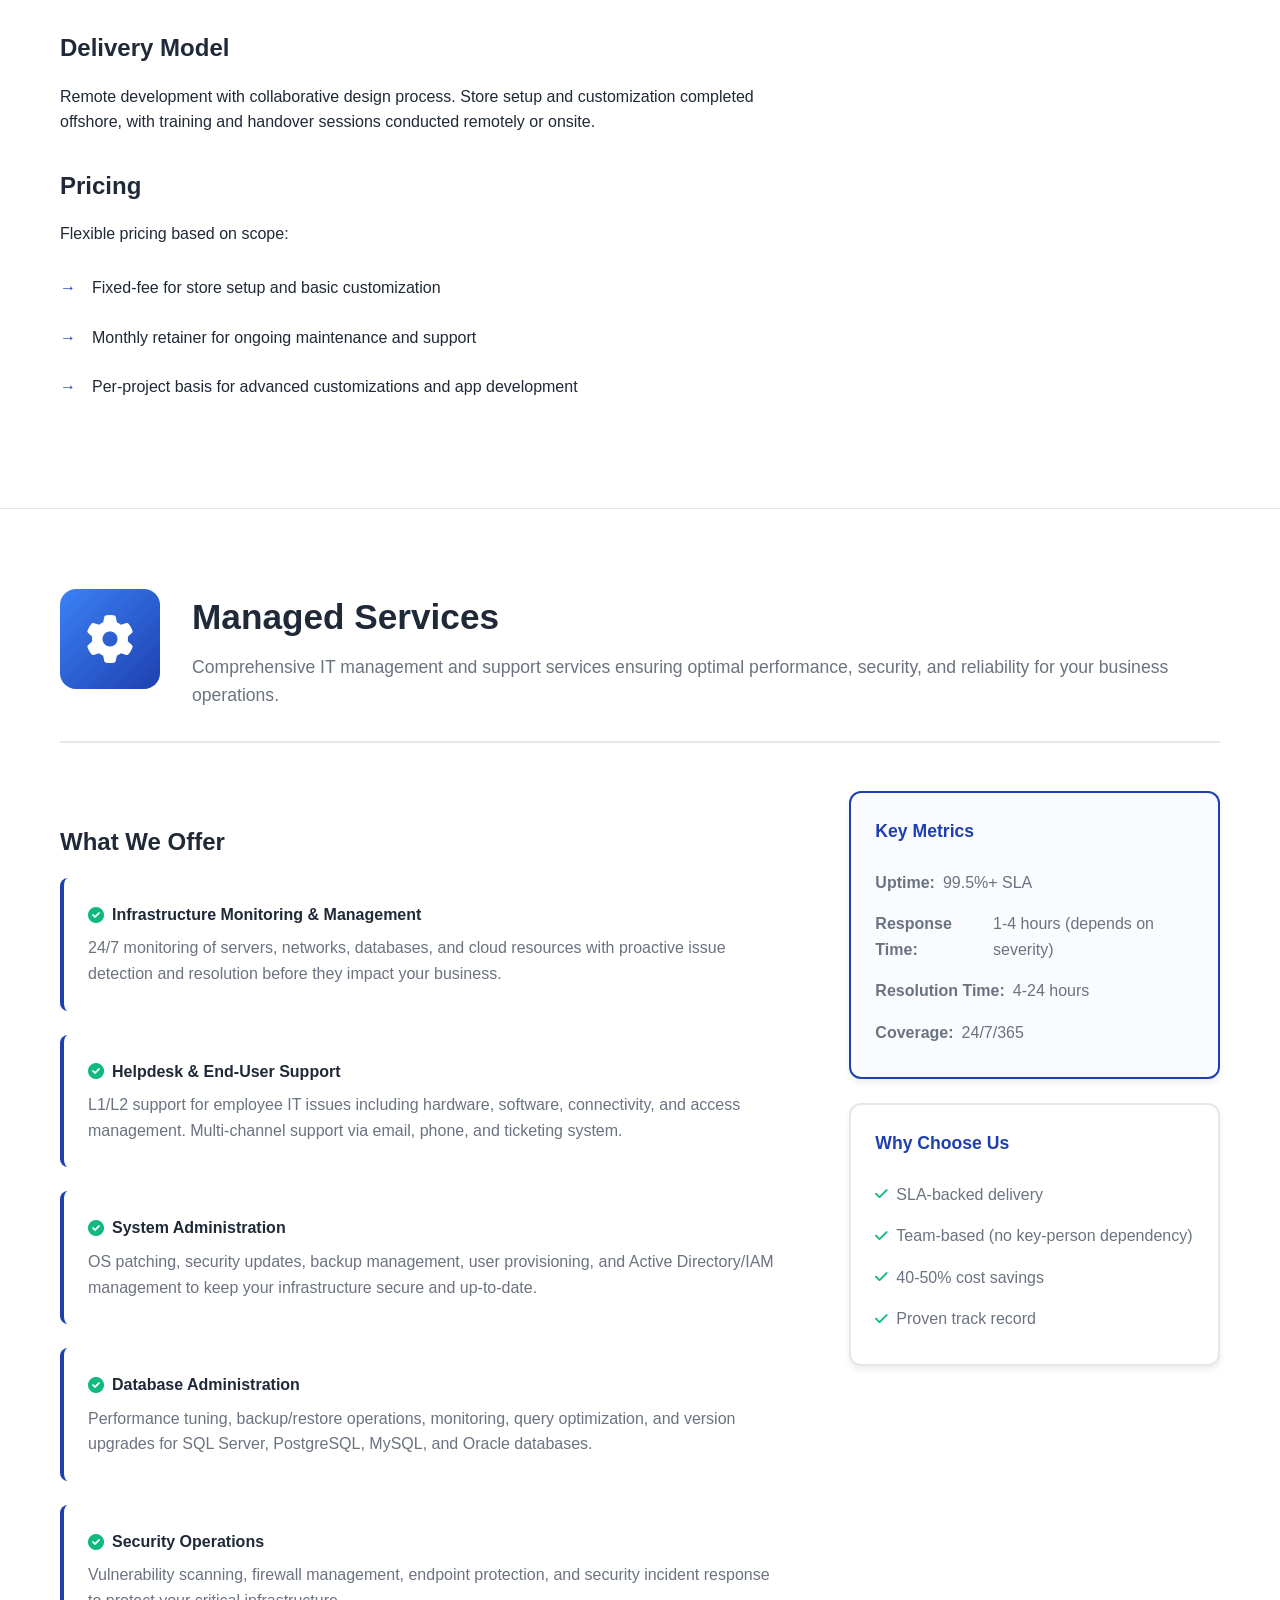
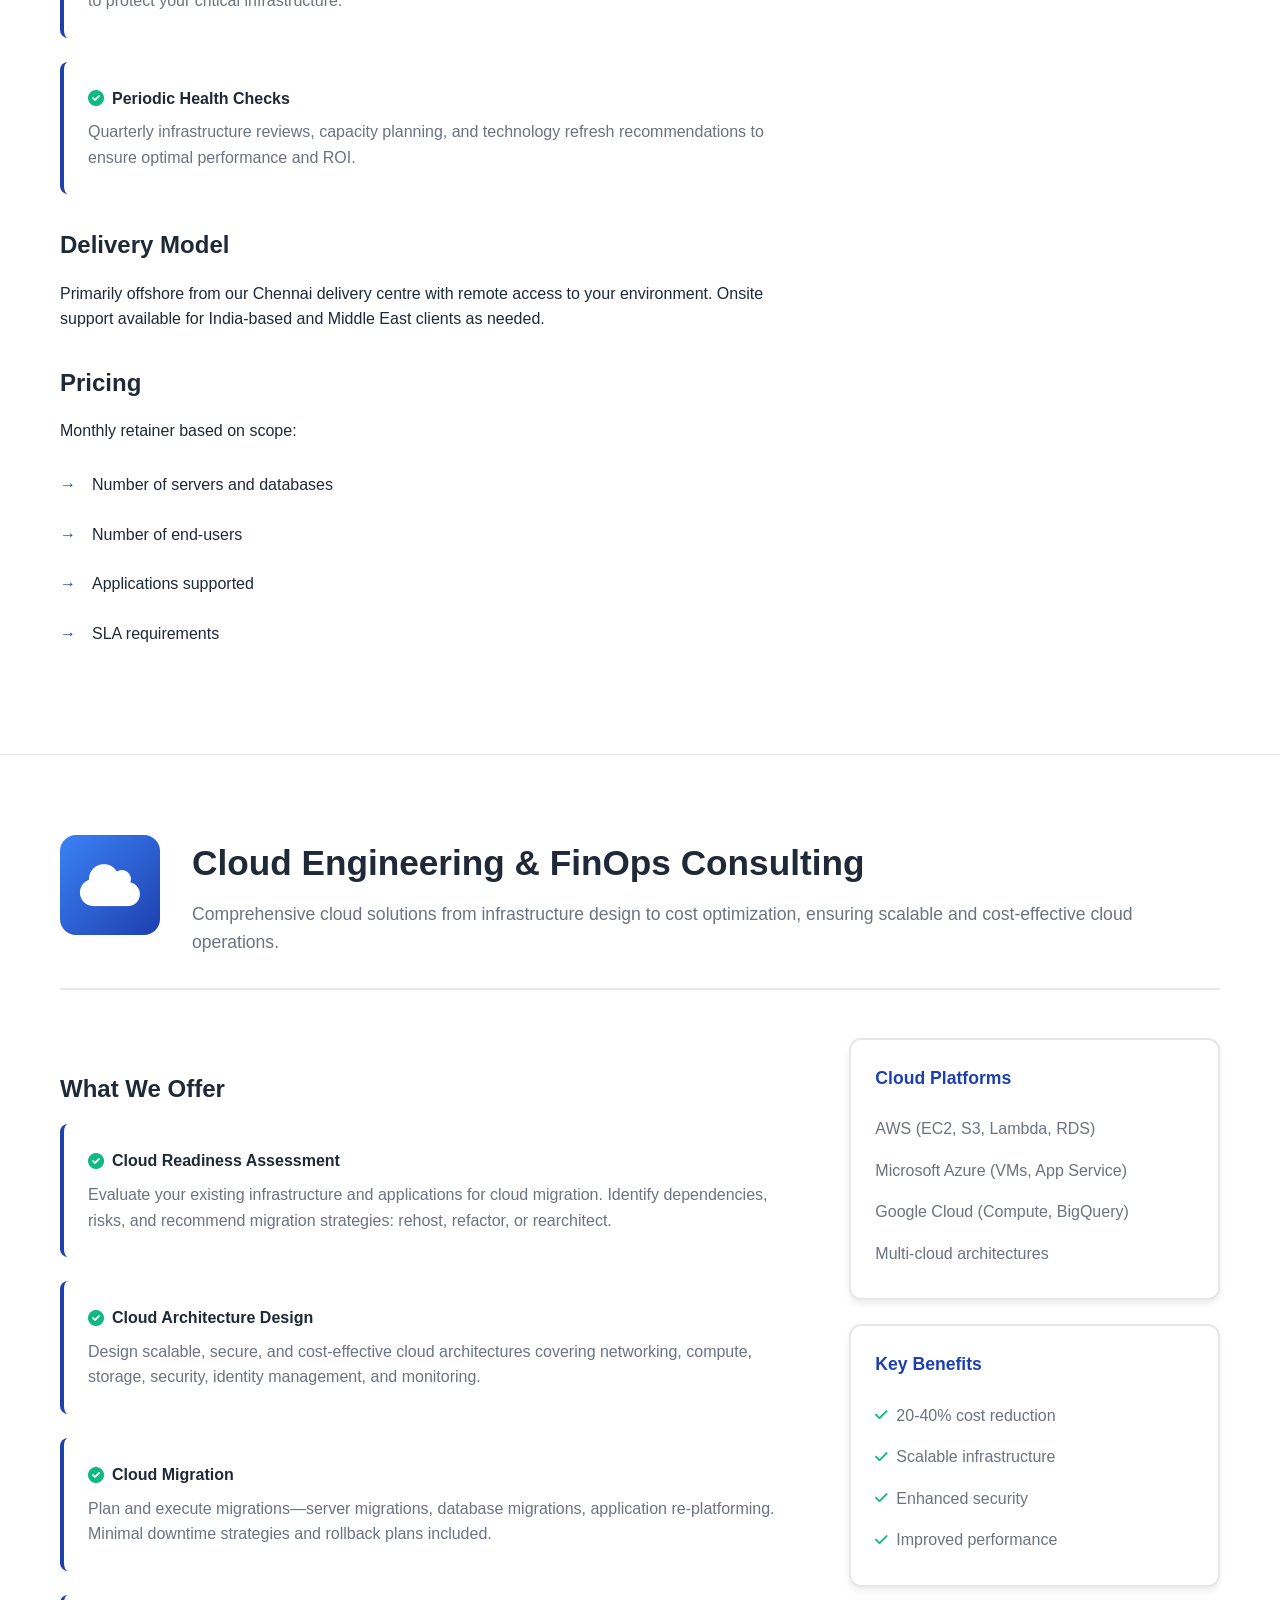
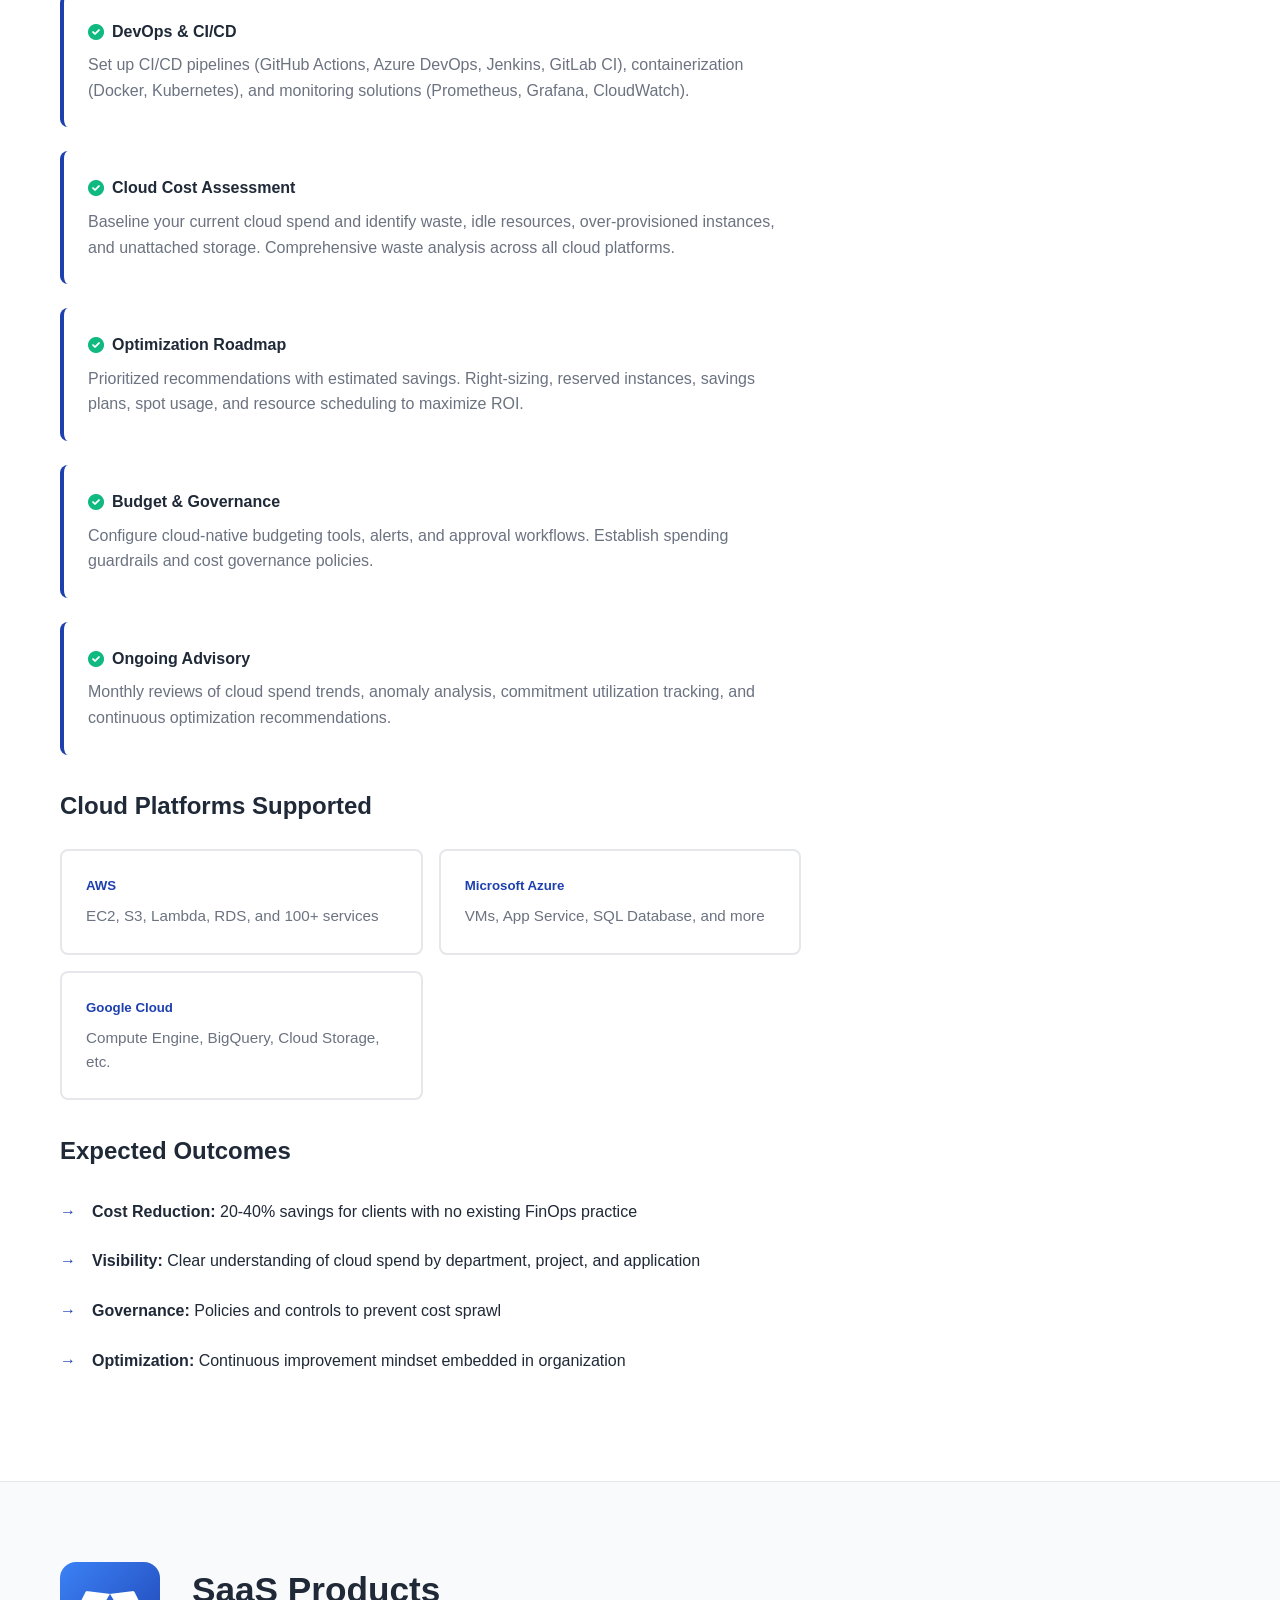
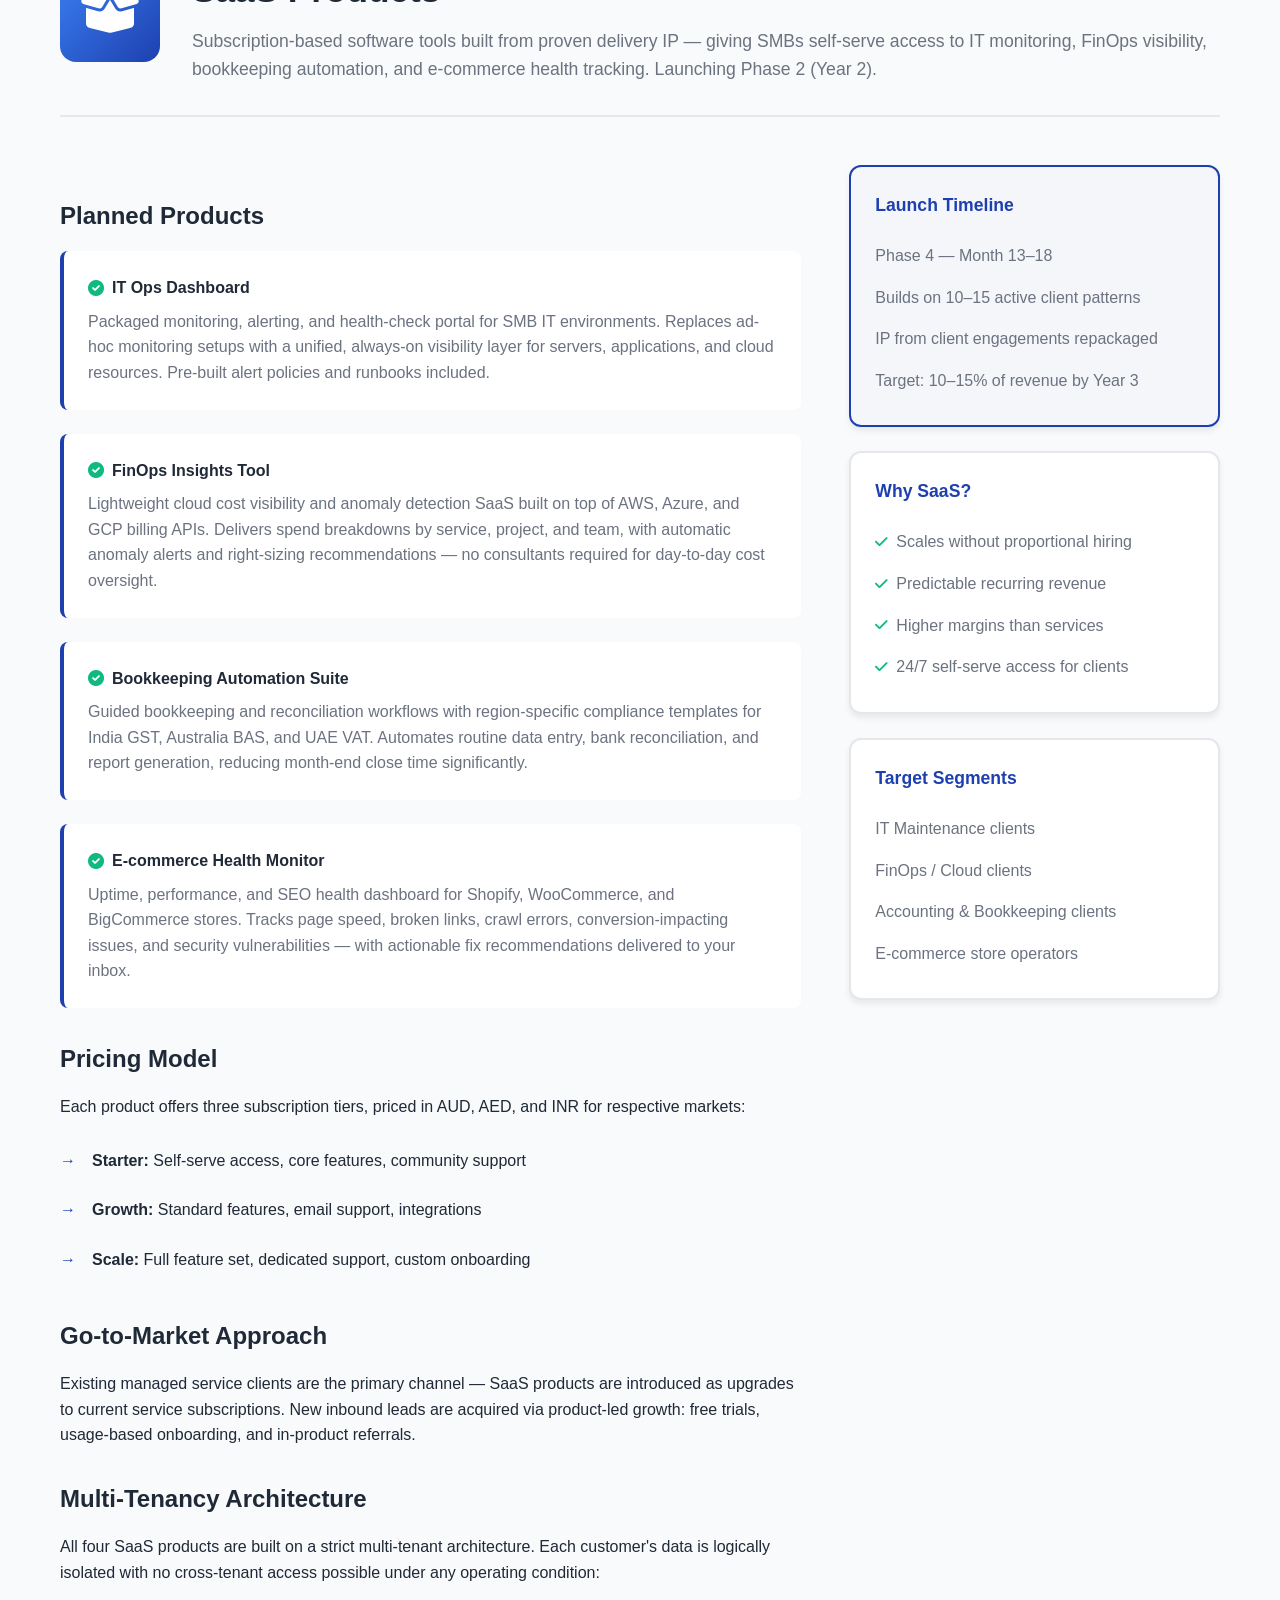
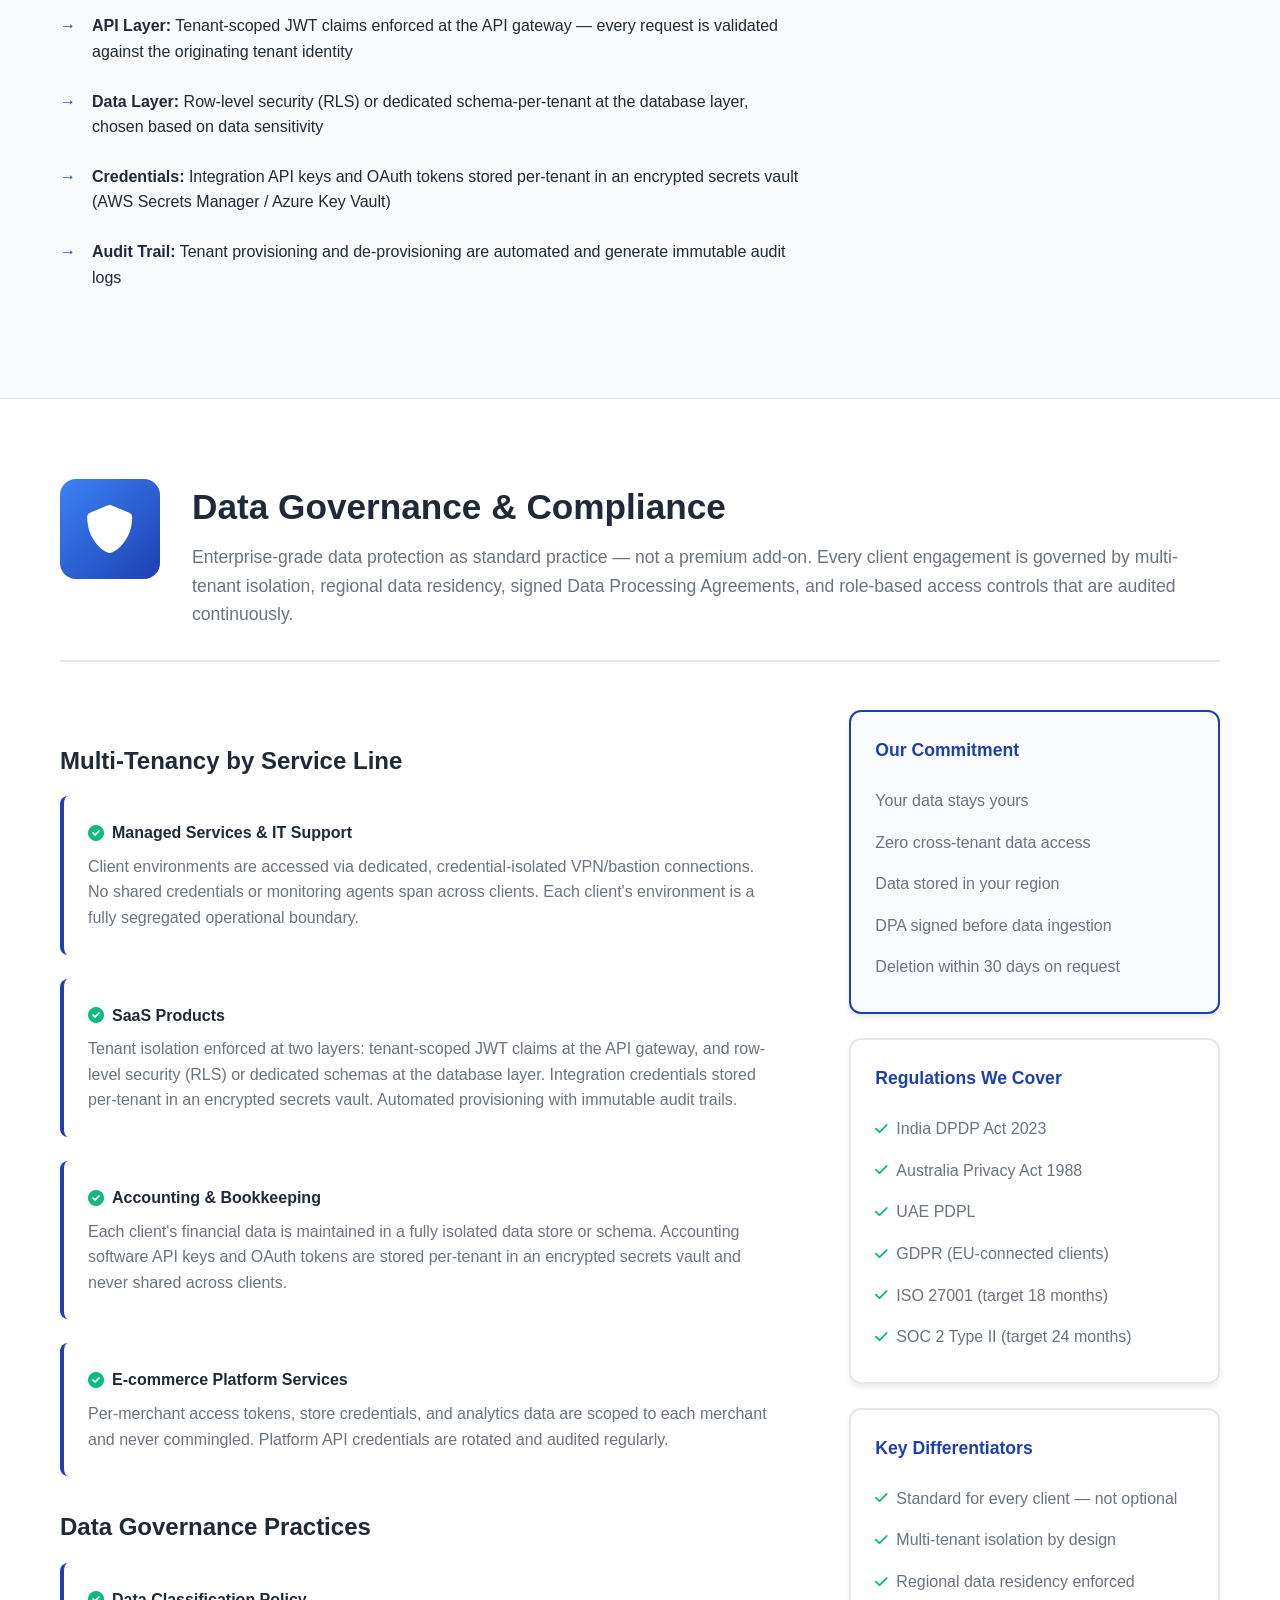
==== commit a720a8ee: "Added details about data governance and updated html files as well" ====
--- a/services.html
+++ b/services.html
@@ -3,7 +3,7 @@
 <head>
     <meta charset="UTF-8">
     <meta name="viewport" content="width=device-width, initial-scale=1.0">
-    <title>Services - TECHSPRINT | Managed Services, Cloud Engineering, Digital Marketing, Accounting, E-commerce, SaaS</title>
+    <title>Services - TECHSPRINT | Managed Services, Cloud Engineering, Digital Marketing, Accounting, E-commerce, SaaS, Data Governance</title>
     <link rel="stylesheet" href="styles.css">
     <link rel="stylesheet" href="https://cdnjs.cloudflare.com/ajax/libs/font-awesome/6.0.0/css/all.min.css">
 </head>
@@ -651,6 +651,15 @@
 
                     <h3>Go-to-Market Approach</h3>
                     <p>Existing managed service clients are the primary channel — SaaS products are introduced as upgrades to current service subscriptions. New inbound leads are acquired via product-led growth: free trials, usage-based onboarding, and in-product referrals.</p>
+
+                    <h3>Multi-Tenancy Architecture</h3>
+                    <p>All four SaaS products are built on a strict multi-tenant architecture. Each customer's data is logically isolated with no cross-tenant access possible under any operating condition:</p>
+                    <ul class="pricing-list">
+                        <li><strong>API Layer:</strong> Tenant-scoped JWT claims enforced at the API gateway — every request is validated against the originating tenant identity</li>
+                        <li><strong>Data Layer:</strong> Row-level security (RLS) or dedicated schema-per-tenant at the database layer, chosen based on data sensitivity</li>
+                        <li><strong>Credentials:</strong> Integration API keys and OAuth tokens stored per-tenant in an encrypted secrets vault (AWS Secrets Manager / Azure Key Vault)</li>
+                        <li><strong>Audit Trail:</strong> Tenant provisioning and de-provisioning are automated and generate immutable audit logs</li>
+                    </ul>
                 </div>
 
                 <div class="content-sidebar">
@@ -681,6 +690,113 @@
                             <li>FinOps / Cloud clients</li>
                             <li>Accounting & Bookkeeping clients</li>
                             <li>E-commerce store operators</li>
+                        </ul>
+                    </div>
+                </div>
+            </div>
+        </div>
+    </section>
+
+    <!-- Data Governance & Compliance -->
+    <section id="data-governance" class="service-detail">
+        <div class="container">
+            <div class="service-header">
+                <div class="service-icon-large">
+                    <i class="fas fa-shield-alt"></i>
+                </div>
+                <div>
+                    <h2>Data Governance &amp; Compliance</h2>
+                    <p class="service-description">Enterprise-grade data protection as standard practice — not a premium add-on. Every client engagement is governed by multi-tenant isolation, regional data residency, signed Data Processing Agreements, and role-based access controls that are audited continuously.</p>
+                </div>
+            </div>
+
+            <div class="service-content">
+                <div class="content-main">
+                    <h3>Multi-Tenancy by Service Line</h3>
+                    <div class="service-offerings">
+                        <div class="offering">
+                            <h4><i class="fas fa-check-circle"></i> Managed Services &amp; IT Support</h4>
+                            <p>Client environments are accessed via dedicated, credential-isolated VPN/bastion connections. No shared credentials or monitoring agents span across clients. Each client's environment is a fully segregated operational boundary.</p>
+                        </div>
+                        <div class="offering">
+                            <h4><i class="fas fa-check-circle"></i> SaaS Products</h4>
+                            <p>Tenant isolation enforced at two layers: tenant-scoped JWT claims at the API gateway, and row-level security (RLS) or dedicated schemas at the database layer. Integration credentials stored per-tenant in an encrypted secrets vault. Automated provisioning with immutable audit trails.</p>
+                        </div>
+                        <div class="offering">
+                            <h4><i class="fas fa-check-circle"></i> Accounting &amp; Bookkeeping</h4>
+                            <p>Each client's financial data is maintained in a fully isolated data store or schema. Accounting software API keys and OAuth tokens are stored per-tenant in an encrypted secrets vault and never shared across clients.</p>
+                        </div>
+                        <div class="offering">
+                            <h4><i class="fas fa-check-circle"></i> E-commerce Platform Services</h4>
+                            <p>Per-merchant access tokens, store credentials, and analytics data are scoped to each merchant and never commingled. Platform API credentials are rotated and audited regularly.</p>
+                        </div>
+                    </div>
+
+                    <h3>Data Governance Practices</h3>
+                    <div class="service-offerings">
+                        <div class="offering">
+                            <h4><i class="fas fa-check-circle"></i> Data Classification Policy</h4>
+                            <p>All data is classified at ingestion as Public, Internal, Confidential, or Restricted. Client business data is Confidential at minimum; financial records and PII are Restricted — subject to encryption at rest and in transit, vault-based credential storage, and immutable audit logging.</p>
+                        </div>
+                        <div class="offering">
+                            <h4><i class="fas fa-check-circle"></i> Data Residency Controls</h4>
+                            <p>Client data is stored in the geographic region agreed in the service contract. Compliant with India DPDP Act 2023 (Indian clients), Australia Privacy Act 1988 / Australian Privacy Principles (Australian clients), and UAE Personal Data Protection Law — PDPL (Middle East clients).</p>
+                        </div>
+                        <div class="offering">
+                            <h4><i class="fas fa-check-circle"></i> Data Processing Agreements (DPAs)</h4>
+                            <p>A signed DPA is executed with every client before any data ingestion. DPAs cover data classification, residency, retention, deletion, breach notification obligations, and sub-processor disclosures — compliant with Australian Privacy Principles, UAE PDPL, and GDPR where applicable.</p>
+                        </div>
+                        <div class="offering">
+                            <h4><i class="fas fa-check-circle"></i> RBAC &amp; Audit Logging</h4>
+                            <p>Role-based access control (RBAC) is enforced across all internal systems. Staff access to client data is on a strict need-to-know basis, reviewed quarterly. All access events are centrally logged via SIEM and retained as immutable records for a minimum of 12 months.</p>
+                        </div>
+                        <div class="offering">
+                            <h4><i class="fas fa-check-circle"></i> Data Retention &amp; Deletion</h4>
+                            <p>Defined retention periods apply per data classification. Automated archival and deletion pipelines enforce these periods. Client data is purged within 30 days of contract termination upon written request, with a deletion certificate issued.</p>
+                        </div>
+                    </div>
+
+                    <h3>Compliance Certifications Roadmap</h3>
+                    <ul class="pricing-list">
+                        <li><strong>ISO 27001:</strong> Targeted within 18 months of operations — required for credibility with Australian and GCC clients</li>
+                        <li><strong>SOC 2 Type II:</strong> Evaluation within 24 months, covering Security, Availability, and Confidentiality trust service criteria — directly validates multi-tenancy and data governance controls</li>
+                        <li><strong>India DPDP Act 2023:</strong> Compliant from Day 1 for all Indian client and employee personal data</li>
+                        <li><strong>Australia Privacy Act 1988 (APPs):</strong> Full compliance for all Australian client data</li>
+                        <li><strong>UAE PDPL:</strong> Compliance for all Middle East client data</li>
+                    </ul>
+                </div>
+
+                <div class="content-sidebar">
+                    <div class="sidebar-box highlight">
+                        <h4>Our Commitment</h4>
+                        <ul>
+                            <li>Your data stays yours</li>
+                            <li>Zero cross-tenant data access</li>
+                            <li>Data stored in your region</li>
+                            <li>DPA signed before data ingestion</li>
+                            <li>Deletion within 30 days on request</li>
+                        </ul>
+                    </div>
+
+                    <div class="sidebar-box">
+                        <h4>Regulations We Cover</h4>
+                        <ul>
+                            <li><i class="fas fa-check"></i> India DPDP Act 2023</li>
+                            <li><i class="fas fa-check"></i> Australia Privacy Act 1988</li>
+                            <li><i class="fas fa-check"></i> UAE PDPL</li>
+                            <li><i class="fas fa-check"></i> GDPR (EU-connected clients)</li>
+                            <li><i class="fas fa-check"></i> ISO 27001 (target 18 months)</li>
+                            <li><i class="fas fa-check"></i> SOC 2 Type II (target 24 months)</li>
+                        </ul>
+                    </div>
+
+                    <div class="sidebar-box">
+                        <h4>Key Differentiators</h4>
+                        <ul>
+                            <li><i class="fas fa-check"></i> Standard for every client — not optional</li>
+                            <li><i class="fas fa-check"></i> Multi-tenant isolation by design</li>
+                            <li><i class="fas fa-check"></i> Regional data residency enforced</li>
+                            <li><i class="fas fa-check"></i> 12-month immutable audit logs</li>
                         </ul>
                     </div>
                 </div>
@@ -727,6 +843,7 @@
                         <li><a href="#accounting-bookkeeping">Accounting & Bookkeeping</a></li>
                         <li><a href="#ecommerce">E-commerce Solutions</a></li>
                         <li><a href="#saas-products">SaaS Products</a></li>
+                        <li><a href="#data-governance">Data Governance</a></li>
                     </ul>
                 </div>
                 <div class="footer-section">
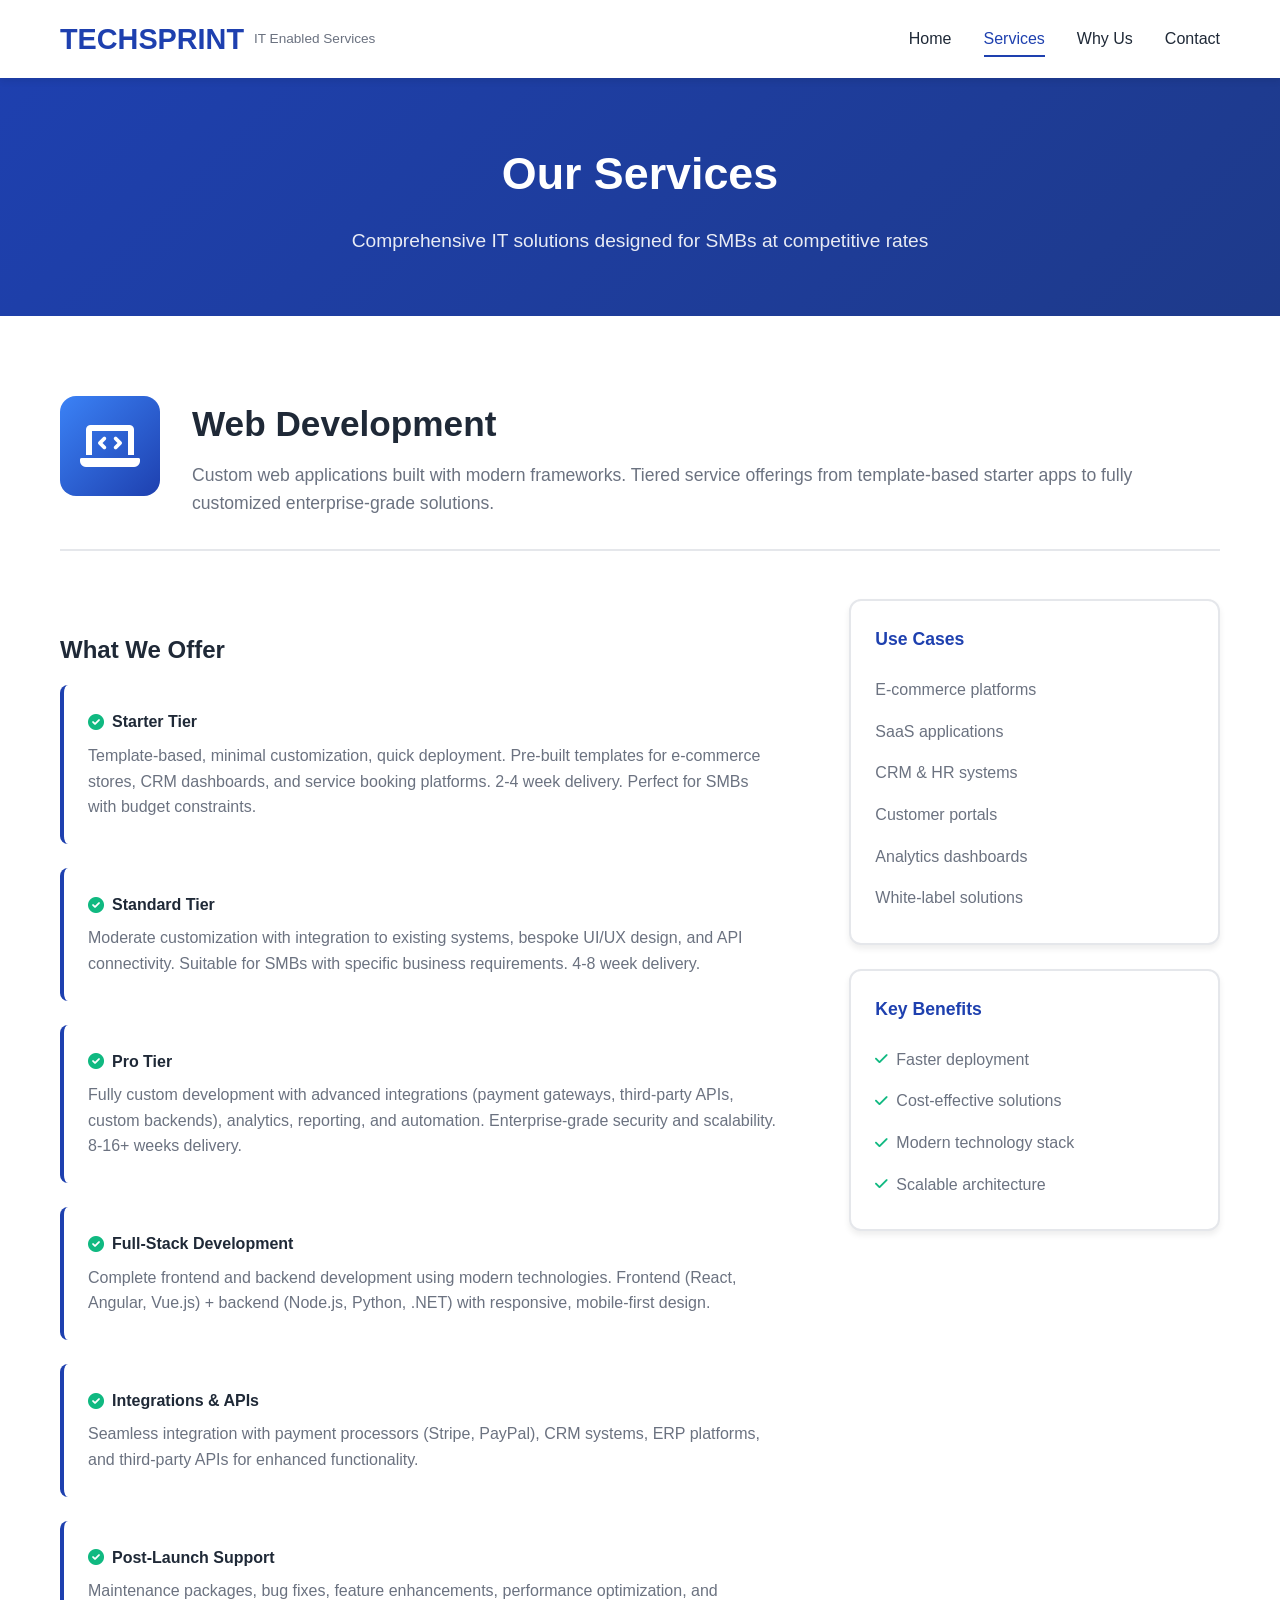
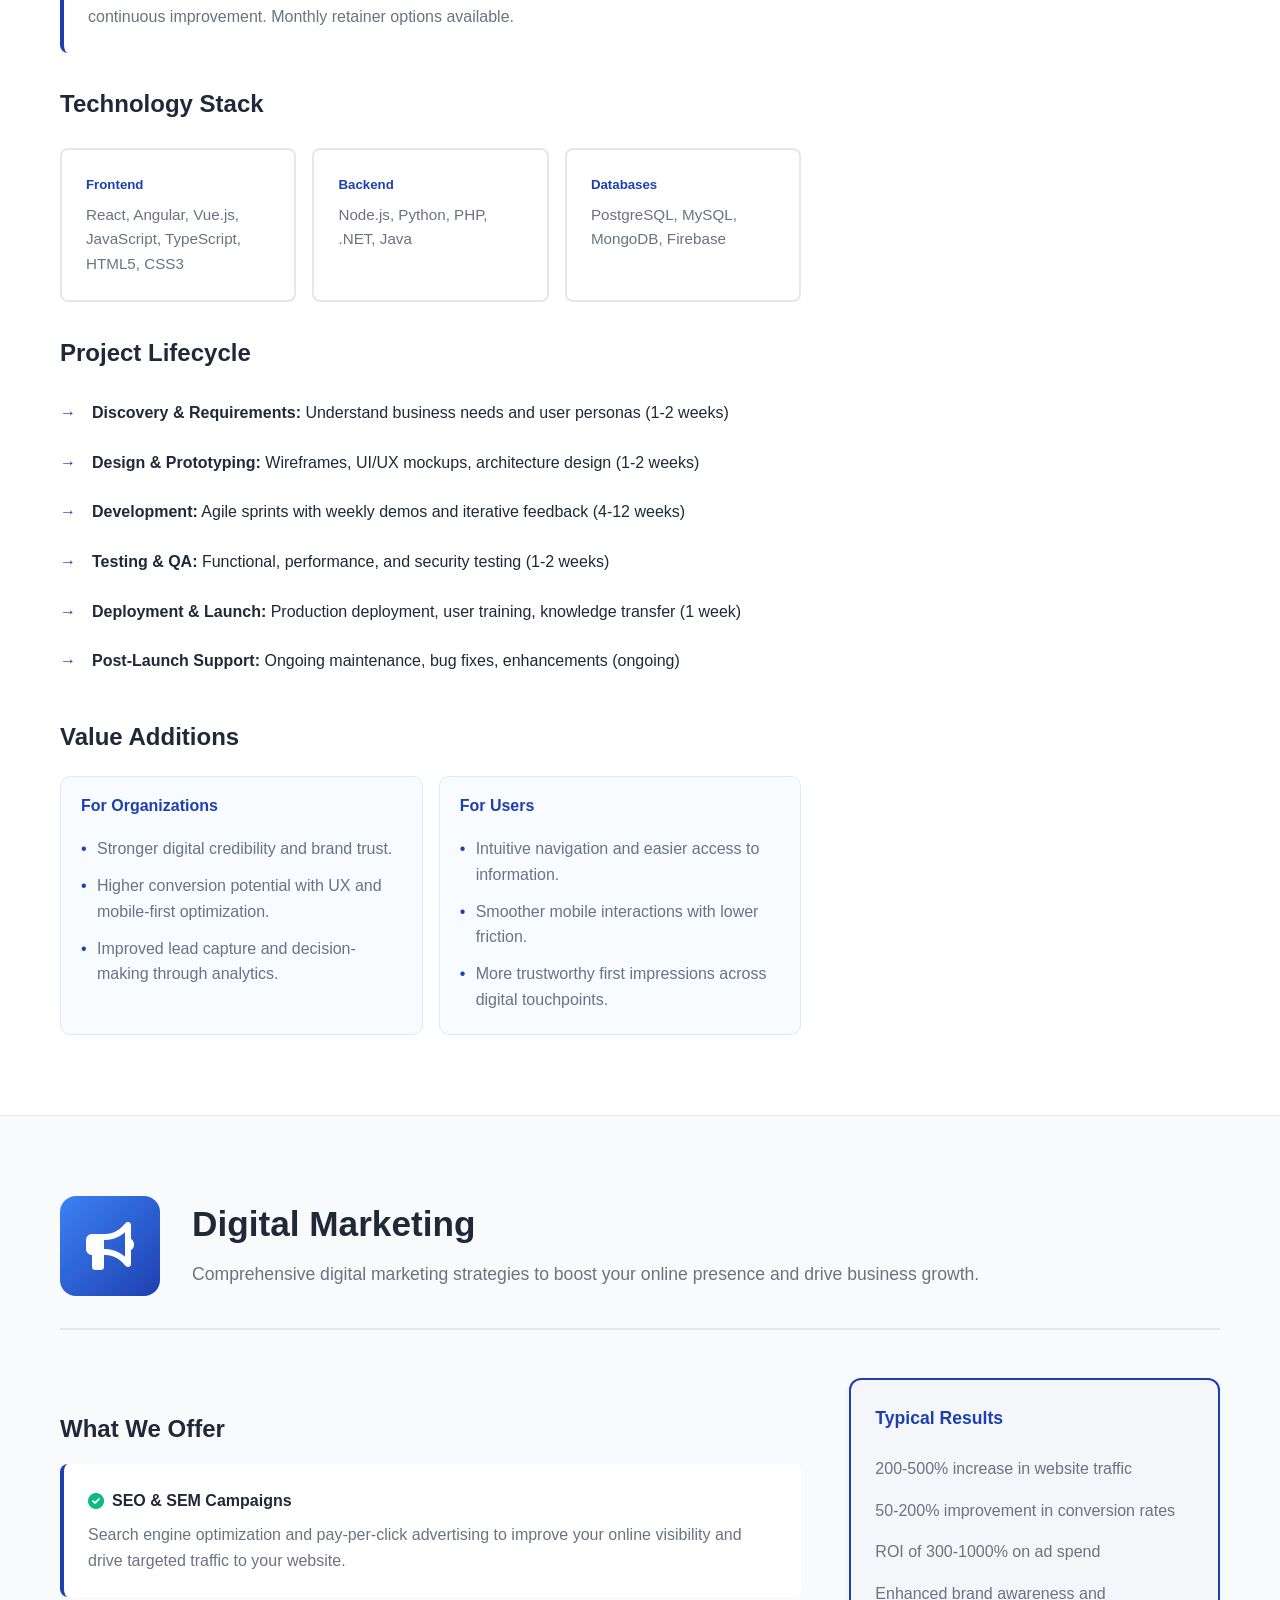
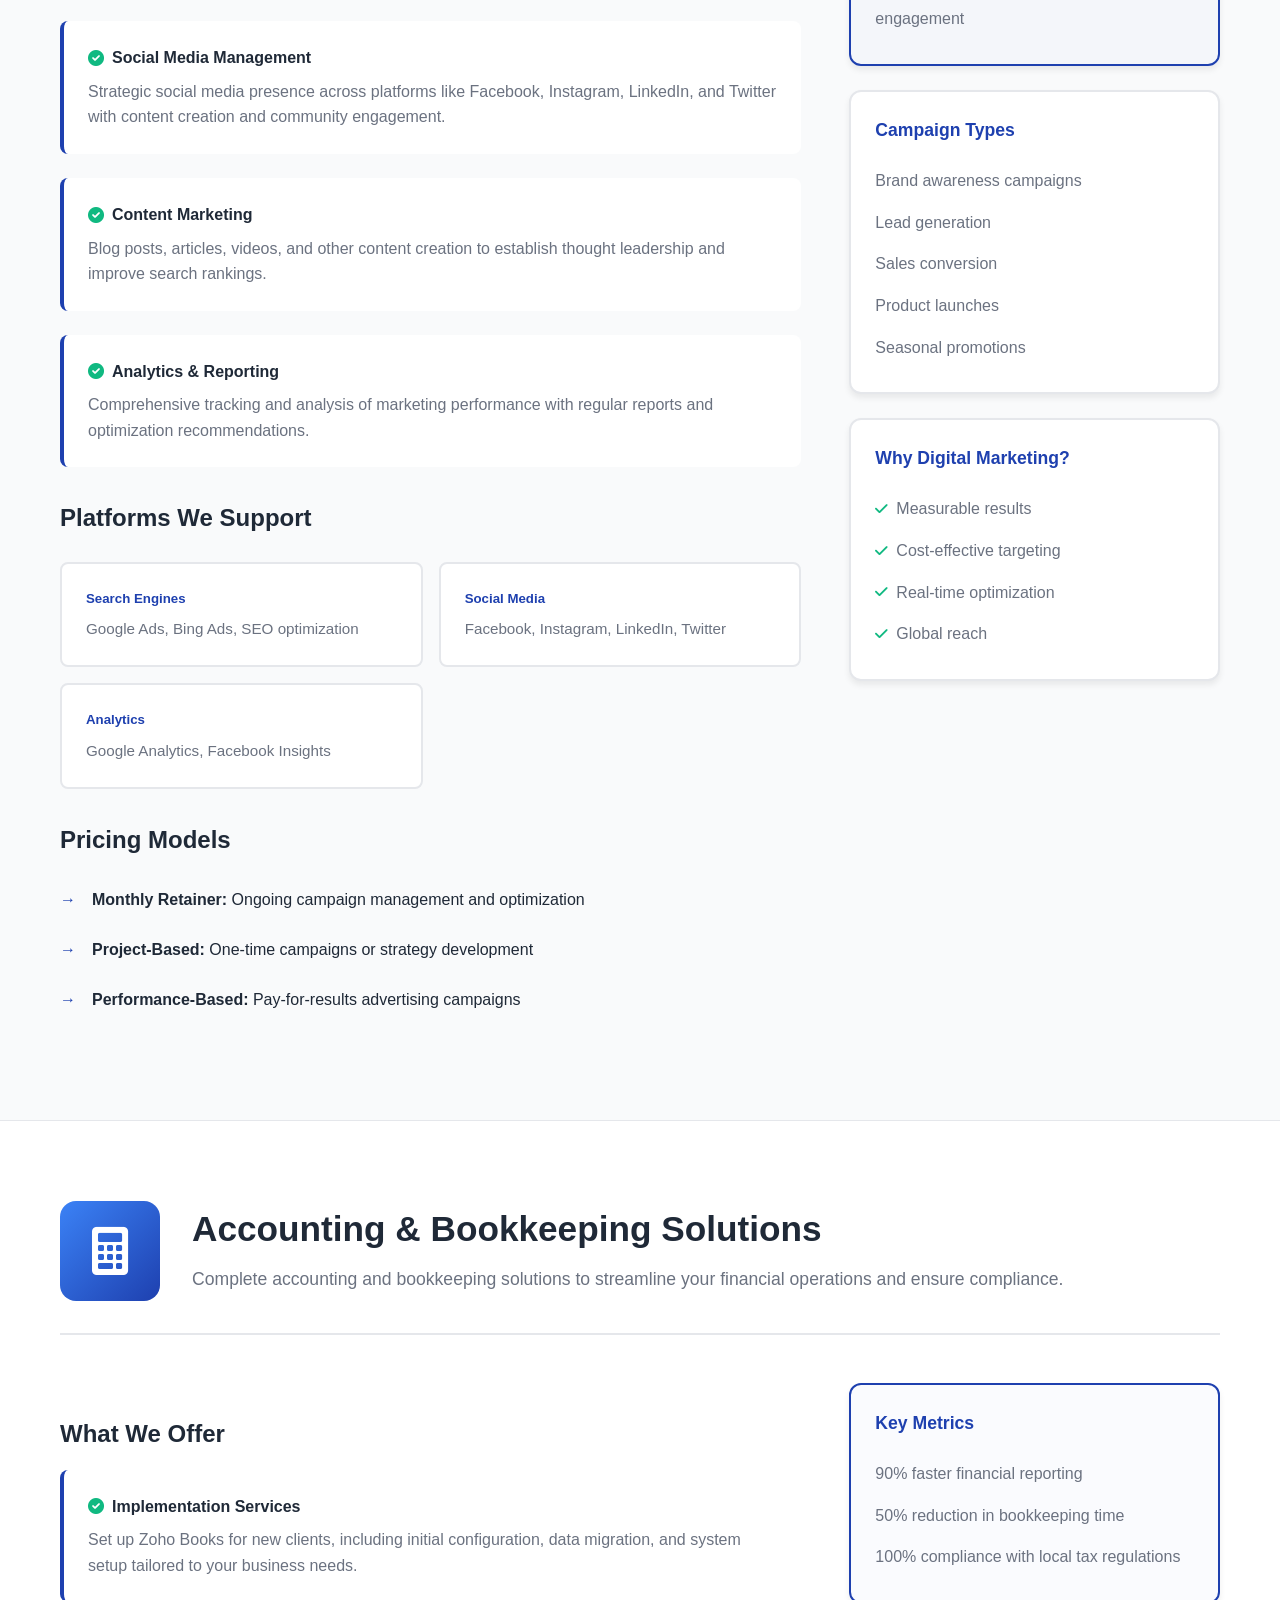
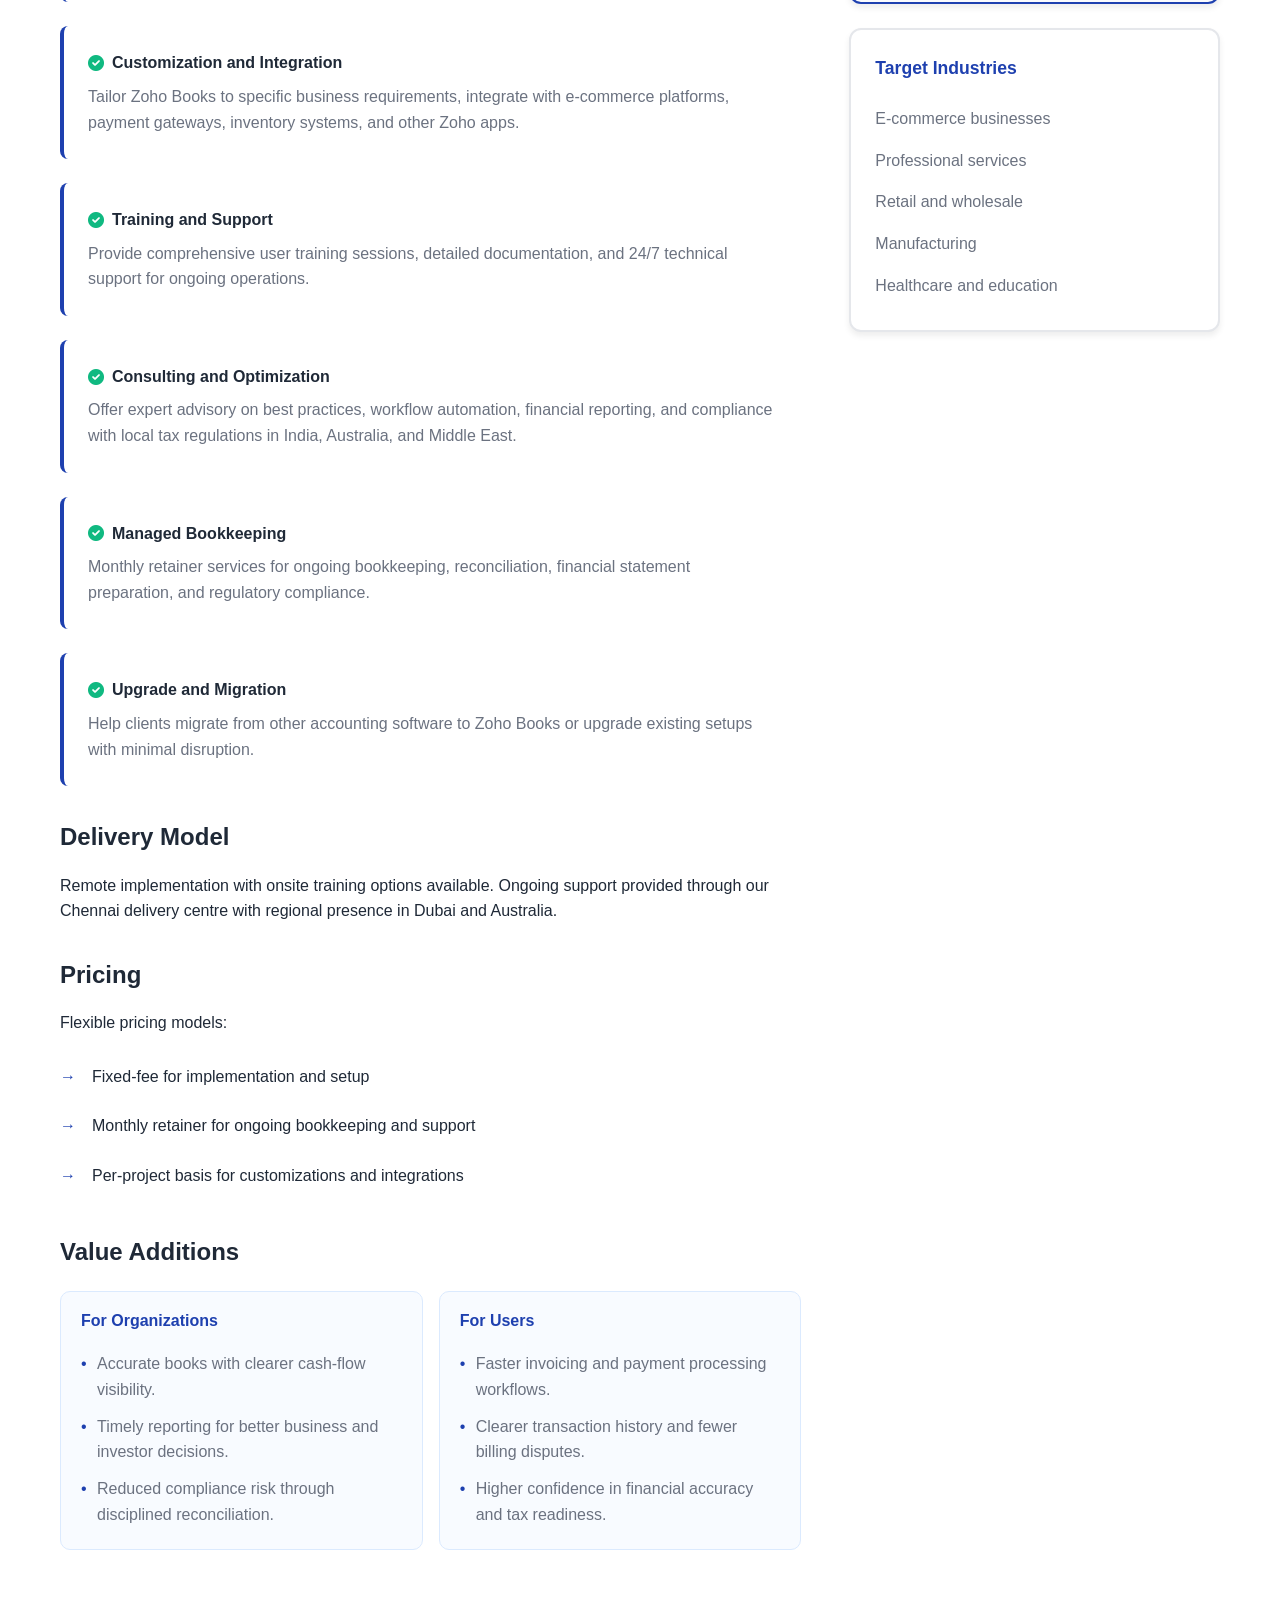
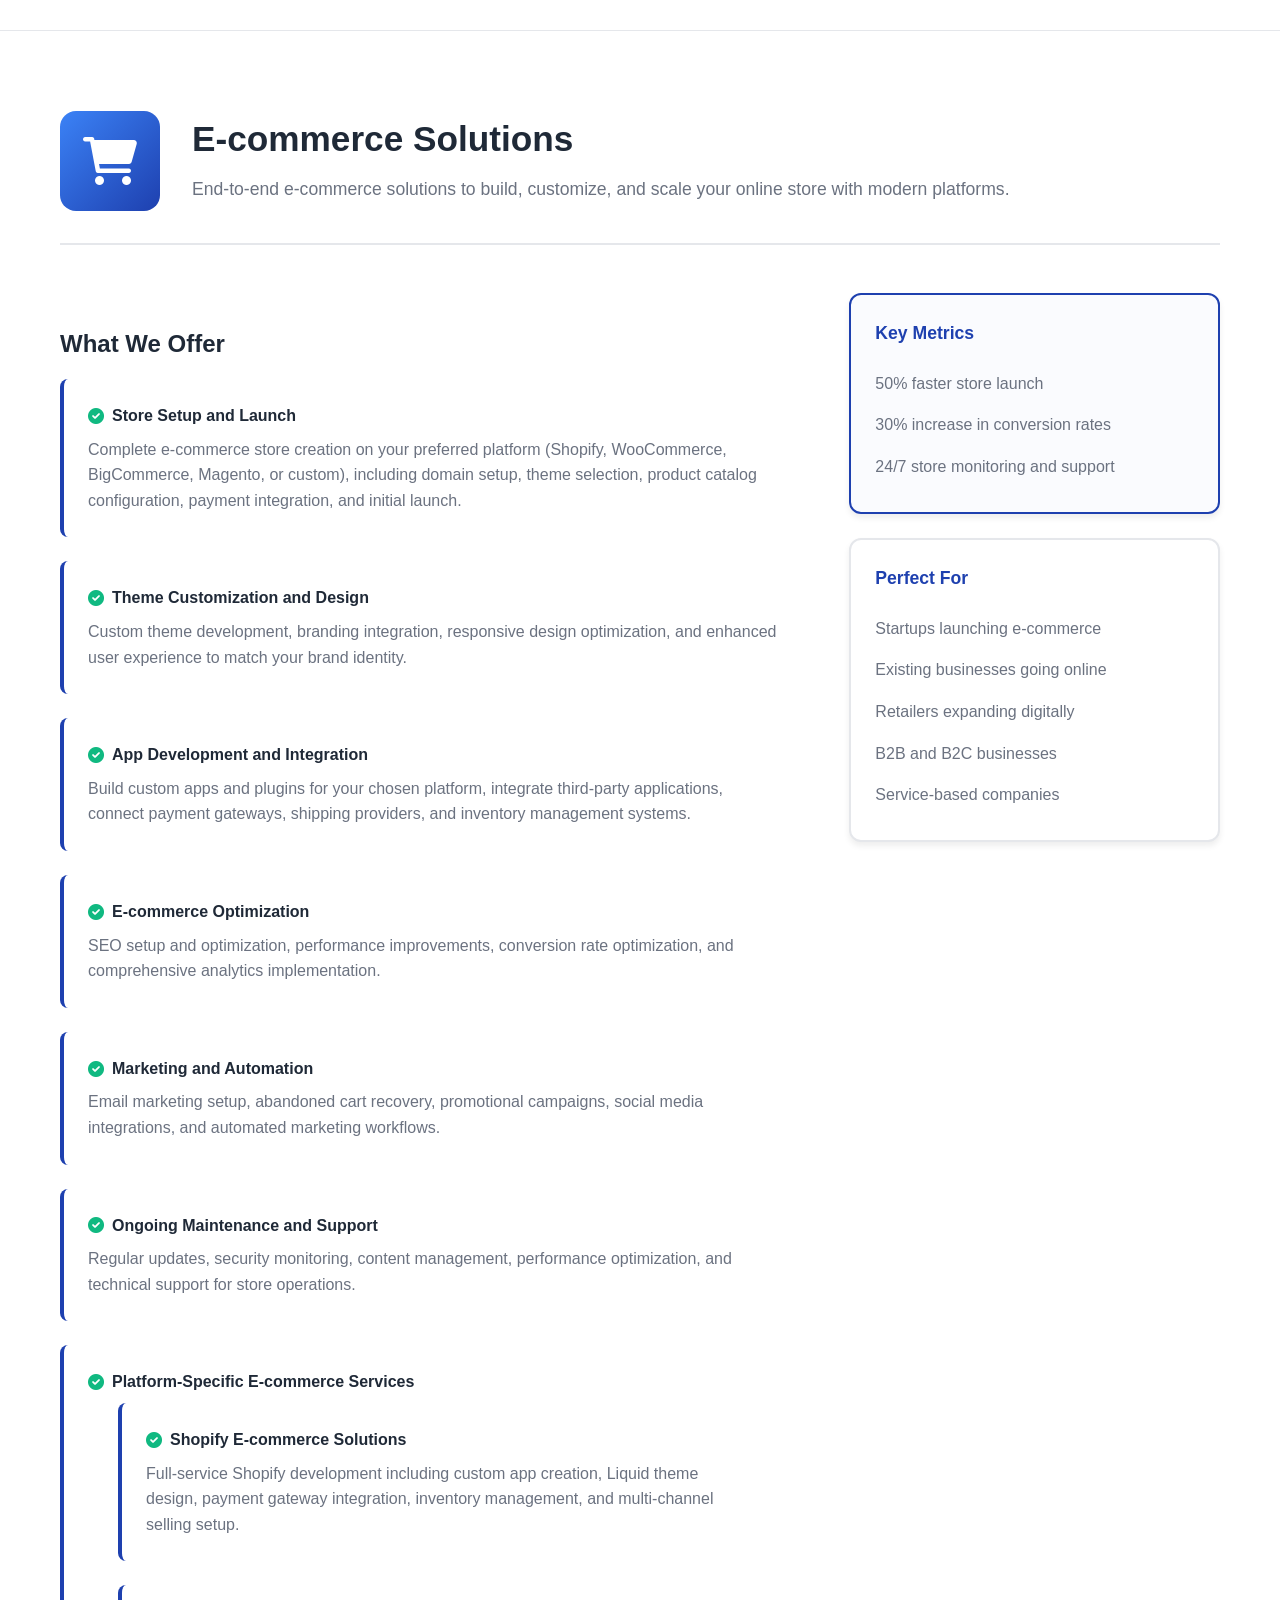
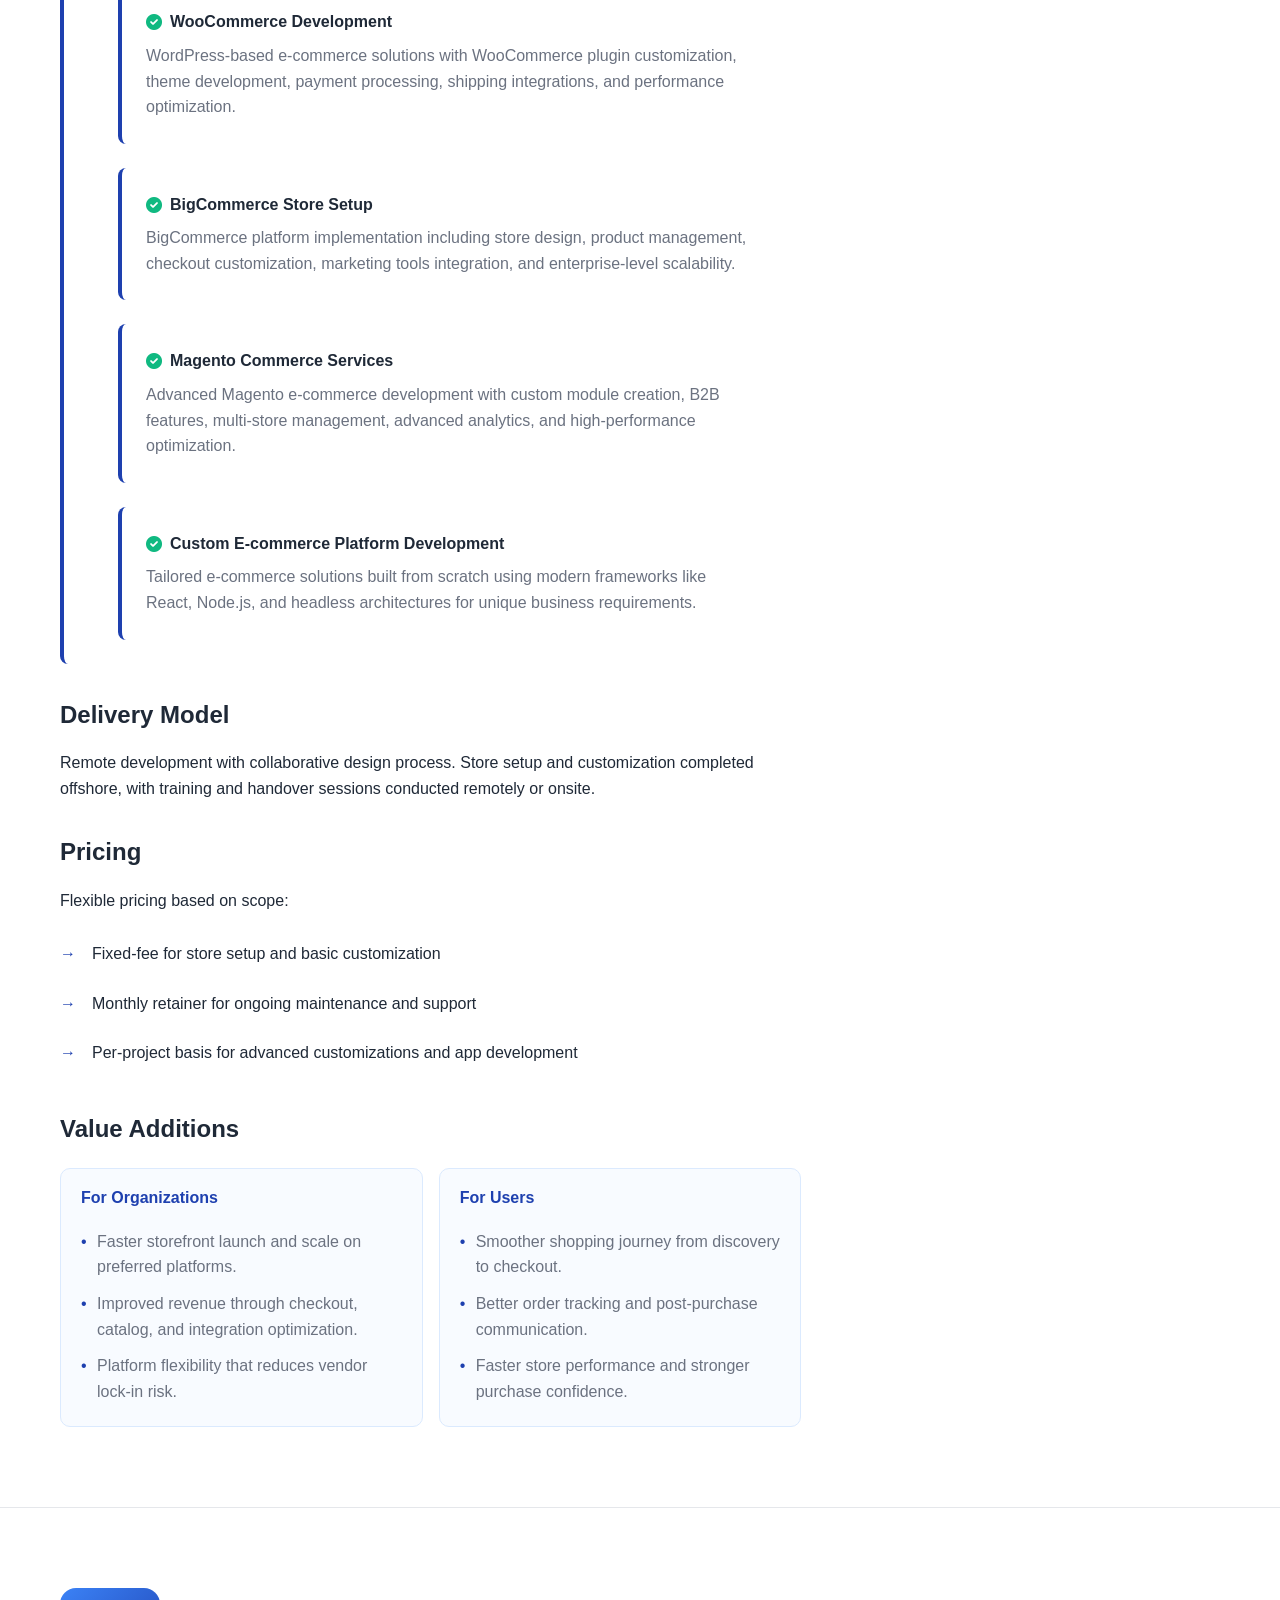
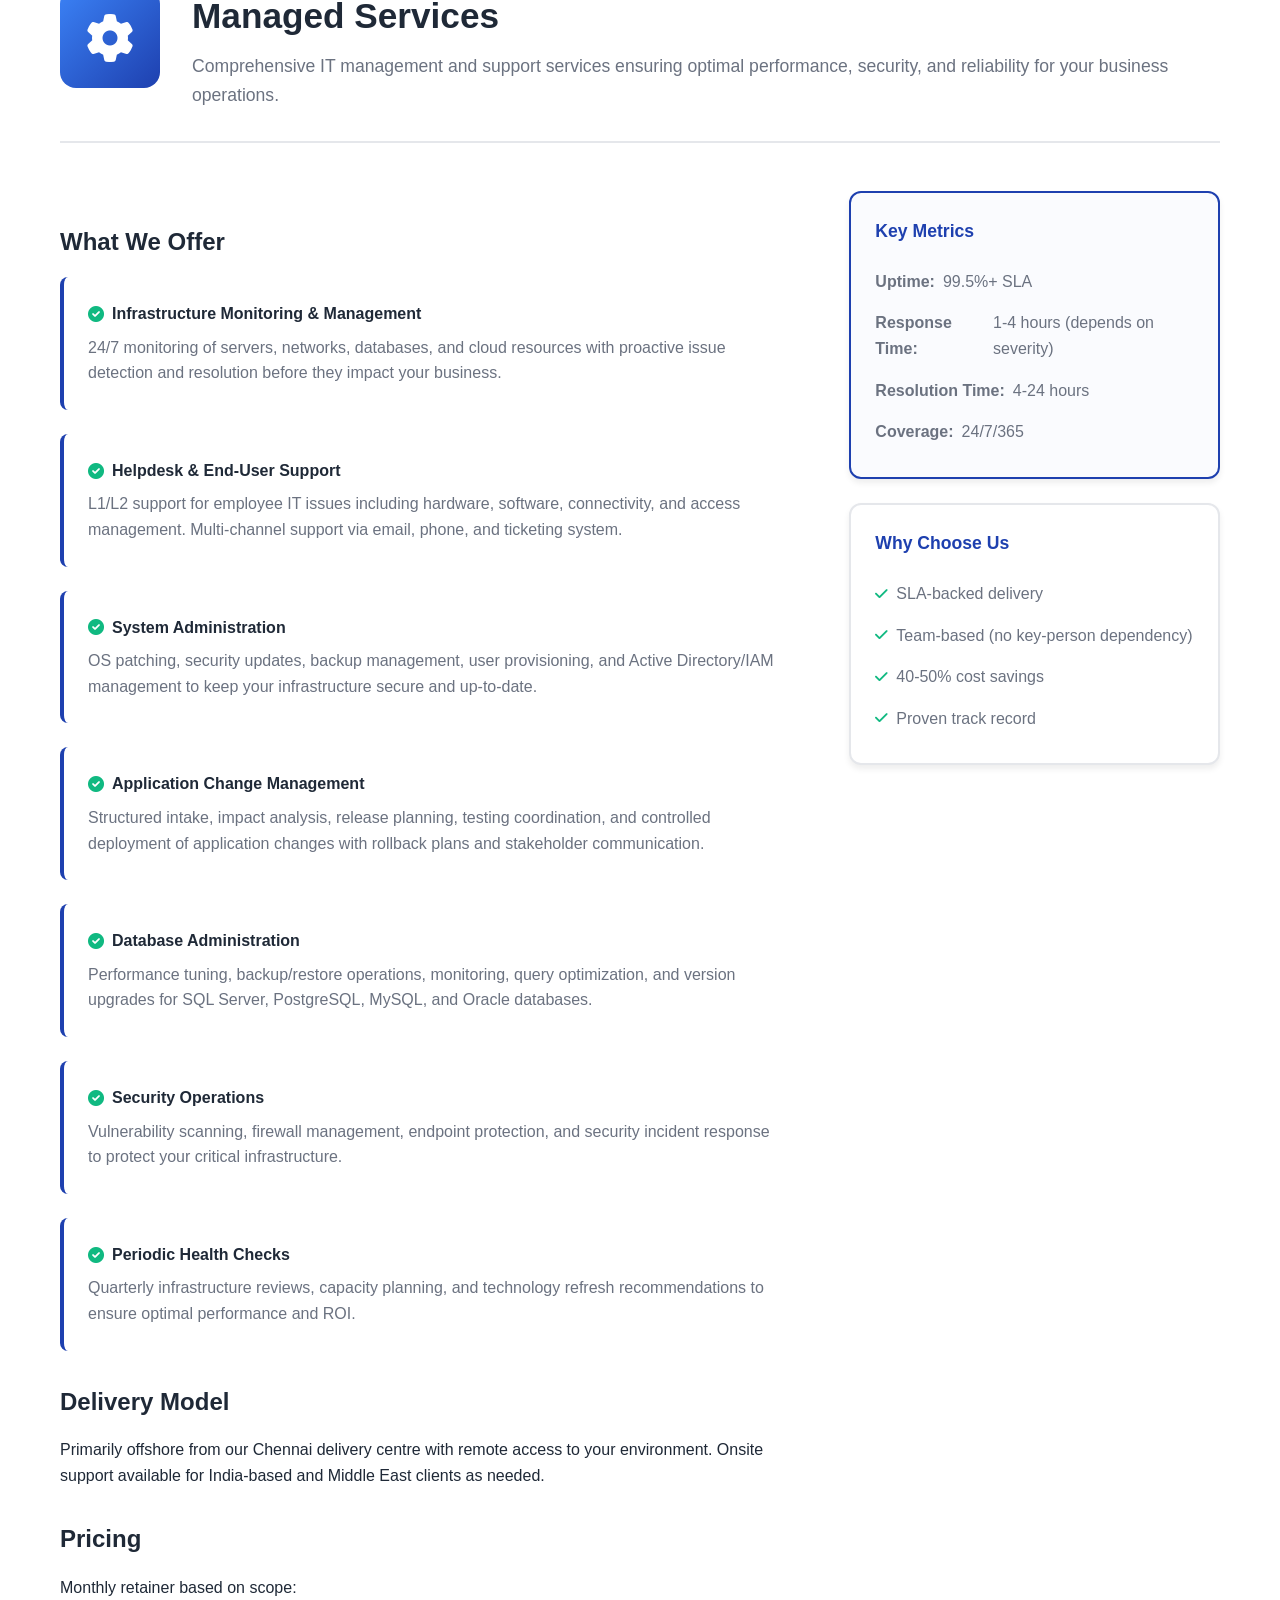
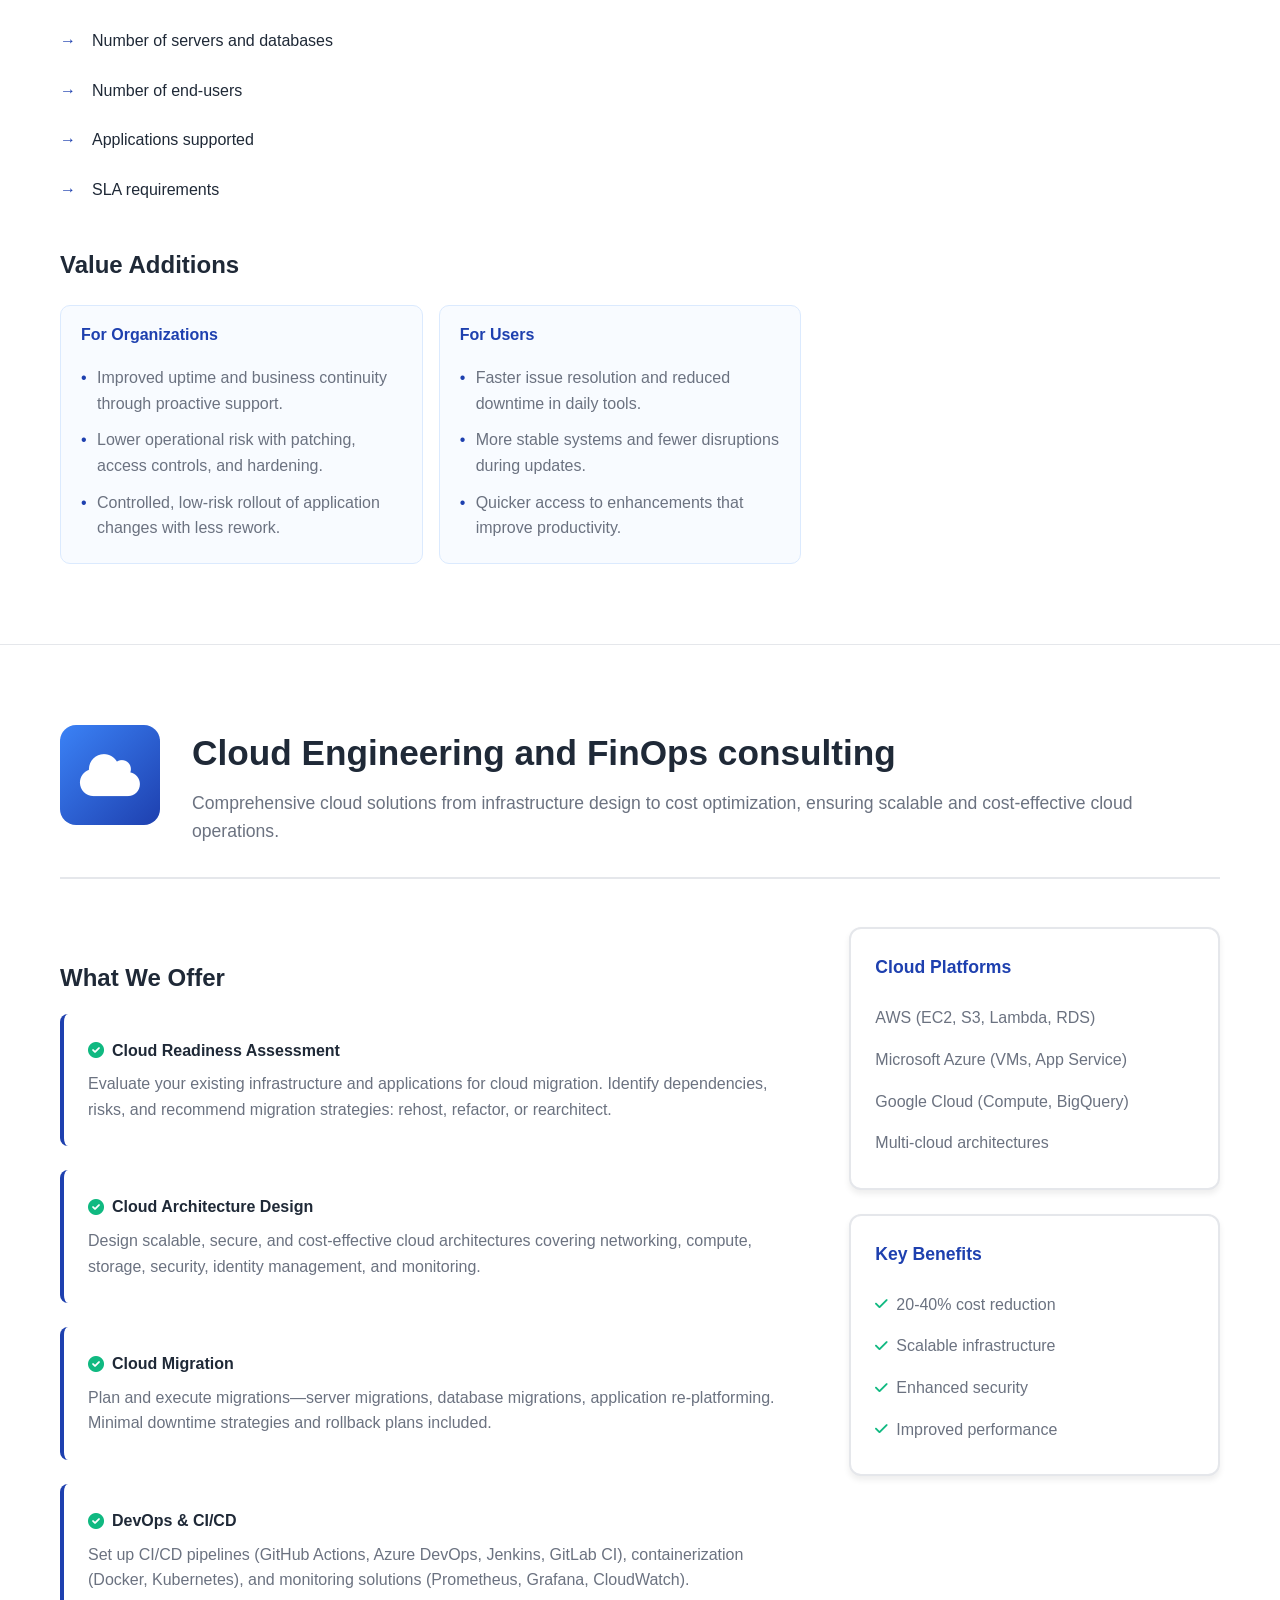
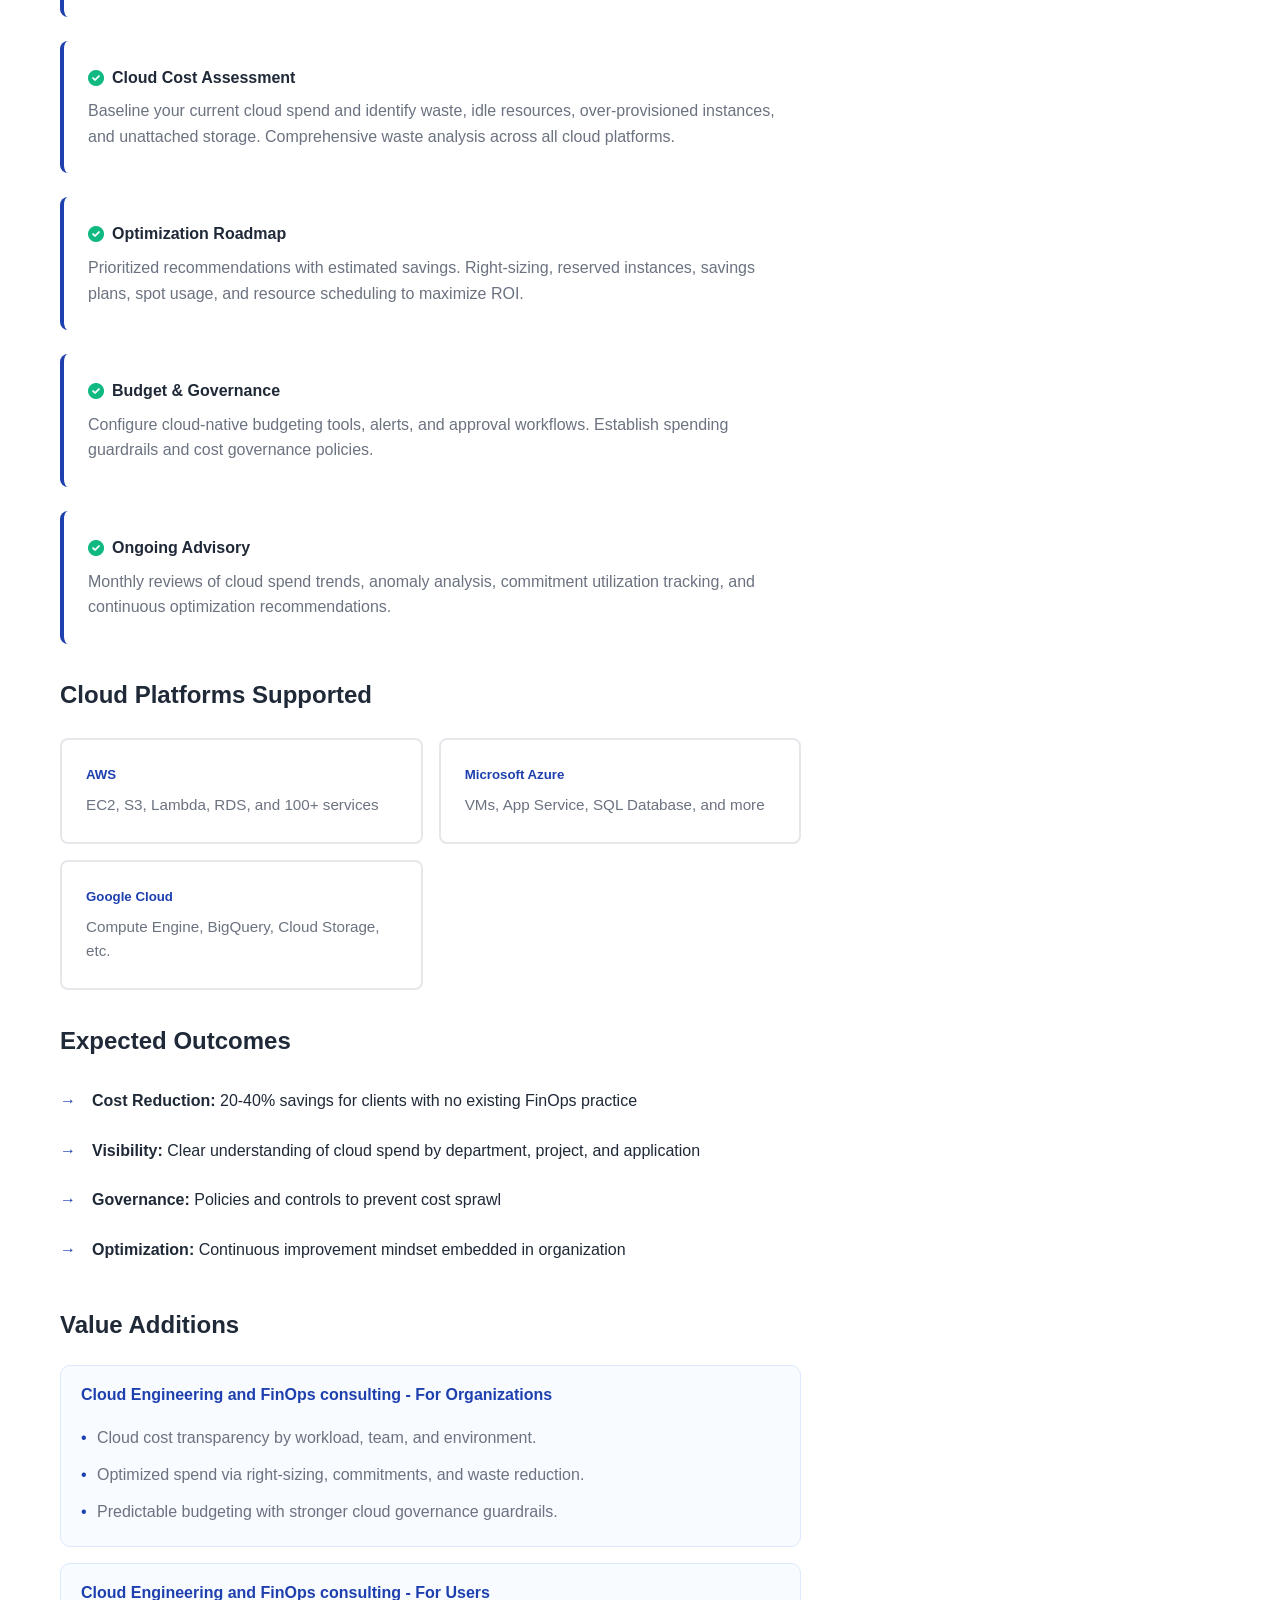
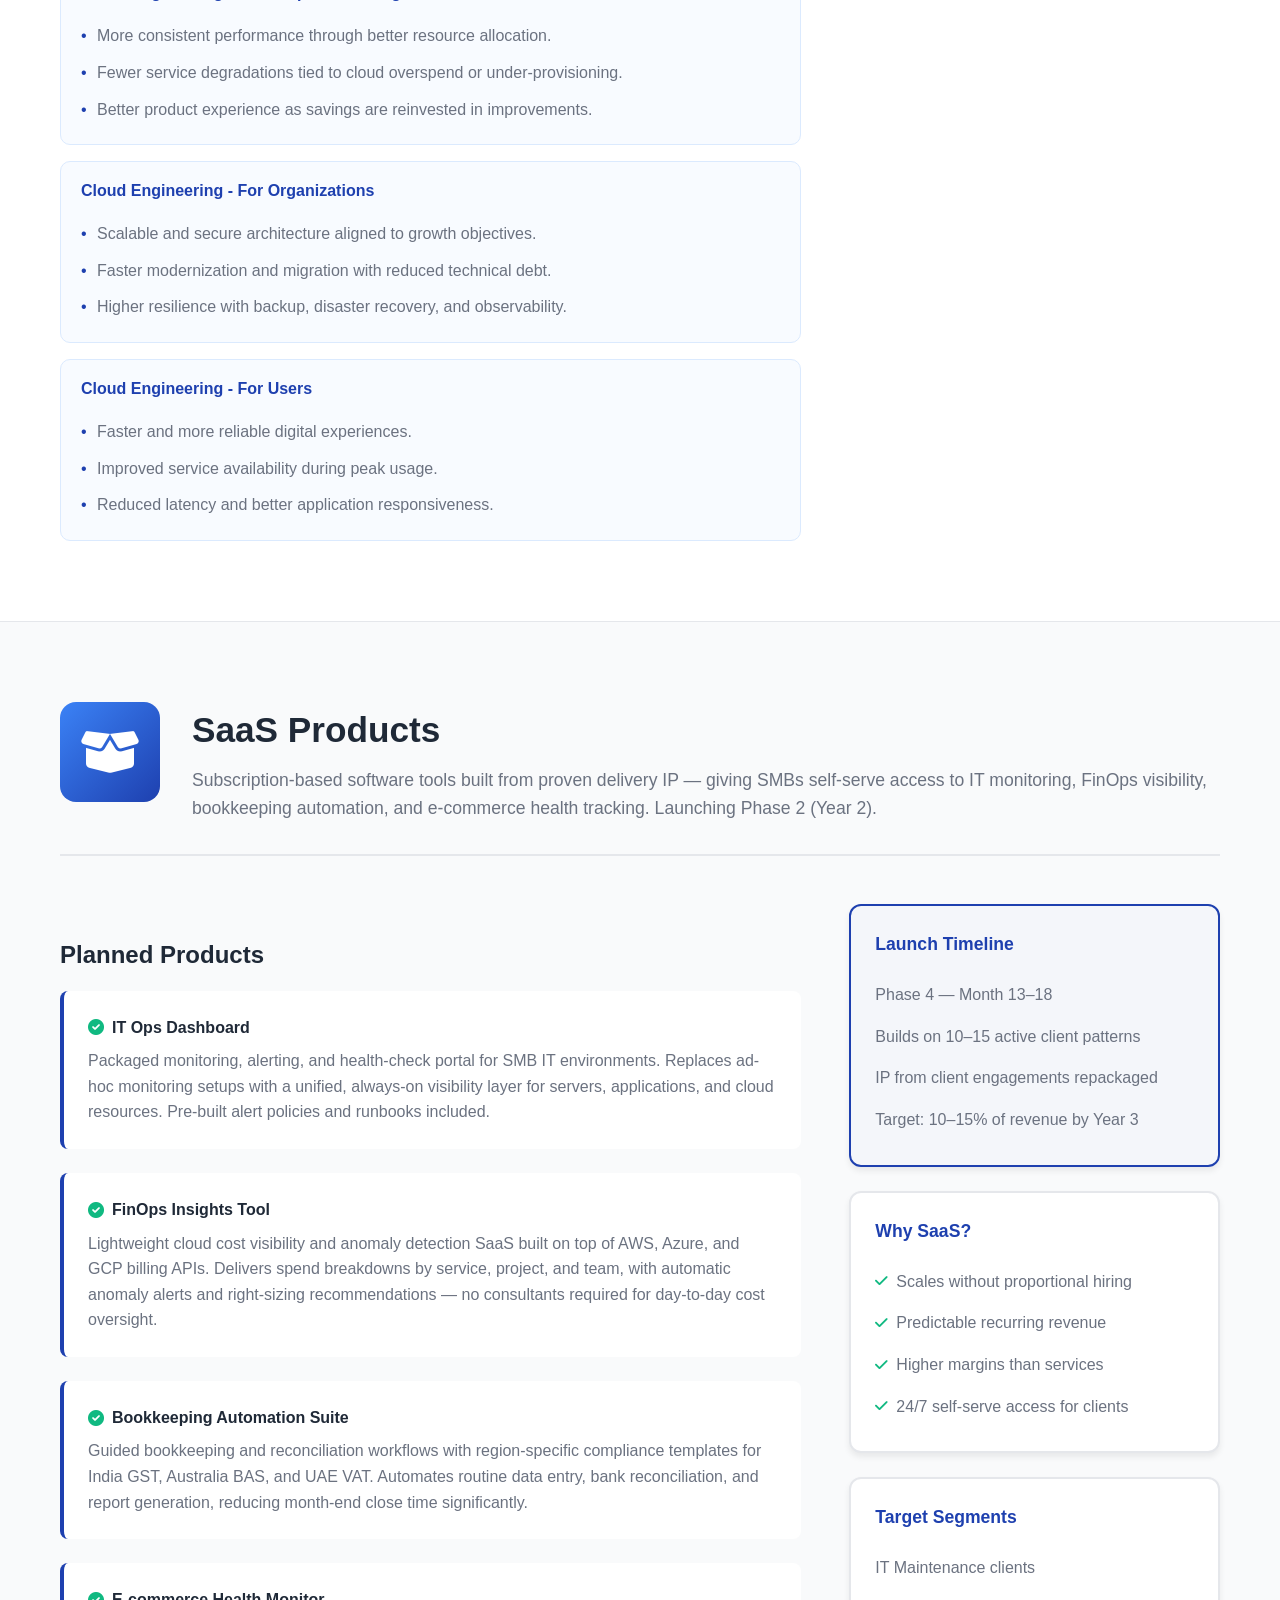
==== commit 6f3a5b6c: "Added value additions and combined Cloud consulting and Finops into one category" ====
--- a/services.html
+++ b/services.html
@@ -107,6 +107,26 @@
                         <li><strong>Post-Launch Support:</strong> Ongoing maintenance, bug fixes, enhancements (ongoing)</li>
                     </ul>
 
+                    <h3>Value Additions</h3>
+                    <div class="value-additions">
+                        <div class="value-card">
+                            <h4>For Organizations</h4>
+                            <ul class="value-list">
+                                <li>Stronger digital credibility and brand trust.</li>
+                                <li>Higher conversion potential with UX and mobile-first optimization.</li>
+                                <li>Improved lead capture and decision-making through analytics.</li>
+                            </ul>
+                        </div>
+                        <div class="value-card">
+                            <h4>For Users</h4>
+                            <ul class="value-list">
+                                <li>Intuitive navigation and easier access to information.</li>
+                                <li>Smoother mobile interactions with lower friction.</li>
+                                <li>More trustworthy first impressions across digital touchpoints.</li>
+                            </ul>
+                        </div>
+                    </div>
+
                 </div>
 
                 <div class="content-sidebar">
@@ -284,6 +304,26 @@
                         <li>Monthly retainer for ongoing bookkeeping and support</li>
                         <li>Per-project basis for customizations and integrations</li>
                     </ul>
+
+                    <h3>Value Additions</h3>
+                    <div class="value-additions">
+                        <div class="value-card">
+                            <h4>For Organizations</h4>
+                            <ul class="value-list">
+                                <li>Accurate books with clearer cash-flow visibility.</li>
+                                <li>Timely reporting for better business and investor decisions.</li>
+                                <li>Reduced compliance risk through disciplined reconciliation.</li>
+                            </ul>
+                        </div>
+                        <div class="value-card">
+                            <h4>For Users</h4>
+                            <ul class="value-list">
+                                <li>Faster invoicing and payment processing workflows.</li>
+                                <li>Clearer transaction history and fewer billing disputes.</li>
+                                <li>Higher confidence in financial accuracy and tax readiness.</li>
+                            </ul>
+                        </div>
+                    </div>
                 </div>
 
                 <div class="content-sidebar">
@@ -396,6 +436,26 @@
                         <li>Monthly retainer for ongoing maintenance and support</li>
                         <li>Per-project basis for advanced customizations and app development</li>
                     </ul>
+
+                    <h3>Value Additions</h3>
+                    <div class="value-additions">
+                        <div class="value-card">
+                            <h4>For Organizations</h4>
+                            <ul class="value-list">
+                                <li>Faster storefront launch and scale on preferred platforms.</li>
+                                <li>Improved revenue through checkout, catalog, and integration optimization.</li>
+                                <li>Platform flexibility that reduces vendor lock-in risk.</li>
+                            </ul>
+                        </div>
+                        <div class="value-card">
+                            <h4>For Users</h4>
+                            <ul class="value-list">
+                                <li>Smoother shopping journey from discovery to checkout.</li>
+                                <li>Better order tracking and post-purchase communication.</li>
+                                <li>Faster store performance and stronger purchase confidence.</li>
+                            </ul>
+                        </div>
+                    </div>
                 </div>
 
                 <div class="content-sidebar">
@@ -451,6 +511,10 @@
                         <div class="offering">
                             <h4><i class="fas fa-check-circle"></i> System Administration</h4>
                             <p>OS patching, security updates, backup management, user provisioning, and Active Directory/IAM management to keep your infrastructure secure and up-to-date.</p>
+                        </div>
+                        <div class="offering">
+                            <h4><i class="fas fa-check-circle"></i> Application Change Management</h4>
+                            <p>Structured intake, impact analysis, release planning, testing coordination, and controlled deployment of application changes with rollback plans and stakeholder communication.</p>
                         </div>
                         <div class="offering">
                             <h4><i class="fas fa-check-circle"></i> Database Administration</h4>
@@ -477,6 +541,26 @@
                         <li>Applications supported</li>
                         <li>SLA requirements</li>
                     </ul>
+
+                    <h3>Value Additions</h3>
+                    <div class="value-additions">
+                        <div class="value-card">
+                            <h4>For Organizations</h4>
+                            <ul class="value-list">
+                                <li>Improved uptime and business continuity through proactive support.</li>
+                                <li>Lower operational risk with patching, access controls, and hardening.</li>
+                                <li>Controlled, low-risk rollout of application changes with less rework.</li>
+                            </ul>
+                        </div>
+                        <div class="value-card">
+                            <h4>For Users</h4>
+                            <ul class="value-list">
+                                <li>Faster issue resolution and reduced downtime in daily tools.</li>
+                                <li>More stable systems and fewer disruptions during updates.</li>
+                                <li>Quicker access to enhancements that improve productivity.</li>
+                            </ul>
+                        </div>
+                    </div>
                 </div>
 
                 <div class="content-sidebar">
@@ -504,7 +588,7 @@
         </div>
     </section>
 
-    <!-- Cloud Engineering & FinOps Consulting -->
+    <!-- Cloud Engineering and FinOps consulting -->
     <section id="cloud-finops" class="service-detail">
         <div class="container">
             <div class="service-header">
@@ -512,7 +596,7 @@
                     <i class="fas fa-cloud"></i>
                 </div>
                 <div>
-                    <h2>Cloud Engineering & FinOps Consulting</h2>
+                    <h2>Cloud Engineering and FinOps consulting</h2>
                     <p class="service-description">Comprehensive cloud solutions from infrastructure design to cost optimization, ensuring scalable and cost-effective cloud operations.</p>
                 </div>
             </div>
@@ -578,6 +662,42 @@
                         <li><strong>Governance:</strong> Policies and controls to prevent cost sprawl</li>
                         <li><strong>Optimization:</strong> Continuous improvement mindset embedded in organization</li>
                     </ul>
+
+                    <h3>Value Additions</h3>
+                    <div class="value-additions stacked">
+                        <div class="value-card">
+                            <h4>Cloud Engineering and FinOps consulting - For Organizations</h4>
+                            <ul class="value-list">
+                                <li>Cloud cost transparency by workload, team, and environment.</li>
+                                <li>Optimized spend via right-sizing, commitments, and waste reduction.</li>
+                                <li>Predictable budgeting with stronger cloud governance guardrails.</li>
+                            </ul>
+                        </div>
+                        <div class="value-card">
+                            <h4>Cloud Engineering and FinOps consulting - For Users</h4>
+                            <ul class="value-list">
+                                <li>More consistent performance through better resource allocation.</li>
+                                <li>Fewer service degradations tied to cloud overspend or under-provisioning.</li>
+                                <li>Better product experience as savings are reinvested in improvements.</li>
+                            </ul>
+                        </div>
+                        <div class="value-card">
+                            <h4>Cloud Engineering - For Organizations</h4>
+                            <ul class="value-list">
+                                <li>Scalable and secure architecture aligned to growth objectives.</li>
+                                <li>Faster modernization and migration with reduced technical debt.</li>
+                                <li>Higher resilience with backup, disaster recovery, and observability.</li>
+                            </ul>
+                        </div>
+                        <div class="value-card">
+                            <h4>Cloud Engineering - For Users</h4>
+                            <ul class="value-list">
+                                <li>Faster and more reliable digital experiences.</li>
+                                <li>Improved service availability during peak usage.</li>
+                                <li>Reduced latency and better application responsiveness.</li>
+                            </ul>
+                        </div>
+                    </div>
                 </div>
 
                 <div class="content-sidebar">
@@ -687,7 +807,7 @@
                         <h4>Target Segments</h4>
                         <ul>
                             <li>IT Maintenance clients</li>
-                            <li>FinOps / Cloud clients</li>
+                            <li>Cloud Engineering and FinOps consulting clients</li>
                             <li>Accounting & Bookkeeping clients</li>
                             <li>E-commerce store operators</li>
                         </ul>
@@ -837,7 +957,7 @@
                     <h4>Services</h4>
                     <ul>
                         <li><a href="#managed-services">Managed Services</a></li>
-                        <li><a href="#cloud-finops">Cloud Engineering & FinOps</a></li>
+                        <li><a href="#cloud-finops">Cloud Engineering and FinOps consulting</a></li>
                         <li><a href="#web-development">Web Development</a></li>
                         <li><a href="#digital-marketing">Digital Marketing</a></li>
                         <li><a href="#accounting-bookkeeping">Accounting & Bookkeeping</a></li>
--- a/styles.css
+++ b/styles.css
@@ -985,6 +985,88 @@
     font-weight: bold;
 }
 
+.value-additions {
+    display: grid;
+    grid-template-columns: repeat(2, minmax(0, 1fr));
+    gap: 1rem;
+    margin: 1.25rem 0 0;
+}
+
+.value-additions.stacked {
+    grid-template-columns: 1fr;
+}
+
+.value-card {
+    background: #f8fbff;
+    border: 1px solid #dbeafe;
+    border-radius: 10px;
+    padding: 1rem 1.25rem;
+}
+
+.value-card h4 {
+    color: var(--primary-color);
+    margin-bottom: 0.75rem;
+    font-size: 1rem;
+}
+
+.value-list {
+    list-style: none;
+}
+
+.value-list li {
+    position: relative;
+    color: var(--gray);
+    padding: 0.35rem 0 0.35rem 1rem;
+}
+
+.value-list li:before {
+    content: "•";
+    color: var(--primary-color);
+    position: absolute;
+    left: 0;
+}
+
+.value-overview {
+    padding: 90px 0;
+    background: linear-gradient(180deg, #ffffff 0%, #f8fafc 100%);
+}
+
+.value-overview h2,
+.value-overview .section-subtitle {
+    text-align: center;
+}
+
+.value-overview-grid {
+    display: grid;
+    grid-template-columns: repeat(auto-fit, minmax(260px, 1fr));
+    gap: 1rem;
+    margin-top: 2rem;
+}
+
+.value-overview-card {
+    background: #ffffff;
+    border: 1px solid var(--border);
+    border-left: 4px solid var(--primary-color);
+    border-radius: 10px;
+    padding: 1.25rem;
+    box-shadow: var(--shadow-sm);
+}
+
+.value-overview-card h3 {
+    color: var(--dark);
+    font-size: 1.1rem;
+    margin-bottom: 0.75rem;
+}
+
+.value-overview-card p {
+    color: var(--gray);
+    margin-bottom: 0.5rem;
+}
+
+.value-overview-card p:last-child {
+    margin-bottom: 0;
+}
+
 .content-sidebar {
     display: flex;
     flex-direction: column;
@@ -1070,6 +1152,10 @@
         grid-template-columns: 1fr;
     }
 
+    .value-additions {
+        grid-template-columns: 1fr;
+    }
+
     .comparison-items {
         grid-template-columns: 1fr;
     }
